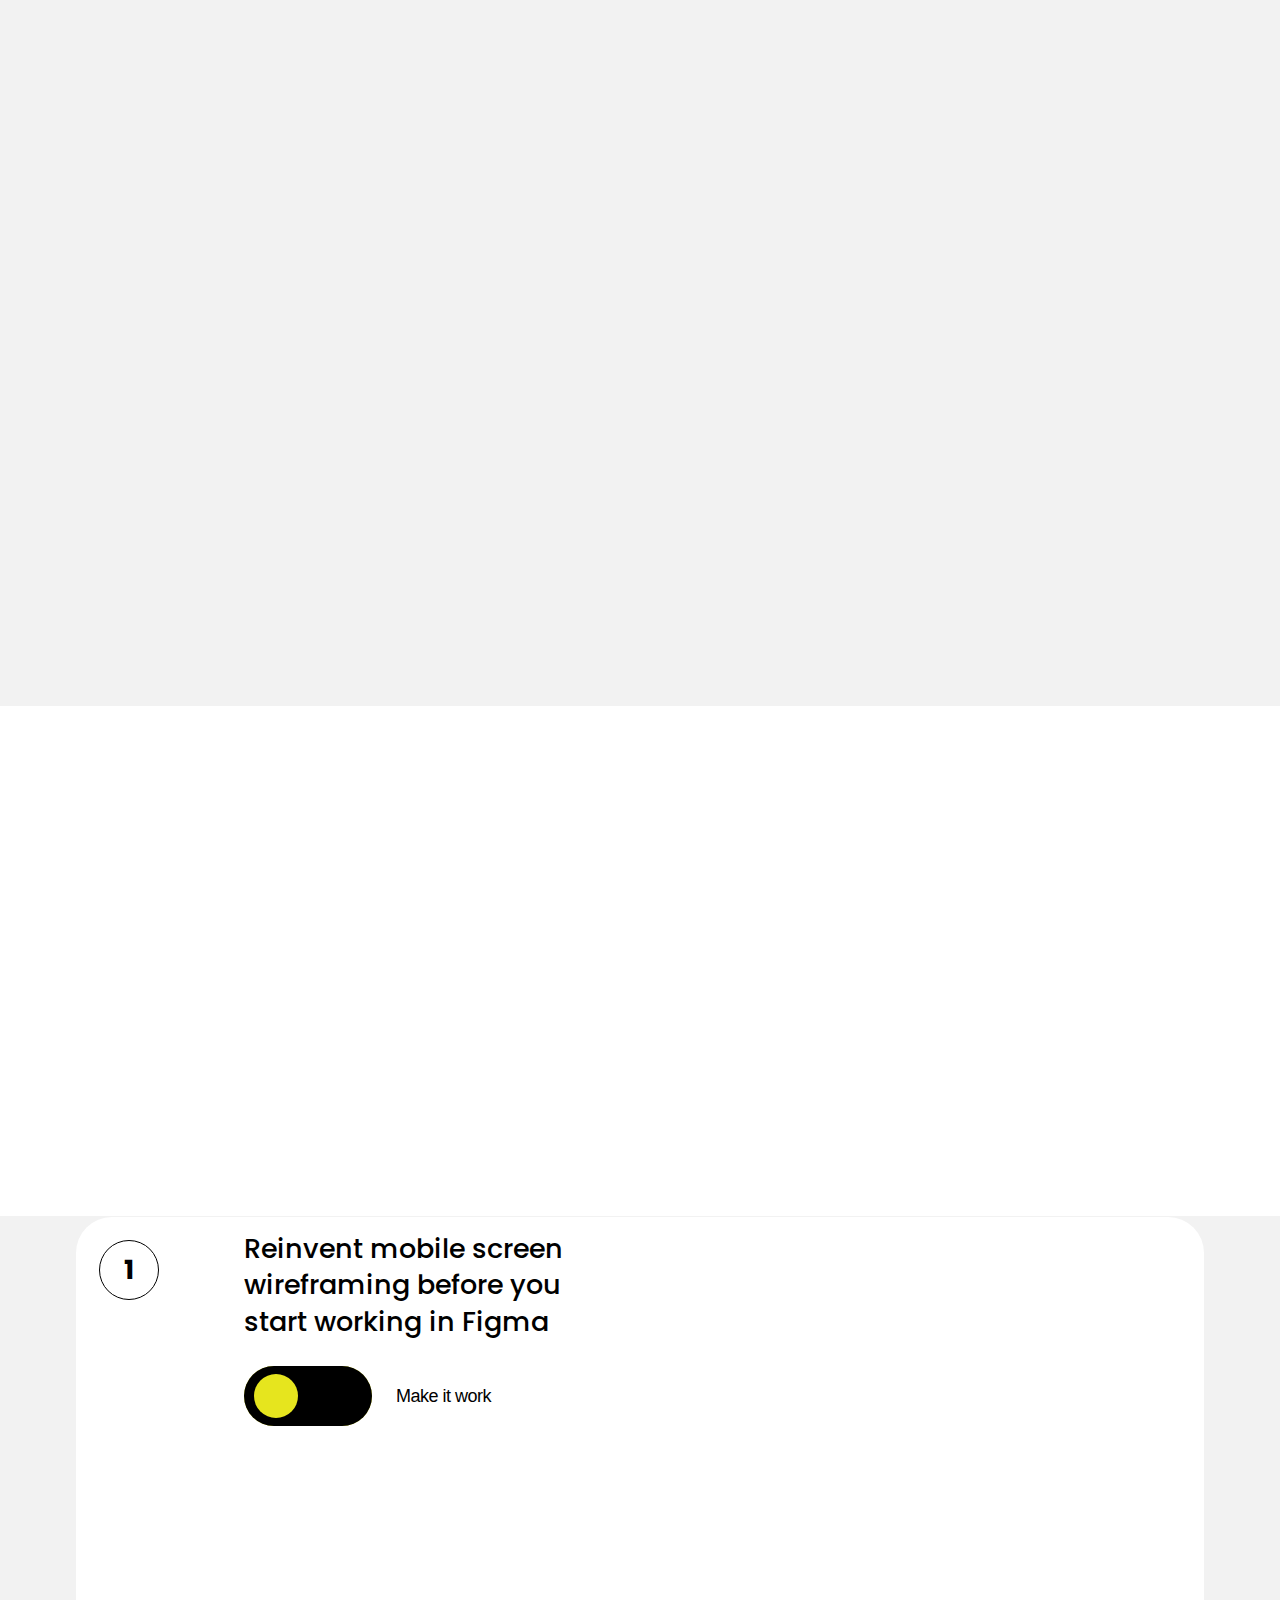
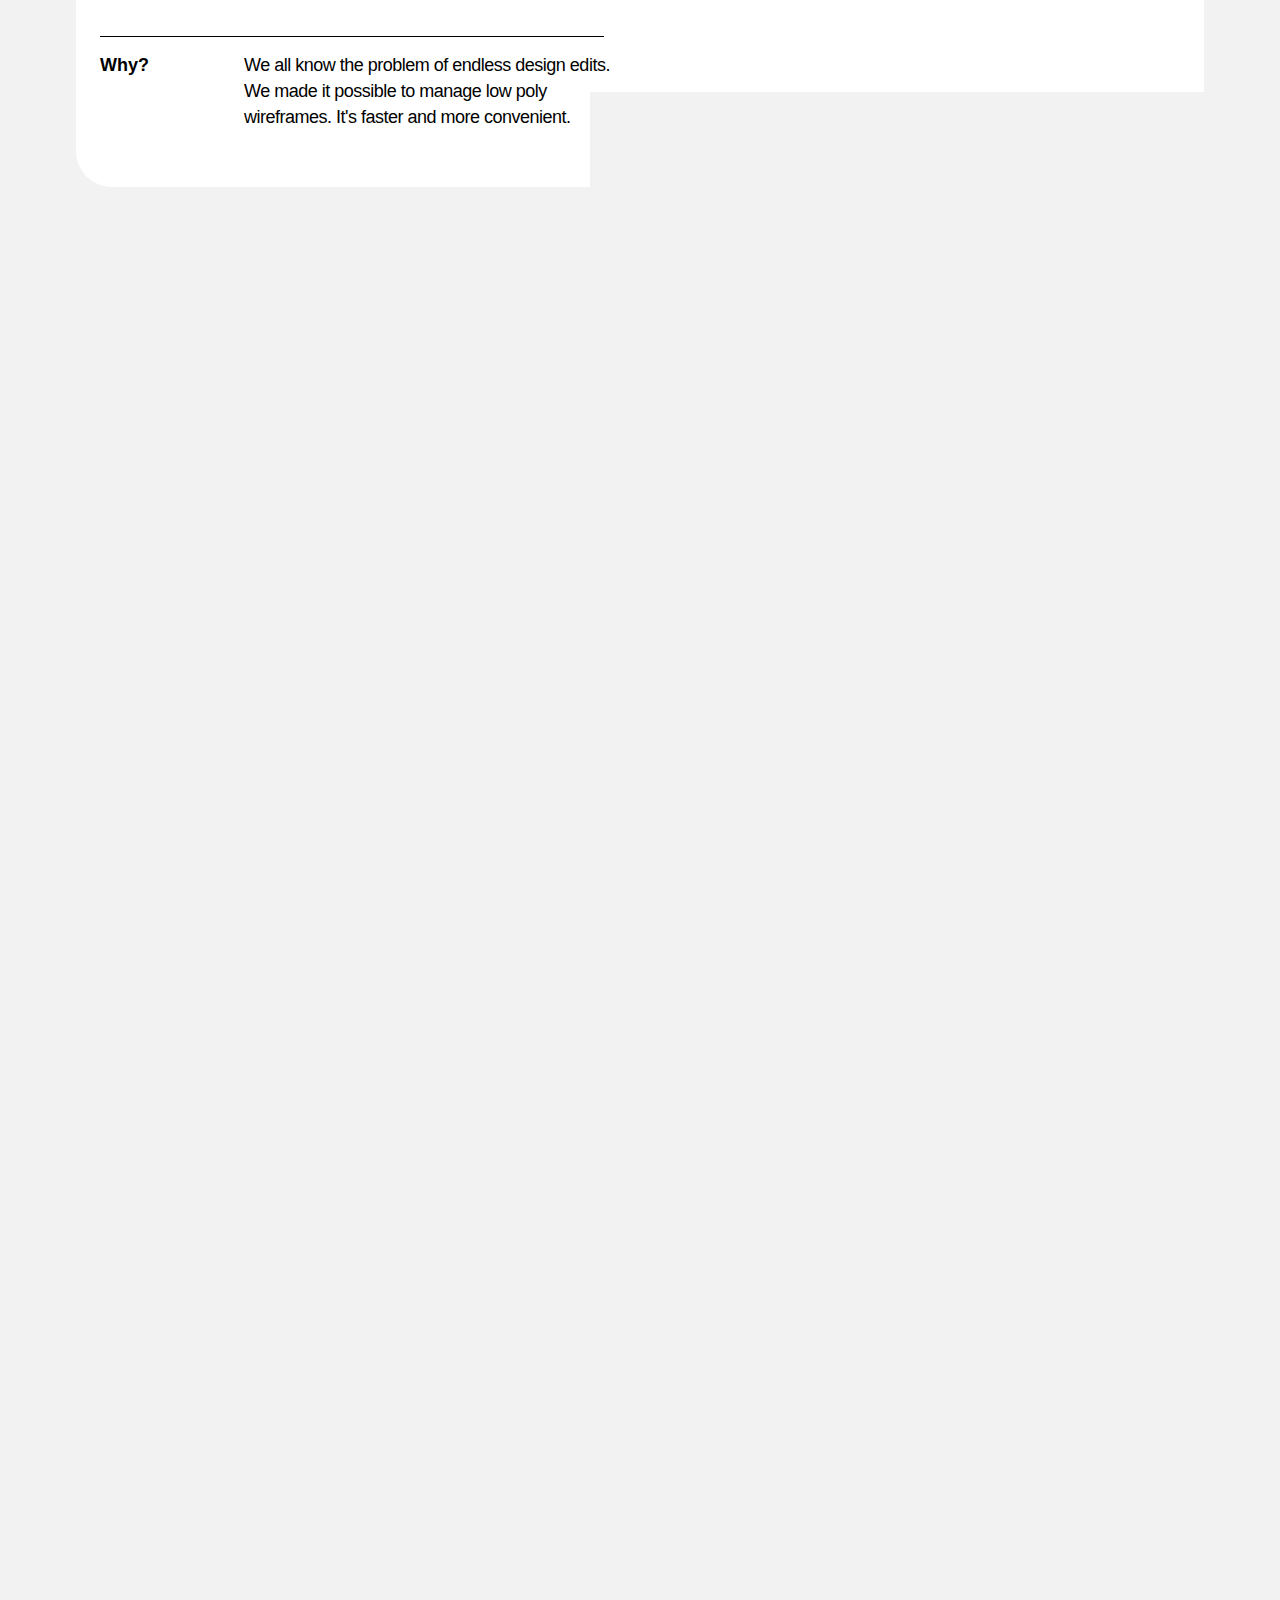
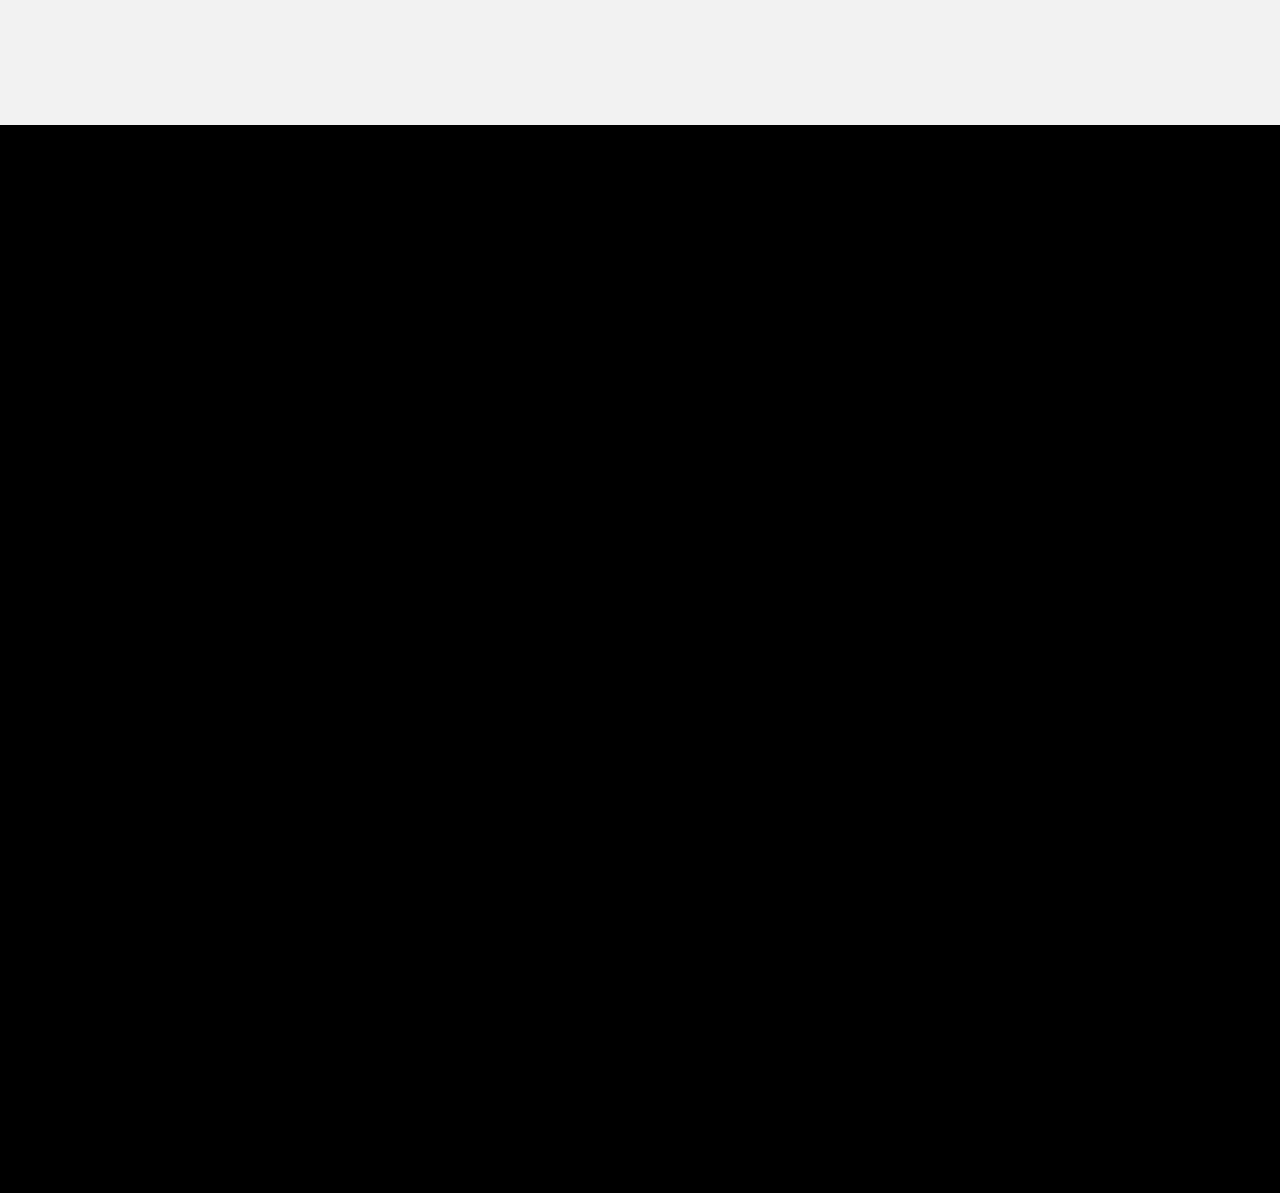
==== index.html @ 3d5a630f "testing" ====
<!DOCTYPE html>
<html lang="en">

<head>
    <meta charset="UTF-8">
    <meta http-equiv="X-UA-Compatible" content="IE=edge">
    <meta name="viewport" content="width=device-width, initial-scale=1.0">
    <title>Rotaract Club of CVS</title>
    <!--CSS Library-->
    <link rel="stylesheet" href="Assets/css/library/tilda-animation-1.0.min.css">
    <link rel="stylesheet" href="Assets/css/library/tilda-carousel-1.0.min.css">
    <link rel="stylesheet" href="Assets/css/library/tilda-forms-1.0.min.css">
    <link rel="stylesheet" href="Assets/css/library/tilda-grid-3.0.min.css">
    <link rel="stylesheet" href="Assets/css/library/tilda-slds-1.4.min.css">
    <link rel="stylesheet" href="Assets/css/library/tilda-zoom-2.0.min.css">
    <link rel="stylesheet" href="Assets/library/customd2db.css">
    <link rel="stylesheet" href="Assets/library/tilda-blocks-2.14d2db.css">
    <link rel="stylesheet" href="Assets/css/style.css">
    <link rel="stylesheet"
        href="https://fonts.googleapis.com/css2?family=Inter:wght@300;400;500;700&family=Poppins:wght@500;700&display=swap"
        type="text/css" />
</head>

<body>

    <body class="t-body" style="margin:0;">
        <!--allrecords-->
        <div id="allrecords" class="t-records" data-hook="blocks-collection-content-node"
            data-tilda-project-id="1670429" data-tilda-page-id="17114234"
            data-tilda-formskey="2ebc915aab5f4fe2fff6428eb08aeb12" data-tilda-lazy="yes">
            <div id="rec277977500" class="r t-rec" style=" " data-animationappear="off" data-record-type="396">
                <!-- T396 -->

                <div class='t396'>
                    <div class="t396__artboard" data-artboard-recid="277977500" data-artboard-height="682"
                        data-artboard-height-res-960="636" data-artboard-height-res-640="736"
                        data-artboard-height-res-480="374" data-artboard-height-res-320="475" data-artboard-height_vh=""
                        data-artboard-valign="top" data-artboard-ovrflw="visible">
                        <div class="t396__carrier" data-artboard-recid="277977500"></div>
                        <div class="t396__filter" data-artboard-recid="277977500"></div>
                        <div class='t396__elem tn-elem tn-elem__2779775001612595061916 t-animate'
                            data-elem-id='1612595061916' data-elem-type='image' data-field-top-value="24"
                            data-field-top-res-960-value="24" data-field-top-res-640-value="24"
                            data-field-top-res-480-value="12" data-field-top-res-320-value="14"
                            data-field-left-value="61" data-field-left-res-960-value="10"
                            data-field-left-res-640-value="39" data-field-left-res-320-value="28"
                            data-field-width-value="119" data-field-width-res-640-value="118"
                            data-field-width-res-320-value="92" data-field-axisy-value="top"
                            data-field-axisx-value="left" data-field-container-value="grid"
                            data-field-topunits-value="px" data-field-leftunits-value="px"
                            data-field-heightunits-value="" data-field-widthunits-value="px"
                            data-animate-style="fadeindown" data-animate-duration="1" data-animate-distance="10"
                            data-animate-mobile="y" data-field-filewidth-value="120" data-field-fileheight-value="32">
                            <a class='tn-atom' href="/"> <img class='tn-atom__img t-img'
                                    data-original='Assets/image/Logo_Primary_32.svg' imgfield='tn_img_1612595061916'>
                            </a>
                        </div>
                        <div class='t396__elem tn-elem tn-elem__2779775001612595861975 t-animate'
                            data-elem-id='1612595861975' data-elem-type='text' data-field-top-value="169"
                            data-field-top-res-960-value="177" data-field-top-res-640-value="-455"
                            data-field-top-res-480-value="98" data-field-top-res-320-value="143"
                            data-field-left-value="204" data-field-left-res-960-value="168"
                            data-field-left-res-640-value="40" data-field-left-res-480-value="40"
                            data-field-left-res-320-value="-439" data-field-width-value="792"
                            data-field-width-res-960-value="624" data-field-width-res-480-value="434"
                            data-field-width-res-320-value="304" data-field-axisy-value="top"
                            data-field-axisx-value="left" data-field-container-value="grid"
                            data-field-topunits-value="px" data-field-leftunits-value="px"
                            data-field-heightunits-value="" data-field-widthunits-value="px"
                            data-animate-style="fadeindown" data-animate-duration="1" data-animate-delay="0.1"
                            data-animate-distance="10" data-animate-mobile="y">
                            <div class='tn-atom' field='tn_text_1612595861975'>Tool that helps<br> design <br> create
                                a<br>product experience</div>
                        </div>
                        <div class='t396__elem tn-elem tn-elem__2779775001612595937261 t-animate'
                            data-elem-id='1612595937261' data-elem-type='text' data-field-top-value="171"
                            data-field-top-res-960-value="179" data-field-top-res-640-value="360"
                            data-field-top-res-480-value="99" data-field-top-res-320-value="50"
                            data-field-left-value="806" data-field-left-res-960-value="649"
                            data-field-left-res-640-value="-360" data-field-left-res-480-value="313"
                            data-field-left-res-320-value="360" data-field-width-value="190"
                            data-field-width-res-640-value="170" data-field-width-res-480-value="120"
                            data-field-axisy-value="top" data-field-axisx-value="left" data-field-container-value="grid"
                            data-field-topunits-value="px" data-field-leftunits-value="px"
                            data-field-heightunits-value="" data-field-widthunits-value="px"
                            data-animate-style="fadeindown" data-animate-duration="1" data-animate-delay="0.1"
                            data-animate-distance="10" data-animate-mobile="y">
                            <div class='tn-atom' field='tn_text_1612595937261'>teams</div>
                        </div>
                        <div class='t396__elem tn-elem tn-elem__2779775001612596018032 t-animate'
                            data-elem-id='1612596018032' data-elem-type='text' data-field-top-value="230"
                            data-field-top-res-960-value="229" data-field-top-res-640-value="-215"
                            data-field-top-res-480-value="126" data-field-top-res-320-value="90"
                            data-field-left-value="496" data-field-left-res-960-value="401"
                            data-field-left-res-640-value="160" data-field-left-res-480-value="170"
                            data-field-left-res-320-value="-420" data-field-width-value="600"
                            data-field-width-res-640-value="410" data-field-width-res-480-value="300"
                            data-field-axisy-value="top" data-field-axisx-value="left" data-field-container-value="grid"
                            data-field-topunits-value="px" data-field-leftunits-value="px"
                            data-field-heightunits-value="" data-field-widthunits-value="px"
                            data-animate-style="fadeindown" data-animate-duration="1" data-animate-delay="0.1"
                            data-animate-distance="10" data-animate-mobile="y">
                            <div class='tn-atom' field='tn_text_1612596018032'>mobile apps and</div>
                        </div>
                        <div class='t396__elem tn-elem tn-elem__2779775001612596189792 t-animate'
                            data-elem-id='1612596189792' data-elem-type='image' data-field-top-value="169"
                            data-field-top-res-960-value="177" data-field-top-res-640-value="204"
                            data-field-top-res-480-value="98" data-field-top-res-320-value="127"
                            data-field-left-value="641" data-field-left-res-960-value="516"
                            data-field-left-res-640-value="372" data-field-left-res-480-value="237"
                            data-field-left-res-320-value="27" data-field-width-value="144"
                            data-field-width-res-960-value="118" data-field-width-res-480-value="70"
                            data-field-axisy-value="top" data-field-axisx-value="left" data-field-container-value="grid"
                            data-field-topunits-value="px" data-field-leftunits-value="px"
                            data-field-heightunits-value="" data-field-widthunits-value="px"
                            data-animate-style="fadeindown" data-animate-duration="1" data-animate-delay="0.1"
                            data-animate-distance="5" data-animate-mobile="y" data-field-filewidth-value="1237"
                            data-field-fileheight-value="516">
                            <div class='tn-atom'> <img class='tn-atom__img t-img'
                                    data-original='Assets/image/avatars_1.png' imgfield='tn_img_1612596189792'> </div>
                        </div>
                        <div class='t396__elem tn-elem tn-elem__2779775001612596335839 t-animate'
                            data-elem-id='1612596335839' data-elem-type='image' data-field-top-value="231"
                            data-field-top-res-960-value="227" data-field-top-res-640-value="253"
                            data-field-top-res-480-value="127" data-field-top-res-320-value="160"
                            data-field-left-value="417" data-field-left-res-960-value="337"
                            data-field-left-res-640-value="348" data-field-left-res-480-value="134"
                            data-field-left-res-320-value="27" data-field-width-value="63"
                            data-field-width-res-960-value="52" data-field-width-res-480-value="31"
                            data-field-axisy-value="top" data-field-axisx-value="left" data-field-container-value="grid"
                            data-field-topunits-value="px" data-field-leftunits-value="px"
                            data-field-heightunits-value="" data-field-widthunits-value="px"
                            data-animate-style="fadeindown" data-animate-duration="1" data-animate-delay="0.1"
                            data-animate-distance="5" data-animate-mobile="y" data-field-filewidth-value="603"
                            data-field-fileheight-value="575">
                            <div class='tn-atom'> <img class='tn-atom__img t-img'
                                    data-original='Assets/image/chat_1.png' imgfield='tn_img_1612596335839'> </div>
                        </div>
                        <div class='t396__elem tn-elem tn-elem__2779775001612596402738 t-animate'
                            data-elem-id='1612596402738' data-elem-type='image' data-field-top-value="295"
                            data-field-top-res-960-value="276" data-field-top-res-640-value="301"
                            data-field-top-res-480-value="155" data-field-top-res-320-value="190"
                            data-field-left-value="455" data-field-left-res-960-value="370"
                            data-field-left-res-640-value="447" data-field-left-res-480-value="156"
                            data-field-left-res-320-value="142" data-field-width-value="60"
                            data-field-width-res-960-value="50" data-field-width-res-640-value="50"
                            data-field-width-res-480-value="30" data-field-axisy-value="top"
                            data-field-axisx-value="left" data-field-container-value="grid"
                            data-field-topunits-value="px" data-field-leftunits-value="px"
                            data-field-heightunits-value="" data-field-widthunits-value="px"
                            data-animate-style="fadeindown" data-animate-duration="1" data-animate-delay="0.1"
                            data-animate-distance="5" data-animate-mobile="y" data-field-filewidth-value="807"
                            data-field-fileheight-value="807">
                            <div class='tn-atom'> <img class='tn-atom__img t-img'
                                    data-original='Assets/image/Cursor_2.png' imgfield='tn_img_1612596402738'> </div>
                        </div>
                        <div class='t396__elem tn-elem tn-elem__2779775001612596411971 t-animate'
                            data-elem-id='1612596411971' data-elem-type='image' data-field-top-value="351"
                            data-field-top-res-960-value="327" data-field-top-res-640-value="397"
                            data-field-top-res-480-value="184" data-field-top-res-320-value="252"
                            data-field-left-value="780" data-field-left-res-960-value="633"
                            data-field-left-res-640-value="291" data-field-left-res-480-value="304"
                            data-field-left-res-320-value="179" data-field-width-value="154"
                            data-field-width-res-960-value="123" data-field-width-res-480-value="73"
                            data-field-axisy-value="top" data-field-axisx-value="left" data-field-container-value="grid"
                            data-field-topunits-value="px" data-field-leftunits-value="px"
                            data-field-heightunits-value="" data-field-widthunits-value="px"
                            data-animate-style="fadeindown" data-animate-duration="1" data-animate-delay="0.1"
                            data-animate-distance="5" data-animate-mobile="y" data-field-filewidth-value="1322"
                            data-field-fileheight-value="430">
                            <div class='tn-atom'> <img class='tn-atom__img t-img'
                                    data-original='Assets/image/Group_203_1.png' imgfield='tn_img_1612596411971'> </div>
                        </div>
                        <div class='t396__elem tn-elem zero_form tn-elem__2779775001612596508477 t-animate'
                            data-elem-id='1612596508477' data-elem-type='form' data-field-top-value="477"
                            data-field-top-res-960-value="429" data-field-top-res-640-value="494"
                            data-field-top-res-480-value="251" data-field-top-res-320-value="307"
                            data-field-left-value="227" data-field-left-res-960-value="187"
                            data-field-left-res-640-value="57" data-field-left-res-480-value="50"
                            data-field-left-res-320-value="28" data-field-width-value="470"
                            data-field-width-res-960-value="360" data-field-width-res-640-value="530"
                            data-field-width-res-480-value="380" data-field-width-res-320-value="264"
                            data-field-axisy-value="top" data-field-axisx-value="left" data-field-container-value="grid"
                            data-field-topunits-value="px" data-field-leftunits-value="px"
                            data-field-heightunits-value="" data-field-widthunits-value="px"
                            data-animate-style="fadeindown" data-animate-duration="1" data-animate-delay="0.3"
                            data-animate-distance="10" data-animate-mobile="y" data-field-inputpos-value="h"
                            data-field-inputpos-res-320-value="v" data-field-inputfontfamily-value="Inter"
                            data-field-inputfontsize-value="18" data-field-inputfontsize-res-960-value="15"
                            data-field-inputfontsize-res-320-value="13" data-field-inputfontweight-value="400"
                            data-field-inputcolor-value="#000000" data-field-inputbgcolor-value="#ffffff"
                            data-field-inputbordercolor-value="#ffffff" data-field-inputbordersize-value="1"
                            data-field-inputradius-value="48" data-field-inputheight-value="60"
                            data-field-inputheight-res-960-value="48" data-field-inputheight-res-480-value="44"
                            data-field-inputmargbottom-value="20" data-field-inputmargbottom-res-320-value="8"
                            data-field-inputmargright-value="5" data-field-inputtitlefontsize-value="16"
                            data-field-inputtitlefontweight-value="400" data-field-inputtitlecolor-value="#ffffff"
                            data-field-inputtitlemargbottom-value="5" data-field-inputelsfontweight-value="400"
                            data-field-inputelsfontsize-value="18" data-field-buttontitle-value="Get early access"
                            data-field-buttoncolor-value="#000000" data-field-buttonbgcolor-value="#e6e51e"
                            data-field-buttonradius-value="46" data-field-buttonradius-res-640-value="52"
                            data-field-buttonwidth-value="240" data-field-buttonwidth-res-960-value="180"
                            data-field-buttonwidth-res-640-value="268" data-field-buttonwidth-res-480-value="192"
                            data-field-buttonwidth-res-320-value="264" data-field-buttonheight-value="60"
                            data-field-buttonheight-res-960-value="52" data-field-buttonheight-res-480-value="44"
                            data-field-buttonfontfamily-value="Inter" data-field-buttonfontsize-value="18"
                            data-field-buttonfontsize-res-960-value="15" data-field-buttonfontsize-res-480-value="13"
                            data-field-buttonfontweight-value="400"
                            data-field-formmsgsuccess-value="Thanks! Check your e-mail."
                            data-field-formerrreq-value="Please fill in all fields"
                            data-field-formerremail-value="Please fill in your correct e-mail"
                            data-field-receivers-value="09dfd6e3ae7bd8bde575bd8af2d0cac9,2c2de8de5e58dd8d55ca01572b4c7cd8">
                            <div class="tn-atom tn-atom__form">
                                <form id="form277977500" name="form277977500" role="form" action="" method="POST"
                                    data-formactiontype="2" data-inputbox=".t-input-group"
                                    class="t-form js-form-proccess t-form_inputs-total_1  tn-form_horiz"
                                    data-success-callback="t396_onSuccess" data-success-popup="y" data-error-popup="y">
                                    <input type="hidden" name="formservices[]" value="09dfd6e3ae7bd8bde575bd8af2d0cac9"
                                        class="js-formaction-services"><input type="hidden" name="formservices[]"
                                        value="2c2de8de5e58dd8d55ca01572b4c7cd8" class="js-formaction-services">
                                    <div class="js-successbox t-form__successbox t-text t-text_sm"
                                        style="display:none;">Thanks! Check your e-mail.</div>
                                    <div class="t-form__inputsbox">
                                        <div class="t-input-group t-input-group_em" data-input-lid="1531306243545"
                                            style="margin-bottom:20px;padding-right:5px;">
                                            <div class="t-input-block"><input type="text" name="email"
                                                    class="t-input js-tilda-rule " value="" placeholder="Your e-mail"
                                                    data-tilda-req="1" data-tilda-rule="email"
                                                    style="color:#000000; border:1px solid #ffffff; background-color:#ffffff; border-radius:48px; -moz-border-radius:48px; -webkit-border-radius:48px;font-size:18px;font-weight:400;height:60px;">
                                                <div class="t-input-error"></div>
                                            </div>
                                        </div>
                                        <div class="t-form__errorbox-middle">
                                            <div class="js-errorbox-all t-form__errorbox-wrapper" style="display:none;">
                                                <div class="t-form__errorbox-text t-text t-text_xs">
                                                    <p class="t-form__errorbox-item js-rule-error js-rule-error-all">
                                                    </p>
                                                    <p class="t-form__errorbox-item js-rule-error js-rule-error-req">
                                                        Please fill in all fields</p>
                                                    <p class="t-form__errorbox-item js-rule-error js-rule-error-email">
                                                        Please fill in your correct e-mail</p>
                                                    <p class="t-form__errorbox-item js-rule-error js-rule-error-name">
                                                    </p>
                                                    <p class="t-form__errorbox-item js-rule-error js-rule-error-phone">
                                                    </p>
                                                    <p class="t-form__errorbox-item js-rule-error js-rule-error-string">
                                                    </p>
                                                </div>
                                                <div class="tn-form__errorbox-close js-errorbox-close">
                                                    <div
                                                        class="tn-form__errorbox-close-line tn-form__errorbox-close-line-left">
                                                    </div>
                                                    <div
                                                        class="tn-form__errorbox-close-line tn-form__errorbox-close-line-right">
                                                    </div>
                                                </div>
                                            </div>
                                            <style>
                                                .tn-atom .t-input-error {
                                                    position: absolute;
                                                    color: red;
                                                    background-color: #fff;
                                                    padding: 8px 10px;
                                                    border-radius: 2px;
                                                    z-index: 1;
                                                    margin-top: 5px;
                                                    left: 0px;
                                                    box-shadow: 0px 1px 20px 0px rgba(0, 0, 0, 0.2);
                                                }

                                                .tn-atom .t-input-error:after {
                                                    content: '';
                                                    position: absolute;
                                                    width: 0;
                                                    height: 0;
                                                    border: solid transparent;
                                                    border-width: 6px;
                                                    top: -12px;
                                                    left: 15%;
                                                    border-bottom-color: #fff;
                                                }

                                                .tn-form__errorbox-close {
                                                    height: 14px;
                                                    position: absolute;
                                                    right: 8px;
                                                    top: 8px;
                                                    width: 14px;
                                                    cursor: pointer;
                                                }

                                                .tn-form__errorbox-close-line {
                                                    background: #fff none repeat scroll 0 0;
                                                    height: 1px;
                                                    left: 0;
                                                    margin-top: -1px;
                                                    position: absolute;
                                                    top: 50%;
                                                    width: 100%;
                                                }

                                                .tn-form__errorbox-close-line-left {
                                                    transform: rotate(45deg);
                                                }

                                                .tn-form__errorbox-close-line-right {
                                                    transform: rotate(-45deg);
                                                }

                                                .tn-atom .t-form__errorbox-wrapper,
                                                .tn-form__errorbox-popup {
                                                    position: fixed;
                                                    bottom: 20px;
                                                    right: 20px;
                                                    z-index: 10000;
                                                    max-width: 400px;
                                                    min-width: 260px;
                                                    width: auto;
                                                    box-shadow: 0 0 3px 1px rgba(0, 0, 0, 0.2);
                                                    border-radius: 3px;
                                                    text-align: left;
                                                    font-family: Arial, sans-serf;
                                                    background: #F95D51;
                                                    padding: 10px;
                                                }

                                                .tn-atom .js-error-control-box .t-radio__wrapper,
                                                .tn-atom .js-error-control-box .t-checkbox__control {
                                                    padding: 3px;
                                                    margin-top: -3px;
                                                }

                                                @media screen and (max-width: 480px) {

                                                    .tn-atom .t-form__errorbox-wrapper,
                                                    .tn-form__errorbox-popup {
                                                        max-width: 280px;
                                                    }
                                                }
                                            </style>
                                            <script>$(".tn-atom .js-errorbox-close").click(function () { $(this).parent().css("display", "none"); });</script>
                                        </div>
                                        <div class="tn-form__submit" style=""><button type="submit" class="t-submit"
                                                style="color:#000000;background-color:#e6e51e;border-radius:46px;font-family:Inter;font-weight:400;font-size:18px;width:240px;height:60px;padding:0 15px;display:block;">Get
                                                early access</button></div>
                                    </div>
                                    <div class="t-form__errorbox-bottom">
                                        <div class="js-errorbox-all t-form__errorbox-wrapper" style="display:none;">
                                            <div class="t-form__errorbox-text t-text t-text_xs">
                                                <p class="t-form__errorbox-item js-rule-error js-rule-error-all"></p>
                                                <p class="t-form__errorbox-item js-rule-error js-rule-error-req">Please
                                                    fill in all fields</p>
                                                <p class="t-form__errorbox-item js-rule-error js-rule-error-email">
                                                    Please fill in your correct e-mail</p>
                                                <p class="t-form__errorbox-item js-rule-error js-rule-error-name"></p>
                                                <p class="t-form__errorbox-item js-rule-error js-rule-error-phone"></p>
                                                <p class="t-form__errorbox-item js-rule-error js-rule-error-string"></p>
                                            </div>
                                            <div class="tn-form__errorbox-close js-errorbox-close">
                                                <div
                                                    class="tn-form__errorbox-close-line tn-form__errorbox-close-line-left">
                                                </div>
                                                <div
                                                    class="tn-form__errorbox-close-line tn-form__errorbox-close-line-right">
                                                </div>
                                            </div>
                                        </div>
                                        <style>
                                            .tn-atom .t-input-error {
                                                position: absolute;
                                                color: red;
                                                background-color: #fff;
                                                padding: 8px 10px;
                                                border-radius: 2px;
                                                z-index: 1;
                                                margin-top: 5px;
                                                left: 0px;
                                                box-shadow: 0px 1px 20px 0px rgba(0, 0, 0, 0.2);
                                            }

                                            .tn-atom .t-input-error:after {
                                                content: '';
                                                position: absolute;
                                                width: 0;
                                                height: 0;
                                                border: solid transparent;
                                                border-width: 6px;
                                                top: -12px;
                                                left: 15%;
                                                border-bottom-color: #fff;
                                            }

                                            .tn-form__errorbox-close {
                                                height: 14px;
                                                position: absolute;
                                                right: 8px;
                                                top: 8px;
                                                width: 14px;
                                                cursor: pointer;
                                            }

                                            .tn-form__errorbox-close-line {
                                                background: #fff none repeat scroll 0 0;
                                                height: 1px;
                                                left: 0;
                                                margin-top: -1px;
                                                position: absolute;
                                                top: 50%;
                                                width: 100%;
                                            }

                                            .tn-form__errorbox-close-line-left {
                                                transform: rotate(45deg);
                                            }

                                            .tn-form__errorbox-close-line-right {
                                                transform: rotate(-45deg);
                                            }

                                            .tn-atom .t-form__errorbox-wrapper,
                                            .tn-form__errorbox-popup {
                                                position: fixed;
                                                bottom: 20px;
                                                right: 20px;
                                                z-index: 10000;
                                                max-width: 400px;
                                                min-width: 260px;
                                                width: auto;
                                                box-shadow: 0 0 3px 1px rgba(0, 0, 0, 0.2);
                                                border-radius: 3px;
                                                text-align: left;
                                                font-family: Arial, sans-serf;
                                                background: #F95D51;
                                                padding: 10px;
                                            }

                                            .tn-atom .js-error-control-box .t-radio__wrapper,
                                            .tn-atom .js-error-control-box .t-checkbox__control {
                                                padding: 3px;
                                                margin-top: -3px;
                                            }

                                            @media screen and (max-width: 480px) {

                                                .tn-atom .t-form__errorbox-wrapper,
                                                .tn-form__errorbox-popup {
                                                    max-width: 280px;
                                                }
                                            }
                                        </style>
                                        <script>$(".tn-atom .js-errorbox-close").click(function () { $(this).parent().css("display", "none"); });</script>
                                    </div>
                                    <div style="position: absolute; left: -5000px; bottom:0;"><input type="text"
                                            name="form-spec-comments" value="Its good" class="js-form-spec-comments"
                                            tabindex="-1"></div>
                                </form>
                                <style>
                                    #rec277977500 .tn-elem[data-elem-id="1612596508477"] input::-webkit-input-placeholder {
                                        color: #000000;
                                        opacity: 0.5;
                                    }

                                    #rec277977500 .tn-elem[data-elem-id="1612596508477"] input::-moz-placeholder {
                                        color: #000000;
                                        opacity: 0.5;
                                    }

                                    #rec277977500 .tn-elem[data-elem-id="1612596508477"] input:-moz-placeholder {
                                        color: #000000;
                                        opacity: 0.5;
                                    }

                                    #rec277977500 .tn-elem[data-elem-id="1612596508477"] input:-ms-input-placeholder {
                                        color: #000000;
                                        opacity: 0.5;
                                    }

                                    #rec277977500 .tn-elem[data-elem-id="1612596508477"] textarea::-webkit-input-placeholder {
                                        color: #000000;
                                        opacity: 0.5;
                                    }

                                    #rec277977500 .tn-elem[data-elem-id="1612596508477"] textarea::-moz-placeholder {
                                        color: #000000;
                                        opacity: 0.5;
                                    }

                                    #rec277977500 .tn-elem[data-elem-id="1612596508477"] textarea:-moz-placeholder {
                                        color: #000000;
                                        opacity: 0.5;
                                    }

                                    #rec277977500 .tn-elem[data-elem-id="1612596508477"] textarea:-ms-input-placeholder {
                                        color: #000000;
                                        opacity: 0.5;
                                    }
                                </style>
                                <style>
                                    .tn-form_horiz .t-section__topwrapper {
                                        margin-bottom: 75px;
                                    }

                                    .tn-form_horiz .t-section__title {
                                        margin-bottom: 30px;
                                    }

                                    .tn-form_horiz .t-section__descr {
                                        max-width: 560px;
                                    }

                                    .tn-form_horiz.t-form_inputs-total_5 .t-input-group {
                                        width: 20%;
                                    }

                                    .tn-form_horiz.t-form_inputs-total_4 .t-input-group {
                                        width: 25%;
                                    }

                                    .tn-form_horiz.t-form_inputs-total_3 .t-input-group {
                                        width: 33.33%;
                                    }

                                    .tn-form_horiz.t-form_inputs-total_2 .t-input-group {
                                        width: 50%;
                                    }

                                    .tn-form_horiz.t-form_inputs-total_1 .t-input-group {
                                        width: 100%;
                                    }

                                    .tn-form_horiz .t-form__inputsbox {
                                        display: table;
                                        -webkit-transition: max-height 0.3s cubic-bezier(0.19, 1, 0.22, 1), opacity 0.3s linear;
                                        transition: max-height 0.3s cubic-bezier(0.19, 1, 0.22, 1), opacity 0.3s linear;
                                        max-height: 5000px;
                                    }

                                    .tn-form_horiz__inputsbox_hidden.t-form__inputsbox {
                                        display: block;
                                        overflow: hidden;
                                        max-height: 0px;
                                        opacity: 0;
                                    }

                                    .tn-form_horiz .t-input-group {
                                        display: table-cell;
                                        vertical-align: bottom;
                                    }

                                    .tn-form_horiz .t-input-block {
                                        height: 100%;
                                        width: 100%;
                                        box-sizing: border-box;
                                    }

                                    .tn-form_horiz .t-input-title {
                                        padding-bottom: 5px;
                                    }

                                    .tn-form_horiz .t-input-subtitle {
                                        margin-top: -5px;
                                        padding-bottom: 10px;
                                    }

                                    .tn-form_horiz .t-form__submit,
                                    .tn-form_horiz .tn-form__submit {
                                        display: table-cell;
                                        vertical-align: bottom;
                                        height: 100%;
                                    }

                                    .tn-form_horiz .t-datepicker {
                                        width: 100%;
                                    }

                                    .tn-form_horiz .t-form_bbonly .t-input-title {
                                        padding-bottom: 0;
                                        margin-bottom: 0;
                                    }

                                    .tn-form_horiz .t-form_bbonly .t-input-subtitle {
                                        padding-bottom: 0;
                                        padding-top: 5px;
                                    }

                                    .tn-form_horiz .t-input-error {
                                        display: none !important;
                                    }
                                </style>
                                <style>
                                    .tn-atom .t-input-block {
                                        position: relative;
                                    }
                                </style>
                            </div>
                            <div data-nosnippet="true" class="tn-atom__inputs-wrapp" style="display:none;"><textarea
                                    class="tn-atom__inputs-textarea">{"0":{"lid":"1531306243545","ls":"10","loff":"","li_type":"em","li_name":"email","li_ph":"Your e-mail","li_req":"y","li_nm":"email"}}</textarea>
                            </div>
                            <script>
                                $(document).ready(function () {
                                    jQuery.cachedScript = function (url) {
                                        var options = {
                                            dataType: "script",
                                            cache: true,
                                            url: url
                                        };
                                        return jQuery.ajax(options);
                                    };
                                    $.cachedScript("Assets/js/ tilda-zero-forms-1.0.min.js").done(function (script, textStatus) {
                                        if (textStatus == 'success') {
                                            setTimeout(function () {
                                                var recid = '277977500';
                                                var elemid = '1612596508477';
                                                t_zeroForms__init(recid, elemid);
                                            }, 500);
                                        } else {
                                            console.log('Error init form in zeroblock. Err:' + textStatus);
                                        }
                                    });
                                });
                            </script>
                        </div>
                        <div class='t396__elem tn-elem tn-elem__2779775001612596766102 t-animate'
                            data-elem-id='1612596766102' data-elem-type='button' data-field-top-value="480"
                            data-field-top-res-960-value="428" data-field-top-res-640-value="495"
                            data-field-left-value="734" data-field-left-res-960-value="560"
                            data-field-left-res-640-value="660" data-field-height-value="55"
                            data-field-width-value="200" data-field-axisy-value="top" data-field-axisx-value="left"
                            data-field-container-value="grid" data-field-topunits-value="px"
                            data-field-leftunits-value="px" data-field-heightunits-value=""
                            data-field-widthunits-value="" data-animate-style="fadeindown" data-animate-duration="1"
                            data-animate-delay="0.3" data-animate-distance="10"> <a class='tn-atom' href="#features">5
                                powerful features</a> </div>
                        <div class='t396__elem tn-elem tn-elem__2779775001612699647431 t-animate'
                            data-elem-id='1612699647431' data-elem-type='shape' data-field-top-value="465"
                            data-field-top-res-960-value="417" data-field-top-res-640-value="482"
                            data-field-top-res-480-value="243" data-field-top-res-320-value="295"
                            data-field-left-value="204" data-field-left-res-960-value="172"
                            data-field-left-res-640-value="40" data-field-left-res-480-value="40"
                            data-field-left-res-320-value="-367" data-field-height-value="84"
                            data-field-height-res-960-value="76" data-field-height-res-640-value="76"
                            data-field-height-res-480-value="60" data-field-height-res-320-value="44"
                            data-field-width-value="504" data-field-width-res-960-value="392"
                            data-field-width-res-640-value="560" data-field-width-res-480-value="400"
                            data-field-width-res-320-value="264" data-field-axisy-value="top"
                            data-field-axisx-value="left" data-field-container-value="grid"
                            data-field-topunits-value="px" data-field-leftunits-value="px"
                            data-field-heightunits-value="px" data-field-widthunits-value="px"
                            data-animate-style="fadeindown" data-animate-duration="1" data-animate-delay="0.2"
                            data-animate-distance="10" data-animate-mobile="y">
                            <div class='tn-atom'> </div>
                        </div>
                        <div class='t396__elem tn-elem tn-elem__2779775001612705633640 t-animate'
                            data-elem-id='1612705633640' data-elem-type='text' data-field-top-value="-305"
                            data-field-top-res-960-value="-335" data-field-top-res-640-value="-390"
                            data-field-top-res-480-value="-365" data-field-top-res-320-value="98"
                            data-field-left-value="320" data-field-left-res-960-value="200"
                            data-field-left-res-640-value="70" data-field-left-res-480-value="0"
                            data-field-left-res-320-value="28" data-field-width-value="792"
                            data-field-width-res-960-value="624" data-field-width-res-480-value="464"
                            data-field-width-res-320-value="264" data-field-axisy-value="top"
                            data-field-axisx-value="left" data-field-container-value="grid"
                            data-field-topunits-value="px" data-field-leftunits-value="px"
                            data-field-heightunits-value="" data-field-widthunits-value="px"
                            data-animate-style="fadeindown" data-animate-duration="1" data-animate-delay="0.4"
                            data-animate-delay-res-320="0.1" data-animate-distance="10" data-animate-mobile="y">
                            <div class='tn-atom' field='tn_text_1612705633640'>Tool that helps</div>
                        </div>
                        <div class='t396__elem tn-elem tn-elem__2779775001612706222610 t-animate'
                            data-elem-id='1612706222610' data-elem-type='text' data-field-top-value="-190"
                            data-field-top-res-960-value="-440" data-field-top-res-640-value="-320"
                            data-field-top-res-480-value="-275" data-field-top-res-320-value="128"
                            data-field-left-value="320" data-field-left-res-960-value="180"
                            data-field-left-res-640-value="20" data-field-left-res-480-value="-40"
                            data-field-left-res-320-value="101" data-field-width-value="792"
                            data-field-width-res-960-value="624" data-field-width-res-480-value="464"
                            data-field-width-res-320-value="204" data-field-axisy-value="top"
                            data-field-axisx-value="left" data-field-container-value="grid"
                            data-field-topunits-value="px" data-field-leftunits-value="px"
                            data-field-heightunits-value="" data-field-widthunits-value="px"
                            data-animate-style="fadeindown" data-animate-duration="1" data-animate-delay="0.4"
                            data-animate-delay-res-320="0.1" data-animate-distance="10" data-animate-mobile="y">
                            <div class='tn-atom' field='tn_text_1612706222610'>teams design<br></div>
                        </div>
                        <div class='t396__elem tn-elem tn-elem__2779775001612706269484 t-animate'
                            data-elem-id='1612706269484' data-elem-type='text' data-field-top-value="-295"
                            data-field-top-res-960-value="-270" data-field-top-res-640-value="-375"
                            data-field-top-res-480-value="-365" data-field-top-res-320-value="160"
                            data-field-left-value="190" data-field-left-res-960-value="170"
                            data-field-left-res-640-value="-10" data-field-left-res-480-value="-10"
                            data-field-left-res-320-value="60" data-field-width-value="792"
                            data-field-width-res-960-value="624" data-field-width-res-480-value="464"
                            data-field-width-res-320-value="264" data-field-axisy-value="top"
                            data-field-axisx-value="left" data-field-container-value="grid"
                            data-field-topunits-value="px" data-field-leftunits-value="px"
                            data-field-heightunits-value="" data-field-widthunits-value="px"
                            data-animate-style="fadeindown" data-animate-duration="1" data-animate-delay="0.4"
                            data-animate-delay-res-320="0.1" data-animate-distance="10" data-animate-mobile="y">
                            <div class='tn-atom' field='tn_text_1612706269484'>mobile apps and<br></div>
                        </div>
                        <div class='t396__elem tn-elem tn-elem__2779775001612706421291 t-animate'
                            data-elem-id='1612706421291' data-elem-type='text' data-field-top-value="-295"
                            data-field-top-res-960-value="-270" data-field-top-res-640-value="-375"
                            data-field-top-res-480-value="-365" data-field-top-res-320-value="189"
                            data-field-left-value="190" data-field-left-res-960-value="170"
                            data-field-left-res-640-value="-10" data-field-left-res-480-value="-10"
                            data-field-left-res-320-value="28" data-field-width-value="792"
                            data-field-width-res-960-value="624" data-field-width-res-480-value="464"
                            data-field-width-res-320-value="124" data-field-axisy-value="top"
                            data-field-axisx-value="left" data-field-container-value="grid"
                            data-field-topunits-value="px" data-field-leftunits-value="px"
                            data-field-heightunits-value="" data-field-widthunits-value="px"
                            data-animate-style="fadeindown" data-animate-duration="1" data-animate-delay="0.4"
                            data-animate-delay-res-320="0.1" data-animate-distance="10" data-animate-mobile="y">
                            <div class='tn-atom' field='tn_text_1612706421291'>create a<br></div>
                        </div>
                        <div class='t396__elem tn-elem tn-elem__2779775001612706433823 t-animate'
                            data-elem-id='1612706433823' data-elem-type='text' data-field-top-value="-295"
                            data-field-top-res-960-value="-270" data-field-top-res-640-value="205"
                            data-field-top-res-480-value="-365" data-field-top-res-320-value="189"
                            data-field-left-value="190" data-field-left-res-960-value="170"
                            data-field-left-res-640-value="-360" data-field-left-res-480-value="-10"
                            data-field-left-res-320-value="177" data-field-width-value="792"
                            data-field-width-res-960-value="624" data-field-width-res-640-value="194"
                            data-field-width-res-480-value="464" data-field-width-res-320-value="124"
                            data-field-axisy-value="top" data-field-axisx-value="left" data-field-container-value="grid"
                            data-field-topunits-value="px" data-field-leftunits-value="px"
                            data-field-heightunits-value="" data-field-widthunits-value="px"
                            data-animate-style="fadeindown" data-animate-duration="1" data-animate-delay="0.4"
                            data-animate-delay-res-640="0.1" data-animate-distance="10" data-animate-mobile="y">
                            <div class='tn-atom' field='tn_text_1612706433823'>user-</div>
                        </div>
                        <div class='t396__elem tn-elem tn-elem__2779775001612706465365 t-animate'
                            data-elem-id='1612706465365' data-elem-type='text' data-field-top-value="-295"
                            data-field-top-res-960-value="-270" data-field-top-res-640-value="-320"
                            data-field-top-res-480-value="-365" data-field-top-res-320-value="218"
                            data-field-left-value="190" data-field-left-res-960-value="170"
                            data-field-left-res-640-value="-80" data-field-left-res-480-value="-10"
                            data-field-left-res-320-value="28" data-field-width-value="792"
                            data-field-width-res-960-value="624" data-field-width-res-480-value="464"
                            data-field-width-res-320-value="285" data-field-axisy-value="top"
                            data-field-axisx-value="left" data-field-container-value="grid"
                            data-field-topunits-value="px" data-field-leftunits-value="px"
                            data-field-heightunits-value="" data-field-widthunits-value="px"
                            data-animate-style="fadeindown" data-animate-duration="1" data-animate-delay="0.4"
                            data-animate-delay-res-320="0.1" data-animate-distance="10" data-animate-mobile="y">
                            <div class='tn-atom' field='tn_text_1612706465365'>centered product experience</div>
                        </div>
                        <div class='t396__elem tn-elem tn-elem__2779775001613310869022 t-animate'
                            data-elem-id='1613310869022' data-elem-type='text' data-field-top-value="-470"
                            data-field-top-res-960-value="-400" data-field-top-res-640-value="208"
                            data-field-top-res-480-value="-370" data-field-top-res-320-value="165"
                            data-field-left-value="160" data-field-left-res-960-value="130"
                            data-field-left-res-640-value="40" data-field-left-res-480-value="-110"
                            data-field-left-res-320-value="-540" data-field-width-value="792"
                            data-field-width-res-960-value="624" data-field-width-res-640-value="584"
                            data-field-width-res-480-value="464" data-field-width-res-320-value="304"
                            data-field-axisy-value="top" data-field-axisx-value="left" data-field-container-value="grid"
                            data-field-topunits-value="px" data-field-leftunits-value="px"
                            data-field-heightunits-value="" data-field-widthunits-value="px"
                            data-animate-style="fadeindown" data-animate-duration="1" data-animate-delay="0.4"
                            data-animate-delay-res-640="0.1" data-animate-distance="10" data-animate-mobile="y">
                            <div class='tn-atom' field='tn_text_1613310869022'>Tool that helps<br> teams design<br>apps
                                and create a <br>human-centered product experience</div>
                        </div>
                        <div class='t396__elem tn-elem tn-elem__2779775001613311134890 t-animate'
                            data-elem-id='1613311134890' data-elem-type='text' data-field-top-value="-175"
                            data-field-top-res-960-value="-200" data-field-top-res-640-value="254"
                            data-field-top-res-480-value="-105" data-field-top-res-320-value="235"
                            data-field-left-value="380" data-field-left-res-960-value="330"
                            data-field-left-res-640-value="414" data-field-left-res-480-value="150"
                            data-field-left-res-320-value="-360" data-field-width-value="490"
                            data-field-width-res-640-value="200" data-field-width-res-480-value="230"
                            data-field-axisy-value="top" data-field-axisx-value="left" data-field-container-value="grid"
                            data-field-topunits-value="px" data-field-leftunits-value="px"
                            data-field-heightunits-value="" data-field-widthunits-value="px"
                            data-animate-style="fadeindown" data-animate-duration="1" data-animate-delay="0.4"
                            data-animate-delay-res-640="0.1" data-animate-distance="10" data-animate-mobile="y">
                            <div class='tn-atom' field='tn_text_1613311134890'>mobile</div>
                        </div>
                        <div class='t396__elem tn-elem tn-elem__2779775001613573397734 t-animate'
                            data-elem-id='1613573397734' data-elem-type='button' data-field-top-value="25"
                            data-field-top-res-960-value="25" data-field-top-res-640-value="25"
                            data-field-top-res-480-value="18" data-field-top-res-320-value="15"
                            data-field-left-value="1046" data-field-left-res-960-value="860"
                            data-field-left-res-640-value="514" data-field-left-res-480-value="381"
                            data-field-left-res-320-value="229" data-field-height-value="34"
                            data-field-height-res-480-value="21" data-field-width-value="120"
                            data-field-width-res-480-value="72" data-field-axisy-value="top"
                            data-field-axisx-value="left" data-field-container-value="grid"
                            data-field-topunits-value="px" data-field-leftunits-value="px"
                            data-field-heightunits-value="" data-field-widthunits-value=""
                            data-animate-style="fadeindown" data-animate-duration="1" data-animate-distance="10"
                            data-animate-mobile="y"> <a class='tn-atom' href="#" target="_blank">Our blog</a> </div>
                        <div class='t396__elem tn-elem tn-elem__2779775001615128344056 t-animate'
                            data-elem-id='1615128344056' data-elem-type='text' data-field-top-value="289"
                            data-field-top-res-960-value="275" data-field-top-res-640-value="-455"
                            data-field-top-res-480-value="154" data-field-top-res-320-value="143"
                            data-field-left-value="523" data-field-left-res-960-value="427"
                            data-field-left-res-640-value="40" data-field-left-res-480-value="190"
                            data-field-left-res-320-value="-439" data-field-width-value="652"
                            data-field-width-res-960-value="504" data-field-width-res-480-value="304"
                            data-field-width-res-320-value="304" data-field-axisy-value="top"
                            data-field-axisx-value="left" data-field-container-value="grid"
                            data-field-topunits-value="px" data-field-leftunits-value="px"
                            data-field-heightunits-value="" data-field-widthunits-value="px"
                            data-animate-style="fadeindown" data-animate-duration="1" data-animate-delay="0.1"
                            data-animate-distance="10" data-animate-mobile="y">
                            <div class='tn-atom' field='tn_text_1615128344056'>human-centered</div>
                        </div>
                    </div>
                </div>
                <script>
                    $(document).ready(function () {
                        t396_init('277977500');
                    });
                </script>
                <!-- /T396 -->
            </div>
            <div id="rec278469074" class="r t-rec" style=" " data-record-type="215"><a name="features"
                    style="font-size:0;"></a></div>
            <div id="rec288867888" class="r t-rec" style=" " data-animationappear="off" data-record-type="396">
                <!-- T396 -->

                <div class='t396'>
                    <div class="t396__artboard" data-artboard-recid="288867888" data-artboard-height="24"
                        data-artboard-height-res-640="16" data-artboard-height_vh="" data-artboard-valign="center"
                        data-artboard-ovrflw="">
                        <div class="t396__carrier" data-artboard-recid="288867888"></div>
                        <div class="t396__filter" data-artboard-recid="288867888"></div>
                    </div>
                </div>
                <script>
                    $(document).ready(function () {
                        t396_init('288867888');
                    });
                </script>
                <!-- /T396 -->
            </div>
            <div id="rec283779949" class="r t-rec" style=" " data-animationappear="off" data-record-type="396">
                <!-- T396 -->

                <div class='t396'>
                    <div class="t396__artboard" data-artboard-recid="283779949" data-artboard-height="510"
                        data-artboard-height-res-960="470" data-artboard-height-res-640="460"
                        data-artboard-height-res-480="350" data-artboard-height-res-320="340" data-artboard-height_vh=""
                        data-artboard-valign="center" data-artboard-ovrflw="visible">
                        <div class="t396__carrier" data-artboard-recid="283779949"></div>
                        <div class="t396__filter" data-artboard-recid="283779949"></div>
                        <div class='t396__elem tn-elem tn-elem__2837799491613931874782' data-elem-id='1613931874782'
                            data-elem-type='shape' data-field-top-value="19" data-field-top-res-960-value="25"
                            data-field-top-res-640-value="20" data-field-top-res-480-value="18"
                            data-field-top-res-320-value="13" data-field-left-value="376"
                            data-field-left-res-960-value="286" data-field-left-res-640-value="126"
                            data-field-left-res-480-value="92" data-field-left-res-320-value="12"
                            data-field-height-value="472" data-field-height-res-960-value="420"
                            data-field-height-res-640-value="420" data-field-height-res-480-value="315"
                            data-field-height-res-320-value="315" data-field-width-value="448"
                            data-field-width-res-960-value="388" data-field-width-res-640-value="388"
                            data-field-width-res-480-value="296" data-field-width-res-320-value="296"
                            data-field-axisy-value="top" data-field-axisx-value="left" data-field-container-value="grid"
                            data-field-topunits-value="px" data-field-leftunits-value="px"
                            data-field-heightunits-value="px" data-field-widthunits-value="px">
                            <div class='tn-atom'> </div>
                        </div>
                        <div class='t396__elem tn-elem tn-elem__2837799491615140886944 t-animate'
                            data-elem-id='1615140886944' data-elem-type='text' data-field-top-value="57"
                            data-field-top-res-960-value="65" data-field-top-res-640-value="63"
                            data-field-top-res-480-value="50" data-field-top-res-320-value="43"
                            data-field-left-value="420" data-field-left-res-960-value="330"
                            data-field-left-res-640-value="170" data-field-left-res-480-value="122"
                            data-field-left-res-320-value="42" data-field-width-value="110" data-field-axisy-value="top"
                            data-field-axisx-value="left" data-field-container-value="grid"
                            data-field-topunits-value="px" data-field-leftunits-value="px"
                            data-field-heightunits-value="" data-field-widthunits-value="px" data-animate-style="fadein"
                            data-animate-duration="0.7" data-animate-mobile="y">
                            <div class='tn-atom' field='tn_text_1615140886944'>Thanks!</div>
                        </div>
                        <div class='t396__elem tn-elem tn-elem__2837799491615141054800 t-animate'
                            data-elem-id='1615141054800' data-elem-type='text' data-field-top-value="128"
                            data-field-top-res-960-value="125" data-field-top-res-640-value="123"
                            data-field-top-res-480-value="92" data-field-top-res-320-value="85"
                            data-field-left-value="420" data-field-left-res-960-value="330"
                            data-field-left-res-640-value="170" data-field-left-res-480-value="122"
                            data-field-left-res-320-value="42" data-field-width-value="360"
                            data-field-width-res-960-value="310" data-field-width-res-480-value="210"
                            data-field-axisy-value="top" data-field-axisx-value="left" data-field-container-value="grid"
                            data-field-topunits-value="px" data-field-leftunits-value="px"
                            data-field-heightunits-value="" data-field-widthunits-value="px" data-animate-style="fadein"
                            data-animate-duration="0.7" data-animate-delay="0.1" data-animate-mobile="y">
                            <div class='tn-atom' field='tn_text_1615141054800'>We’ll send you an e-mail with the
                                personal link when Aaply is ready.</div>
                        </div>
                        <div class='t396__elem tn-elem tn-elem__2837799491615141211296 t-animate'
                            data-elem-id='1615141211296' data-elem-type='image' data-field-top-value="233"
                            data-field-top-res-960-value="210" data-field-top-res-640-value="209"
                            data-field-top-res-480-value="158" data-field-top-res-320-value="153"
                            data-field-left-value="420" data-field-left-res-960-value="330"
                            data-field-left-res-640-value="170" data-field-left-res-480-value="122"
                            data-field-left-res-320-value="42" data-field-width-value="359"
                            data-field-width-res-960-value="300" data-field-width-res-480-value="236"
                            data-field-axisy-value="top" data-field-axisx-value="left" data-field-container-value="grid"
                            data-field-topunits-value="px" data-field-leftunits-value="px"
                            data-field-heightunits-value="" data-field-widthunits-value="px" data-animate-style="fadein"
                            data-animate-duration="0.7" data-animate-delay="0.2" data-animate-mobile="y"
                            data-field-filewidth-value="2735" data-field-fileheight-value="838"
                            data-field-lazyoff-value="y">
                            <div class='tn-atom'> <img class='tn-atom__img' src='Assets/image/avatars_popuppng_1.png'
                                    imgfield='tn_img_1615141211296'> </div>
                        </div>
                        <div class='t396__elem tn-elem success-btn-close tn-elem__2837799491615141239041 t-animate'
                            data-elem-id='1615141239041' data-elem-type='button' data-field-top-value="385"
                            data-field-top-res-960-value="345" data-field-top-res-640-value="344"
                            data-field-top-res-480-value="261" data-field-top-res-320-value="254"
                            data-field-left-value="420" data-field-left-res-960-value="330"
                            data-field-left-res-640-value="170" data-field-left-res-480-value="122"
                            data-field-left-res-320-value="42" data-field-height-value="60"
                            data-field-height-res-960-value="52" data-field-height-res-480-value="44"
                            data-field-width-value="360" data-field-width-res-960-value="300"
                            data-field-width-res-480-value="236" data-field-axisy-value="top"
                            data-field-axisx-value="left" data-field-container-value="grid"
                            data-field-topunits-value="px" data-field-leftunits-value="px"
                            data-field-heightunits-value="" data-field-widthunits-value="" data-animate-style="fadein"
                            data-animate-duration="0.7" data-animate-delay="0.3" data-animate-mobile="y">
                            <div class='tn-atom'>Cool</div>
                        </div>
                    </div>
                </div>
                <script>
                    $(document).ready(function () {
                        t396_init('283779949');
                    });
                </script>
                <!-- /T396 -->
            </div>
            <div id="rec282427944" class="r t-rec" style=" " data-animationappear="off" data-record-type="131">
                <!-- T123 -->
                <div class="t123">
                    <div class="t-container_100 ">
                        <div class="t-width t-width_100 ">
                            <style>
                                .t-form-success-popup__window,
                                .hide-success {
                                    display: none
                                }

                                .success-zero {
                                    position: inherit;
                                    width: 100%;
                                    top: 50%;
                                    transform: translateY(-50%);
                                }
                            </style>
                            <script>
                                $(document).ready(function () {
                                    $('#rec283779949').addClass('success-zero hide-success');
                                    $('.success-btn-close').click(function () {
                                        window.tildaForm.closeSuccessPopup()
                                    });
                                    $('.zero_form').delegate(".t-submit", "click", function () {
                                        setTimeout(function () {
                                            if ($('.zero_form .t-form').hasClass("js-send-form-success")) {
                                                $('.success-zero').removeClass('hide-success').appendTo('.t-form-success-popup');
                                                t_lazyload_update();
                                            };
                                        }, 1000);
                                    });
                                });
                            </script>

                        </div>
                    </div>
                </div>
            </div>
            <div id="rec278017121" class="r t-rec" style=" " data-animationappear="off" data-record-type="396">
                <!-- T396 -->

                <div class='t396'>
                    <div class="t396__artboard" data-artboard-recid="278017121" data-artboard-height="595"
                        data-artboard-height-res-960="470" data-artboard-height-res-640="600"
                        data-artboard-height-res-480="450" data-artboard-height-res-320="450" data-artboard-height_vh=""
                        data-artboard-valign="center" data-artboard-ovrflw="visible">
                        <div class="t396__carrier" data-artboard-recid="278017121"></div>
                        <div class="t396__filter" data-artboard-recid="278017121"></div>
                        <div class='t396__elem tn-elem tn-elem__2780171211612605882398' data-elem-id='1612605882398'
                            data-elem-type='shape' data-field-top-value="1" data-field-top-res-960-value="0"
                            data-field-top-res-640-value="0" data-field-top-res-480-value="1"
                            data-field-top-res-320-value="0" data-field-left-value="36"
                            data-field-left-res-960-value="26" data-field-left-res-640-value="24"
                            data-field-left-res-480-value="24" data-field-left-res-320-value="12"
                            data-field-height-value="570" data-field-height-res-960-value="446"
                            data-field-height-res-640-value="586" data-field-height-res-480-value="432"
                            data-field-height-res-320-value="436" data-field-width-value="1128"
                            data-field-width-res-960-value="908" data-field-width-res-640-value="592"
                            data-field-width-res-480-value="432" data-field-width-res-320-value="296"
                            data-field-axisy-value="top" data-field-axisx-value="left" data-field-container-value="grid"
                            data-field-topunits-value="px" data-field-leftunits-value="px"
                            data-field-heightunits-value="px" data-field-widthunits-value="px">
                            <div class='tn-atom'> </div>
                        </div>
                        <div class='t396__elem tn-elem tn-elem__2780171211612606091630' data-elem-id='1612606091630'
                            data-elem-type='shape' data-field-top-value="24" data-field-top-res-960-value="24"
                            data-field-top-res-640-value="17" data-field-top-res-480-value="16"
                            data-field-top-res-320-value="16" data-field-left-value="59"
                            data-field-left-res-960-value="52" data-field-left-res-640-value="40"
                            data-field-left-res-480-value="40" data-field-left-res-320-value="28"
                            data-field-height-value="60" data-field-height-res-960-value="52"
                            data-field-height-res-480-value="44" data-field-width-value="60"
                            data-field-width-res-960-value="52" data-field-width-res-480-value="44"
                            data-field-axisy-value="top" data-field-axisx-value="left" data-field-container-value="grid"
                            data-field-topunits-value="px" data-field-leftunits-value="px"
                            data-field-heightunits-value="px" data-field-widthunits-value="px">
                            <div class='tn-atom'> </div>
                        </div>
                        <div class='t396__elem tn-elem tn-elem__2780171211612606194922' data-elem-id='1612606194922'
                            data-elem-type='text' data-field-top-value="33" data-field-top-res-960-value="32"
                            data-field-top-res-640-value="25" data-field-top-res-480-value="27"
                            data-field-top-res-320-value="27" data-field-left-value="58"
                            data-field-left-res-960-value="62" data-field-left-res-640-value="50"
                            data-field-left-res-480-value="47" data-field-left-res-320-value="34"
                            data-field-width-value="60" data-field-width-res-960-value="30" data-field-axisy-value="top"
                            data-field-axisx-value="left" data-field-container-value="grid"
                            data-field-topunits-value="px" data-field-leftunits-value="px"
                            data-field-heightunits-value="" data-field-widthunits-value="px">
                            <div class='tn-atom' field='tn_text_1612606194922'>1</div>
                        </div>
                        <div class='t396__elem tn-elem tn-elem__2780171211612606257577' data-elem-id='1612606257577'
                            data-elem-type='text' data-field-top-value="15" data-field-top-res-960-value="20"
                            data-field-top-res-640-value="13" data-field-top-res-480-value="18"
                            data-field-top-res-320-value="12" data-field-left-value="204"
                            data-field-left-res-960-value="168" data-field-left-res-640-value="192"
                            data-field-left-res-480-value="152" data-field-left-res-320-value="106"
                            data-field-width-value="380" data-field-width-res-960-value="290"
                            data-field-width-res-640-value="390" data-field-width-res-480-value="300"
                            data-field-width-res-320-value="200" data-field-axisy-value="top"
                            data-field-axisx-value="left" data-field-container-value="grid"
                            data-field-topunits-value="px" data-field-leftunits-value="px"
                            data-field-heightunits-value="" data-field-widthunits-value="px">
                            <div class='tn-atom' field='tn_text_1612606257577'>Reinvent mobile screen wireframing before
                                you start working in Figma</div>
                        </div>
                        <div class='t396__elem tn-elem tn-elem__2780171211612606841412' data-elem-id='1612606841412'
                            data-elem-type='shape' data-field-top-value="150" data-field-top-res-960-value="133"
                            data-field-top-res-640-value="131" data-field-top-res-480-value="66"
                            data-field-top-res-320-value="91" data-field-left-value="204"
                            data-field-left-res-960-value="168" data-field-left-res-640-value="192"
                            data-field-left-res-480-value="152" data-field-left-res-320-value="106"
                            data-field-height-value="60" data-field-height-res-960-value="52"
                            data-field-height-res-480-value="44" data-field-width-value="128"
                            data-field-width-res-960-value="104" data-field-width-res-480-value="84"
                            data-field-axisy-value="top" data-field-axisx-value="left" data-field-container-value="grid"
                            data-field-topunits-value="px" data-field-leftunits-value="px"
                            data-field-heightunits-value="px" data-field-widthunits-value="px" data-animate-mobile="y"
                            data-animate-sbs-event="click" data-animate-sbs-trgels="1612606841412,1612642597407"
                            data-animate-sbs-opts="[{'ti':'0','mx':'0','my':'0','sx':'1','sy':'1','op':'1','ro':'0','bl':'0','ea':'','dt':'0'},{'ti':100,'mx':'0','my':'0','sx':'1','sy':'1','op':1,'ro':'0','bl':'0','ea':'','dt':'0'},{'ti':0,'mx':'0','my':'0','sx':'1','sy':'1','op':0,'ro':'0','bl':'0','ea':'','dt':'0'}]">
                            <div class='tn-atom'> </div>
                        </div>
                        <div class='t396__elem tn-elem tn-elem__2780171211612606918163' data-elem-id='1612606918163'
                            data-elem-type='text' data-field-top-value="167" data-field-top-res-960-value="148"
                            data-field-top-res-640-value="146" data-field-top-res-480-value="78"
                            data-field-top-res-320-value="103" data-field-left-value="356"
                            data-field-left-res-960-value="298" data-field-left-res-640-value="322"
                            data-field-left-res-480-value="249" data-field-left-res-320-value="203"
                            data-field-width-value="140" data-field-width-res-320-value="110"
                            data-field-axisy-value="top" data-field-axisx-value="left" data-field-container-value="grid"
                            data-field-topunits-value="px" data-field-leftunits-value="px"
                            data-field-heightunits-value="" data-field-widthunits-value="px">
                            <div class='tn-atom' field='tn_text_1612606918163'>Make it work</div>
                        </div>
                        <div class='t396__elem tn-elem tn-elem__2780171211612607469209' data-elem-id='1612607469209'
                            data-elem-type='shape' data-field-top-value="420" data-field-top-res-960-value="320"
                            data-field-top-res-640-value="485" data-field-top-res-480-value="340"
                            data-field-top-res-320-value="319" data-field-left-value="60"
                            data-field-left-res-960-value="52" data-field-left-res-640-value="40"
                            data-field-left-res-480-value="40" data-field-left-res-320-value="28"
                            data-field-height-value="1" data-field-width-value="504"
                            data-field-width-res-960-value="392" data-field-width-res-640-value="560"
                            data-field-width-res-480-value="400" data-field-width-res-320-value="264"
                            data-field-axisy-value="top" data-field-axisx-value="left" data-field-container-value="grid"
                            data-field-topunits-value="px" data-field-leftunits-value="px"
                            data-field-heightunits-value="px" data-field-widthunits-value="px">
                            <div class='tn-atom'> </div>
                        </div>
                        <div class='t396__elem tn-elem tn-elem__2780171211612607509947' data-elem-id='1612607509947'
                            data-elem-type='text' data-field-top-value="436" data-field-top-res-960-value="336"
                            data-field-top-res-640-value="501" data-field-top-res-480-value="355"
                            data-field-top-res-320-value="332" data-field-left-value="204"
                            data-field-left-res-960-value="168" data-field-left-res-640-value="192"
                            data-field-left-res-480-value="154" data-field-left-res-320-value="106"
                            data-field-width-value="370" data-field-width-res-960-value="280"
                            data-field-width-res-640-value="396" data-field-width-res-480-value="290"
                            data-field-width-res-320-value="190" data-field-axisy-value="top"
                            data-field-axisx-value="left" data-field-container-value="grid"
                            data-field-topunits-value="px" data-field-leftunits-value="px"
                            data-field-heightunits-value="" data-field-widthunits-value="px">
                            <div class='tn-atom' field='tn_text_1612607509947'>We all know the problem of endless design
                                edits. We made it possible to manage low poly wireframes. It's faster and more
                                convenient.</div>
                        </div>
                        <div class='t396__elem tn-elem tn-elem__2780171211612607572227' data-elem-id='1612607572227'
                            data-elem-type='text' data-field-top-value="436" data-field-top-res-960-value="336"
                            data-field-top-res-640-value="501" data-field-top-res-480-value="355"
                            data-field-top-res-320-value="331" data-field-left-value="60"
                            data-field-left-res-960-value="52" data-field-left-res-640-value="40"
                            data-field-left-res-480-value="40" data-field-left-res-320-value="28"
                            data-field-width-value="80" data-field-width-res-320-value="60" data-field-axisy-value="top"
                            data-field-axisx-value="left" data-field-container-value="grid"
                            data-field-topunits-value="px" data-field-leftunits-value="px"
                            data-field-heightunits-value="" data-field-widthunits-value="px">
                            <div class='tn-atom' field='tn_text_1612607572227'>Why?</div>
                        </div>
                        <div class='t396__elem tn-elem tn-elem__2780171211612641899945' data-elem-id='1612641899945'
                            data-elem-type='image' data-field-top-value="69" data-field-top-res-960-value="33"
                            data-field-top-res-640-value="201" data-field-top-res-480-value="133"
                            data-field-top-res-320-value="180" data-field-left-value="714"
                            data-field-left-res-960-value="568" data-field-left-res-640-value="186"
                            data-field-left-res-480-value="136" data-field-left-res-320-value="71"
                            data-field-width-value="349" data-field-width-res-960-value="288"
                            data-field-width-res-640-value="268" data-field-width-res-480-value="208"
                            data-field-width-res-320-value="178" data-field-axisy-value="top"
                            data-field-axisx-value="left" data-field-container-value="grid"
                            data-field-topunits-value="px" data-field-leftunits-value="px"
                            data-field-heightunits-value="" data-field-widthunits-value="px"
                            data-field-filewidth-value="988" data-field-fileheight-value="1422">
                            <div class='tn-atom'> <img class='tn-atom__img t-img'
                                    data-original='Assets/image/Smartphone_Clear_1.png' imgfield='tn_img_1612641899945'>
                            </div>
                        </div>
                        <div class='t396__elem tn-elem tn-elem__2780171211612979474539' data-elem-id='1612979474539'
                            data-elem-type='shape' data-field-top-value="150" data-field-top-res-960-value="133"
                            data-field-top-res-640-value="131" data-field-top-res-480-value="66"
                            data-field-top-res-320-value="91" data-field-left-value="204"
                            data-field-left-res-960-value="168" data-field-left-res-640-value="192"
                            data-field-left-res-480-value="152" data-field-left-res-320-value="106"
                            data-field-height-value="60" data-field-height-res-960-value="52"
                            data-field-height-res-480-value="44" data-field-width-value="128"
                            data-field-width-res-960-value="104" data-field-width-res-480-value="84"
                            data-field-axisy-value="top" data-field-axisx-value="left" data-field-container-value="grid"
                            data-field-topunits-value="px" data-field-leftunits-value="px"
                            data-field-heightunits-value="px" data-field-widthunits-value="px">
                            <div class='tn-atom'> </div>
                        </div>
                        <div class='t396__elem tn-elem tn-elem__2780171211612979638482' data-elem-id='1612979638482'
                            data-elem-type='button' data-field-top-value="158" data-field-top-res-960-value="141"
                            data-field-top-res-640-value="139" data-field-top-res-480-value="74"
                            data-field-top-res-320-value="99" data-field-left-value="214"
                            data-field-left-res-960-value="178" data-field-left-res-640-value="202"
                            data-field-left-res-480-value="160" data-field-left-res-320-value="114"
                            data-field-height-value="44" data-field-height-res-960-value="36"
                            data-field-height-res-480-value="28" data-field-width-value="44"
                            data-field-width-res-960-value="36" data-field-width-res-480-value="28"
                            data-field-axisy-value="top" data-field-axisx-value="left" data-field-container-value="grid"
                            data-field-topunits-value="px" data-field-leftunits-value="px"
                            data-field-heightunits-value="" data-field-widthunits-value="" data-animate-mobile="y"
                            data-animate-sbs-event="click"
                            data-animate-sbs-trgels="1612606841412,1612979474539,1612642597407"
                            data-animate-sbs-opts="[{'ti':'0','mx':'0','my':'0','sx':'1','sy':'1','op':'1','ro':'0','bl':'0','ea':'','dt':'0'},{'ti':0,'mx':64,'my':'0','sx':'1','sy':'1','op':0,'ro':'0','bl':'0','ea':'','dt':'0'},{'ti':100,'mx':64,'my':'0','sx':'1','sy':'1','op':'1','ro':'0','bl':'0','ea':'','dt':'0'}]"
                            data-animate-sbs-opts-res-960="[{'ti':'0','mx':'0','my':'0','sx':'1','sy':'1','op':'1','ro':'0','bl':'0','ea':'','dt':'0'},{'ti':0,'mx':64,'my':'0','sx':'1','sy':'1','op':0,'ro':'0','bl':'0','ea':'','dt':'0'},{'ti':100,'mx':50,'my':0,'sx':'1','sy':'1','op':'1','ro':'0','bl':'0','ea':'','dt':'0'}]"
                            data-animate-sbs-opts-res-640="[{'ti':'0','mx':'0','my':'0','sx':'1','sy':'1','op':'1','ro':'0','bl':'0','ea':'','dt':'0'},{'ti':0,'mx':64,'my':'0','sx':'1','sy':'1','op':0,'ro':'0','bl':'0','ea':'','dt':'0'},{'ti':100,'mx':47,'my':0,'sx':'1','sy':'1','op':'1','ro':'0','bl':'0','ea':'','dt':'0'}]"
                            data-animate-sbs-opts-res-480="[{'ti':'0','mx':'0','my':'0','sx':'1','sy':'1','op':'1','ro':'0','bl':'0','ea':'','dt':'0'},{'ti':0,'mx':64,'my':'0','sx':'1','sy':'1','op':0,'ro':'0','bl':'0','ea':'','dt':'0'},{'ti':100,'mx':40,'my':0,'sx':'1','sy':'1','op':'1','ro':'0','bl':'0','ea':'','dt':'0'}]">
                            <div class='tn-atom'></div>
                        </div>
                        <div class='t396__elem tn-elem tn-elem__2780171211612642597407' data-elem-id='1612642597407'
                            data-elem-type='button' data-field-top-value="158" data-field-top-res-960-value="141"
                            data-field-top-res-640-value="139" data-field-top-res-480-value="74"
                            data-field-top-res-320-value="99" data-field-left-value="214"
                            data-field-left-res-960-value="178" data-field-left-res-640-value="202"
                            data-field-left-res-480-value="160" data-field-left-res-320-value="114"
                            data-field-height-value="44" data-field-height-res-960-value="36"
                            data-field-height-res-480-value="28" data-field-width-value="44"
                            data-field-width-res-960-value="36" data-field-width-res-480-value="28"
                            data-field-axisy-value="top" data-field-axisx-value="left" data-field-container-value="grid"
                            data-field-topunits-value="px" data-field-leftunits-value="px"
                            data-field-heightunits-value="" data-field-widthunits-value="" data-animate-mobile="y"
                            data-animate-sbs-event="click" data-animate-sbs-trgels="1612642597407,1612606841412"
                            data-animate-sbs-opts="[{'ti':'0','mx':'0','my':'0','sx':'1','sy':'1','op':'1','ro':'0','bl':'0','ea':'','dt':'0'},{'ti':200,'mx':64,'my':0,'sx':'1','sy':'1','op':0,'ro':'0','bl':'0','ea':'easeInOut','dt':'0'}]"
                            data-animate-sbs-opts-res-960="[{'ti':'0','mx':'0','my':'0','sx':'1','sy':'1','op':'1','ro':'0','bl':'0','ea':'','dt':'0'},{'ti':200,'mx':50,'my':0,'sx':'1','sy':'1','op':0,'ro':'0','bl':'0','ea':'easeInOut','dt':'0'}]"
                            data-animate-sbs-opts-res-640="[{'ti':'0','mx':'0','my':'0','sx':'1','sy':'1','op':'1','ro':'0','bl':'0','ea':'','dt':'0'},{'ti':200,'mx':47,'my':0,'sx':'1','sy':'1','op':0,'ro':'0','bl':'0','ea':'easeInOut','dt':'0'}]"
                            data-animate-sbs-opts-res-480="[{'ti':'0','mx':'0','my':'0','sx':'1','sy':'1','op':'1','ro':'0','bl':'0','ea':'','dt':'0'},{'ti':200,'mx':40,'my':0,'sx':'1','sy':'1','op':0,'ro':'0','bl':'0','ea':'easeInOut','dt':'0'}]"
                            data-animate-sbs-opts-res-320="[{'ti':'0','mx':'0','my':'0','sx':'1','sy':'1','op':'1','ro':'0','bl':'0','ea':'','dt':'0'},{'ti':200,'mx':40,'my':0,'sx':'1','sy':'1','op':0,'ro':'0','bl':'0','ea':'easeInOut','dt':'0'}]">
                            <div class='tn-atom'></div>
                        </div>
                        <div class='t396__elem tn-elem tn-elem__2780171211614518277563' data-elem-id='1614518277563'
                            data-elem-type='image' data-field-top-value="417" data-field-top-res-960-value="320"
                            data-field-top-res-640-value="469" data-field-top-res-480-value="342"
                            data-field-top-res-320-value="356" data-field-left-value="630"
                            data-field-left-res-960-value="495" data-field-left-res-640-value="122"
                            data-field-left-res-480-value="85" data-field-left-res-320-value="28"
                            data-field-width-value="250" data-field-width-res-960-value="204"
                            data-field-width-res-640-value="188" data-field-width-res-480-value="146"
                            data-field-width-res-320-value="128" data-field-axisy-value="top"
                            data-field-axisx-value="left" data-field-container-value="grid"
                            data-field-topunits-value="px" data-field-leftunits-value="px"
                            data-field-heightunits-value="" data-field-widthunits-value="px" data-animate-mobile="y"
                            data-animate-sbs-event="click" data-animate-sbs-trgels="1612606841412,1612642597407"
                            data-animate-sbs-opts="[{'ti':'0','mx':'0','my':'0','sx':'1','sy':'1','op':'1','ro':'0','bl':'0','ea':'','dt':'0'},{'ti':400,'mx':133,'my':0,'sx':'1','sy':'1','op':'1','ro':'0','bl':'0','ea':'','dt':'0'}]"
                            data-animate-sbs-opts-res-960="[{'ti':'0','mx':'0','my':'0','sx':'1','sy':'1','op':'1','ro':'0','bl':'0','ea':'','dt':'0'},{'ti':400,'mx':115,'my':0,'sx':'1','sy':'1','op':'1','ro':'0','bl':'0','ea':'','dt':'0'}]"
                            data-animate-sbs-opts-res-640="[{'ti':'0','mx':'0','my':'0','sx':'1','sy':'1','op':'1','ro':'0','bl':'0','ea':'','dt':'0'},{'ti':400,'mx':104,'my':0,'sx':'1','sy':'1','op':'1','ro':'0','bl':'0','ea':'','dt':'0'}]"
                            data-animate-sbs-opts-res-480="[{'ti':'0','mx':'0','my':'0','sx':'1','sy':'1','op':'1','ro':'0','bl':'0','ea':'','dt':'0'},{'ti':400,'mx':83,'my':0,'sx':'1','sy':'1','op':'1','ro':'0','bl':'0','ea':'','dt':'0'}]"
                            data-animate-sbs-opts-res-320="[{'ti':'0','mx':'0','my':'0','sx':'1','sy':'1','op':'1','ro':'0','bl':'0','ea':'','dt':'0'},{'ti':400,'mx':70,'my':0,'sx':'1','sy':'1','op':'1','ro':'0','bl':'0','ea':'','dt':'0'}]"
                            data-field-filewidth-value="696" data-field-fileheight-value="361">
                            <div class='tn-atom'> <img class='tn-atom__img t-img'
                                    data-original='Assets/image/Smartphone_UI_1.png' imgfield='tn_img_1614518277563'>
                            </div>
                        </div>
                        <div class='t396__elem tn-elem tn-elem__2780171211614518456039' data-elem-id='1614518456039'
                            data-elem-type='image' data-field-top-value="142" data-field-top-res-960-value="94"
                            data-field-top-res-640-value="258" data-field-top-res-480-value="178"
                            data-field-top-res-320-value="218" data-field-left-value="960"
                            data-field-left-res-960-value="759" data-field-left-res-640-value="362"
                            data-field-left-res-480-value="275" data-field-left-res-320-value="190"
                            data-field-width-value="175" data-field-width-res-960-value="143"
                            data-field-width-res-640-value="133" data-field-width-res-480-value="104"
                            data-field-width-res-320-value="89" data-field-axisy-value="top"
                            data-field-axisx-value="left" data-field-container-value="grid"
                            data-field-topunits-value="px" data-field-leftunits-value="px"
                            data-field-heightunits-value="" data-field-widthunits-value="px" data-animate-mobile="y"
                            data-animate-sbs-event="click" data-animate-sbs-trgels="1612606841412,1612642597407"
                            data-animate-sbs-opts="[{'ti':'0','mx':'0','my':'0','sx':'1','sy':'1','op':'1','ro':'0','bl':'0','ea':'','dt':'0'},{'ti':400,'mx':-157,'my':0,'sx':'1','sy':'1','op':'1','ro':'0','bl':'0','ea':'easeInOut','dt':'0'}]"
                            data-animate-sbs-opts-res-960="[{'ti':'0','mx':'0','my':'0','sx':'1','sy':'1','op':'1','ro':'0','bl':'0','ea':'','dt':'0'},{'ti':400,'mx':-116,'my':0,'sx':'1','sy':'1','op':'1','ro':'0','bl':'0','ea':'easeInOut','dt':'0'}]"
                            data-animate-sbs-opts-res-640="[{'ti':'0','mx':'0','my':'0','sx':'1','sy':'1','op':'1','ro':'0','bl':'0','ea':'','dt':'0'},{'ti':400,'mx':-105,'my':0,'sx':'1','sy':'1','op':'1','ro':'0','bl':'0','ea':'easeInOut','dt':'0'}]"
                            data-animate-sbs-opts-res-480="[{'ti':'0','mx':'0','my':'0','sx':'1','sy':'1','op':'1','ro':'0','bl':'0','ea':'','dt':'0'},{'ti':400,'mx':-86,'my':0,'sx':'1','sy':'1','op':'1','ro':'0','bl':'0','ea':'easeInOut','dt':'0'}]"
                            data-animate-sbs-opts-res-320="[{'ti':'0','mx':'0','my':'0','sx':'1','sy':'1','op':'1','ro':'0','bl':'0','ea':'','dt':'0'},{'ti':400,'mx':-74,'my':0,'sx':'1','sy':'1','op':'1','ro':'0','bl':'0','ea':'easeInOut','dt':'0'}]"
                            data-field-filewidth-value="570" data-field-fileheight-value="570">
                            <div class='tn-atom'> <img class='tn-atom__img t-img'
                                    data-original='Assets/image/Ava_05-04_17_1.png' imgfield='tn_img_1614518456039'>
                            </div>
                        </div>
                        <div class='t396__elem tn-elem tn-elem__2780171211614518517802' data-elem-id='1614518517802'
                            data-elem-type='image' data-field-top-value="481" data-field-top-res-960-value="375"
                            data-field-top-res-640-value="525" data-field-top-res-480-value="390"
                            data-field-top-res-320-value="395" data-field-left-value="1026"
                            data-field-left-res-960-value="829" data-field-left-res-640-value="428"
                            data-field-left-res-480-value="301" data-field-left-res-320-value="214"
                            data-field-width-value="50" data-field-width-res-960-value="38"
                            data-field-width-res-640-value="32" data-field-width-res-480-value="22"
                            data-field-width-res-320-value="18" data-field-axisy-value="top"
                            data-field-axisx-value="left" data-field-container-value="grid"
                            data-field-topunits-value="px" data-field-leftunits-value="px"
                            data-field-heightunits-value="" data-field-widthunits-value="px" data-animate-mobile="y"
                            data-animate-sbs-event="click" data-animate-sbs-trgels="1612606841412,1612642597407"
                            data-animate-sbs-opts="[{'ti':'0','mx':'0','my':'0','sx':'1','sy':'1','op':'1','ro':'0','bl':'0','ea':'','dt':'0'},{'ti':400,'mx':-78,'my':0,'sx':'1','sy':'1','op':'1','ro':'0','bl':'0','ea':'easeInOut','dt':'0'}]"
                            data-animate-sbs-opts-res-960="[{'ti':'0','mx':'0','my':'0','sx':'1','sy':'1','op':'1','ro':'0','bl':'0','ea':'','dt':'0'},{'ti':400,'mx':-66,'my':0,'sx':'1','sy':'1','op':'1','ro':'0','bl':'0','ea':'easeInOut','dt':'0'}]"
                            data-animate-sbs-opts-res-640="[{'ti':'0','mx':'0','my':'0','sx':'1','sy':'1','op':'1','ro':'0','bl':'0','ea':'','dt':'0'},{'ti':400,'mx':-59,'my':0,'sx':'1','sy':'1','op':'1','ro':'0','bl':'0','ea':'easeInOut','dt':'0'}]"
                            data-animate-sbs-opts-res-480="[{'ti':'0','mx':'0','my':'0','sx':'1','sy':'1','op':'1','ro':'0','bl':'0','ea':'','dt':'0'},{'ti':400,'mx':-22,'my':0,'sx':'1','sy':'1','op':'1','ro':'0','bl':'0','ea':'easeInOut','dt':'0'}]"
                            data-animate-sbs-opts-res-320="[{'ti':'0','mx':'0','my':'0','sx':'1','sy':'1','op':'1','ro':'0','bl':'0','ea':'','dt':'0'},{'ti':400,'mx':-19,'my':0,'sx':'1','sy':'1','op':'1','ro':'0','bl':'0','ea':'easeInOut','dt':'0'}]"
                            data-field-filewidth-value="375" data-field-fileheight-value="322">
                            <div class='tn-atom'> <img class='tn-atom__img t-img'
                                    data-original='Assets/image/Smartphone_UI_heart_.png'
                                    imgfield='tn_img_1614518517802'> </div>
                        </div>
                        <div class='t396__elem tn-elem tn-elem__2780171211615132840378' data-elem-id='1615132840378'
                            data-elem-type='image' data-field-top-value="85" data-field-top-res-960-value="110"
                            data-field-top-res-640-value="358" data-field-top-res-480-value="269"
                            data-field-top-res-320-value="325" data-field-left-value="-810"
                            data-field-left-res-960-value="-690" data-field-left-res-640-value="42"
                            data-field-left-res-480-value="40" data-field-left-res-320-value="-350"
                            data-field-width-value="556" data-field-width-res-480-value="400"
                            data-field-width-res-320-value="264" data-field-axisy-value="top"
                            data-field-axisx-value="left" data-field-container-value="grid"
                            data-field-topunits-value="px" data-field-leftunits-value="px"
                            data-field-heightunits-value="" data-field-widthunits-value="px"
                            data-field-filewidth-value="556" data-field-fileheight-value="228">
                            <div class='tn-atom'> <img class='tn-atom__img t-img'
                                    data-original='Assets/image/Rectangle_80.svg' imgfield='tn_img_1615132840378'>
                            </div>
                        </div>
                        <div class='t396__elem tn-elem tn-elem__2780171211615133099828' data-elem-id='1615133099828'
                            data-elem-type='image' data-field-top-value="80" data-field-top-res-640-value="360"
                            data-field-top-res-480-value="205" data-field-top-res-320-value="276"
                            data-field-left-value="-700" data-field-left-res-640-value="-390"
                            data-field-left-res-480-value="-350" data-field-left-res-320-value="28"
                            data-field-width-value="264" data-field-width-res-640-value="276"
                            data-field-width-res-480-value="170" data-field-width-res-320-value="264"
                            data-field-axisy-value="top" data-field-axisx-value="left" data-field-container-value="grid"
                            data-field-topunits-value="px" data-field-leftunits-value="px"
                            data-field-heightunits-value="" data-field-widthunits-value="px"
                            data-field-filewidth-value="264" data-field-fileheight-value="160">
                            <div class='tn-atom'> <img class='tn-atom__img t-img'
                                    data-original='Assets/image/Rectangle_80.svg' imgfield='tn_img_1615133099828'>
                            </div>
                        </div>
                        <div class='t396__elem tn-elem tn-elem__2780171211615290758283' data-elem-id='1615290758283'
                            data-elem-type='shape' data-field-top-value="0" data-field-top-res-960-value="0"
                            data-field-top-res-640-value="0" data-field-top-res-480-value="0"
                            data-field-top-res-320-value="0" data-field-left-value="0" data-field-left-res-960-value="0"
                            data-field-left-res-640-value="0" data-field-left-res-480-value="0"
                            data-field-left-res-320-value="0" data-field-height-value="119"
                            data-field-height-res-960-value="111" data-field-height-res-640-value="110"
                            data-field-height-res-480-value="109" data-field-height-res-320-value="116"
                            data-field-width-value="100" data-field-width-res-960-value="100"
                            data-field-width-res-640-value="100" data-field-width-res-480-value="100"
                            data-field-width-res-320-value="100" data-field-axisy-value="bottom"
                            data-field-axisx-value="center" data-field-container-value="window"
                            data-field-topunits-value="px" data-field-leftunits-value="px"
                            data-field-heightunits-value="%" data-field-widthunits-value="%" data-animate-mobile="y"
                            data-animate-sbs-event="intoview" data-animate-sbs-trg="1" data-animate-sbs-trgofst="0"
                            data-animate-sbs-opts="[{'ti':'0','mx':'0','my':'0','sx':'1','sy':'1','op':'1','ro':'0','bl':'0','ea':'','dt':'0'},{'ti':500,'mx':'0','my':'0','sx':'1','sy':'1','op':0,'ro':'0','bl':'0','ea':'','dt':2500}]"
                            data-animate-sbs-opts-res-960="[{'ti':'0','mx':'0','my':'0','sx':'1','sy':'1','op':'1','ro':'0','bl':'0','ea':'','dt':'0'},{'ti':500,'mx':'0','my':'0','sx':'1','sy':'1','op':0,'ro':'0','bl':'0','ea':'','dt':2000}]"
                            data-animate-sbs-opts-res-480="[{'ti':'0','mx':'0','my':'0','sx':'1','sy':'1','op':'1','ro':'0','bl':'0','ea':'','dt':'0'},{'ti':500,'mx':'0','my':'0','sx':'1','sy':'1','op':0,'ro':'0','bl':'0','ea':'','dt':400}]"
                            data-animate-sbs-opts-res-320="[{'ti':'0','mx':'0','my':'0','sx':'1','sy':'1','op':'1','ro':'0','bl':'0','ea':'','dt':'0'},{'ti':500,'mx':'0','my':'0','sx':'1','sy':'1','op':0,'ro':'0','bl':'0','ea':'','dt':1800}]">
                            <div class='tn-atom'> </div>
                        </div>
                    </div>
                </div>
                <script>
                    $(document).ready(function () {
                        t396_init('278017121');
                    });
                </script>
                <!-- /T396 -->
            </div>
            <div id="rec278442115" class="r t-rec" style=" " data-animationappear="off" data-record-type="396">
                <!-- T396 -->
                <div class='t396'>
                    <div class="t396__artboard" data-artboard-recid="278442115" data-artboard-height="724"
                        data-artboard-height-res-960="592" data-artboard-height-res-640="1271"
                        data-artboard-height-res-480="970" data-artboard-height-res-320="892" data-artboard-height_vh=""
                        data-artboard-valign="center" data-artboard-ovrflw="">
                        <div class="t396__carrier" data-artboard-recid="278442115"></div>
                        <div class="t396__filter" data-artboard-recid="278442115"></div>
                        <div class='t396__elem tn-elem tn-elem__2784421151612605882398 t-animate'
                            data-elem-id='1612605882398' data-elem-type='shape' data-field-top-value="0"
                            data-field-top-res-960-value="1" data-field-top-res-640-value="5"
                            data-field-top-res-480-value="1" data-field-top-res-320-value="3" data-field-left-value="36"
                            data-field-left-res-960-value="28" data-field-left-res-640-value="24"
                            data-field-left-res-480-value="24" data-field-left-res-320-value="12"
                            data-field-height-value="706" data-field-height-res-960-value="568"
                            data-field-height-res-640-value="594" data-field-height-res-480-value="432"
                            data-field-height-res-320-value="428" data-field-width-value="552"
                            data-field-width-res-960-value="440" data-field-width-res-640-value="592"
                            data-field-width-res-480-value="432" data-field-width-res-320-value="296"
                            data-field-axisy-value="top" data-field-axisx-value="left" data-field-container-value="grid"
                            data-field-topunits-value="px" data-field-leftunits-value="px"
                            data-field-heightunits-value="px" data-field-widthunits-value="px"
                            data-animate-style="fadein" data-animate-duration="0.5" data-animate-mobile="y">
                            <div class='tn-atom'> </div>
                        </div>
                        <div class='t396__elem tn-elem tn-elem__2784421151612606194922 t-animate'
                            data-elem-id='1612606194922' data-elem-type='text' data-field-top-value="36"
                            data-field-top-res-960-value="33" data-field-top-res-640-value="29"
                            data-field-top-res-480-value="27" data-field-top-res-320-value="31"
                            data-field-left-value="59" data-field-left-res-960-value="62"
                            data-field-left-res-640-value="50" data-field-left-res-480-value="51"
                            data-field-left-res-320-value="39" data-field-width-value="60"
                            data-field-width-res-960-value="30" data-field-width-res-480-value="20"
                            data-field-axisy-value="top" data-field-axisx-value="left" data-field-container-value="grid"
                            data-field-topunits-value="px" data-field-leftunits-value="px"
                            data-field-heightunits-value="" data-field-widthunits-value="px" data-animate-style="fadein"
                            data-animate-duration="0.5" data-animate-delay="0.1" data-animate-mobile="y">
                            <div class='tn-atom' field='tn_text_1612606194922'>2</div>
                        </div>
                        <div class='t396__elem tn-elem tn-elem__2784421151612606257577 t-animate'
                            data-elem-id='1612606257577' data-elem-type='text' data-field-top-value="20"
                            data-field-top-res-960-value="21" data-field-top-res-640-value="16"
                            data-field-top-res-480-value="14" data-field-top-res-320-value="19"
                            data-field-left-value="205" data-field-left-res-960-value="168"
                            data-field-left-res-640-value="192" data-field-left-res-480-value="152"
                            data-field-left-res-320-value="106" data-field-width-value="360"
                            data-field-width-res-960-value="290" data-field-width-res-640-value="390"
                            data-field-width-res-480-value="270" data-field-width-res-320-value="190"
                            data-field-axisy-value="top" data-field-axisx-value="left" data-field-container-value="grid"
                            data-field-topunits-value="px" data-field-leftunits-value="px"
                            data-field-heightunits-value="" data-field-widthunits-value="px" data-animate-style="fadein"
                            data-animate-duration="0.5" data-animate-delay="0.1" data-animate-mobile="y">
                            <div class='tn-atom' field='tn_text_1612606257577'>Visually plan a mobile app journey from
                                onboarding to checkout; and everything in between</div>
                        </div>
                        <div class='t396__elem tn-elem tn-elem__2784421151612607469209 t-animate'
                            data-elem-id='1612607469209' data-elem-type='shape' data-field-top-value="561"
                            data-field-top-res-960-value="435" data-field-top-res-640-value="496"
                            data-field-top-res-480-value="341" data-field-top-res-320-value="317"
                            data-field-left-value="61" data-field-left-res-960-value="52"
                            data-field-left-res-640-value="40" data-field-left-res-480-value="40"
                            data-field-left-res-320-value="28" data-field-height-value="1" data-field-width-value="504"
                            data-field-width-res-960-value="392" data-field-width-res-640-value="560"
                            data-field-width-res-480-value="400" data-field-width-res-320-value="264"
                            data-field-axisy-value="top" data-field-axisx-value="left" data-field-container-value="grid"
                            data-field-topunits-value="px" data-field-leftunits-value="px"
                            data-field-heightunits-value="px" data-field-widthunits-value="px"
                            data-animate-style="fadein" data-animate-duration="0.5" data-animate-delay="0.1"
                            data-animate-mobile="y">
                            <div class='tn-atom'> </div>
                        </div>
                        <div class='t396__elem tn-elem tn-elem__2784421151612607509947 t-animate'
                            data-elem-id='1612607509947' data-elem-type='text' data-field-top-value="577"
                            data-field-top-res-960-value="451" data-field-top-res-640-value="512"
                            data-field-top-res-480-value="356" data-field-top-res-320-value="328"
                            data-field-left-value="205" data-field-left-res-960-value="168"
                            data-field-left-res-640-value="192" data-field-left-res-480-value="152"
                            data-field-left-res-320-value="106" data-field-width-value="340"
                            data-field-width-res-960-value="290" data-field-width-res-640-value="420"
                            data-field-width-res-480-value="290" data-field-width-res-320-value="184"
                            data-field-axisy-value="top" data-field-axisx-value="left" data-field-container-value="grid"
                            data-field-topunits-value="px" data-field-leftunits-value="px"
                            data-field-heightunits-value="" data-field-widthunits-value="px" data-animate-style="fadein"
                            data-animate-duration="0.5" data-animate-delay="0.1" data-animate-mobile="y">
                            <div class='tn-atom' field='tn_text_1612607509947'>With an infinite canvas to get the whole
                                picture on how to onboard, activate, entertain, and engage users within your mobile app
                                design.</div>
                        </div>
                        <div class='t396__elem tn-elem tn-elem__2784421151612607572227 t-animate'
                            data-elem-id='1612607572227' data-elem-type='text' data-field-top-value="577"
                            data-field-top-res-960-value="451" data-field-top-res-640-value="512"
                            data-field-top-res-480-value="356" data-field-top-res-320-value="328"
                            data-field-left-value="61" data-field-left-res-960-value="52"
                            data-field-left-res-640-value="40" data-field-left-res-480-value="40"
                            data-field-left-res-320-value="28" data-field-width-value="80" data-field-axisy-value="top"
                            data-field-axisx-value="left" data-field-container-value="grid"
                            data-field-topunits-value="px" data-field-leftunits-value="px"
                            data-field-heightunits-value="" data-field-widthunits-value="px" data-animate-style="fadein"
                            data-animate-duration="0.5" data-animate-delay="0.1" data-animate-mobile="y">
                            <div class='tn-atom' field='tn_text_1612607572227'>How?</div>
                        </div>
                        <div class='t396__elem tn-elem tn-elem__2784421151612726247451 t-animate'
                            data-elem-id='1612726247451' data-elem-type='image' data-field-top-value="185"
                            data-field-top-res-960-value="179" data-field-top-res-640-value="140"
                            data-field-top-res-480-value="66" data-field-top-res-320-value="159"
                            data-field-left-value="-45" data-field-left-res-960-value="-10"
                            data-field-left-res-640-value="-29" data-field-left-res-480-value="-24"
                            data-field-left-res-320-value="-21" data-field-width-value="695"
                            data-field-width-res-960-value="520" data-field-width-res-640-value="698"
                            data-field-width-res-480-value="528" data-field-width-res-320-value="363"
                            data-field-axisy-value="top" data-field-axisx-value="left" data-field-container-value="grid"
                            data-field-topunits-value="px" data-field-leftunits-value="px"
                            data-field-heightunits-value="" data-field-widthunits-value="px" data-animate-style="fadein"
                            data-animate-duration="0.5" data-animate-delay="0.1" data-animate-mobile="y"
                            data-field-filewidth-value="2000" data-field-fileheight-value="1500">
                            <div class='tn-atom'> <img class='tn-atom__img t-img'
                                    data-original='Assets/image/arrow_catcher_2_1.png' imgfield='tn_img_1612726247451'>
                            </div>
                        </div>
                        <div class='t396__elem tn-elem tn-elem__2784421151612606091630 t-animate'
                            data-elem-id='1612606091630' data-elem-type='shape' data-field-top-value="27"
                            data-field-top-res-960-value="25" data-field-top-res-640-value="21"
                            data-field-top-res-480-value="17" data-field-top-res-320-value="20"
                            data-field-left-value="60" data-field-left-res-960-value="52"
                            data-field-left-res-640-value="40" data-field-left-res-480-value="40"
                            data-field-left-res-320-value="28" data-field-height-value="60"
                            data-field-height-res-960-value="52" data-field-height-res-480-value="44"
                            data-field-width-value="60" data-field-width-res-960-value="52"
                            data-field-width-res-480-value="44" data-field-axisy-value="top"
                            data-field-axisx-value="left" data-field-container-value="grid"
                            data-field-topunits-value="px" data-field-leftunits-value="px"
                            data-field-heightunits-value="px" data-field-widthunits-value="px"
                            data-animate-style="fadein" data-animate-duration="0.5" data-animate-delay="0.1"
                            data-animate-mobile="y">
                            <div class='tn-atom'> </div>
                        </div>
                        <div class='t396__elem tn-elem tn-elem__2784421151612726707848 t-animate'
                            data-elem-id='1612726707848' data-elem-type='image' data-field-top-value="3"
                            data-field-top-res-960-value="1" data-field-top-res-640-value="889"
                            data-field-top-res-480-value="690" data-field-top-res-320-value="692"
                            data-field-left-value="613" data-field-left-res-960-value="492"
                            data-field-left-res-640-value="24" data-field-left-res-480-value="24"
                            data-field-left-res-320-value="12" data-field-width-value="552"
                            data-field-width-res-960-value="440" data-field-width-res-640-value="592"
                            data-field-width-res-480-value="432" data-field-width-res-320-value="296"
                            data-field-axisy-value="top" data-field-axisx-value="left" data-field-container-value="grid"
                            data-field-topunits-value="px" data-field-leftunits-value="px"
                            data-field-heightunits-value="" data-field-widthunits-value="px" data-animate-style="fadein"
                            data-animate-duration="0.5" data-animate-delay="0.1" data-animate-mobile="y"
                            data-field-filewidth-value="552" data-field-fileheight-value="342">
                            <div class='tn-atom'> <img class='tn-atom__img t-img' data-original='Assets/image/bave1.svg'
                                    imgfield='tn_img_1612726707848'> </div>
                        </div>
                        <div class='t396__elem tn-elem tn-elem__2784421151612726817785 t-animate'
                            data-elem-id='1612726817785' data-elem-type='shape' data-field-top-value="365"
                            data-field-top-res-960-value="297" data-field-top-res-640-value="615"
                            data-field-top-res-480-value="449" data-field-top-res-320-value="448"
                            data-field-left-value="613" data-field-left-res-960-value="492"
                            data-field-left-res-640-value="24" data-field-left-res-480-value="24"
                            data-field-left-res-320-value="12" data-field-height-value="340"
                            data-field-height-res-960-value="272" data-field-height-res-640-value="258"
                            data-field-height-res-480-value="224" data-field-height-res-320-value="228"
                            data-field-width-value="552" data-field-width-res-960-value="440"
                            data-field-width-res-640-value="592" data-field-width-res-480-value="432"
                            data-field-width-res-320-value="296" data-field-axisy-value="top"
                            data-field-axisx-value="left" data-field-container-value="grid"
                            data-field-topunits-value="px" data-field-leftunits-value="px"
                            data-field-heightunits-value="px" data-field-widthunits-value="px"
                            data-animate-style="fadein" data-animate-duration="1" data-animate-mobile="y">
                            <div class='tn-atom'> </div>
                        </div>
                        <div class='t396__elem tn-elem tn-elem__2784421151612727749952 t-animate'
                            data-elem-id='1612727749952' data-elem-type='text' data-field-top-value="401"
                            data-field-top-res-960-value="329" data-field-top-res-640-value="639"
                            data-field-top-res-480-value="475" data-field-top-res-320-value="474"
                            data-field-left-value="635" data-field-left-res-960-value="526"
                            data-field-left-res-640-value="50" data-field-left-res-480-value="46"
                            data-field-left-res-320-value="34" data-field-width-value="60"
                            data-field-width-res-960-value="30" data-field-axisy-value="top"
                            data-field-axisx-value="left" data-field-container-value="grid"
                            data-field-topunits-value="px" data-field-leftunits-value="px"
                            data-field-heightunits-value="" data-field-widthunits-value="px" data-animate-style="fadein"
                            data-animate-duration="0.5" data-animate-delay="0.1" data-animate-delay-res-960="0.4"
                            data-animate-mobile="y">
                            <div class='tn-atom' field='tn_text_1612727749952'>3</div>
                        </div>
                        <div class='t396__elem tn-elem tn-elem__2784421151612727749958 t-animate'
                            data-elem-id='1612727749958' data-elem-type='text' data-field-top-value="383"
                            data-field-top-res-960-value="317" data-field-top-res-640-value="626"
                            data-field-top-res-480-value="467" data-field-top-res-320-value="460"
                            data-field-left-value="781" data-field-left-res-960-value="632"
                            data-field-left-res-640-value="192" data-field-left-res-480-value="152"
                            data-field-left-res-320-value="106" data-field-width-value="360"
                            data-field-width-res-960-value="270" data-field-width-res-640-value="410"
                            data-field-width-res-480-value="270" data-field-width-res-320-value="180"
                            data-field-axisy-value="top" data-field-axisx-value="left" data-field-container-value="grid"
                            data-field-topunits-value="px" data-field-leftunits-value="px"
                            data-field-heightunits-value="" data-field-widthunits-value="px" data-animate-style="fadein"
                            data-animate-duration="0.5" data-animate-delay="0.1" data-animate-delay-res-960="0.5"
                            data-animate-mobile="y">
                            <div class='tn-atom' field='tn_text_1612727749958'>Ready-made templates for rapid iterating
                            </div>
                        </div>
                        <div class='t396__elem tn-elem tn-elem__2784421151612727749962 t-animate'
                            data-elem-id='1612727749962' data-elem-type='shape' data-field-top-value="588"
                            data-field-top-res-960-value="458" data-field-top-res-640-value="795"
                            data-field-top-res-480-value="583" data-field-top-res-320-value="571"
                            data-field-left-value="637" data-field-left-res-960-value="516"
                            data-field-left-res-640-value="40" data-field-left-res-480-value="40"
                            data-field-left-res-320-value="28" data-field-height-value="1" data-field-width-value="504"
                            data-field-width-res-960-value="392" data-field-width-res-640-value="560"
                            data-field-width-res-480-value="400" data-field-width-res-320-value="264"
                            data-field-axisy-value="top" data-field-axisx-value="left" data-field-container-value="grid"
                            data-field-topunits-value="px" data-field-leftunits-value="px"
                            data-field-heightunits-value="px" data-field-widthunits-value="px"
                            data-animate-style="fadein" data-animate-duration="0.5" data-animate-delay="0.1"
                            data-animate-mobile="y">
                            <div class='tn-atom'> </div>
                        </div>
                        <div class='t396__elem tn-elem tn-elem__2784421151612727749969 t-animate'
                            data-elem-id='1612727749969' data-elem-type='text' data-field-top-value="604"
                            data-field-top-res-960-value="474" data-field-top-res-640-value="811"
                            data-field-top-res-480-value="598" data-field-top-res-320-value="587"
                            data-field-left-value="781" data-field-left-res-960-value="632"
                            data-field-left-res-640-value="192" data-field-left-res-480-value="152"
                            data-field-left-res-320-value="106" data-field-width-value="360"
                            data-field-width-res-960-value="270" data-field-width-res-640-value="400"
                            data-field-width-res-480-value="300" data-field-width-res-320-value="180"
                            data-field-axisy-value="top" data-field-axisx-value="left" data-field-container-value="grid"
                            data-field-topunits-value="px" data-field-leftunits-value="px"
                            data-field-heightunits-value="" data-field-widthunits-value="px" data-animate-style="fadein"
                            data-animate-duration="0.5" data-animate-delay="0.1" data-animate-mobile="y">
                            <div class='tn-atom' field='tn_text_1612727749969'>Expand the templates and combine them
                                until you get exactly where your mobile strategy is leading you.</div>
                        </div>
                        <div class='t396__elem tn-elem tn-elem__2784421151612727749973 t-animate'
                            data-elem-id='1612727749973' data-elem-type='text' data-field-top-value="604"
                            data-field-top-res-960-value="474" data-field-top-res-640-value="811"
                            data-field-top-res-480-value="598" data-field-top-res-320-value="587"
                            data-field-left-value="637" data-field-left-res-960-value="516"
                            data-field-left-res-640-value="40" data-field-left-res-480-value="40"
                            data-field-left-res-320-value="28" data-field-width-value="80"
                            data-field-width-res-320-value="40" data-field-axisy-value="top"
                            data-field-axisx-value="left" data-field-container-value="grid"
                            data-field-topunits-value="px" data-field-leftunits-value="px"
                            data-field-heightunits-value="" data-field-widthunits-value="px" data-animate-style="fadein"
                            data-animate-duration="0.5" data-animate-delay="0.1" data-animate-mobile="y">
                            <div class='tn-atom' field='tn_text_1612727749973'>Mix</div>
                        </div>
                        <div class='t396__elem tn-elem tn-elem__2784421151612727749977 t-animate'
                            data-elem-id='1612727749977' data-elem-type='shape' data-field-top-value="392"
                            data-field-top-res-960-value="321" data-field-top-res-640-value="631"
                            data-field-top-res-480-value="465" data-field-top-res-320-value="464"
                            data-field-left-value="636" data-field-left-res-960-value="516"
                            data-field-left-res-640-value="40" data-field-left-res-480-value="40"
                            data-field-left-res-320-value="28" data-field-height-value="60"
                            data-field-height-res-960-value="52" data-field-height-res-480-value="44"
                            data-field-width-value="60" data-field-width-res-960-value="52"
                            data-field-width-res-480-value="44" data-field-axisy-value="top"
                            data-field-axisx-value="left" data-field-container-value="grid"
                            data-field-topunits-value="px" data-field-leftunits-value="px"
                            data-field-heightunits-value="px" data-field-widthunits-value="px"
                            data-animate-style="fadein" data-animate-duration="0.5" data-animate-delay="0.1"
                            data-animate-delay-res-960="0.4" data-animate-mobile="y">
                            <div class='tn-atom'> </div>
                        </div>
                        <div class='t396__elem tn-elem tn-elem__2784421151615144985909' data-elem-id='1615144985909'
                            data-elem-type='shape' data-field-top-value="140" data-field-top-res-960-value="140"
                            data-field-top-res-640-value="146" data-field-top-res-480-value="-54"
                            data-field-top-res-320-value="-54" data-field-left-value="-64"
                            data-field-left-res-960-value="-72" data-field-left-res-640-value="-77"
                            data-field-left-res-480-value="-76" data-field-left-res-320-value="-88"
                            data-field-height-value="436" data-field-width-value="100" data-field-axisy-value="top"
                            data-field-axisx-value="left" data-field-container-value="grid"
                            data-field-topunits-value="px" data-field-leftunits-value="px"
                            data-field-heightunits-value="px" data-field-widthunits-value="px">
                            <div class='tn-atom'> </div>
                        </div>
                        <div class='t396__elem tn-elem tn-elem__2784421151615145005369' data-elem-id='1615145005369'
                            data-elem-type='shape' data-field-top-value="706" data-field-top-res-960-value="569"
                            data-field-top-res-640-value="598" data-field-top-res-480-value="433"
                            data-field-top-res-320-value="431" data-field-left-value="25"
                            data-field-left-res-960-value="-13" data-field-left-res-640-value="20"
                            data-field-left-res-480-value="-53" data-field-left-res-320-value="-53"
                            data-field-height-value="14" data-field-height-res-960-value="57"
                            data-field-height-res-640-value="18" data-field-height-res-480-value="17"
                            data-field-width-value="596" data-field-width-res-960-value="596"
                            data-field-width-res-640-value="596" data-field-axisy-value="top"
                            data-field-axisx-value="left" data-field-container-value="grid"
                            data-field-topunits-value="px" data-field-leftunits-value="px"
                            data-field-heightunits-value="px" data-field-widthunits-value="px">
                            <div class='tn-atom'> </div>
                        </div>
                    </div>
                </div>
                <script>
                    $(document).ready(function () {
                        t396_init('278442115');
                    });
                </script>
                <!-- /T396 -->
            </div>
            <div id="rec278455914" class="r t-rec" style=" " data-animationappear="off" data-record-type="396">
                <!-- T396 -->
                <style>
                    #rec278455914 .t396__artboard {
                        height: 790px;
                        background-color: #f2f2f2;
                    }

                    #rec278455914 .t396__filter {
                        height: 790px;
                    }

                    #rec278455914 .t396__carrier {
                        height: 790px;
                        background-position: center center;
                        background-attachment: scroll;
                        background-size: cover;
                        background-repeat: no-repeat;
                    }

                    @media screen and (max-width: 1199px) {
                        #rec278455914 .t396__artboard {
                            height: 650px;
                        }

                        #rec278455914 .t396__filter {
                            height: 650px;
                        }

                        #rec278455914 .t396__carrier {
                            height: 650px;
                            background-attachment: scroll;
                        }
                    }

                    @media screen and (max-width: 959px) {
                        #rec278455914 .t396__artboard {
                            height: 1330px;
                            background-color: #f2f2f2;
                        }

                        #rec278455914 .t396__filter {
                            height: 1330px;
                        }

                        #rec278455914 .t396__carrier {
                            height: 1330px;
                            background-position: center center;
                        }
                    }

                    @media screen and (max-width: 639px) {
                        #rec278455914 .t396__artboard {
                            height: 1000px;
                        }

                        #rec278455914 .t396__filter {
                            height: 1000px;
                        }

                        #rec278455914 .t396__carrier {
                            height: 1000px;
                        }
                    }

                    @media screen and (max-width: 479px) {
                        #rec278455914 .t396__artboard {
                            height: 924px;
                        }

                        #rec278455914 .t396__filter {
                            height: 924px;
                        }

                        #rec278455914 .t396__carrier {
                            height: 924px;
                        }
                    }

                    #rec278455914 .tn-elem[data-elem-id="1612605882398"] {
                        z-index: 1;
                        top: 7px;
                        left: calc(50% - 600px + 612px);
                        width: 552px;
                        height: 704px;
                    }

                    #rec278455914 .tn-elem[data-elem-id="1612605882398"] .tn-atom {
                        border-radius: 36px;
                        background-color: #ffffff;
                        background-position: center center;
                        border-color: transparent;
                        border-style: solid;
                    }

                    @media screen and (max-width: 1199px) {
                        #rec278455914 .tn-elem[data-elem-id="1612605882398"] {
                            top: 1px;
                            left: calc(50% - 480px + 492px);
                            width: 440px;
                            height: 568px;
                        }

                        #rec278455914 .tn-elem[data-elem-id="1612605882398"] .tn-atom {
                            border-radius: 28px;
                            background-attachment: scroll;
                        }
                    }

                    @media screen and (max-width: 959px) {
                        #rec278455914 .tn-elem[data-elem-id="1612605882398"] {
                            top: 672px;
                            left: calc(50% - 320px + 24px);
                            width: 592px;
                            height: 592px;
                        }

                        #rec278455914 .tn-elem[data-elem-id="1612605882398"] .tn-atom {
                            border-radius: 20px;
                        }
                    }

                    @media screen and (max-width: 639px) {
                        #rec278455914 .tn-elem[data-elem-id="1612605882398"] {
                            top: 509px;
                            left: calc(50% - 240px + 24px);
                            width: 432px;
                            height: 432px;
                        }
                    }

                    @media screen and (max-width: 479px) {
                        #rec278455914 .tn-elem[data-elem-id="1612605882398"] {
                            top: 449px;
                            left: calc(50% - 160px + 12px);
                            width: 296px;
                            height: 428px;
                        }
                    }

                    #rec278455914 .tn-elem[data-elem-id="1612606194922"] {
                        color: #000000;
                        text-align: center;
                        z-index: 30;
                        top: 40px;
                        left: calc(50% - 600px + 644px);
                        width: 40px;
                    }

                    #rec278455914 .tn-elem[data-elem-id="1612606194922"] .tn-atom {
                        color: #000000;
                        font-size: 27px;
                        font-family: 'Poppins', Arial, sans-serif;
                        line-height: 1.55;
                        font-weight: 700;
                        letter-spacing: -2px;
                        background-position: center center;
                        border-color: transparent;
                        border-style: solid;
                    }

                    @media screen and (max-width: 1199px) {
                        #rec278455914 .tn-elem[data-elem-id="1612606194922"] {
                            top: 33px;
                            left: calc(50% - 480px + 526px);
                            width: 30px;
                        }

                        #rec278455914 .tn-elem[data-elem-id="1612606194922"] .tn-atom {
                            font-size: 23px;
                        }
                    }

                    @media screen and (max-width: 959px) {
                        #rec278455914 .tn-elem[data-elem-id="1612606194922"] {
                            top: 696px;
                            left: calc(50% - 320px + 51px);
                        }
                    }

                    @media screen and (max-width: 639px) {
                        #rec278455914 .tn-elem[data-elem-id="1612606194922"] {
                            top: 535px;
                            left: calc(50% - 240px + 46px);
                        }

                        #rec278455914 .tn-elem[data-elem-id="1612606194922"] .tn-atom {
                            font-size: 15px;
                        }
                    }

                    @media screen and (max-width: 479px) {
                        #rec278455914 .tn-elem[data-elem-id="1612606194922"] {
                            top: 474px;
                            left: calc(50% - 160px + 34px);
                        }
                    }

                    #rec278455914 .tn-elem[data-elem-id="1612606257577"] {
                        color: #000000;
                        z-index: 10;
                        top: 24px;
                        left: calc(50% - 600px + 780px);
                        width: 360px;
                    }

                    #rec278455914 .tn-elem[data-elem-id="1612606257577"] .tn-atom {
                        color: #000000;
                        font-size: 27px;
                        font-family: 'Poppins', Arial, sans-serif;
                        line-height: 1.35;
                        font-weight: 500;
                        background-position: center center;
                        border-color: transparent;
                        border-style: solid;
                    }

                    @media screen and (max-width: 1199px) {
                        #rec278455914 .tn-elem[data-elem-id="1612606257577"] {
                            top: 21px;
                            left: calc(50% - 480px + 632px);
                            width: 269px;
                        }

                        #rec278455914 .tn-elem[data-elem-id="1612606257577"] .tn-atom {
                            font-size: 23px;
                            line-height: 1.21;
                        }
                    }

                    @media screen and (max-width: 959px) {
                        #rec278455914 .tn-elem[data-elem-id="1612606257577"] {
                            top: 687px;
                            left: calc(50% - 320px + 192px);
                            width: 410px;
                        }
                    }

                    @media screen and (max-width: 639px) {
                        #rec278455914 .tn-elem[data-elem-id="1612606257577"] {
                            top: 527px;
                            left: calc(50% - 240px + 152px);
                            width: 290px;
                        }

                        #rec278455914 .tn-elem[data-elem-id="1612606257577"] .tn-atom {
                            font-size: 15px;
                            line-height: 1.37;
                        }
                    }

                    @media screen and (max-width: 479px) {
                        #rec278455914 .tn-elem[data-elem-id="1612606257577"] {
                            top: 459px;
                            left: calc(50% - 160px + 106px);
                            width: 190px;
                        }
                    }

                    #rec278455914 .tn-elem[data-elem-id="1612607469209"] {
                        z-index: 11;
                        top: 589px;
                        left: calc(50% - 600px + 636px);
                        width: 504px;
                        height: 1px;
                    }

                    #rec278455914 .tn-elem[data-elem-id="1612607469209"] .tn-atom {
                        background-color: #000000;
                        background-position: center center;
                        border-color: transparent;
                        border-style: solid;
                    }

                    @media screen and (max-width: 1199px) {
                        #rec278455914 .tn-elem[data-elem-id="1612607469209"] {
                            top: 435px;
                            left: calc(50% - 480px + 516px);
                            width: 392px;
                        }
                    }

                    @media screen and (max-width: 959px) {
                        #rec278455914 .tn-elem[data-elem-id="1612607469209"] {
                            top: 1185px;
                            left: calc(50% - 320px + 40px);
                            width: 560px;
                        }
                    }

                    @media screen and (max-width: 639px) {
                        #rec278455914 .tn-elem[data-elem-id="1612607469209"] {
                            top: 852px;
                            left: calc(50% - 240px + 40px);
                            width: 400px;
                        }
                    }

                    @media screen and (max-width: 479px) {
                        #rec278455914 .tn-elem[data-elem-id="1612607469209"] {
                            top: 773px;
                            left: calc(50% - 160px + 28px);
                            width: 264px;
                        }
                    }

                    #rec278455914 .tn-elem[data-elem-id="1612607509947"] {
                        color: #000000;
                        z-index: 12;
                        top: 605px;
                        left: calc(50% - 600px + 780px);
                        width: 360px;
                    }

                    #rec278455914 .tn-elem[data-elem-id="1612607509947"] .tn-atom {
                        color: #000000;
                        font-size: 18px;
                        font-family: 'Inter', Arial, sans-serif;
                        line-height: 1.45;
                        font-weight: 400;
                        letter-spacing: -0.5px;
                        background-position: center center;
                        border-color: transparent;
                        border-style: solid;
                    }

                    @media screen and (max-width: 1199px) {
                        #rec278455914 .tn-elem[data-elem-id="1612607509947"] {
                            top: 451px;
                            left: calc(50% - 480px + 632px);
                            width: 260px;
                        }

                        #rec278455914 .tn-elem[data-elem-id="1612607509947"] .tn-atom {
                            font-size: 15px;
                        }
                    }

                    @media screen and (max-width: 959px) {
                        #rec278455914 .tn-elem[data-elem-id="1612607509947"] {
                            top: 1198px;
                            left: calc(50% - 320px + 192px);
                            width: 420px;
                        }
                    }

                    @media screen and (max-width: 639px) {
                        #rec278455914 .tn-elem[data-elem-id="1612607509947"] {
                            top: 867px;
                            left: calc(50% - 240px + 152px);
                            width: 290px;
                        }

                        #rec278455914 .tn-elem[data-elem-id="1612607509947"] .tn-atom {
                            font-size: 13px;
                            letter-spacing: 0px;
                        }
                    }

                    @media screen and (max-width: 479px) {
                        #rec278455914 .tn-elem[data-elem-id="1612607509947"] {
                            top: 789px;
                            left: calc(50% - 160px + 106px);
                            width: 190px;
                        }

                        #rec278455914 .tn-elem[data-elem-id="1612607509947"] .tn-atom {
                            line-height: 1.4;
                        }
                    }

                    #rec278455914 .tn-elem[data-elem-id="1612607572227"] {
                        color: #000000;
                        z-index: 13;
                        top: 605px;
                        left: calc(50% - 600px + 636px);
                        width: 80px;
                    }

                    #rec278455914 .tn-elem[data-elem-id="1612607572227"] .tn-atom {
                        color: #000000;
                        font-size: 18px;
                        font-family: 'Inter', Arial, sans-serif;
                        line-height: 1.55;
                        font-weight: 700;
                        background-position: center center;
                        border-color: transparent;
                        border-style: solid;
                    }

                    @media screen and (max-width: 1199px) {
                        #rec278455914 .tn-elem[data-elem-id="1612607572227"] {
                            top: 451px;
                            left: calc(50% - 480px + 516px);
                        }

                        #rec278455914 .tn-elem[data-elem-id="1612607572227"] .tn-atom {
                            font-size: 15px;
                        }
                    }

                    @media screen and (max-width: 959px) {
                        #rec278455914 .tn-elem[data-elem-id="1612607572227"] {
                            top: 1198px;
                            left: calc(50% - 320px + 40px);
                        }
                    }

                    @media screen and (max-width: 639px) {
                        #rec278455914 .tn-elem[data-elem-id="1612607572227"] {
                            top: 867px;
                            left: calc(50% - 240px + 40px);
                        }

                        #rec278455914 .tn-elem[data-elem-id="1612607572227"] .tn-atom {
                            font-size: 13px;
                        }
                    }

                    @media screen and (max-width: 479px) {
                        #rec278455914 .tn-elem[data-elem-id="1612607572227"] {
                            top: 789px;
                            left: calc(50% - 160px + 28px);
                        }
                    }

                    #rec278455914 .tn-elem[data-elem-id="1612606091630"] {
                        z-index: 24;
                        top: 31px;
                        left: calc(50% - 600px + 636px);
                        width: 60px;
                        height: 60px;
                    }

                    #rec278455914 .tn-elem[data-elem-id="1612606091630"] .tn-atom {
                        border-width: 1px;
                        border-radius: 3000px;
                        background-position: center center;
                        border-color: #000000;
                        border-style: solid;
                    }

                    @media screen and (max-width: 1199px) {
                        #rec278455914 .tn-elem[data-elem-id="1612606091630"] {
                            top: 25px;
                            left: calc(50% - 480px + 516px);
                            width: 52px;
                            height: 52px;
                        }
                    }

                    @media screen and (max-width: 959px) {
                        #rec278455914 .tn-elem[data-elem-id="1612606091630"] {
                            top: 688px;
                            left: calc(50% - 320px + 40px);
                        }
                    }

                    @media screen and (max-width: 639px) {
                        #rec278455914 .tn-elem[data-elem-id="1612606091630"] {
                            top: 525px;
                            left: calc(50% - 240px + 40px);
                            width: 44px;
                            height: 44px;
                        }
                    }

                    @media screen and (max-width: 479px) {
                        #rec278455914 .tn-elem[data-elem-id="1612606091630"] {
                            top: 463px;
                            left: calc(50% - 160px + 28px);
                        }
                    }

                    #rec278455914 .tn-elem[data-elem-id="1612726707848"] {
                        z-index: 33;
                        top: 371px;
                        left: calc(50% - 600px + 36px);
                        width: 552px;
                    }

                    #rec278455914 .tn-elem[data-elem-id="1612726707848"] .tn-atom {
                        background-position: center center;
                        border-color: transparent;
                        border-style: solid;
                    }

                    @media screen and (max-width: 1199px) {
                        #rec278455914 .tn-elem[data-elem-id="1612726707848"] {
                            top: 298px;
                            left: calc(50% - 480px + 28px);
                            width: 442px;
                        }
                    }

                    @media screen and (max-width: 959px) {
                        #rec278455914 .tn-elem[data-elem-id="1612726707848"] {
                            top: 290px;
                            left: calc(50% - 320px + 24px);
                            width: 592px;
                        }
                    }

                    @media screen and (max-width: 639px) {
                        #rec278455914 .tn-elem[data-elem-id="1612726707848"] {
                            top: 226px;
                            left: calc(50% - 240px + 24px);
                            width: 432px;
                        }
                    }

                    @media screen and (max-width: 479px) {
                        #rec278455914 .tn-elem[data-elem-id="1612726707848"] {
                            top: 248px;
                            left: calc(50% - 160px + 12px);
                            width: 296px;
                        }
                    }

                    #rec278455914 .tn-elem[data-elem-id="1612726817785"] {
                        z-index: 15;
                        top: 7px;
                        left: calc(50% - 600px + 36px);
                        width: 552px;
                        height: 340px;
                    }

                    #rec278455914 .tn-elem[data-elem-id="1612726817785"] .tn-atom {
                        border-radius: 36px;
                        background-color: #ffffff;
                        background-position: center center;
                        border-color: transparent;
                        border-style: solid;
                    }

                    @media screen and (max-width: 1199px) {
                        #rec278455914 .tn-elem[data-elem-id="1612726817785"] {
                            top: 1px;
                            left: calc(50% - 480px + 28px);
                            width: 440px;
                            height: 272px;
                        }

                        #rec278455914 .tn-elem[data-elem-id="1612726817785"] .tn-atom {
                            border-radius: 28px;
                            background-attachment: scroll;
                        }
                    }

                    @media screen and (max-width: 959px) {
                        #rec278455914 .tn-elem[data-elem-id="1612726817785"] {
                            top: 2px;
                            left: calc(50% - 320px + 24px);
                            width: 592px;
                            height: 272px;
                        }

                        #rec278455914 .tn-elem[data-elem-id="1612726817785"] .tn-atom {
                            border-radius: 20px;
                        }
                    }

                    @media screen and (max-width: 639px) {
                        #rec278455914 .tn-elem[data-elem-id="1612726817785"] {
                            top: 5px;
                            left: calc(50% - 240px + 24px);
                            width: 432px;
                            height: 204px;
                        }
                    }

                    @media screen and (max-width: 479px) {
                        #rec278455914 .tn-elem[data-elem-id="1612726817785"] {
                            top: 1px;
                            left: calc(50% - 160px + 12px);
                            width: 296px;
                            height: 230px;
                        }
                    }

                    #rec278455914 .tn-elem[data-elem-id="1612727749952"] {
                        color: #000000;
                        text-align: center;
                        z-index: 20;
                        top: 40px;
                        left: calc(50% - 600px + 57px);
                        width: 60px;
                    }

                    #rec278455914 .tn-elem[data-elem-id="1612727749952"] .tn-atom {
                        color: #000000;
                        font-size: 27px;
                        font-family: 'Poppins', Arial, sans-serif;
                        line-height: 1.55;
                        font-weight: 700;
                        letter-spacing: -2px;
                        background-position: center center;
                        border-color: transparent;
                        border-style: solid;
                    }

                    @media screen and (max-width: 1199px) {
                        #rec278455914 .tn-elem[data-elem-id="1612727749952"] {
                            top: 33px;
                            left: calc(50% - 480px + 61px);
                            width: 30px;
                        }

                        #rec278455914 .tn-elem[data-elem-id="1612727749952"] .tn-atom {
                            font-size: 23px;
                        }
                    }

                    @media screen and (max-width: 959px) {
                        #rec278455914 .tn-elem[data-elem-id="1612727749952"] {
                            top: 25px;
                            left: calc(50% - 320px + 50px);
                        }
                    }

                    @media screen and (max-width: 639px) {
                        #rec278455914 .tn-elem[data-elem-id="1612727749952"] {
                            top: 31px;
                            left: calc(50% - 240px + 46px);
                        }

                        #rec278455914 .tn-elem[data-elem-id="1612727749952"] .tn-atom {
                            font-size: 15px;
                        }
                    }

                    @media screen and (max-width: 479px) {
                        #rec278455914 .tn-elem[data-elem-id="1612727749952"] {
                            top: 27px;
                            left: calc(50% - 160px + 34px);
                        }
                    }

                    #rec278455914 .tn-elem[data-elem-id="1612727749958"] {
                        color: #000000;
                        z-index: 21;
                        top: 25px;
                        left: calc(50% - 600px + 204px);
                        width: 360px;
                    }

                    #rec278455914 .tn-elem[data-elem-id="1612727749958"] .tn-atom {
                        color: #000000;
                        font-size: 27px;
                        font-family: 'Poppins', Arial, sans-serif;
                        line-height: 1.35;
                        font-weight: 500;
                        background-position: center center;
                        border-color: transparent;
                        border-style: solid;
                    }

                    @media screen and (max-width: 1199px) {
                        #rec278455914 .tn-elem[data-elem-id="1612727749958"] {
                            top: 21px;
                            left: calc(50% - 480px + 168px);
                            width: 290px;
                        }

                        #rec278455914 .tn-elem[data-elem-id="1612727749958"] .tn-atom {
                            font-size: 23px;
                            line-height: 1.21;
                        }
                    }

                    @media screen and (max-width: 959px) {
                        #rec278455914 .tn-elem[data-elem-id="1612727749958"] {
                            top: 14px;
                            left: calc(50% - 320px + 192px);
                            width: 420px;
                        }
                    }

                    @media screen and (max-width: 639px) {
                        #rec278455914 .tn-elem[data-elem-id="1612727749958"] {
                            top: 19px;
                            left: calc(50% - 240px + 152px);
                            width: 270px;
                        }

                        #rec278455914 .tn-elem[data-elem-id="1612727749958"] .tn-atom {
                            font-size: 15px;
                            line-height: 1.37;
                        }
                    }

                    @media screen and (max-width: 479px) {
                        #rec278455914 .tn-elem[data-elem-id="1612727749958"] {
                            top: 14px;
                            left: calc(50% - 160px + 106px);
                            width: 210px;
                        }

                        #rec278455914 .tn-elem[data-elem-id="1612727749958"] .tn-atom {
                            font-size: 15px;
                            line-height: 1.37;
                        }
                    }

                    #rec278455914 .tn-elem[data-elem-id="1612727749962"] {
                        z-index: 25;
                        top: 227px;
                        left: calc(50% - 600px + 60px);
                        width: 504px;
                        height: 1px;
                    }

                    #rec278455914 .tn-elem[data-elem-id="1612727749962"] .tn-atom {
                        background-color: #000000;
                        background-position: center center;
                        border-color: transparent;
                        border-style: solid;
                    }

                    @media screen and (max-width: 1199px) {
                        #rec278455914 .tn-elem[data-elem-id="1612727749962"] {
                            top: 163px;
                            left: calc(50% - 480px + 52px);
                            width: 392px;
                        }
                    }

                    @media screen and (max-width: 959px) {
                        #rec278455914 .tn-elem[data-elem-id="1612727749962"] {
                            top: 195px;
                            left: calc(50% - 320px + 40px);
                            width: 560px;
                        }
                    }

                    @media screen and (max-width: 639px) {
                        #rec278455914 .tn-elem[data-elem-id="1612727749962"] {
                            top: 126px;
                            left: calc(50% - 240px + 40px);
                            width: 400px;
                        }
                    }

                    @media screen and (max-width: 479px) {
                        #rec278455914 .tn-elem[data-elem-id="1612727749962"] {
                            top: 120px;
                            left: calc(50% - 160px + 28px);
                            width: 264px;
                        }
                    }

                    #rec278455914 .tn-elem[data-elem-id="1612727749969"] {
                        color: #000000;
                        z-index: 28;
                        top: 243px;
                        left: calc(50% - 600px + 204px);
                        width: 350px;
                    }

                    #rec278455914 .tn-elem[data-elem-id="1612727749969"] .tn-atom {
                        color: #000000;
                        font-size: 18px;
                        font-family: 'Inter', Arial, sans-serif;
                        line-height: 1.45;
                        font-weight: 400;
                        letter-spacing: -0.5px;
                        background-position: center center;
                        border-color: transparent;
                        border-style: solid;
                    }

                    @media screen and (max-width: 1199px) {
                        #rec278455914 .tn-elem[data-elem-id="1612727749969"] {
                            top: 179px;
                            left: calc(50% - 480px + 168px);
                            width: 280px;
                        }

                        #rec278455914 .tn-elem[data-elem-id="1612727749969"] .tn-atom {
                            font-size: 15px;
                        }
                    }

                    @media screen and (max-width: 959px) {
                        #rec278455914 .tn-elem[data-elem-id="1612727749969"] {
                            top: 207px;
                            left: calc(50% - 320px + 192px);
                            width: 410px;
                        }
                    }

                    @media screen and (max-width: 639px) {
                        #rec278455914 .tn-elem[data-elem-id="1612727749969"] {
                            top: 139px;
                            left: calc(50% - 240px + 152px);
                            width: 280px;
                        }

                        #rec278455914 .tn-elem[data-elem-id="1612727749969"] .tn-atom {
                            font-size: 13px;
                            letter-spacing: 0px;
                        }
                    }

                    @media screen and (max-width: 479px) {
                        #rec278455914 .tn-elem[data-elem-id="1612727749969"] {
                            top: 141px;
                            left: calc(50% - 160px + 106px);
                            width: 190px;
                        }

                        #rec278455914 .tn-elem[data-elem-id="1612727749969"] .tn-atom {
                            line-height: 1.4;
                        }
                    }

                    #rec278455914 .tn-elem[data-elem-id="1612727749973"] {
                        color: #000000;
                        z-index: 29;
                        top: 243px;
                        left: calc(50% - 600px + 60px);
                        width: 80px;
                    }

                    #rec278455914 .tn-elem[data-elem-id="1612727749973"] .tn-atom {
                        color: #000000;
                        font-size: 18px;
                        font-family: 'Inter', Arial, sans-serif;
                        line-height: 1.55;
                        font-weight: 700;
                        background-position: center center;
                        border-color: transparent;
                        border-style: solid;
                    }

                    @media screen and (max-width: 1199px) {
                        #rec278455914 .tn-elem[data-elem-id="1612727749973"] {
                            top: 179px;
                            left: calc(50% - 480px + 52px);
                        }

                        #rec278455914 .tn-elem[data-elem-id="1612727749973"] .tn-atom {
                            font-size: 15px;
                        }
                    }

                    @media screen and (max-width: 959px) {
                        #rec278455914 .tn-elem[data-elem-id="1612727749973"] {
                            top: 207px;
                            left: calc(50% - 320px + 40px);
                        }
                    }

                    @media screen and (max-width: 639px) {
                        #rec278455914 .tn-elem[data-elem-id="1612727749973"] {
                            top: 139px;
                            left: calc(50% - 240px + 40px);
                        }

                        #rec278455914 .tn-elem[data-elem-id="1612727749973"] .tn-atom {
                            font-size: 13px;
                        }
                    }

                    @media screen and (max-width: 479px) {
                        #rec278455914 .tn-elem[data-elem-id="1612727749973"] {
                            top: 141px;
                            left: calc(50% - 160px + 28px);
                            width: 60px;
                        }
                    }

                    #rec278455914 .tn-elem[data-elem-id="1612727749977"] {
                        z-index: 19;
                        top: 31px;
                        left: calc(50% - 600px + 59px);
                        width: 60px;
                        height: 60px;
                    }

                    #rec278455914 .tn-elem[data-elem-id="1612727749977"] .tn-atom {
                        border-width: 1px;
                        border-radius: 3000px;
                        background-position: center center;
                        border-color: #000000;
                        border-style: solid;
                    }

                    @media screen and (max-width: 1199px) {
                        #rec278455914 .tn-elem[data-elem-id="1612727749977"] {
                            top: 25px;
                            left: calc(50% - 480px + 52px);
                            width: 52px;
                            height: 52px;
                        }
                    }

                    @media screen and (max-width: 959px) {
                        #rec278455914 .tn-elem[data-elem-id="1612727749977"] {
                            top: 18px;
                            left: calc(50% - 320px + 40px);
                        }
                    }

                    @media screen and (max-width: 639px) {
                        #rec278455914 .tn-elem[data-elem-id="1612727749977"] {
                            top: 21px;
                            left: calc(50% - 240px + 40px);
                            width: 44px;
                            height: 44px;
                        }
                    }

                    @media screen and (max-width: 479px) {
                        #rec278455914 .tn-elem[data-elem-id="1612727749977"] {
                            top: 17px;
                            left: calc(50% - 160px + 28px);
                        }
                    }

                    #rec278455914 .tn-elem[data-elem-id="1614519345843"] {
                        z-index: 14;
                        top: 235px;
                        left: calc(50% - 600px + 910px);
                        width: 320px;
                    }

                    #rec278455914 .tn-elem[data-elem-id="1614519345843"] .tn-atom {
                        background-position: center center;
                        border-color: transparent;
                        border-style: solid;
                    }

                    @media screen and (max-width: 1199px) {
                        #rec278455914 .tn-elem[data-elem-id="1614519345843"] {
                            top: 180px;
                            left: calc(50% - 480px + 690px);
                            width: 280px;
                        }
                    }

                    @media screen and (max-width: 959px) {
                        #rec278455914 .tn-elem[data-elem-id="1614519345843"] {
                            top: 860px;
                            left: calc(50% - 320px + 369px);
                        }
                    }

                    @media screen and (max-width: 639px) {
                        #rec278455914 .tn-elem[data-elem-id="1614519345843"] {
                            top: 645px;
                            left: calc(50% - 240px + 239px);
                            width: 250px;
                        }
                    }

                    @media screen and (max-width: 479px) {
                        #rec278455914 .tn-elem[data-elem-id="1614519345843"] {
                            top: 612px;
                            left: calc(50% - 160px + 150px);
                            width: 180px;
                        }
                    }

                    #rec278455914 .tn-elem[data-elem-id="1614537937796"] {
                        z-index: 4;
                        top: 210px;
                        left: calc(50% - 600px + 670px);
                        width: 320px;
                    }

                    #rec278455914 .tn-elem[data-elem-id="1614537937796"] .tn-atom {
                        background-position: center center;
                        border-color: transparent;
                        border-style: solid;
                    }

                    @media screen and (max-width: 1199px) {
                        #rec278455914 .tn-elem[data-elem-id="1614537937796"] {
                            top: 140px;
                            left: calc(50% - 480px + 480px);
                            width: 280px;
                        }
                    }

                    @media screen and (max-width: 959px) {
                        #rec278455914 .tn-elem[data-elem-id="1614537937796"] {
                            top: 809px;
                            left: calc(50% - 320px + 168px);
                        }
                    }

                    @media screen and (max-width: 639px) {
                        #rec278455914 .tn-elem[data-elem-id="1614537937796"] {
                            top: 565px;
                            left: calc(50% - 240px + 50px);
                            width: 250px;
                        }
                    }

                    @media screen and (max-width: 479px) {
                        #rec278455914 .tn-elem[data-elem-id="1614537937796"] {
                            top: 554px;
                            left: calc(50% - 160px + 27px);
                            width: 180px;
                        }
                    }

                    #rec278455914 .tn-elem[data-elem-id="1614537958953"] {
                        z-index: 3;
                        top: 380px;
                        left: calc(50% - 600px + 660px);
                        width: 205px;
                    }

                    #rec278455914 .tn-elem[data-elem-id="1614537958953"] .tn-atom {
                        background-position: center center;
                        border-color: transparent;
                        border-style: solid;
                    }

                    @media screen and (max-width: 1199px) {
                        #rec278455914 .tn-elem[data-elem-id="1614537958953"] {
                            top: 300px;
                            left: calc(50% - 480px + 520px);
                            width: 180px;
                        }
                    }

                    @media screen and (max-width: 959px) {
                        #rec278455914 .tn-elem[data-elem-id="1614537958953"] {
                            top: 990px;
                            left: calc(50% - 320px + 90px);
                            width: 180px;
                        }
                    }

                    @media screen and (max-width: 639px) {
                        #rec278455914 .tn-elem[data-elem-id="1614537958953"] {
                            top: 720px;
                            left: calc(50% - 240px + 60px);
                            width: 160px;
                        }
                    }

                    @media screen and (max-width: 479px) {
                        #rec278455914 .tn-elem[data-elem-id="1614537958953"] {
                            top: 670px;
                            left: calc(50% - 160px + 40px);
                            width: 117px;
                        }
                    }

                    #rec278455914 .tn-elem[data-elem-id="1615132096160"] {
                        z-index: 5;
                        top: 4px;
                        left: calc(50% - 600px + -12px);
                        width: 623px;
                        height: 762px;
                    }

                    #rec278455914 .tn-elem[data-elem-id="1615132096160"] .tn-atom {
                        background-color: #f2f2f2;
                        background-position: center center;
                        border-color: transparent;
                        border-style: solid;
                    }

                    @media screen and (max-width: 1199px) {
                        #rec278455914 .tn-elem[data-elem-id="1615132096160"] {
                            top: 4px;
                            left: calc(50% - 480px + -11px);
                            width: 500px;
                            height: 762px;
                        }
                    }

                    @media screen and (max-width: 959px) {
                        #rec278455914 .tn-elem[data-elem-id="1615132096160"] {
                            top: 573px;
                            left: calc(50% - 320px + -9px);
                            width: 32px;
                            height: 762px;
                        }
                    }

                    @media screen and (max-width: 639px) {
                        #rec278455914 .tn-elem[data-elem-id="1615132096160"] {
                            top: 411px;
                            left: calc(50% - 240px + -9px);
                        }
                    }

                    @media screen and (max-width: 479px) {
                        #rec278455914 .tn-elem[data-elem-id="1615132096160"] {
                            top: 411px;
                            left: calc(50% - 160px + -23px);
                            width: 32px;
                            height: 496px;
                        }
                    }

                    #rec278455914 .tn-elem[data-elem-id="1615132269540"] {
                        z-index: 31;
                        top: 2px;
                        left: calc(50% - 600px + 1164px);
                        width: 623px;
                        height: 762px;
                    }

                    #rec278455914 .tn-elem[data-elem-id="1615132269540"] .tn-atom {
                        background-color: #f2f2f2;
                        background-position: center center;
                        border-color: transparent;
                        border-style: solid;
                    }

                    @media screen and (max-width: 1199px) {
                        #rec278455914 .tn-elem[data-elem-id="1615132269540"] {
                            top: -37px;
                            left: calc(50% - 480px + 933px);
                        }
                    }

                    @media screen and (max-width: 959px) {
                        #rec278455914 .tn-elem[data-elem-id="1615132269540"] {
                            top: 583px;
                            left: calc(50% - 320px + 618px);
                            width: 49px;
                            height: 762px;
                        }
                    }

                    @media screen and (max-width: 639px) {
                        #rec278455914 .tn-elem[data-elem-id="1615132269540"] {
                            top: 421px;
                            left: calc(50% - 240px + 458px);
                        }
                    }

                    @media screen and (max-width: 479px) {
                        #rec278455914 .tn-elem[data-elem-id="1615132269540"] {
                            top: 421px;
                            left: calc(50% - 160px + 311px);
                            width: 32px;
                            height: 481px;
                        }
                    }

                    #rec278455914 .tn-elem[data-elem-id="1615132357453"] {
                        z-index: 32;
                        top: 566px;
                        left: calc(50% - 600px + -275px);
                        width: 135px;
                        height: 51px;
                    }

                    #rec278455914 .tn-elem[data-elem-id="1615132357453"] .tn-atom {
                        opacity: 0;
                        background-color: #f2f2f2;
                        background-position: center center;
                        border-color: transparent;
                        border-style: solid;
                    }

                    @media screen and (max-width: 1199px) {
                        #rec278455914 .tn-elem[data-elem-id="1615132357453"] {
                            top: 40px;
                            left: calc(50% - 480px + -280px);
                        }
                    }

                    @media screen and (max-width: 959px) {
                        #rec278455914 .tn-elem[data-elem-id="1615132357453"] {
                            top: 526px;
                            left: calc(50% - 320px + -38px);
                            width: 716px;
                            height: 145px;
                        }

                        #rec278455914 .tn-elem[data-elem-id="1615132357453"] .tn-atom {
                            opacity: 1;
                        }
                    }

                    @media screen and (max-width: 639px) {
                        #rec278455914 .tn-elem[data-elem-id="1615132357453"] {
                            top: 364px;
                            left: calc(50% - 240px + -104px);
                        }
                    }

                    @media screen and (max-width: 479px) {
                        #rec278455914 .tn-elem[data-elem-id="1615132357453"] {
                            top: 364px;
                            left: calc(50% - 160px + -78px);
                            width: 476px;
                            height: 81px;
                        }
                    }

                    #rec278455914 .tn-elem[data-elem-id="1615132402542"] {
                        z-index: 34;
                        top: 671px;
                        left: calc(50% - 600px + -300px);
                        width: 146px;
                        height: 52px;
                    }

                    #rec278455914 .tn-elem[data-elem-id="1615132402542"] .tn-atom {
                        opacity: 0;
                        background-color: #f2f2f2;
                        background-position: center center;
                        border-color: transparent;
                        border-style: solid;
                    }

                    @media screen and (max-width: 1199px) {
                        #rec278455914 .tn-elem[data-elem-id="1615132402542"] {
                            top: 50px;
                            left: calc(50% - 480px + -270px);
                        }
                    }

                    @media screen and (max-width: 959px) {
                        #rec278455914 .tn-elem[data-elem-id="1615132402542"] {
                            top: 1265px;
                            left: calc(50% - 320px + -38px);
                            width: 716px;
                            height: 145px;
                        }

                        #rec278455914 .tn-elem[data-elem-id="1615132402542"] .tn-atom {
                            opacity: 1;
                        }
                    }

                    @media screen and (max-width: 639px) {
                        #rec278455914 .tn-elem[data-elem-id="1615132402542"] {
                            top: 943px;
                            left: calc(50% - 240px + -104px);
                        }
                    }

                    @media screen and (max-width: 479px) {
                        #rec278455914 .tn-elem[data-elem-id="1615132402542"] {
                            top: 876px;
                            left: calc(50% - 160px + -104px);
                            width: 492px;
                            height: 52px;
                        }
                    }
                </style>
                <div class='t396'>
                    <div class="t396__artboard" data-artboard-recid="278455914" data-artboard-height="790"
                        data-artboard-height-res-960="650" data-artboard-height-res-640="1330"
                        data-artboard-height-res-480="1000" data-artboard-height-res-320="924"
                        data-artboard-height_vh="" data-artboard-valign="center" data-artboard-ovrflw="">
                        <div class="t396__carrier" data-artboard-recid="278455914"></div>
                        <div class="t396__filter" data-artboard-recid="278455914"></div>
                        <div class='t396__elem tn-elem tn-elem__2784559141612605882398 t-animate'
                            data-elem-id='1612605882398' data-elem-type='shape' data-field-top-value="7"
                            data-field-top-res-960-value="1" data-field-top-res-640-value="672"
                            data-field-top-res-480-value="509" data-field-top-res-320-value="449"
                            data-field-left-value="612" data-field-left-res-960-value="492"
                            data-field-left-res-640-value="24" data-field-left-res-480-value="24"
                            data-field-left-res-320-value="12" data-field-height-value="704"
                            data-field-height-res-960-value="568" data-field-height-res-640-value="592"
                            data-field-height-res-480-value="432" data-field-height-res-320-value="428"
                            data-field-width-value="552" data-field-width-res-960-value="440"
                            data-field-width-res-640-value="592" data-field-width-res-480-value="432"
                            data-field-width-res-320-value="296" data-field-axisy-value="top"
                            data-field-axisx-value="left" data-field-container-value="grid"
                            data-field-topunits-value="px" data-field-leftunits-value="px"
                            data-field-heightunits-value="px" data-field-widthunits-value="px"
                            data-animate-style="fadein" data-animate-duration="0.5" data-animate-mobile="y">
                            <div class='tn-atom'> </div>
                        </div>
                        <div class='t396__elem tn-elem tn-elem__2784559141612606194922 t-animate'
                            data-elem-id='1612606194922' data-elem-type='text' data-field-top-value="40"
                            data-field-top-res-960-value="33" data-field-top-res-640-value="696"
                            data-field-top-res-480-value="535" data-field-top-res-320-value="474"
                            data-field-left-value="644" data-field-left-res-960-value="526"
                            data-field-left-res-640-value="51" data-field-left-res-480-value="46"
                            data-field-left-res-320-value="34" data-field-width-value="40"
                            data-field-width-res-960-value="30" data-field-axisy-value="top"
                            data-field-axisx-value="left" data-field-container-value="grid"
                            data-field-topunits-value="px" data-field-leftunits-value="px"
                            data-field-heightunits-value="" data-field-widthunits-value="px" data-animate-style="fadein"
                            data-animate-duration="0.5" data-animate-delay="0.1" data-animate-mobile="y">
                            <div class='tn-atom' field='tn_text_1612606194922'>5</div>
                        </div>
                        <div class='t396__elem tn-elem tn-elem__2784559141612606257577 t-animate'
                            data-elem-id='1612606257577' data-elem-type='text' data-field-top-value="24"
                            data-field-top-res-960-value="21" data-field-top-res-640-value="687"
                            data-field-top-res-480-value="527" data-field-top-res-320-value="459"
                            data-field-left-value="780" data-field-left-res-960-value="632"
                            data-field-left-res-640-value="192" data-field-left-res-480-value="152"
                            data-field-left-res-320-value="106" data-field-width-value="360"
                            data-field-width-res-960-value="269" data-field-width-res-640-value="410"
                            data-field-width-res-480-value="290" data-field-width-res-320-value="190"
                            data-field-axisy-value="top" data-field-axisx-value="left" data-field-container-value="grid"
                            data-field-topunits-value="px" data-field-leftunits-value="px"
                            data-field-heightunits-value="" data-field-widthunits-value="px" data-animate-style="fadein"
                            data-animate-duration="0.5" data-animate-delay="0.1" data-animate-mobile="y">
                            <div class='tn-atom' field='tn_text_1612606257577'>Communicate, collaborate, discuss, and
                                coordinate work. For remotes.</div>
                        </div>
                        <div class='t396__elem tn-elem tn-elem__2784559141612607469209 t-animate'
                            data-elem-id='1612607469209' data-elem-type='shape' data-field-top-value="589"
                            data-field-top-res-960-value="435" data-field-top-res-640-value="1185"
                            data-field-top-res-480-value="852" data-field-top-res-320-value="773"
                            data-field-left-value="636" data-field-left-res-960-value="516"
                            data-field-left-res-640-value="40" data-field-left-res-480-value="40"
                            data-field-left-res-320-value="28" data-field-height-value="1" data-field-width-value="504"
                            data-field-width-res-960-value="392" data-field-width-res-640-value="560"
                            data-field-width-res-480-value="400" data-field-width-res-320-value="264"
                            data-field-axisy-value="top" data-field-axisx-value="left" data-field-container-value="grid"
                            data-field-topunits-value="px" data-field-leftunits-value="px"
                            data-field-heightunits-value="px" data-field-widthunits-value="px"
                            data-animate-style="fadein" data-animate-duration="0.5" data-animate-delay="0.1"
                            data-animate-mobile="y">
                            <div class='tn-atom'> </div>
                        </div>
                        <div class='t396__elem tn-elem tn-elem__2784559141612607509947 t-animate'
                            data-elem-id='1612607509947' data-elem-type='text' data-field-top-value="605"
                            data-field-top-res-960-value="451" data-field-top-res-640-value="1198"
                            data-field-top-res-480-value="867" data-field-top-res-320-value="789"
                            data-field-left-value="780" data-field-left-res-960-value="632"
                            data-field-left-res-640-value="192" data-field-left-res-480-value="152"
                            data-field-left-res-320-value="106" data-field-width-value="360"
                            data-field-width-res-960-value="260" data-field-width-res-640-value="420"
                            data-field-width-res-480-value="290" data-field-width-res-320-value="190"
                            data-field-axisy-value="top" data-field-axisx-value="left" data-field-container-value="grid"
                            data-field-topunits-value="px" data-field-leftunits-value="px"
                            data-field-heightunits-value="" data-field-widthunits-value="px" data-animate-style="fadein"
                            data-animate-duration="0.5" data-animate-delay="0.1" data-animate-mobile="y">
                            <div class='tn-atom' field='tn_text_1612607509947'>Everything you and your team need in one
                                place: create, collaborate, and celebrate. Built for a modern work vision.</div>
                        </div>
                        <div class='t396__elem tn-elem tn-elem__2784559141612607572227 t-animate'
                            data-elem-id='1612607572227' data-elem-type='text' data-field-top-value="605"
                            data-field-top-res-960-value="451" data-field-top-res-640-value="1198"
                            data-field-top-res-480-value="867" data-field-top-res-320-value="789"
                            data-field-left-value="636" data-field-left-res-960-value="516"
                            data-field-left-res-640-value="40" data-field-left-res-480-value="40"
                            data-field-left-res-320-value="28" data-field-width-value="80" data-field-axisy-value="top"
                            data-field-axisx-value="left" data-field-container-value="grid"
                            data-field-topunits-value="px" data-field-leftunits-value="px"
                            data-field-heightunits-value="" data-field-widthunits-value="px" data-animate-style="fadein"
                            data-animate-duration="0.5" data-animate-delay="0.1" data-animate-mobile="y">
                            <div class='tn-atom' field='tn_text_1612607572227'>Friends</div>
                        </div>
                        <div class='t396__elem tn-elem tn-elem__2784559141612606091630 t-animate'
                            data-elem-id='1612606091630' data-elem-type='shape' data-field-top-value="31"
                            data-field-top-res-960-value="25" data-field-top-res-640-value="688"
                            data-field-top-res-480-value="525" data-field-top-res-320-value="463"
                            data-field-left-value="636" data-field-left-res-960-value="516"
                            data-field-left-res-640-value="40" data-field-left-res-480-value="40"
                            data-field-left-res-320-value="28" data-field-height-value="60"
                            data-field-height-res-960-value="52" data-field-height-res-480-value="44"
                            data-field-width-value="60" data-field-width-res-960-value="52"
                            data-field-width-res-480-value="44" data-field-axisy-value="top"
                            data-field-axisx-value="left" data-field-container-value="grid"
                            data-field-topunits-value="px" data-field-leftunits-value="px"
                            data-field-heightunits-value="px" data-field-widthunits-value="px"
                            data-animate-style="fadein" data-animate-duration="0.5" data-animate-delay="0.1"
                            data-animate-mobile="y">
                            <div class='tn-atom'> </div>
                        </div>
                        <div class='t396__elem tn-elem tn-elem__2784559141612726707848 t-animate'
                            data-elem-id='1612726707848' data-elem-type='image' data-field-top-value="371"
                            data-field-top-res-960-value="298" data-field-top-res-640-value="290"
                            data-field-top-res-480-value="226" data-field-top-res-320-value="248"
                            data-field-left-value="36" data-field-left-res-960-value="28"
                            data-field-left-res-640-value="24" data-field-left-res-480-value="24"
                            data-field-left-res-320-value="12" data-field-width-value="552"
                            data-field-width-res-960-value="442" data-field-width-res-640-value="592"
                            data-field-width-res-480-value="432" data-field-width-res-320-value="296"
                            data-field-axisy-value="top" data-field-axisx-value="left" data-field-container-value="grid"
                            data-field-topunits-value="px" data-field-leftunits-value="px"
                            data-field-heightunits-value="" data-field-widthunits-value="px" data-animate-style="fadein"
                            data-animate-duration="0.5" data-animate-delay="0.1" data-animate-mobile="y"
                            data-field-filewidth-value="552" data-field-fileheight-value="340">
                            <div class='tn-atom'> <img class='tn-atom__img t-img'
                                    data-original='Assets/image/Union_1.svg' imgfield='tn_img_1612726707848'> </div>
                        </div>
                        <div class='t396__elem tn-elem tn-elem__2784559141612726817785 t-animate'
                            data-elem-id='1612726817785' data-elem-type='shape' data-field-top-value="7"
                            data-field-top-res-960-value="1" data-field-top-res-640-value="2"
                            data-field-top-res-480-value="5" data-field-top-res-320-value="1" data-field-left-value="36"
                            data-field-left-res-960-value="28" data-field-left-res-640-value="24"
                            data-field-left-res-480-value="24" data-field-left-res-320-value="12"
                            data-field-height-value="340" data-field-height-res-960-value="272"
                            data-field-height-res-640-value="272" data-field-height-res-480-value="204"
                            data-field-height-res-320-value="230" data-field-width-value="552"
                            data-field-width-res-960-value="440" data-field-width-res-640-value="592"
                            data-field-width-res-480-value="432" data-field-width-res-320-value="296"
                            data-field-axisy-value="top" data-field-axisx-value="left" data-field-container-value="grid"
                            data-field-topunits-value="px" data-field-leftunits-value="px"
                            data-field-heightunits-value="px" data-field-widthunits-value="px"
                            data-animate-style="fadein" data-animate-duration="0.5" data-animate-mobile="y">
                            <div class='tn-atom'> </div>
                        </div>
                        <div class='t396__elem tn-elem tn-elem__2784559141612727749952 t-animate'
                            data-elem-id='1612727749952' data-elem-type='text' data-field-top-value="40"
                            data-field-top-res-960-value="33" data-field-top-res-640-value="25"
                            data-field-top-res-480-value="31" data-field-top-res-320-value="27"
                            data-field-left-value="57" data-field-left-res-960-value="61"
                            data-field-left-res-640-value="50" data-field-left-res-480-value="46"
                            data-field-left-res-320-value="34" data-field-width-value="60"
                            data-field-width-res-960-value="30" data-field-axisy-value="top"
                            data-field-axisx-value="left" data-field-container-value="grid"
                            data-field-topunits-value="px" data-field-leftunits-value="px"
                            data-field-heightunits-value="" data-field-widthunits-value="px" data-animate-style="fadein"
                            data-animate-duration="0.5" data-animate-delay="0.1" data-animate-delay-res-960="0.4"
                            data-animate-mobile="y">
                            <div class='tn-atom' field='tn_text_1612727749952'>4</div>
                        </div>
                        <div class='t396__elem tn-elem tn-elem__2784559141612727749958 t-animate'
                            data-elem-id='1612727749958' data-elem-type='text' data-field-top-value="25"
                            data-field-top-res-960-value="21" data-field-top-res-640-value="14"
                            data-field-top-res-480-value="19" data-field-top-res-320-value="14"
                            data-field-left-value="204" data-field-left-res-960-value="168"
                            data-field-left-res-640-value="192" data-field-left-res-480-value="152"
                            data-field-left-res-320-value="106" data-field-width-value="360"
                            data-field-width-res-960-value="290" data-field-width-res-640-value="420"
                            data-field-width-res-480-value="270" data-field-width-res-320-value="210"
                            data-field-axisy-value="top" data-field-axisx-value="left" data-field-container-value="grid"
                            data-field-topunits-value="px" data-field-leftunits-value="px"
                            data-field-heightunits-value="" data-field-widthunits-value="px" data-animate-style="fadein"
                            data-animate-duration="0.5" data-animate-delay="0.1" data-animate-delay-res-960="0.5"
                            data-animate-mobile="y">
                            <div class='tn-atom' field='tn_text_1612727749958'>A design-focused approach for planning,
                                reviewing, and creative predesigning</div>
                        </div>
                        <div class='t396__elem tn-elem tn-elem__2784559141612727749962 t-animate'
                            data-elem-id='1612727749962' data-elem-type='shape' data-field-top-value="227"
                            data-field-top-res-960-value="163" data-field-top-res-640-value="195"
                            data-field-top-res-480-value="126" data-field-top-res-320-value="120"
                            data-field-left-value="60" data-field-left-res-960-value="52"
                            data-field-left-res-640-value="40" data-field-left-res-480-value="40"
                            data-field-left-res-320-value="28" data-field-height-value="1" data-field-width-value="504"
                            data-field-width-res-960-value="392" data-field-width-res-640-value="560"
                            data-field-width-res-480-value="400" data-field-width-res-320-value="264"
                            data-field-axisy-value="top" data-field-axisx-value="left" data-field-container-value="grid"
                            data-field-topunits-value="px" data-field-leftunits-value="px"
                            data-field-heightunits-value="px" data-field-widthunits-value="px"
                            data-animate-style="fadein" data-animate-duration="0.5" data-animate-delay="0.1"
                            data-animate-mobile="y">
                            <div class='tn-atom'> </div>
                        </div>
                        <div class='t396__elem tn-elem tn-elem__2784559141612727749969 t-animate'
                            data-elem-id='1612727749969' data-elem-type='text' data-field-top-value="243"
                            data-field-top-res-960-value="179" data-field-top-res-640-value="207"
                            data-field-top-res-480-value="139" data-field-top-res-320-value="141"
                            data-field-left-value="204" data-field-left-res-960-value="168"
                            data-field-left-res-640-value="192" data-field-left-res-480-value="152"
                            data-field-left-res-320-value="106" data-field-width-value="350"
                            data-field-width-res-960-value="280" data-field-width-res-640-value="410"
                            data-field-width-res-480-value="280" data-field-width-res-320-value="190"
                            data-field-axisy-value="top" data-field-axisx-value="left" data-field-container-value="grid"
                            data-field-topunits-value="px" data-field-leftunits-value="px"
                            data-field-heightunits-value="" data-field-widthunits-value="px" data-animate-style="fadein"
                            data-animate-duration="0.5" data-animate-delay="0.1" data-animate-mobile="y">
                            <div class='tn-atom' field='tn_text_1612727749969'>We came up with the way to solve the
                                Blank Page Problem and speed up the UI design process.</div>
                        </div>
                        <div class='t396__elem tn-elem tn-elem__2784559141612727749973 t-animate'
                            data-elem-id='1612727749973' data-elem-type='text' data-field-top-value="243"
                            data-field-top-res-960-value="179" data-field-top-res-640-value="207"
                            data-field-top-res-480-value="139" data-field-top-res-320-value="141"
                            data-field-left-value="60" data-field-left-res-960-value="52"
                            data-field-left-res-640-value="40" data-field-left-res-480-value="40"
                            data-field-left-res-320-value="28" data-field-width-value="80"
                            data-field-width-res-320-value="60" data-field-axisy-value="top"
                            data-field-axisx-value="left" data-field-container-value="grid"
                            data-field-topunits-value="px" data-field-leftunits-value="px"
                            data-field-heightunits-value="" data-field-widthunits-value="px" data-animate-style="fadein"
                            data-animate-duration="0.5" data-animate-delay="0.1" data-animate-mobile="y">
                            <div class='tn-atom' field='tn_text_1612727749973'>Focus</div>
                        </div>
                        <div class='t396__elem tn-elem tn-elem__2784559141612727749977 t-animate'
                            data-elem-id='1612727749977' data-elem-type='shape' data-field-top-value="31"
                            data-field-top-res-960-value="25" data-field-top-res-640-value="18"
                            data-field-top-res-480-value="21" data-field-top-res-320-value="17"
                            data-field-left-value="59" data-field-left-res-960-value="52"
                            data-field-left-res-640-value="40" data-field-left-res-480-value="40"
                            data-field-left-res-320-value="28" data-field-height-value="60"
                            data-field-height-res-960-value="52" data-field-height-res-480-value="44"
                            data-field-width-value="60" data-field-width-res-960-value="52"
                            data-field-width-res-480-value="44" data-field-axisy-value="top"
                            data-field-axisx-value="left" data-field-container-value="grid"
                            data-field-topunits-value="px" data-field-leftunits-value="px"
                            data-field-heightunits-value="px" data-field-widthunits-value="px"
                            data-animate-style="fadein" data-animate-duration="0.5" data-animate-delay="0.1"
                            data-animate-delay-res-960="0.4" data-animate-mobile="y">
                            <div class='tn-atom'> </div>
                        </div>
                        <div class='t396__elem tn-elem tn-elem__2784559141614519345843 t-animate'
                            data-elem-id='1614519345843' data-elem-type='image' data-field-top-value="235"
                            data-field-top-res-960-value="180" data-field-top-res-640-value="860"
                            data-field-top-res-480-value="645" data-field-top-res-320-value="612"
                            data-field-left-value="910" data-field-left-res-960-value="690"
                            data-field-left-res-640-value="369" data-field-left-res-480-value="239"
                            data-field-left-res-320-value="150" data-field-width-value="320"
                            data-field-width-res-960-value="280" data-field-width-res-480-value="250"
                            data-field-width-res-320-value="180" data-field-axisy-value="top"
                            data-field-axisx-value="left" data-field-container-value="grid"
                            data-field-topunits-value="px" data-field-leftunits-value="px"
                            data-field-heightunits-value="" data-field-widthunits-value="px" data-animate-style="fadein"
                            data-animate-duration="0.5" data-animate-delay="0.1" data-animate-prx="mouse"
                            data-animate-prx-dx="40" data-animate-prx-dy="60" data-animate-mobile="y"
                            data-field-filewidth-value="1680" data-field-fileheight-value="945">
                            <div class='tn-atom'> <img class='tn-atom__img t-img'
                                    data-original='Assets/image/Useer_Linda_3_1.png' imgfield='tn_img_1614519345843'>
                            </div>
                        </div>
                        <div class='t396__elem tn-elem tn-elem__2784559141614537937796 t-animate'
                            data-elem-id='1614537937796' data-elem-type='image' data-field-top-value="210"
                            data-field-top-res-960-value="140" data-field-top-res-640-value="809"
                            data-field-top-res-480-value="565" data-field-top-res-320-value="554"
                            data-field-left-value="670" data-field-left-res-960-value="480"
                            data-field-left-res-640-value="168" data-field-left-res-480-value="50"
                            data-field-left-res-320-value="27" data-field-width-value="320"
                            data-field-width-res-960-value="280" data-field-width-res-480-value="250"
                            data-field-width-res-320-value="180" data-field-axisy-value="top"
                            data-field-axisx-value="left" data-field-container-value="grid"
                            data-field-topunits-value="px" data-field-leftunits-value="px"
                            data-field-heightunits-value="" data-field-widthunits-value="px" data-animate-style="fadein"
                            data-animate-duration="0.5" data-animate-delay="0.1" data-animate-prx="mouse"
                            data-animate-prx-dx="70" data-animate-prx-dy="50" data-animate-mobile="y"
                            data-field-filewidth-value="1680" data-field-fileheight-value="945">
                            <div class='tn-atom'> <img class='tn-atom__img t-img'
                                    data-original='Assets/image/Useer_Dave_2_1.png' imgfield='tn_img_1614537937796'>
                            </div>
                        </div>
                        <div class='t396__elem tn-elem tn-elem__2784559141614537958953 t-animate'
                            data-elem-id='1614537958953' data-elem-type='image' data-field-top-value="380"
                            data-field-top-res-960-value="300" data-field-top-res-640-value="990"
                            data-field-top-res-480-value="720" data-field-top-res-320-value="670"
                            data-field-left-value="660" data-field-left-res-960-value="520"
                            data-field-left-res-640-value="90" data-field-left-res-480-value="60"
                            data-field-left-res-320-value="40" data-field-width-value="205"
                            data-field-width-res-960-value="180" data-field-width-res-640-value="180"
                            data-field-width-res-480-value="160" data-field-width-res-320-value="117"
                            data-field-axisy-value="top" data-field-axisx-value="left" data-field-container-value="grid"
                            data-field-topunits-value="px" data-field-leftunits-value="px"
                            data-field-heightunits-value="" data-field-widthunits-value="px" data-animate-style="fadein"
                            data-animate-duration="0.5" data-animate-delay="0.1" data-animate-prx="mouse"
                            data-animate-prx-dx="60" data-animate-prx-dy="60" data-animate-mobile="y"
                            data-field-filewidth-value="1460" data-field-fileheight-value="905">
                            <div class='tn-atom'> <img class='tn-atom__img t-img'
                                    data-original='Assets/image/Johny_2.png' imgfield='tn_img_1614537958953'> </div>
                        </div>
                        <div class='t396__elem tn-elem tn-elem__2784559141615132096160' data-elem-id='1615132096160'
                            data-elem-type='shape' data-field-top-value="4" data-field-top-res-960-value="4"
                            data-field-top-res-640-value="573" data-field-top-res-480-value="411"
                            data-field-top-res-320-value="411" data-field-left-value="-12"
                            data-field-left-res-960-value="-11" data-field-left-res-640-value="-9"
                            data-field-left-res-480-value="-9" data-field-left-res-320-value="-23"
                            data-field-height-value="762" data-field-height-res-960-value="762"
                            data-field-height-res-640-value="762" data-field-height-res-320-value="496"
                            data-field-width-value="623" data-field-width-res-960-value="500"
                            data-field-width-res-640-value="32" data-field-width-res-320-value="32"
                            data-field-axisy-value="top" data-field-axisx-value="left" data-field-container-value="grid"
                            data-field-topunits-value="px" data-field-leftunits-value="px"
                            data-field-heightunits-value="px" data-field-widthunits-value="px">
                            <div class='tn-atom'> </div>
                        </div>
                        <div class='t396__elem tn-elem tn-elem__2784559141615132269540' data-elem-id='1615132269540'
                            data-elem-type='shape' data-field-top-value="2" data-field-top-res-960-value="-37"
                            data-field-top-res-640-value="583" data-field-top-res-480-value="421"
                            data-field-top-res-320-value="421" data-field-left-value="1164"
                            data-field-left-res-960-value="933" data-field-left-res-640-value="618"
                            data-field-left-res-480-value="458" data-field-left-res-320-value="311"
                            data-field-height-value="762" data-field-height-res-640-value="762"
                            data-field-height-res-320-value="481" data-field-width-value="623"
                            data-field-width-res-640-value="49" data-field-width-res-320-value="32"
                            data-field-axisy-value="top" data-field-axisx-value="left" data-field-container-value="grid"
                            data-field-topunits-value="px" data-field-leftunits-value="px"
                            data-field-heightunits-value="px" data-field-widthunits-value="px">
                            <div class='tn-atom'> </div>
                        </div>
                        <div class='t396__elem tn-elem tn-elem__2784559141615132357453' data-elem-id='1615132357453'
                            data-elem-type='shape' data-field-top-value="566" data-field-top-res-960-value="40"
                            data-field-top-res-640-value="526" data-field-top-res-480-value="364"
                            data-field-top-res-320-value="364" data-field-left-value="-275"
                            data-field-left-res-960-value="-280" data-field-left-res-640-value="-38"
                            data-field-left-res-480-value="-104" data-field-left-res-320-value="-78"
                            data-field-height-value="51" data-field-height-res-640-value="145"
                            data-field-height-res-320-value="81" data-field-width-value="135"
                            data-field-width-res-640-value="716" data-field-width-res-320-value="476"
                            data-field-axisy-value="top" data-field-axisx-value="left" data-field-container-value="grid"
                            data-field-topunits-value="px" data-field-leftunits-value="px"
                            data-field-heightunits-value="px" data-field-widthunits-value="px">
                            <div class='tn-atom'> </div>
                        </div>
                        <div class='t396__elem tn-elem tn-elem__2784559141615132402542' data-elem-id='1615132402542'
                            data-elem-type='shape' data-field-top-value="671" data-field-top-res-960-value="50"
                            data-field-top-res-640-value="1265" data-field-top-res-480-value="943"
                            data-field-top-res-320-value="876" data-field-left-value="-300"
                            data-field-left-res-960-value="-270" data-field-left-res-640-value="-38"
                            data-field-left-res-480-value="-104" data-field-left-res-320-value="-104"
                            data-field-height-value="52" data-field-height-res-640-value="145"
                            data-field-height-res-320-value="52" data-field-width-value="146"
                            data-field-width-res-640-value="716" data-field-width-res-320-value="492"
                            data-field-axisy-value="top" data-field-axisx-value="left" data-field-container-value="grid"
                            data-field-topunits-value="px" data-field-leftunits-value="px"
                            data-field-heightunits-value="px" data-field-widthunits-value="px">
                            <div class='tn-atom'> </div>
                        </div>
                    </div>
                </div>
                <script>
                    $(document).ready(function () {
                        t396_init('278455914');
                    });
                </script>
                <!-- /T396 -->
            </div>
            <div id="rec282299487" class="r t-rec" style=" " data-animationappear="off" data-record-type="131">
                <!-- T123 -->
                <div class="t123">
                    <div class="t-container_100 ">
                        <div class="t-width t-width_100 ">
                            <style>
                                /*Задаём вид и время анимации*/

                                #rec279741613 li {
                                    transition: ease-in-out 0.1s;
                                }

                                /*Эффекты при наведении*/

                                #rec279741613 li:hover {
                                    color: #C4C4C4;
                                    /*Цвет текста*/
                                }
                            </style>

                        </div>
                    </div>
                </div>
            </div>
            <div id="rec288844771" class="r t-rec" style=" " data-animationappear="off" data-record-type="396">
                <!-- T396 -->
                <style>
                    #rec288844771 .t396__artboard {
                        height: 1068px;
                        background-color: #000000;
                    }

                    #rec288844771 .t396__filter {
                        height: 1068px;
                    }

                    #rec288844771 .t396__carrier {
                        height: 1068px;
                        background-position: center center;
                        background-attachment: scroll;
                        background-size: cover;
                        background-repeat: no-repeat;
                    }

                    @media screen and (max-width: 1199px) {
                        #rec288844771 .t396__artboard {
                            height: 917px;
                        }

                        #rec288844771 .t396__filter {
                            height: 917px;
                        }

                        #rec288844771 .t396__carrier {
                            height: 917px;
                            background-attachment: scroll;
                        }
                    }

                    @media screen and (max-width: 959px) {
                        #rec288844771 .t396__artboard {
                            height: 1125px;
                        }

                        #rec288844771 .t396__filter {
                            height: 1125px;
                        }

                        #rec288844771 .t396__carrier {
                            height: 1125px;
                        }
                    }

                    @media screen and (max-width: 639px) {
                        #rec288844771 .t396__artboard {
                            height: 805px;
                        }

                        #rec288844771 .t396__filter {
                            height: 805px;
                        }

                        #rec288844771 .t396__carrier {
                            height: 805px;
                        }
                    }

                    @media screen and (max-width: 479px) {
                        #rec288844771 .t396__artboard {
                            height: 883px;
                        }

                        #rec288844771 .t396__filter {
                            height: 883px;
                        }

                        #rec288844771 .t396__carrier {
                            height: 883px;
                        }
                    }

                    #rec288844771 .tn-elem[data-elem-id="1612822883298"] {
                        color: #ffffff;
                        z-index: 3;
                        top: 277px;
                        left: calc(50% - 600px + 636px);
                        width: 560px;
                    }

                    #rec288844771 .tn-elem[data-elem-id="1612822883298"] .tn-atom {
                        color: #ffffff;
                        font-size: 52px;
                        font-family: 'Poppins', Arial, sans-serif;
                        line-height: 1.55;
                        font-weight: 700;
                        letter-spacing: -1px;
                        background-position: center center;
                        border-color: transparent;
                        border-style: solid;
                    }

                    @media screen and (max-width: 1199px) {
                        #rec288844771 .tn-elem[data-elem-id="1612822883298"] {
                            top: 230px;
                            left: calc(50% - 480px + 516px);
                            width: 480px;
                        }

                        #rec288844771 .tn-elem[data-elem-id="1612822883298"] .tn-atom {
                            font-size: 40px;
                        }
                    }

                    @media screen and (max-width: 959px) {
                        #rec288844771 .tn-elem[data-elem-id="1612822883298"] {
                            top: 38px;
                            left: calc(50% - 320px + 40px);
                        }

                        #rec288844771 .tn-elem[data-elem-id="1612822883298"] .tn-atom {
                            font-size: 45px;
                        }
                    }

                    @media screen and (max-width: 639px) {
                        #rec288844771 .tn-elem[data-elem-id="1612822883298"] {
                            top: 39px;
                            left: calc(50% - 240px + 39px);
                            width: 300px;
                        }

                        #rec288844771 .tn-elem[data-elem-id="1612822883298"] .tn-atom {
                            font-size: 23px;
                            letter-spacing: -0.5px;
                        }
                    }

                    @media screen and (max-width: 479px) {
                        #rec288844771 .tn-elem[data-elem-id="1612822883298"] {
                            top: 28px;
                            left: calc(50% - 160px + 28px);
                            width: 260px;
                        }
                    }

                    #rec288844771 .tn-elem[data-elem-id="1612822956104"] {
                        color: #ffffff;
                        z-index: 4;
                        top: 366px;
                        left: calc(50% - 600px + 636px);
                        width: 430px;
                    }

                    #rec288844771 .tn-elem[data-elem-id="1612822956104"] .tn-atom {
                        color: #ffffff;
                        font-size: 18px;
                        font-family: 'Inter', Arial, sans-serif;
                        line-height: 1.55;
                        font-weight: 400;
                        background-position: center center;
                        border-color: transparent;
                        border-style: solid;
                    }

                    @media screen and (max-width: 1199px) {
                        #rec288844771 .tn-elem[data-elem-id="1612822956104"] {
                            top: 298px;
                            left: calc(50% - 480px + 516px);
                            width: 400px;
                        }

                        #rec288844771 .tn-elem[data-elem-id="1612822956104"] .tn-atom {
                            font-size: 15px;
                        }
                    }

                    @media screen and (max-width: 959px) {
                        #rec288844771 .tn-elem[data-elem-id="1612822956104"] {
                            top: 106px;
                            left: calc(50% - 320px + 40px);
                        }
                    }

                    @media screen and (max-width: 639px) {
                        #rec288844771 .tn-elem[data-elem-id="1612822956104"] {
                            top: 79px;
                            left: calc(50% - 240px + 39px);
                            width: 350px;
                        }

                        #rec288844771 .tn-elem[data-elem-id="1612822956104"] .tn-atom {
                            font-size: 13px;
                        }
                    }

                    @media screen and (max-width: 479px) {
                        #rec288844771 .tn-elem[data-elem-id="1612822956104"] {
                            top: 79px;
                            left: calc(50% - 160px + 28px);
                            width: 270px;
                        }

                        #rec288844771 .tn-elem[data-elem-id="1612822956104"] .tn-atom {
                            line-height: 1.4;
                        }
                    }

                    #rec288844771 .tn-elem[data-elem-id="1612823028900"] {
                        z-index: 5;
                        top: 464px;
                        left: calc(50% - 600px + 658px);
                        width: 470px;
                    }

                    #rec288844771 .tn-elem[data-elem-id="1612823028900"] .tn-atom {
                        background-position: center center;
                        border-color: transparent;
                        border-style: solid;
                    }

                    @media screen and (max-width: 1199px) {
                        #rec288844771 .tn-elem[data-elem-id="1612823028900"] {
                            top: 373px;
                            left: calc(50% - 480px + 532px);
                            width: 360px;
                        }
                    }

                    @media screen and (max-width: 959px) {
                        #rec288844771 .tn-elem[data-elem-id="1612823028900"] {
                            top: 744px;
                            left: calc(50% - 320px + 58px);
                            width: 530px;
                        }
                    }

                    @media screen and (max-width: 639px) {
                        #rec288844771 .tn-elem[data-elem-id="1612823028900"] {
                            top: 471px;
                            left: calc(50% - 240px + 53px);
                            width: 380px;
                        }
                    }

                    @media screen and (max-width: 479px) {
                        #rec288844771 .tn-elem[data-elem-id="1612823028900"] {
                            top: 477px;
                            left: calc(50% - 160px + 28px);
                            width: 264px;
                        }
                    }

                    #rec288844771 .tn-elem[data-elem-id="1612823028918"] {
                        z-index: 1;
                        top: 452px;
                        left: calc(50% - 600px + 636px);
                        width: 504px;
                        height: 84px;
                    }

                    #rec288844771 .tn-elem[data-elem-id="1612823028918"] .tn-atom {
                        border-radius: 64px;
                        background-color: #ffffff;
                        background-position: center center;
                        border-color: transparent;
                        border-style: solid;
                    }

                    @media screen and (max-width: 1199px) {
                        #rec288844771 .tn-elem[data-elem-id="1612823028918"] {
                            top: 362px;
                            left: calc(50% - 480px + 516px);
                            width: 392px;
                            height: 76px;
                        }
                    }

                    @media screen and (max-width: 959px) {
                        #rec288844771 .tn-elem[data-elem-id="1612823028918"] {
                            top: 732px;
                            left: calc(50% - 320px + 40px);
                            width: 560px;
                            height: 76px;
                        }
                    }

                    @media screen and (max-width: 639px) {
                        #rec288844771 .tn-elem[data-elem-id="1612823028918"] {
                            top: 463px;
                            left: calc(50% - 240px + 40px);
                            width: 400px;
                            height: 60px;
                        }
                    }

                    @media screen and (max-width: 479px) {
                        #rec288844771 .tn-elem[data-elem-id="1612823028918"] {
                            top: 212px;
                            left: calc(50% - 160px + -360px);
                            width: 263px;
                            height: 44px;
                        }

                        #rec288844771 .tn-elem[data-elem-id="1612823028918"] .tn-atom {
                            opacity: 0;
                        }
                    }

                    #rec288844771 .tn-elem[data-elem-id="1612823325672"] {
                        z-index: 7;
                        top: 144px;
                        left: calc(50% - 600px + 168px);
                        width: 361px;
                    }

                    #rec288844771 .tn-elem[data-elem-id="1612823325672"] .tn-atom {
                        background-position: center center;
                        border-color: transparent;
                        border-style: solid;
                    }

                    @media screen and (max-width: 1199px) {
                        #rec288844771 .tn-elem[data-elem-id="1612823325672"] {
                            top: 82px;
                            left: calc(50% - 480px + 152px);
                            width: 302px;
                        }
                    }

                    @media screen and (max-width: 959px) {
                        #rec288844771 .tn-elem[data-elem-id="1612823325672"] {
                            top: 182px;
                            left: calc(50% - 320px + 140px);
                            width: 304px;
                        }
                    }

                    @media screen and (max-width: 639px) {
                        #rec288844771 .tn-elem[data-elem-id="1612823325672"] {
                            top: 130px;
                            left: calc(50% - 240px + 100px);
                            width: 195px;
                        }
                    }

                    @media screen and (max-width: 479px) {
                        #rec288844771 .tn-elem[data-elem-id="1612823325672"] {
                            top: 140px;
                            left: calc(50% - 160px + 88px);
                        }
                    }

                    #rec288844771 .tn-elem[data-elem-id="1612823487590"] {
                        color: #ffffff;
                        z-index: 9;
                        top: 162px;
                        left: calc(50% - 600px + 198px);
                        width: 371px;
                    }

                    #rec288844771 .tn-elem[data-elem-id="1612823487590"] .tn-atom {
                        color: #ffffff;
                        font-size: 31px;
                        font-family: 'Inter', Arial, sans-serif;
                        line-height: 1.55;
                        font-weight: 500;
                        background-position: center center;
                        border-color: transparent;
                        border-style: solid;
                    }

                    @media screen and (max-width: 1199px) {
                        #rec288844771 .tn-elem[data-elem-id="1612823487590"] {
                            top: 97px;
                            left: calc(50% - 480px + 175px);
                            width: 280px;
                        }

                        #rec288844771 .tn-elem[data-elem-id="1612823487590"] .tn-atom {
                            font-size: 26px;
                        }
                    }

                    @media screen and (max-width: 959px) {
                        #rec288844771 .tn-elem[data-elem-id="1612823487590"] {
                            top: 197px;
                            left: calc(50% - 320px + 165px);
                        }
                    }

                    @media screen and (max-width: 639px) {
                        #rec288844771 .tn-elem[data-elem-id="1612823487590"] {
                            top: 139px;
                            left: calc(50% - 240px + 114px);
                            width: 200px;
                        }

                        #rec288844771 .tn-elem[data-elem-id="1612823487590"] .tn-atom {
                            font-size: 17px;
                        }
                    }

                    @media screen and (max-width: 479px) {
                        #rec288844771 .tn-elem[data-elem-id="1612823487590"] {
                            top: 149px;
                            left: calc(50% - 160px + 102px);
                            width: 170px;
                        }
                    }

                    #rec288844771 .tn-elem[data-elem-id="1612823616886"] {
                        z-index: 11;
                        top: 260px;
                        left: calc(50% - 600px + 180px);
                        width: 272px;
                    }

                    #rec288844771 .tn-elem[data-elem-id="1612823616886"] .tn-atom {
                        background-position: center center;
                        border-color: transparent;
                        border-style: solid;
                    }

                    @media screen and (max-width: 1199px) {
                        #rec288844771 .tn-elem[data-elem-id="1612823616886"] {
                            top: 194px;
                            left: calc(50% - 480px + 104px);
                            width: 232px;
                        }
                    }

                    @media screen and (max-width: 959px) {
                        #rec288844771 .tn-elem[data-elem-id="1612823616886"] {
                            top: 287px;
                            left: calc(50% - 320px + 266px);
                        }
                    }

                    @media screen and (max-width: 639px) {
                        #rec288844771 .tn-elem[data-elem-id="1612823616886"] {
                            top: 195px;
                            left: calc(50% - 240px + 230px);
                            width: 146px;
                        }
                    }

                    @media screen and (max-width: 479px) {
                        #rec288844771 .tn-elem[data-elem-id="1612823616886"] {
                            top: 204px;
                            left: calc(50% - 160px + 85px);
                            width: 146px;
                        }
                    }

                    #rec288844771 .tn-elem[data-elem-id="1612823668386"] {
                        color: #ffffff;
                        z-index: 12;
                        top: 278px;
                        left: calc(50% - 600px + 209px);
                        width: 280px;
                    }

                    #rec288844771 .tn-elem[data-elem-id="1612823668386"] .tn-atom {
                        color: #ffffff;
                        font-size: 31px;
                        font-family: 'Inter', Arial, sans-serif;
                        line-height: 1.55;
                        font-weight: 500;
                        background-position: center center;
                        border-color: transparent;
                        border-style: solid;
                    }

                    @media screen and (max-width: 1199px) {
                        #rec288844771 .tn-elem[data-elem-id="1612823668386"] {
                            top: 211px;
                            left: calc(50% - 480px + 145px);
                            width: 250px;
                        }

                        #rec288844771 .tn-elem[data-elem-id="1612823668386"] .tn-atom {
                            font-size: 26px;
                        }
                    }

                    @media screen and (max-width: 959px) {
                        #rec288844771 .tn-elem[data-elem-id="1612823668386"] {
                            top: 304px;
                            left: calc(50% - 320px + 307px);
                        }
                    }

                    @media screen and (max-width: 639px) {
                        #rec288844771 .tn-elem[data-elem-id="1612823668386"] {
                            top: 204px;
                            left: calc(50% - 240px + 247px);
                            width: 151px;
                        }

                        #rec288844771 .tn-elem[data-elem-id="1612823668386"] .tn-atom {
                            font-size: 17px;
                        }
                    }

                    @media screen and (max-width: 479px) {
                        #rec288844771 .tn-elem[data-elem-id="1612823668386"] {
                            top: 213px;
                            left: calc(50% - 160px + 102px);
                            width: 152px;
                        }

                        #rec288844771 .tn-elem[data-elem-id="1612823668386"] .tn-atom {
                            font-size: 17px;
                        }
                    }

                    #rec288844771 .tn-elem[data-elem-id="1612824072901"] {
                        z-index: 14;
                        top: 376px;
                        left: calc(50% - 600px + 168px);
                        width: 364px;
                    }

                    #rec288844771 .tn-elem[data-elem-id="1612824072901"] .tn-atom {
                        background-position: center center;
                        border-color: transparent;
                        border-style: solid;
                    }

                    @media screen and (max-width: 1199px) {
                        #rec288844771 .tn-elem[data-elem-id="1612824072901"] {
                            top: 311px;
                            left: calc(50% - 480px + 152px);
                            width: 305px;
                        }
                    }

                    @media screen and (max-width: 959px) {
                        #rec288844771 .tn-elem[data-elem-id="1612824072901"] {
                            top: 397px;
                            left: calc(50% - 320px + 140px);
                        }
                    }

                    @media screen and (max-width: 639px) {
                        #rec288844771 .tn-elem[data-elem-id="1612824072901"] {
                            top: 258px;
                            left: calc(50% - 240px + 100px);
                            width: 197px;
                        }
                    }

                    @media screen and (max-width: 479px) {
                        #rec288844771 .tn-elem[data-elem-id="1612824072901"] {
                            top: 268px;
                            left: calc(50% - 160px + 88px);
                            width: 197px;
                        }
                    }

                    #rec288844771 .tn-elem[data-elem-id="1612824166173"] {
                        z-index: 18;
                        top: 860px;
                        left: calc(50% - 600px + 60px);
                        width: 1080px;
                        height: 1px;
                    }

                    #rec288844771 .tn-elem[data-elem-id="1612824166173"] .tn-atom {
                        background-color: #ffffff;
                        background-position: center center;
                        border-color: transparent;
                        border-style: solid;
                    }

                    @media screen and (max-width: 1199px) {
                        #rec288844771 .tn-elem[data-elem-id="1612824166173"] {
                            top: 701px;
                            left: calc(50% - 480px + 52px);
                            width: 856px;
                        }
                    }

                    @media screen and (max-width: 959px) {
                        #rec288844771 .tn-elem[data-elem-id="1612824166173"] {
                            top: 856px;
                            left: calc(50% - 320px + 40px);
                            width: 560px;
                        }
                    }

                    @media screen and (max-width: 639px) {
                        #rec288844771 .tn-elem[data-elem-id="1612824166173"] {
                            top: 571px;
                            left: calc(50% - 240px + 40px);
                            width: 400px;
                        }
                    }

                    @media screen and (max-width: 479px) {
                        #rec288844771 .tn-elem[data-elem-id="1612824166173"] {
                            top: 621px;
                            left: calc(50% - 160px + 28px);
                            width: 264px;
                        }
                    }

                    #rec288844771 .tn-elem[data-elem-id="1612824240129"] {
                        z-index: 19;
                        top: 908px;
                        left: calc(50% - 600px + 60px);
                        width: 45px;
                    }

                    #rec288844771 .tn-elem[data-elem-id="1612824240129"] .tn-atom {
                        background-position: center center;
                        border-color: transparent;
                        border-style: solid;
                    }

                    @media screen and (max-width: 1199px) {
                        #rec288844771 .tn-elem[data-elem-id="1612824240129"] {
                            top: 749px;
                            left: calc(50% - 480px + 52px);
                        }
                    }

                    @media screen and (max-width: 959px) {
                        #rec288844771 .tn-elem[data-elem-id="1612824240129"] {
                            top: 903px;
                            left: calc(50% - 320px + 40px);
                        }
                    }

                    @media screen and (max-width: 639px) {
                        #rec288844771 .tn-elem[data-elem-id="1612824240129"] {
                            top: 845px;
                            left: calc(50% - 240px + -230px);
                        }

                        #rec288844771 .tn-elem[data-elem-id="1612824240129"] .tn-atom {
                            opacity: 0;
                        }
                    }

                    @media screen and (max-width: 479px) {
                        #rec288844771 .tn-elem[data-elem-id="1612824240129"] {
                            top: 612px;
                            left: calc(50% - 160px + -230px);
                        }
                    }

                    #rec288844771 .tn-elem[data-elem-id="1612824355271"] {
                        color: #ffffff;
                        z-index: 20;
                        top: 992px;
                        left: calc(50% - 600px + 60px);
                        width: 80px;
                    }

                    #rec288844771 .tn-elem[data-elem-id="1612824355271"] .tn-atom {
                        color: #ffffff;
                        font-size: 15px;
                        font-family: 'Inter', Arial, sans-serif;
                        line-height: 1.55;
                        font-weight: 400;
                        background-position: center center;
                        border-color: transparent;
                        border-style: solid;
                    }

                    @media screen and (max-width: 1199px) {
                        #rec288844771 .tn-elem[data-elem-id="1612824355271"] {
                            top: 837px;
                            left: calc(50% - 480px + 52px);
                        }
                    }

                    @media screen and (max-width: 959px) {
                        #rec288844771 .tn-elem[data-elem-id="1612824355271"] {
                            top: 1049px;
                            left: calc(50% - 320px + 40px);
                        }
                    }

                    @media screen and (max-width: 639px) {
                        #rec288844771 .tn-elem[data-elem-id="1612824355271"] {
                            top: 717px;
                            left: calc(50% - 240px + 40px);
                        }
                    }

                    @media screen and (max-width: 479px) {
                        #rec288844771 .tn-elem[data-elem-id="1612824355271"] {
                            top: 767px;
                            left: calc(50% - 160px + 28px);
                        }
                    }

                    #rec288844771 .tn-elem[data-elem-id="1612824410989"] {
                        color: #c4c4c4;
                        z-index: 21;
                        top: 903px;
                        left: calc(50% - 600px + 204px);
                        width: 340px;
                    }

                    #rec288844771 .tn-elem[data-elem-id="1612824410989"] .tn-atom {
                        color: #c4c4c4;
                        font-size: 15px;
                        font-family: 'Inter', Arial, sans-serif;
                        line-height: 1.4;
                        font-weight: 400;
                        background-position: center center;
                        border-color: transparent;
                        border-style: solid;
                    }

                    @media screen and (max-width: 1199px) {
                        #rec288844771 .tn-elem[data-elem-id="1612824410989"] {
                            top: 746px;
                            left: calc(50% - 480px + 168px);
                        }
                    }

                    @media screen and (max-width: 959px) {
                        #rec288844771 .tn-elem[data-elem-id="1612824410989"] {
                            top: 899px;
                            left: calc(50% - 320px + 192px);
                        }
                    }

                    @media screen and (max-width: 639px) {
                        #rec288844771 .tn-elem[data-elem-id="1612824410989"] {
                            top: 591px;
                            left: calc(50% - 240px + 40px);
                        }
                    }

                    @media screen and (max-width: 479px) {
                        #rec288844771 .tn-elem[data-elem-id="1612824410989"] {
                            top: 641px;
                            left: calc(50% - 160px + 28px);
                            width: 280px;
                        }
                    }

                    #rec288844771 .tn-elem[data-elem-id="1612824597385"] {
                        color: #ffffff;
                        z-index: 25;
                        top: 992px;
                        left: calc(50% - 600px + 204px);
                        width: 290px;
                    }

                    #rec288844771 .tn-elem[data-elem-id="1612824597385"] .tn-atom {
                        color: #ffffff;
                        font-size: 15px;
                        font-family: 'Inter', Arial, sans-serif;
                        line-height: 1.55;
                        font-weight: 400;
                        background-position: center center;
                        border-color: transparent;
                        border-style: solid;
                    }

                    @media screen and (max-width: 1199px) {
                        #rec288844771 .tn-elem[data-elem-id="1612824597385"] {
                            top: 837px;
                            left: calc(50% - 480px + 168px);
                        }
                    }

                    @media screen and (max-width: 959px) {
                        #rec288844771 .tn-elem[data-elem-id="1612824597385"] {
                            top: 1049px;
                            left: calc(50% - 320px + 192px);
                            width: 228px;
                        }
                    }

                    @media screen and (max-width: 639px) {
                        #rec288844771 .tn-elem[data-elem-id="1612824597385"] {
                            top: 717px;
                            left: calc(50% - 240px + 240px);
                            width: 197px;
                        }
                    }

                    @media screen and (max-width: 479px) {
                        #rec288844771 .tn-elem[data-elem-id="1612824597385"] {
                            top: 767px;
                            left: calc(50% - 160px + 160px);
                            width: 125px;
                        }

                        #rec288844771 .tn-elem[data-elem-id="1612824597385"] .tn-atom {
                            line-height: 1.4;
                        }
                    }

                    #rec288844771 .tn-elem[data-elem-id="1612824619254"] {
                        color: #ffffff;
                        z-index: 26;
                        top: 996px;
                        left: calc(50% - 600px + 1010px);
                        width: 150px;
                    }

                    #rec288844771 .tn-elem[data-elem-id="1612824619254"] .tn-atom {
                        color: #ffffff;
                        font-size: 15px;
                        font-family: 'Inter', Arial, sans-serif;
                        line-height: 1.55;
                        font-weight: 400;
                        background-position: center center;
                        border-color: transparent;
                        border-style: solid;
                    }

                    @media screen and (max-width: 1199px) {
                        #rec288844771 .tn-elem[data-elem-id="1612824619254"] {
                            top: 837px;
                            left: calc(50% - 480px + 780px);
                        }
                    }

                    @media screen and (max-width: 959px) {
                        #rec288844771 .tn-elem[data-elem-id="1612824619254"] {
                            top: 1049px;
                            left: calc(50% - 320px + 474px);
                        }
                    }

                    @media screen and (max-width: 639px) {
                        #rec288844771 .tn-elem[data-elem-id="1612824619254"] {
                            top: 738px;
                            left: calc(50% - 240px + 240px);
                        }

                        #rec288844771 .tn-elem[data-elem-id="1612824619254"] {
                            text-align: left;
                        }
                    }

                    @media screen and (max-width: 479px) {
                        #rec288844771 .tn-elem[data-elem-id="1612824619254"] {
                            top: 824px;
                            left: calc(50% - 160px + 160px);
                        }
                    }

                    #rec288844771 .tn-elem[data-elem-id="1612824717246"] {
                        z-index: 28;
                        top: 908px;
                        left: calc(50% - 600px + 995px);
                        width: 32px;
                    }

                    #rec288844771 .tn-elem[data-elem-id="1612824717246"] .tn-atom {
                        background-position: center center;
                        border-color: transparent;
                        border-style: solid;
                    }

                    @media screen and (max-width: 1199px) {
                        #rec288844771 .tn-elem[data-elem-id="1612824717246"] {
                            top: 749px;
                            left: calc(50% - 480px + 763px);
                        }
                    }

                    @media screen and (max-width: 959px) {
                        #rec288844771 .tn-elem[data-elem-id="1612824717246"] {
                            top: 967px;
                            left: calc(50% - 320px + 250px);
                        }
                    }

                    @media screen and (max-width: 639px) {
                        #rec288844771 .tn-elem[data-elem-id="1612824717246"] {
                            top: 658px;
                            left: calc(50% - 240px + 81px);
                            width: 24px;
                        }
                    }

                    @media screen and (max-width: 479px) {
                        #rec288844771 .tn-elem[data-elem-id="1612824717246"] {
                            top: 710px;
                            left: calc(50% - 160px + 69px);
                        }
                    }

                    #rec288844771 .tn-elem[data-elem-id="1612824742968"] {
                        z-index: 30;
                        top: 908px;
                        left: calc(50% - 600px + 1051px);
                        width: 32px;
                    }

                    #rec288844771 .tn-elem[data-elem-id="1612824742968"] .tn-atom {
                        background-position: center center;
                        border-color: transparent;
                        border-style: solid;
                    }

                    @media screen and (max-width: 1199px) {
                        #rec288844771 .tn-elem[data-elem-id="1612824742968"] {
                            top: 749px;
                            left: calc(50% - 480px + 819px);
                        }
                    }

                    @media screen and (max-width: 959px) {
                        #rec288844771 .tn-elem[data-elem-id="1612824742968"] {
                            top: 967px;
                            left: calc(50% - 320px + 306px);
                        }
                    }

                    @media screen and (max-width: 639px) {
                        #rec288844771 .tn-elem[data-elem-id="1612824742968"] {
                            top: 658px;
                            left: calc(50% - 240px + 121px);
                            width: 24px;
                        }
                    }

                    @media screen and (max-width: 479px) {
                        #rec288844771 .tn-elem[data-elem-id="1612824742968"] {
                            top: 710px;
                            left: calc(50% - 160px + 109px);
                        }
                    }

                    #rec288844771 .tn-elem[data-elem-id="1612824752576"] {
                        z-index: 31;
                        top: 908px;
                        left: calc(50% - 600px + 1107px);
                        width: 32px;
                    }

                    #rec288844771 .tn-elem[data-elem-id="1612824752576"] .tn-atom {
                        background-position: center center;
                        border-color: transparent;
                        border-style: solid;
                    }

                    @media screen and (max-width: 1199px) {
                        #rec288844771 .tn-elem[data-elem-id="1612824752576"] {
                            top: 749px;
                            left: calc(50% - 480px + 875px);
                        }
                    }

                    @media screen and (max-width: 959px) {
                        #rec288844771 .tn-elem[data-elem-id="1612824752576"] {
                            top: 967px;
                            left: calc(50% - 320px + 362px);
                        }
                    }

                    @media screen and (max-width: 639px) {
                        #rec288844771 .tn-elem[data-elem-id="1612824752576"] {
                            top: 658px;
                            left: calc(50% - 240px + 161px);
                            width: 24px;
                        }
                    }

                    @media screen and (max-width: 479px) {
                        #rec288844771 .tn-elem[data-elem-id="1612824752576"] {
                            top: 710px;
                            left: calc(50% - 160px + 149px);
                        }
                    }

                    #rec288844771 .tn-elem[data-elem-id="1614516545309"] {
                        color: #ffffff;
                        z-index: 37;
                        top: 394px;
                        left: calc(50% - 600px + 198px);
                        width: 400px;
                    }

                    #rec288844771 .tn-elem[data-elem-id="1614516545309"] .tn-atom {
                        color: #ffffff;
                        font-size: 31px;
                        font-family: 'Inter', Arial, sans-serif;
                        line-height: 1.55;
                        font-weight: 500;
                        background-position: center center;
                        border-color: transparent;
                        border-style: solid;
                    }

                    @media screen and (max-width: 1199px) {
                        #rec288844771 .tn-elem[data-elem-id="1614516545309"] {
                            top: 327px;
                            left: calc(50% - 480px + 175px);
                            width: 300px;
                        }

                        #rec288844771 .tn-elem[data-elem-id="1614516545309"] .tn-atom {
                            font-size: 26px;
                        }
                    }

                    @media screen and (max-width: 959px) {
                        #rec288844771 .tn-elem[data-elem-id="1614516545309"] {
                            top: 413px;
                            left: calc(50% - 320px + 165px);
                        }
                    }

                    @media screen and (max-width: 639px) {
                        #rec288844771 .tn-elem[data-elem-id="1614516545309"] {
                            top: 267px;
                            left: calc(50% - 240px + 114px);
                            width: 190px;
                        }

                        #rec288844771 .tn-elem[data-elem-id="1614516545309"] .tn-atom {
                            font-size: 17px;
                        }
                    }

                    @media screen and (max-width: 479px) {
                        #rec288844771 .tn-elem[data-elem-id="1614516545309"] {
                            top: 277px;
                            left: calc(50% - 160px + 102px);
                            width: 200px;
                        }

                        #rec288844771 .tn-elem[data-elem-id="1614516545309"] .tn-atom {
                            font-size: 17px;
                        }
                    }

                    #rec288844771 .tn-elem[data-elem-id="1615143498382"] {
                        z-index: 39;
                        top: 144px;
                        left: calc(50% - 600px + 60px);
                        width: 84px;
                    }

                    #rec288844771 .tn-elem[data-elem-id="1615143498382"] .tn-atom {
                        background-position: center center;
                        border-color: transparent;
                        border-style: solid;
                    }

                    @media screen and (max-width: 1199px) {
                        #rec288844771 .tn-elem[data-elem-id="1615143498382"] {
                            top: 83px;
                            left: calc(50% - 480px + 52px);
                            width: 76px;
                        }
                    }

                    @media screen and (max-width: 959px) {
                        #rec288844771 .tn-elem[data-elem-id="1615143498382"] {
                            top: 183px;
                            left: calc(50% - 320px + 40px);
                            width: 74px;
                        }
                    }

                    @media screen and (max-width: 639px) {
                        #rec288844771 .tn-elem[data-elem-id="1615143498382"] {
                            top: 130px;
                            left: calc(50% - 240px + 40px);
                            width: 44px;
                        }
                    }

                    @media screen and (max-width: 479px) {
                        #rec288844771 .tn-elem[data-elem-id="1615143498382"] {
                            top: 140px;
                            left: calc(50% - 160px + 28px);
                            width: 44px;
                        }
                    }

                    #rec288844771 .tn-elem[data-elem-id="1615143614674"] {
                        z-index: 40;
                        top: 260px;
                        left: calc(50% - 600px + 480px);
                        width: 84px;
                    }

                    #rec288844771 .tn-elem[data-elem-id="1615143614674"] .tn-atom {
                        background-position: center center;
                        border-color: transparent;
                        border-style: solid;
                    }

                    @media screen and (max-width: 1199px) {
                        #rec288844771 .tn-elem[data-elem-id="1615143614674"] {
                            top: 193px;
                            left: calc(50% - 480px + 363px);
                            width: 76px;
                        }
                    }

                    @media screen and (max-width: 959px) {
                        #rec288844771 .tn-elem[data-elem-id="1615143614674"] {
                            top: 287px;
                            left: calc(50% - 320px + 524px);
                            width: 76px;
                        }
                    }

                    @media screen and (max-width: 639px) {
                        #rec288844771 .tn-elem[data-elem-id="1615143614674"] {
                            top: 195px;
                            left: calc(50% - 240px + 396px);
                            width: 44px;
                        }
                    }

                    @media screen and (max-width: 479px) {
                        #rec288844771 .tn-elem[data-elem-id="1615143614674"] {
                            top: 204px;
                            left: calc(50% - 160px + 248px);
                            width: 44px;
                        }
                    }

                    #rec288844771 .tn-elem[data-elem-id="1615143669660"] {
                        z-index: 41;
                        top: 376px;
                        left: calc(50% - 600px + 60px);
                        width: 84px;
                    }

                    #rec288844771 .tn-elem[data-elem-id="1615143669660"] .tn-atom {
                        background-position: center center;
                        border-color: transparent;
                        border-style: solid;
                    }

                    @media screen and (max-width: 1199px) {
                        #rec288844771 .tn-elem[data-elem-id="1615143669660"] {
                            top: 309px;
                            left: calc(50% - 480px + 53px);
                            width: 76px;
                        }
                    }

                    @media screen and (max-width: 959px) {
                        #rec288844771 .tn-elem[data-elem-id="1615143669660"] {
                            top: 395px;
                            left: calc(50% - 320px + 40px);
                            width: 76px;
                        }
                    }

                    @media screen and (max-width: 639px) {
                        #rec288844771 .tn-elem[data-elem-id="1615143669660"] {
                            top: 258px;
                            left: calc(50% - 240px + 40px);
                            width: 44px;
                        }
                    }

                    @media screen and (max-width: 479px) {
                        #rec288844771 .tn-elem[data-elem-id="1615143669660"] {
                            top: 268px;
                            left: calc(50% - 160px + 28px);
                            width: 44px;
                        }
                    }

                    #rec288844771 .tn-elem[data-elem-id="1615147130599"] {
                        z-index: 43;
                        top: 493px;
                        left: calc(50% - 600px + 220px);
                        width: 233px;
                    }

                    #rec288844771 .tn-elem[data-elem-id="1615147130599"] .tn-atom {
                        background-position: center center;
                        border-color: transparent;
                        border-style: solid;
                    }

                    @media screen and (max-width: 1199px) {
                        #rec288844771 .tn-elem[data-elem-id="1615147130599"] {
                            top: 424px;
                            left: calc(50% - 480px + 150px);
                            width: 189px;
                        }
                    }

                    @media screen and (max-width: 959px) {
                        #rec288844771 .tn-elem[data-elem-id="1615147130599"] {
                            top: 503px;
                            left: calc(50% - 320px + 311px);
                        }
                    }

                    @media screen and (max-width: 639px) {
                        #rec288844771 .tn-elem[data-elem-id="1615147130599"] {
                            top: 322px;
                            left: calc(50% - 240px + 254px);
                            width: 125px;
                        }
                    }

                    @media screen and (max-width: 479px) {
                        #rec288844771 .tn-elem[data-elem-id="1615147130599"] {
                            top: 333px;
                            left: calc(50% - 160px + 107px);
                            width: 125px;
                        }
                    }

                    #rec288844771 .tn-elem[data-elem-id="1615147130610"] {
                        color: #ffffff;
                        z-index: 44;
                        top: 511px;
                        left: calc(50% - 600px + 251px);
                        width: 180px;
                    }

                    #rec288844771 .tn-elem[data-elem-id="1615147130610"] .tn-atom {
                        color: #ffffff;
                        font-size: 31px;
                        font-family: 'Inter', Arial, sans-serif;
                        line-height: 1.55;
                        font-weight: 500;
                        background-position: center center;
                        border-color: transparent;
                        border-style: solid;
                    }

                    @media screen and (max-width: 1199px) {
                        #rec288844771 .tn-elem[data-elem-id="1615147130610"] {
                            top: 441px;
                            left: calc(50% - 480px + 179px);
                            width: 150px;
                        }

                        #rec288844771 .tn-elem[data-elem-id="1615147130610"] .tn-atom {
                            font-size: 26px;
                        }
                    }

                    @media screen and (max-width: 959px) {
                        #rec288844771 .tn-elem[data-elem-id="1615147130610"] {
                            top: 520px;
                            left: calc(50% - 320px + 340px);
                        }
                    }

                    @media screen and (max-width: 639px) {
                        #rec288844771 .tn-elem[data-elem-id="1615147130610"] {
                            top: 331px;
                            left: calc(50% - 240px + 270px);
                            width: 110px;
                        }

                        #rec288844771 .tn-elem[data-elem-id="1615147130610"] .tn-atom {
                            font-size: 17px;
                        }
                    }

                    @media screen and (max-width: 479px) {
                        #rec288844771 .tn-elem[data-elem-id="1615147130610"] {
                            top: 342px;
                            left: calc(50% - 160px + 121px);
                            width: 100px;
                        }

                        #rec288844771 .tn-elem[data-elem-id="1615147130610"] .tn-atom {
                            font-size: 17px;
                        }
                    }

                    #rec288844771 .tn-elem[data-elem-id="1615147130615"] {
                        z-index: 45;
                        top: 609px;
                        left: calc(50% - 600px + 173px);
                        width: 286px;
                    }

                    #rec288844771 .tn-elem[data-elem-id="1615147130615"] .tn-atom {
                        background-position: center center;
                        border-color: transparent;
                        border-style: solid;
                    }

                    @media screen and (max-width: 1199px) {
                        #rec288844771 .tn-elem[data-elem-id="1615147130615"] {
                            top: 534px;
                            left: calc(50% - 480px + 152px);
                            width: 243px;
                        }
                    }

                    @media screen and (max-width: 959px) {
                        #rec288844771 .tn-elem[data-elem-id="1615147130615"] {
                            top: 613px;
                            left: calc(50% - 320px + 140px);
                        }
                    }

                    @media screen and (max-width: 639px) {
                        #rec288844771 .tn-elem[data-elem-id="1615147130615"] {
                            top: 385px;
                            left: calc(50% - 240px + 100px);
                            width: 154px;
                        }
                    }

                    @media screen and (max-width: 479px) {
                        #rec288844771 .tn-elem[data-elem-id="1615147130615"] {
                            top: 399px;
                            left: calc(50% - 160px + 88px);
                        }
                    }

                    #rec288844771 .tn-elem[data-elem-id="1615147130624"] {
                        color: #ffffff;
                        z-index: 46;
                        top: 627px;
                        left: calc(50% - 600px + 203px);
                        width: 330px;
                    }

                    #rec288844771 .tn-elem[data-elem-id="1615147130624"] .tn-atom {
                        color: #ffffff;
                        font-size: 31px;
                        font-family: 'Inter', Arial, sans-serif;
                        line-height: 1.55;
                        font-weight: 500;
                        background-position: center center;
                        border-color: transparent;
                        border-style: solid;
                    }

                    @media screen and (max-width: 1199px) {
                        #rec288844771 .tn-elem[data-elem-id="1615147130624"] {
                            top: 550px;
                            left: calc(50% - 480px + 175px);
                            width: 220px;
                        }

                        #rec288844771 .tn-elem[data-elem-id="1615147130624"] .tn-atom {
                            font-size: 26px;
                        }
                    }

                    @media screen and (max-width: 959px) {
                        #rec288844771 .tn-elem[data-elem-id="1615147130624"] {
                            top: 629px;
                            left: calc(50% - 320px + 165px);
                        }
                    }

                    @media screen and (max-width: 639px) {
                        #rec288844771 .tn-elem[data-elem-id="1615147130624"] {
                            top: 394px;
                            left: calc(50% - 240px + 114px);
                            width: 170px;
                        }

                        #rec288844771 .tn-elem[data-elem-id="1615147130624"] .tn-atom {
                            font-size: 17px;
                        }
                    }

                    @media screen and (max-width: 479px) {
                        #rec288844771 .tn-elem[data-elem-id="1615147130624"] {
                            top: 408px;
                            left: calc(50% - 160px + 102px);
                            width: 150px;
                        }

                        #rec288844771 .tn-elem[data-elem-id="1615147130624"] .tn-atom {
                            font-size: 17px;
                        }
                    }

                    #rec288844771 .tn-elem[data-elem-id="1615147130630"] {
                        z-index: 47;
                        top: 493px;
                        left: calc(50% - 600px + 480px);
                        width: 84px;
                    }

                    #rec288844771 .tn-elem[data-elem-id="1615147130630"] .tn-atom {
                        background-position: center center;
                        border-color: transparent;
                        border-style: solid;
                    }

                    @media screen and (max-width: 1199px) {
                        #rec288844771 .tn-elem[data-elem-id="1615147130630"] {
                            top: 423px;
                            left: calc(50% - 480px + 363px);
                            width: 76px;
                        }
                    }

                    @media screen and (max-width: 959px) {
                        #rec288844771 .tn-elem[data-elem-id="1615147130630"] {
                            top: 503px;
                            left: calc(50% - 320px + 524px);
                            width: 76px;
                        }
                    }

                    @media screen and (max-width: 639px) {
                        #rec288844771 .tn-elem[data-elem-id="1615147130630"] {
                            top: 322px;
                            left: calc(50% - 240px + 396px);
                            width: 44px;
                        }
                    }

                    @media screen and (max-width: 479px) {
                        #rec288844771 .tn-elem[data-elem-id="1615147130630"] {
                            top: 333px;
                            left: calc(50% - 160px + 248px);
                            width: 44px;
                        }
                    }

                    #rec288844771 .tn-elem[data-elem-id="1615147130638"] {
                        z-index: 48;
                        top: 609px;
                        left: calc(50% - 600px + 65px);
                        width: 84px;
                    }

                    #rec288844771 .tn-elem[data-elem-id="1615147130638"] .tn-atom {
                        background-position: center center;
                        border-color: transparent;
                        border-style: solid;
                    }

                    @media screen and (max-width: 1199px) {
                        #rec288844771 .tn-elem[data-elem-id="1615147130638"] {
                            top: 532px;
                            left: calc(50% - 480px + 53px);
                            width: 76px;
                        }
                    }

                    @media screen and (max-width: 959px) {
                        #rec288844771 .tn-elem[data-elem-id="1615147130638"] {
                            top: 611px;
                            left: calc(50% - 320px + 40px);
                            width: 76px;
                        }
                    }

                    @media screen and (max-width: 639px) {
                        #rec288844771 .tn-elem[data-elem-id="1615147130638"] {
                            top: 385px;
                            left: calc(50% - 240px + 40px);
                            width: 44px;
                        }
                    }

                    @media screen and (max-width: 479px) {
                        #rec288844771 .tn-elem[data-elem-id="1615147130638"] {
                            top: 399px;
                            left: calc(50% - 160px + 28px);
                            width: 44px;
                        }
                    }

                    #rec288844771 .tn-elem[data-elem-id="1615187382878"] {
                        z-index: 54;
                        top: 895px;
                        left: calc(50% - 600px + 925px);
                        width: 279px;
                        height: 68px;
                        pointer-events: none;
                    }

                    #rec288844771 .tn-elem[data-elem-id="1615187382878"] .tn-atom {
                        background-color: #000000;
                        background-position: center center;
                        border-color: transparent;
                        border-style: solid;
                    }

                    @media screen and (max-width: 1199px) {
                        #rec288844771 .tn-elem[data-elem-id="1615187382878"] {
                            top: 726px;
                            left: calc(50% - 480px + 701px);
                        }
                    }

                    @media screen and (max-width: 959px) {
                        #rec288844771 .tn-elem[data-elem-id="1615187382878"] {
                            top: 944px;
                            left: calc(50% - 320px + 181px);
                        }
                    }

                    @media screen and (max-width: 639px) {
                        #rec288844771 .tn-elem[data-elem-id="1615187382878"] {
                            top: 651px;
                            left: calc(50% - 240px + 22px);
                            width: 179px;
                            height: 34px;
                        }
                    }

                    @media screen and (max-width: 479px) {
                        #rec288844771 .tn-elem[data-elem-id="1615187382878"] {
                            top: 706px;
                            left: calc(50% - 160px + 12px);
                        }
                    }

                    #rec288844771 .tn-elem[data-elem-id="1615292458788"] {
                        z-index: 55;
                        top: calc(534px - 50px + -1px);
                        left: calc(50% - 50px + 0px);
                        width: 100%;
                        height: 100vh;
                        pointer-events: none;
                    }

                    #rec288844771 .tn-elem[data-elem-id="1615292458788"] .tn-atom {
                        background-color: #000000;
                        background-position: center center;
                        border-color: transparent;
                        border-style: solid;
                    }

                    @media screen and (max-width: 1199px) {
                        #rec288844771 .tn-elem[data-elem-id="1615292458788"] {
                            top: calc(458.5px - 50px + 0px);
                            left: calc(50% - 50px + 0px);
                        }
                    }

                    @media screen and (max-width: 959px) {
                        #rec288844771 .tn-elem[data-elem-id="1615292458788"] {
                            top: calc(562.5px - 50px + 0px);
                            left: calc(50% - 50px + 0px);
                        }
                    }

                    @media screen and (max-width: 639px) {
                        #rec288844771 .tn-elem[data-elem-id="1615292458788"] {
                            top: calc(402.5px - 50px + 0px);
                            left: calc(50% - 50px + 0px);
                        }
                    }

                    @media screen and (max-width: 479px) {
                        #rec288844771 .tn-elem[data-elem-id="1615292458788"] {
                            top: calc(441.5px - 50px + 0px);
                            left: calc(50% - 50px + 0px);
                        }
                    }

                    #rec288844771 .tn-elem[data-elem-id="1616080109975"] {
                        z-index: 53;
                        top: 908px;
                        left: calc(50% - 600px + 939px);
                        width: 32px;
                    }

                    #rec288844771 .tn-elem[data-elem-id="1616080109975"] .tn-atom {
                        background-position: center center;
                        border-color: transparent;
                        border-style: solid;
                    }

                    @media screen and (max-width: 1199px) {
                        #rec288844771 .tn-elem[data-elem-id="1616080109975"] {
                            top: 750px;
                            left: calc(50% - 480px + 707px);
                        }
                    }

                    @media screen and (max-width: 959px) {
                        #rec288844771 .tn-elem[data-elem-id="1616080109975"] {
                            top: 967px;
                            left: calc(50% - 320px + 194px);
                        }
                    }

                    @media screen and (max-width: 639px) {
                        #rec288844771 .tn-elem[data-elem-id="1616080109975"] {
                            top: 658px;
                            left: calc(50% - 240px + 41px);
                            width: 24px;
                        }
                    }

                    @media screen and (max-width: 479px) {
                        #rec288844771 .tn-elem[data-elem-id="1616080109975"] {
                            top: 710px;
                            left: calc(50% - 160px + 29px);
                        }
                    }
                </style>
                <div class="t396">
                    <div class="t396__artboard rendered" data-artboard-recid="288844771" data-artboard-height="1068"
                        data-artboard-height-res-960="917" data-artboard-height-res-640="1125"
                        data-artboard-height-res-480="805" data-artboard-height-res-320="883" data-artboard-height_vh=""
                        data-artboard-valign="center" data-artboard-ovrflw="" data-artboard-proxy-min-offset-top="0"
                        data-artboard-proxy-min-height="1068" data-artboard-proxy-max-height="1068">
                        <div class="t396__carrier" data-artboard-recid="288844771"></div>
                        <div class="t396__filter" data-artboard-recid="288844771"></div>
                        <div class="t396__elem tn-elem tn-elem__2888447711612822883298" data-elem-id="1612822883298"
                            data-elem-type="text" data-field-top-value="277" data-field-top-res-960-value="230"
                            data-field-top-res-640-value="38" data-field-top-res-480-value="39"
                            data-field-top-res-320-value="28" data-field-left-value="636"
                            data-field-left-res-960-value="516" data-field-left-res-640-value="40"
                            data-field-left-res-480-value="39" data-field-left-res-320-value="28"
                            data-field-width-value="560" data-field-width-res-960-value="480"
                            data-field-width-res-480-value="300" data-field-width-res-320-value="260"
                            data-field-axisy-value="top" data-field-axisx-value="left" data-field-container-value="grid"
                            data-field-topunits-value="px" data-field-leftunits-value="px"
                            data-field-heightunits-value="" data-field-widthunits-value="px"
                            data-fields="top,left,width,container,axisx,axisy,widthunits,leftunits,topunits"
                            style="top: 277px; left: 795.5px; width: 560px;">
                            <div class="tn-atom" field="tn_text_1612822883298">Join the early birds</div>
                        </div>
                        <div class="t396__elem tn-elem tn-elem__2888447711612822956104" data-elem-id="1612822956104"
                            data-elem-type="text" data-field-top-value="366" data-field-top-res-960-value="298"
                            data-field-top-res-640-value="106" data-field-top-res-480-value="79"
                            data-field-top-res-320-value="79" data-field-left-value="636"
                            data-field-left-res-960-value="516" data-field-left-res-640-value="40"
                            data-field-left-res-480-value="39" data-field-left-res-320-value="28"
                            data-field-width-value="430" data-field-width-res-960-value="400"
                            data-field-width-res-480-value="350" data-field-width-res-320-value="270"
                            data-field-axisy-value="top" data-field-axisx-value="left" data-field-container-value="grid"
                            data-field-topunits-value="px" data-field-leftunits-value="px"
                            data-field-heightunits-value="" data-field-widthunits-value="px"
                            data-fields="top,left,width,container,axisx,axisy,widthunits,leftunits,topunits"
                            style="top: 366px; left: 795.5px; width: 430px;">
                            <div class="tn-atom" field="tn_text_1612822956104">Be the first to try — and get something
                                special!</div>
                        </div>
                        <div class="t396__elem tn-elem zero_form tn-elem__2888447711612823028900"
                            data-elem-id="1612823028900" data-elem-type="form" data-field-top-value="464"
                            data-field-top-res-960-value="373" data-field-top-res-640-value="744"
                            data-field-top-res-480-value="471" data-field-top-res-320-value="477"
                            data-field-left-value="658" data-field-left-res-960-value="532"
                            data-field-left-res-640-value="58" data-field-left-res-480-value="53"
                            data-field-left-res-320-value="28" data-field-width-value="470"
                            data-field-width-res-960-value="360" data-field-width-res-640-value="530"
                            data-field-width-res-480-value="380" data-field-width-res-320-value="264"
                            data-field-axisy-value="top" data-field-axisx-value="left" data-field-container-value="grid"
                            data-field-topunits-value="px" data-field-leftunits-value="px"
                            data-field-heightunits-value="" data-field-widthunits-value="px"
                            data-field-inputpos-value="h" data-field-inputpos-res-320-value="v"
                            data-field-inputfontfamily-value="Inter" data-field-inputfontsize-value="18"
                            data-field-inputfontsize-res-960-value="15" data-field-inputfontsize-res-320-value="13"
                            data-field-inputfontweight-value="400" data-field-inputcolor-value="#000000"
                            data-field-inputbgcolor-value="#ffffff" data-field-inputbordercolor-value="#ffffff"
                            data-field-inputbordersize-value="1" data-field-inputradius-value="48"
                            data-field-inputheight-value="60" data-field-inputheight-res-960-value="52"
                            data-field-inputheight-res-480-value="44" data-field-inputmargbottom-value="20"
                            data-field-inputmargbottom-res-320-value="8" data-field-inputmargright-value="5"
                            data-field-inputtitlefontsize-value="16" data-field-inputtitlefontweight-value="400"
                            data-field-inputtitlecolor-value="#ffffff" data-field-inputtitlemargbottom-value="5"
                            data-field-inputelsfontweight-value="400" data-field-inputelsfontsize-value="18"
                            data-field-buttontitle-value="Get early access" data-field-buttoncolor-value="#000000"
                            data-field-buttonbgcolor-value="#e6e51e" data-field-buttonradius-value="46"
                            data-field-buttonradius-res-640-value="52" data-field-buttonwidth-value="240"
                            data-field-buttonwidth-res-960-value="180" data-field-buttonwidth-res-640-value="268"
                            data-field-buttonwidth-res-480-value="192" data-field-buttonwidth-res-320-value="264"
                            data-field-buttonheight-value="60" data-field-buttonheight-res-960-value="52"
                            data-field-buttonheight-res-480-value="44" data-field-buttonfontfamily-value="Inter"
                            data-field-buttonfontsize-value="18" data-field-buttonfontsize-res-960-value="15"
                            data-field-buttonfontsize-res-480-value="13" data-field-buttonfontweight-value="400"
                            data-field-formerrreq-value="Please fill in all fields"
                            data-field-formerremail-value="Please fill in your correct e-mail"
                            data-field-receivers-value="09dfd6e3ae7bd8bde575bd8af2d0cac9,2c2de8de5e58dd8d55ca01572b4c7cd8"
                            data-fields="width,top,left,inputs,container,axisx,axisy,widthunits,leftunits,topunits"
                            style="width: 470px; left: 817.5px; top: 464px;">
                            <div class="tn-atom tn-atom__form">
                                <form id="form288844771" name="form288844771" role="form"
                                    action="" method="POST" data-formactiontype="2"
                                    data-inputbox=".t-input-group"
                                    class="t-form js-form-proccess t-form_inputs-total_1  tn-form_horiz"
                                    data-success-callback="t396_onSuccess" data-success-popup="y" data-error-popup="y">
                                    <input type="hidden" name="formservices[]" value="09dfd6e3ae7bd8bde575bd8af2d0cac9"
                                        class="js-formaction-services"><input type="hidden" name="formservices[]"
                                        value="2c2de8de5e58dd8d55ca01572b4c7cd8" class="js-formaction-services">
                                    <div class="js-successbox t-form__successbox t-text t-text_sm"
                                        style="display:none;"></div>
                                    <div class="t-form__inputsbox">
                                        <div class="t-input-group t-input-group_em" data-input-lid="1612823028900"
                                            style="margin-bottom:20px;padding-right:5px;">
                                            <div class="t-input-block"><input type="text" name="email"
                                                    class="t-input js-tilda-rule " value="" placeholder="Your e-mail"
                                                    data-tilda-req="1" data-tilda-rule="email"
                                                    style="color:#000000; border:1px solid #ffffff; background-color:#ffffff; border-radius:48px; -moz-border-radius:48px; -webkit-border-radius:48px;font-size:18px;font-weight:400;height:60px;">
                                                <div class="t-input-error"></div>
                                            </div>
                                        </div>
                                        <div class="t-form__errorbox-middle">
                                            <div class="js-errorbox-all t-form__errorbox-wrapper" style="display:none;">
                                                <div class="t-form__errorbox-text t-text t-text_xs">
                                                    <p class="t-form__errorbox-item js-rule-error js-rule-error-all">
                                                    </p>
                                                    <p class="t-form__errorbox-item js-rule-error js-rule-error-req">
                                                        Please fill in all fields</p>
                                                    <p class="t-form__errorbox-item js-rule-error js-rule-error-email">
                                                        Please fill in your correct e-mail</p>
                                                    <p class="t-form__errorbox-item js-rule-error js-rule-error-name">
                                                    </p>
                                                    <p class="t-form__errorbox-item js-rule-error js-rule-error-phone">
                                                    </p>
                                                    <p class="t-form__errorbox-item js-rule-error js-rule-error-string">
                                                    </p>
                                                </div>
                                                <div class="tn-form__errorbox-close js-errorbox-close">
                                                    <div
                                                        class="tn-form__errorbox-close-line tn-form__errorbox-close-line-left">
                                                    </div>
                                                    <div
                                                        class="tn-form__errorbox-close-line tn-form__errorbox-close-line-right">
                                                    </div>
                                                </div>
                                            </div>
                                            <style>
                                                .tn-atom .t-input-error {
                                                    position: absolute;
                                                    color: red;
                                                    background-color: #fff;
                                                    padding: 8px 10px;
                                                    border-radius: 2px;
                                                    z-index: 1;
                                                    margin-top: 5px;
                                                    left: 0px;
                                                    box-shadow: 0px 1px 20px 0px rgba(0, 0, 0, 0.2);
                                                }

                                                .tn-atom .t-input-error:after {
                                                    content: '';
                                                    position: absolute;
                                                    width: 0;
                                                    height: 0;
                                                    border: solid transparent;
                                                    border-width: 6px;
                                                    top: -12px;
                                                    left: 15%;
                                                    border-bottom-color: #fff;
                                                }

                                                .tn-form__errorbox-close {
                                                    height: 14px;
                                                    position: absolute;
                                                    right: 8px;
                                                    top: 8px;
                                                    width: 14px;
                                                    cursor: pointer;
                                                }

                                                .tn-form__errorbox-close-line {
                                                    background: #fff none repeat scroll 0 0;
                                                    height: 1px;
                                                    left: 0;
                                                    margin-top: -1px;
                                                    position: absolute;
                                                    top: 50%;
                                                    width: 100%;
                                                }

                                                .tn-form__errorbox-close-line-left {
                                                    transform: rotate(45deg);
                                                }

                                                .tn-form__errorbox-close-line-right {
                                                    transform: rotate(-45deg);
                                                }

                                                .tn-atom .t-form__errorbox-wrapper,
                                                .tn-form__errorbox-popup {
                                                    position: fixed;
                                                    bottom: 20px;
                                                    right: 20px;
                                                    z-index: 10000;
                                                    max-width: 400px;
                                                    min-width: 260px;
                                                    width: auto;
                                                    box-shadow: 0 0 3px 1px rgba(0, 0, 0, 0.2);
                                                    border-radius: 3px;
                                                    text-align: left;
                                                    font-family: Arial, sans-serf;
                                                    background: #F95D51;
                                                    padding: 10px;
                                                }

                                                .tn-atom .js-error-control-box .t-radio__wrapper,
                                                .tn-atom .js-error-control-box .t-checkbox__control {
                                                    padding: 3px;
                                                    margin-top: -3px;
                                                }

                                                @media screen and (max-width: 480px) {

                                                    .tn-atom .t-form__errorbox-wrapper,
                                                    .tn-form__errorbox-popup {
                                                        max-width: 280px;
                                                    }
                                                }
                                            </style>
                                            <script>$(".tn-atom .js-errorbox-close").click(function () { $(this).parent().css("display", "none"); });</script>
                                        </div>
                                        <div class="tn-form__submit" style=""><button type="submit" class="t-submit"
                                                style="color:#000000;background-color:#e6e51e;border-radius:46px;font-family:Inter;font-weight:400;font-size:18px;width:240px;height:60px;padding:0 15px;display:block;">Get
                                                early access</button></div>
                                    </div>
                                    <div class="t-form__errorbox-bottom">
                                        <div class="js-errorbox-all t-form__errorbox-wrapper" style="display:none;">
                                            <div class="t-form__errorbox-text t-text t-text_xs">
                                                <p class="t-form__errorbox-item js-rule-error js-rule-error-all"></p>
                                                <p class="t-form__errorbox-item js-rule-error js-rule-error-req">Please
                                                    fill in all fields</p>
                                                <p class="t-form__errorbox-item js-rule-error js-rule-error-email">
                                                    Please fill in your correct e-mail</p>
                                                <p class="t-form__errorbox-item js-rule-error js-rule-error-name"></p>
                                                <p class="t-form__errorbox-item js-rule-error js-rule-error-phone"></p>
                                                <p class="t-form__errorbox-item js-rule-error js-rule-error-string"></p>
                                            </div>
                                            <div class="tn-form__errorbox-close js-errorbox-close">
                                                <div
                                                    class="tn-form__errorbox-close-line tn-form__errorbox-close-line-left">
                                                </div>
                                                <div
                                                    class="tn-form__errorbox-close-line tn-form__errorbox-close-line-right">
                                                </div>
                                            </div>
                                        </div>
                                        <style>
                                            .tn-atom .t-input-error {
                                                position: absolute;
                                                color: red;
                                                background-color: #fff;
                                                padding: 8px 10px;
                                                border-radius: 2px;
                                                z-index: 1;
                                                margin-top: 5px;
                                                left: 0px;
                                                box-shadow: 0px 1px 20px 0px rgba(0, 0, 0, 0.2);
                                            }

                                            .tn-atom .t-input-error:after {
                                                content: '';
                                                position: absolute;
                                                width: 0;
                                                height: 0;
                                                border: solid transparent;
                                                border-width: 6px;
                                                top: -12px;
                                                left: 15%;
                                                border-bottom-color: #fff;
                                            }

                                            .tn-form__errorbox-close {
                                                height: 14px;
                                                position: absolute;
                                                right: 8px;
                                                top: 8px;
                                                width: 14px;
                                                cursor: pointer;
                                            }

                                            .tn-form__errorbox-close-line {
                                                background: #fff none repeat scroll 0 0;
                                                height: 1px;
                                                left: 0;
                                                margin-top: -1px;
                                                position: absolute;
                                                top: 50%;
                                                width: 100%;
                                            }

                                            .tn-form__errorbox-close-line-left {
                                                transform: rotate(45deg);
                                            }

                                            .tn-form__errorbox-close-line-right {
                                                transform: rotate(-45deg);
                                            }

                                            .tn-atom .t-form__errorbox-wrapper,
                                            .tn-form__errorbox-popup {
                                                position: fixed;
                                                bottom: 20px;
                                                right: 20px;
                                                z-index: 10000;
                                                max-width: 400px;
                                                min-width: 260px;
                                                width: auto;
                                                box-shadow: 0 0 3px 1px rgba(0, 0, 0, 0.2);
                                                border-radius: 3px;
                                                text-align: left;
                                                font-family: Arial, sans-serf;
                                                background: #F95D51;
                                                padding: 10px;
                                            }

                                            .tn-atom .js-error-control-box .t-radio__wrapper,
                                            .tn-atom .js-error-control-box .t-checkbox__control {
                                                padding: 3px;
                                                margin-top: -3px;
                                            }

                                            @media screen and (max-width: 480px) {

                                                .tn-atom .t-form__errorbox-wrapper,
                                                .tn-form__errorbox-popup {
                                                    max-width: 280px;
                                                }
                                            }
                                        </style>
                                        <script>$(".tn-atom .js-errorbox-close").click(function () { $(this).parent().css("display", "none"); });</script>
                                    </div>
                                    <div style="position: absolute; left: -5000px; bottom:0;"><input type="text"
                                            name="form-spec-comments" value="Its good" class="js-form-spec-comments"
                                            tabindex="-1"></div>
                                </form>
                                <style>
                                    #rec288844771 .tn-elem[data-elem-id="1612823028900"] input::-webkit-input-placeholder {
                                        color: #000000;
                                        opacity: 0.5;
                                    }

                                    #rec288844771 .tn-elem[data-elem-id="1612823028900"] input::-moz-placeholder {
                                        color: #000000;
                                        opacity: 0.5;
                                    }

                                    #rec288844771 .tn-elem[data-elem-id="1612823028900"] input:-moz-placeholder {
                                        color: #000000;
                                        opacity: 0.5;
                                    }

                                    #rec288844771 .tn-elem[data-elem-id="1612823028900"] input:-ms-input-placeholder {
                                        color: #000000;
                                        opacity: 0.5;
                                    }

                                    #rec288844771 .tn-elem[data-elem-id="1612823028900"] textarea::-webkit-input-placeholder {
                                        color: #000000;
                                        opacity: 0.5;
                                    }

                                    #rec288844771 .tn-elem[data-elem-id="1612823028900"] textarea::-moz-placeholder {
                                        color: #000000;
                                        opacity: 0.5;
                                    }

                                    #rec288844771 .tn-elem[data-elem-id="1612823028900"] textarea:-moz-placeholder {
                                        color: #000000;
                                        opacity: 0.5;
                                    }

                                    #rec288844771 .tn-elem[data-elem-id="1612823028900"] textarea:-ms-input-placeholder {
                                        color: #000000;
                                        opacity: 0.5;
                                    }
                                </style>
                                <style>
                                    .tn-form_horiz .t-section__topwrapper {
                                        margin-bottom: 75px;
                                    }

                                    .tn-form_horiz .t-section__title {
                                        margin-bottom: 30px;
                                    }

                                    .tn-form_horiz .t-section__descr {
                                        max-width: 560px;
                                    }

                                    .tn-form_horiz.t-form_inputs-total_5 .t-input-group {
                                        width: 20%;
                                    }

                                    .tn-form_horiz.t-form_inputs-total_4 .t-input-group {
                                        width: 25%;
                                    }

                                    .tn-form_horiz.t-form_inputs-total_3 .t-input-group {
                                        width: 33.33%;
                                    }

                                    .tn-form_horiz.t-form_inputs-total_2 .t-input-group {
                                        width: 50%;
                                    }

                                    .tn-form_horiz.t-form_inputs-total_1 .t-input-group {
                                        width: 100%;
                                    }

                                    .tn-form_horiz .t-form__inputsbox {
                                        display: table;
                                        -webkit-transition: max-height 0.3s cubic-bezier(0.19, 1, 0.22, 1), opacity 0.3s linear;
                                        transition: max-height 0.3s cubic-bezier(0.19, 1, 0.22, 1), opacity 0.3s linear;
                                        max-height: 5000px;
                                    }

                                    .tn-form_horiz__inputsbox_hidden.t-form__inputsbox {
                                        display: block;
                                        overflow: hidden;
                                        max-height: 0px;
                                        opacity: 0;
                                    }

                                    .tn-form_horiz .t-input-group {
                                        display: table-cell;
                                        vertical-align: bottom;
                                    }

                                    .tn-form_horiz .t-input-block {
                                        height: 100%;
                                        width: 100%;
                                        box-sizing: border-box;
                                    }

                                    .tn-form_horiz .t-input-title {
                                        padding-bottom: 5px;
                                    }

                                    .tn-form_horiz .t-input-subtitle {
                                        margin-top: -5px;
                                        padding-bottom: 10px;
                                    }

                                    .tn-form_horiz .t-form__submit,
                                    .tn-form_horiz .tn-form__submit {
                                        display: table-cell;
                                        vertical-align: bottom;
                                        height: 100%;
                                    }

                                    .tn-form_horiz .t-datepicker {
                                        width: 100%;
                                    }

                                    .tn-form_horiz .t-form_bbonly .t-input-title {
                                        padding-bottom: 0;
                                        margin-bottom: 0;
                                    }

                                    .tn-form_horiz .t-form_bbonly .t-input-subtitle {
                                        padding-bottom: 0;
                                        padding-top: 5px;
                                    }

                                    .tn-form_horiz .t-input-error {
                                        display: none !important;
                                    }
                                </style>
                                <style>
                                    .tn-atom .t-input-block {
                                        position: relative;
                                    }
                                </style>
                            </div>
                            <div data-nosnippet="true" class="tn-atom__inputs-wrapp" style="display:none;"><textarea
                                    class="tn-atom__inputs-textarea">{"0":{"lid":1612823028900,"ls":"10","loff":"","li_type":"em","li_name":"email","li_ph":"Your e-mail","li_req":"y","li_nm":"email"}}</textarea>
                            </div>
                            <script>$(document).ready(function () { jQuery.cachedScript = function (url) { var options = { dataType: "script", cache: true, url: url }; return jQuery.ajax(options); }; $.cachedScript("https://static.tildacdn.com/js/tilda-zero-forms-1.0.min.js").done(function (script, textStatus) { if (textStatus == 'success') { setTimeout(function () { var recid = '288844771'; var elemid = '1612823028900'; t_zeroForms__init(recid, elemid); }, 500); } else { console.log('Error init form in zeroblock. Err:' + textStatus); } }); });</script>
                        </div>
                        <div class="t396__elem tn-elem tn-elem__2888447711612823028918" data-elem-id="1612823028918"
                            data-elem-type="shape" data-field-top-value="452" data-field-top-res-960-value="362"
                            data-field-top-res-640-value="732" data-field-top-res-480-value="463"
                            data-field-top-res-320-value="212" data-field-left-value="636"
                            data-field-left-res-960-value="516" data-field-left-res-640-value="40"
                            data-field-left-res-480-value="40" data-field-left-res-320-value="-360"
                            data-field-height-value="84" data-field-height-res-960-value="76"
                            data-field-height-res-640-value="76" data-field-height-res-480-value="60"
                            data-field-height-res-320-value="44" data-field-width-value="504"
                            data-field-width-res-960-value="392" data-field-width-res-640-value="560"
                            data-field-width-res-480-value="400" data-field-width-res-320-value="263"
                            data-field-axisy-value="top" data-field-axisx-value="left" data-field-container-value="grid"
                            data-field-topunits-value="px" data-field-leftunits-value="px"
                            data-field-heightunits-value="px" data-field-widthunits-value="px"
                            data-fields="width,height,top,left,container,axisx,axisy,widthunits,heightunits,leftunits,topunits"
                            style="width: 504px; left: 795.5px; top: 452px; height: 84px;">
                            <div class="tn-atom"> </div>
                        </div>
                        <div class="t396__elem tn-elem tn-elem__2888447711612823325672" data-elem-id="1612823325672"
                            data-elem-type="image" data-field-top-value="144" data-field-top-res-960-value="82"
                            data-field-top-res-640-value="182" data-field-top-res-480-value="130"
                            data-field-top-res-320-value="140" data-field-left-value="168"
                            data-field-left-res-960-value="152" data-field-left-res-640-value="140"
                            data-field-left-res-480-value="100" data-field-left-res-320-value="88"
                            data-field-width-value="361" data-field-width-res-960-value="302"
                            data-field-width-res-640-value="304" data-field-width-res-480-value="195"
                            data-field-axisy-value="top" data-field-axisx-value="left" data-field-container-value="grid"
                            data-field-topunits-value="px" data-field-leftunits-value="px"
                            data-field-heightunits-value="" data-field-widthunits-value="px" data-animate-mobile="y"
                            data-animate-sbs-event="scroll" data-animate-sbs-trg="1" data-animate-sbs-trgofst="0"
                            data-animate-sbs-opts="[{'mx':'0','my':'0','sx':'1','sy':'1','op':'1','ro':'0','bl':'0','di':'0'},{'mx':'0','my':30,'sx':'1','sy':'1','op':0,'ro':'0','bl':'0','di':0},{'mx':'0','my':0,'sx':'1','sy':'1','op':1,'ro':'0','bl':'0','di':250},{'mx':'0','my':-30,'sx':'1','sy':'1','op':0,'ro':'0','bl':'0','di':250},{'mx':'0','my':0,'sx':'1','sy':'1','op':0,'ro':'0','bl':'0','di':0}]"
                            data-field-filewidth-value="361" data-field-fileheight-value="84"
                            data-fields="img,width,filewidth,fileheight,top,left,container,axisx,axisy,widthunits,leftunits,topunits"
                            style="left: 327.5px; top: 144px; width: 361px;">
                            <div class="tn-atom__sbs-anim-wrapper"
                                style="display: table; width: inherit; height: inherit; opacity: 0.028; transform: translateY(-29.16px); will-change: transform;">
                                <div class="tn-atom" style="backface-visibility: hidden;"> <img
                                        class="tn-atom__img t-img loaded"
                                        data-original="Assets/image/Button.svg"
                                        imgfield="tn_img_1612823325672"
                                        src="Assets/image/Button.svg">
                                </div>
                            </div>
                        </div>
                        <div class="t396__elem tn-elem tn-elem__2888447711612823487590" data-elem-id="1612823487590"
                            data-elem-type="text" data-field-top-value="162" data-field-top-res-960-value="97"
                            data-field-top-res-640-value="197" data-field-top-res-480-value="139"
                            data-field-top-res-320-value="149" data-field-left-value="198"
                            data-field-left-res-960-value="175" data-field-left-res-640-value="165"
                            data-field-left-res-480-value="114" data-field-left-res-320-value="102"
                            data-field-width-value="371" data-field-width-res-960-value="280"
                            data-field-width-res-480-value="200" data-field-width-res-320-value="170"
                            data-field-axisy-value="top" data-field-axisx-value="left" data-field-container-value="grid"
                            data-field-topunits-value="px" data-field-leftunits-value="px"
                            data-field-heightunits-value="" data-field-widthunits-value="px" data-animate-mobile="y"
                            data-animate-sbs-event="scroll" data-animate-sbs-trg="1" data-animate-sbs-trgofst="0"
                            data-animate-sbs-opts="[{'mx':'0','my':'0','sx':'1','sy':'1','op':'1','ro':'0','bl':'0','di':'0'},{'mx':'0','my':30,'sx':'1','sy':'1','op':0,'ro':'0','bl':'0','di':0},{'mx':'0','my':0,'sx':'1','sy':'1','op':1,'ro':'0','bl':'0','di':250},{'mx':'0','my':-30,'sx':'1','sy':'1','op':0,'ro':'0','bl':'0','di':250},{'mx':'0','my':0,'sx':'1','sy':'1','op':0,'ro':'0','bl':'0','di':0}]"
                            data-fields="top,left,width,container,axisx,axisy,widthunits,leftunits,topunits"
                            style="top: 162px; left: 357.5px; width: 371px;">
                            <div class="tn-atom__sbs-anim-wrapper"
                                style="display: table; width: inherit; height: inherit; opacity: 0.1; transform: translateY(-27px); will-change: transform;">
                                <div class="tn-atom" field="tn_text_1612823487590" style="backface-visibility: hidden;">
                                    Have you seen this?</div>
                            </div>
                        </div>
                        <div class="t396__elem tn-elem tn-elem__2888447711612823616886" data-elem-id="1612823616886"
                            data-elem-type="image" data-field-top-value="260" data-field-top-res-960-value="194"
                            data-field-top-res-640-value="287" data-field-top-res-480-value="195"
                            data-field-top-res-320-value="204" data-field-left-value="180"
                            data-field-left-res-960-value="104" data-field-left-res-640-value="266"
                            data-field-left-res-480-value="230" data-field-left-res-320-value="85"
                            data-field-width-value="272" data-field-width-res-960-value="232"
                            data-field-width-res-480-value="146" data-field-width-res-320-value="146"
                            data-field-axisy-value="top" data-field-axisx-value="left" data-field-container-value="grid"
                            data-field-topunits-value="px" data-field-leftunits-value="px"
                            data-field-heightunits-value="" data-field-widthunits-value="px" data-animate-mobile="y"
                            data-animate-sbs-event="scroll" data-animate-sbs-trg="1" data-animate-sbs-trgofst="0"
                            data-animate-sbs-opts="[{'mx':'0','my':'0','sx':'1','sy':'1','op':'1','ro':'0','bl':'0','di':'0'},{'mx':'0','my':30,'sx':'1','sy':'1','op':0,'ro':'0','bl':'0','di':0},{'mx':'0','my':0,'sx':'1','sy':'1','op':1,'ro':'0','bl':'0','di':370},{'mx':'0','my':-30,'sx':'1','sy':'1','op':0,'ro':'0','bl':'0','di':370},{'mx':'0','my':0,'sx':'1','sy':'1','op':0,'ro':'0','bl':'0','di':0}]"
                            data-animate-sbs-opts-res-480="[{'mx':'0','my':'0','sx':'1','sy':'1','op':'1','ro':'0','bl':'0','di':'0'},{'mx':'0','my':30,'sx':'1','sy':'1','op':0,'ro':'0','bl':'0','di':0},{'mx':'0','my':0,'sx':'1','sy':'1','op':1,'ro':'0','bl':'0','di':260},{'mx':'0','my':-30,'sx':'1','sy':'1','op':0,'ro':'0','bl':'0','di':260},{'mx':'0','my':0,'sx':'1','sy':'1','op':0,'ro':'0','bl':'0','di':0}]"
                            data-animate-sbs-opts-res-320="[{'mx':'0','my':'0','sx':'1','sy':'1','op':'1','ro':'0','bl':'0','di':'0'},{'mx':'0','my':30,'sx':'1','sy':'1','op':0,'ro':'0','bl':'0','di':0},{'mx':'0','my':0,'sx':'1','sy':'1','op':1,'ro':'0','bl':'0','di':300},{'mx':'0','my':-30,'sx':'1','sy':'1','op':0,'ro':'0','bl':'0','di':300},{'mx':'0','my':0,'sx':'1','sy':'1','op':0,'ro':'0','bl':'0','di':0}]"
                            data-field-filewidth-value="272" data-field-fileheight-value="84"
                            data-fields="img,width,filewidth,fileheight,top,left,container,axisx,axisy,widthunits,leftunits,topunits"
                            style="left: 339.5px; top: 260px; width: 272px;">
                            <div class="tn-atom__sbs-anim-wrapper"
                                style="display: table; width: inherit; height: inherit; opacity: 0.981081; transform: translateY(-0.567568px); will-change: transform;">
                                <div class="tn-atom" style="backface-visibility: hidden;"> <img
                                        class="tn-atom__img t-img loaded"
                                        data-original="Assets/image/Button.svg"
                                        imgfield="tn_img_1612823616886"
                                        src="Assets/image/Button.svg">
                                </div>
                            </div>
                        </div>
                        <div class="t396__elem tn-elem tn-elem__2888447711612823668386" data-elem-id="1612823668386"
                            data-elem-type="text" data-field-top-value="278" data-field-top-res-960-value="211"
                            data-field-top-res-640-value="304" data-field-top-res-480-value="204"
                            data-field-top-res-320-value="213" data-field-left-value="209"
                            data-field-left-res-960-value="145" data-field-left-res-640-value="307"
                            data-field-left-res-480-value="247" data-field-left-res-320-value="102"
                            data-field-width-value="280" data-field-width-res-960-value="250"
                            data-field-width-res-480-value="151" data-field-width-res-320-value="152"
                            data-field-axisy-value="top" data-field-axisx-value="left" data-field-container-value="grid"
                            data-field-topunits-value="px" data-field-leftunits-value="px"
                            data-field-heightunits-value="" data-field-widthunits-value="px" data-animate-mobile="y"
                            data-animate-sbs-event="scroll" data-animate-sbs-trg="1" data-animate-sbs-trgofst="0"
                            data-animate-sbs-opts="[{'mx':'0','my':'0','sx':'1','sy':'1','op':'1','ro':'0','bl':'0','di':'0'},{'mx':'0','my':30,'sx':'1','sy':'1','op':0,'ro':'0','bl':'0','di':0},{'mx':'0','my':0,'sx':'1','sy':'1','op':1,'ro':'0','bl':'0','di':370},{'mx':'0','my':-30,'sx':'1','sy':'1','op':0,'ro':'0','bl':'0','di':370},{'mx':'0','my':0,'sx':'1','sy':'1','op':0,'ro':'0','bl':'0','di':0}]"
                            data-animate-sbs-opts-res-480="[{'mx':'0','my':'0','sx':'1','sy':'1','op':'1','ro':'0','bl':'0','di':'0'},{'mx':'0','my':30,'sx':'1','sy':'1','op':0,'ro':'0','bl':'0','di':0},{'mx':'0','my':0,'sx':'1','sy':'1','op':1,'ro':'0','bl':'0','di':260},{'mx':'0','my':-30,'sx':'1','sy':'1','op':0,'ro':'0','bl':'0','di':260},{'mx':'0','my':0,'sx':'1','sy':'1','op':0,'ro':'0','bl':'0','di':0}]"
                            data-animate-sbs-opts-res-320="[{'mx':'0','my':'0','sx':'1','sy':'1','op':'1','ro':'0','bl':'0','di':'0'},{'mx':'0','my':30,'sx':'1','sy':'1','op':0,'ro':'0','bl':'0','di':0},{'mx':'0','my':0,'sx':'1','sy':'1','op':1,'ro':'0','bl':'0','di':300},{'mx':'0','my':-30,'sx':'1','sy':'1','op':0,'ro':'0','bl':'0','di':300},{'mx':'0','my':0,'sx':'1','sy':'1','op':0,'ro':'0','bl':'0','di':0}]"
                            data-fields="top,left,width,container,axisx,axisy,widthunits,leftunits,topunits"
                            style="top: 278px; left: 368.5px; width: 280px;">
                            <div class="tn-atom__sbs-anim-wrapper"
                                style="display: table; width: inherit; height: inherit; opacity: 0.97027; transform: translateY(0.891892px); will-change: transform;">
                                <div class="tn-atom" field="tn_text_1612823668386" style="backface-visibility: hidden;">
                                    Give me a sec</div>
                            </div>
                        </div>
                        <div class="t396__elem tn-elem tn-elem__2888447711612824072901" data-elem-id="1612824072901"
                            data-elem-type="image" data-field-top-value="376" data-field-top-res-960-value="311"
                            data-field-top-res-640-value="397" data-field-top-res-480-value="258"
                            data-field-top-res-320-value="268" data-field-left-value="168"
                            data-field-left-res-960-value="152" data-field-left-res-640-value="140"
                            data-field-left-res-480-value="100" data-field-left-res-320-value="88"
                            data-field-width-value="364" data-field-width-res-960-value="305"
                            data-field-width-res-480-value="197" data-field-width-res-320-value="197"
                            data-field-axisy-value="top" data-field-axisx-value="left" data-field-container-value="grid"
                            data-field-topunits-value="px" data-field-leftunits-value="px"
                            data-field-heightunits-value="" data-field-widthunits-value="px" data-animate-mobile="y"
                            data-animate-sbs-event="scroll" data-animate-sbs-trg="1" data-animate-sbs-trgofst="0"
                            data-animate-sbs-opts="[{'mx':'0','my':'0','sx':'1','sy':'1','op':'1','ro':'0','bl':'0','di':'0'},{'mx':'0','my':30,'sx':'1','sy':'1','op':0,'ro':'0','bl':'0','di':0},{'mx':'0','my':0,'sx':'1','sy':'1','op':1,'ro':'0','bl':'0','di':490},{'mx':'0','my':-30,'sx':'1','sy':'1','op':0,'ro':'0','bl':'0','di':490},{'mx':'0','my':0,'sx':'1','sy':'1','op':0,'ro':'0','bl':'0','di':0}]"
                            data-animate-sbs-opts-res-480="[{'mx':'0','my':'0','sx':'1','sy':'1','op':'1','ro':'0','bl':'0','di':'0'},{'mx':'0','my':30,'sx':'1','sy':'1','op':0,'ro':'0','bl':'0','di':0},{'mx':'0','my':0,'sx':'1','sy':'1','op':1,'ro':'0','bl':'0','di':270},{'mx':'0','my':-30,'sx':'1','sy':'1','op':0,'ro':'0','bl':'0','di':270},{'mx':'0','my':0,'sx':'1','sy':'1','op':0,'ro':'0','bl':'0','di':0}]"
                            data-animate-sbs-opts-res-320="[{'mx':'0','my':'0','sx':'1','sy':'1','op':'1','ro':'0','bl':'0','di':'0'},{'mx':'0','my':30,'sx':'1','sy':'1','op':0,'ro':'0','bl':'0','di':0},{'mx':'0','my':0,'sx':'1','sy':'1','op':1,'ro':'0','bl':'0','di':350},{'mx':'0','my':-30,'sx':'1','sy':'1','op':0,'ro':'0','bl':'0','di':350},{'mx':'0','my':0,'sx':'1','sy':'1','op':0,'ro':'0','bl':'0','di':0}]"
                            data-field-filewidth-value="364" data-field-fileheight-value="84"
                            data-fields="img,width,filewidth,fileheight,top,left,container,axisx,axisy,widthunits,leftunits,topunits"
                            style="left: 327.5px; top: 376px; width: 364px;">
                            <div class="tn-atom__sbs-anim-wrapper"
                                style="display: table; width: inherit; height: inherit; opacity: 0.532653; transform: translateY(14.0204px); will-change: transform;">
                                <div class="tn-atom" style="backface-visibility: hidden;"> <img
                                        class="tn-atom__img t-img loaded"
                                        data-original="Assets/image/Button.svg"
                                        imgfield="tn_img_1612824072901"
                                        src="Assets/image/Button.svg">
                                </div>
                            </div>
                        </div>
                        <div class="t396__elem tn-elem tn-elem__2888447711612824166173 t-animate t-animate_started"
                            data-elem-id="1612824166173" data-elem-type="shape" data-field-top-value="860"
                            data-field-top-res-960-value="701" data-field-top-res-640-value="856"
                            data-field-top-res-480-value="571" data-field-top-res-320-value="621"
                            data-field-left-value="60" data-field-left-res-960-value="52"
                            data-field-left-res-640-value="40" data-field-left-res-480-value="40"
                            data-field-left-res-320-value="28" data-field-height-value="1" data-field-width-value="1080"
                            data-field-width-res-960-value="856" data-field-width-res-640-value="560"
                            data-field-width-res-480-value="400" data-field-width-res-320-value="264"
                            data-field-axisy-value="top" data-field-axisx-value="left" data-field-container-value="grid"
                            data-field-topunits-value="px" data-field-leftunits-value="px"
                            data-field-heightunits-value="px" data-field-widthunits-value="px"
                            data-animate-style="fadein" data-animate-duration="1"
                            data-fields="width,height,top,left,container,axisx,axisy,widthunits,heightunits,leftunits,topunits"
                            style="width: 1080px; left: 219.5px; top: 860px; height: 1px; transition-duration: 1s;">
                            <div class="tn-atom"> </div>
                        </div>
                        <div class="t396__elem tn-elem tn-elem__2888447711612824240129 t-animate t-animate_started"
                            data-elem-id="1612824240129" data-elem-type="image" data-field-top-value="908"
                            data-field-top-res-960-value="749" data-field-top-res-640-value="903"
                            data-field-top-res-480-value="845" data-field-top-res-320-value="612"
                            data-field-left-value="60" data-field-left-res-960-value="52"
                            data-field-left-res-640-value="40" data-field-left-res-480-value="-230"
                            data-field-left-res-320-value="-230" data-field-width-value="45"
                            data-field-axisy-value="top" data-field-axisx-value="left" data-field-container-value="grid"
                            data-field-topunits-value="px" data-field-leftunits-value="px"
                            data-field-heightunits-value="" data-field-widthunits-value="px" data-animate-style="fadein"
                            data-animate-duration="1" data-animate-mobile="y" data-field-filewidth-value="45"
                            data-field-fileheight-value="32"
                            data-fields="img,width,filewidth,fileheight,top,left,container,axisx,axisy,widthunits,leftunits,topunits"
                            style="left: 219.5px; top: 908px; width: 45px; transition-duration: 1s;">
                            <div class="tn-atom"> <img class="tn-atom__img t-img loaded"
                                    data-original="Assets/image/logo_footer.svg"
                                    imgfield="tn_img_1612824240129"
                                    src="Assets/image/logo_footer.svg">
                            </div>
                        </div>
                        <div class="t396__elem tn-elem tn-elem__2888447711612824355271 t-animate t-animate_started"
                            data-elem-id="1612824355271" data-elem-type="text" data-field-top-value="992"
                            data-field-top-res-960-value="837" data-field-top-res-640-value="1049"
                            data-field-top-res-480-value="717" data-field-top-res-320-value="767"
                            data-field-left-value="60" data-field-left-res-960-value="52"
                            data-field-left-res-640-value="40" data-field-left-res-480-value="40"
                            data-field-left-res-320-value="28" data-field-width-value="80" data-field-axisy-value="top"
                            data-field-axisx-value="left" data-field-container-value="grid"
                            data-field-topunits-value="px" data-field-leftunits-value="px"
                            data-field-heightunits-value="" data-field-widthunits-value="px" data-animate-style="fadein"
                            data-animate-duration="1" data-animate-mobile="y"
                            data-fields="top,left,width,container,axisx,axisy,widthunits,leftunits,topunits"
                            style="top: 992px; left: 219.5px; width: 80px; transition-duration: 1s;">
                            <div class="tn-atom" field="tn_text_1612824355271">©2021</div>
                        </div>
                        <div class="t396__elem tn-elem tn-elem__2888447711612824410989 t-animate t-animate_started"
                            data-elem-id="1612824410989" data-elem-type="text" data-field-top-value="903"
                            data-field-top-res-960-value="746" data-field-top-res-640-value="899"
                            data-field-top-res-480-value="591" data-field-top-res-320-value="641"
                            data-field-left-value="204" data-field-left-res-960-value="168"
                            data-field-left-res-640-value="192" data-field-left-res-480-value="40"
                            data-field-left-res-320-value="28" data-field-width-value="340"
                            data-field-width-res-320-value="280" data-field-axisy-value="top"
                            data-field-axisx-value="left" data-field-container-value="grid"
                            data-field-topunits-value="px" data-field-leftunits-value="px"
                            data-field-heightunits-value="" data-field-widthunits-value="px" data-animate-style="fadein"
                            data-animate-duration="1"
                            data-fields="top,left,width,container,axisx,axisy,widthunits,leftunits,topunits"
                            style="top: 903px; left: 363.5px; width: 340px; transition-duration: 1s;">
                            <div class="tn-atom" field="tn_text_1612824410989">Follow the latest news about Aaply <br>in
                                our <a href="#" target="_blank"
                                    style="color: rgb(255, 255, 255);" rel="noopener">Blog</a></div>
                        </div>
                        <div class="t396__elem tn-elem tn-elem__2888447711612824597385 t-animate t-animate_started"
                            data-elem-id="1612824597385" data-elem-type="text" data-field-top-value="992"
                            data-field-top-res-960-value="837" data-field-top-res-640-value="1049"
                            data-field-top-res-480-value="717" data-field-top-res-320-value="767"
                            data-field-left-value="204" data-field-left-res-960-value="168"
                            data-field-left-res-640-value="192" data-field-left-res-480-value="240"
                            data-field-left-res-320-value="160" data-field-width-value="290"
                            data-field-width-res-640-value="228" data-field-width-res-480-value="197"
                            data-field-width-res-320-value="125" data-field-axisy-value="top"
                            data-field-axisx-value="left" data-field-container-value="grid"
                            data-field-topunits-value="px" data-field-leftunits-value="px"
                            data-field-heightunits-value="" data-field-widthunits-value="px" data-animate-style="fadein"
                            data-animate-duration="1" data-animate-mobile="y"
                            data-fields="top,left,width,container,axisx,axisy,widthunits,leftunits,topunits"
                            style="top: 992px; left: 363.5px; width: 290px; transition-duration: 1s;">
                            <div class="tn-atom" field="tn_text_1612824597385">Design & Developed by Prem Bhatt</div>
                        </div>
                        <div class="t396__elem tn-elem tn-elem__2888447711612824619254 t-animate t-animate_started"
                            data-elem-id="1612824619254" data-elem-type="text" data-field-top-value="996"
                            data-field-top-res-960-value="837" data-field-top-res-640-value="1049"
                            data-field-top-res-480-value="738" data-field-top-res-320-value="824"
                            data-field-left-value="1010" data-field-left-res-960-value="780"
                            data-field-left-res-640-value="474" data-field-left-res-480-value="240"
                            data-field-left-res-320-value="160" data-field-width-value="150"
                            data-field-axisy-value="top" data-field-axisx-value="left" data-field-container-value="grid"
                            data-field-topunits-value="px" data-field-leftunits-value="px"
                            data-field-heightunits-value="" data-field-widthunits-value="px" data-animate-style="fadein"
                            data-animate-duration="1" data-animate-mobile="y"
                            data-fields="top,left,width,container,axisx,axisy,widthunits,leftunits,topunits"
                            style="top: 996px; left: 1169.5px; width: 150px; transition-duration: 1s;">
                            <div class="tn-atom" field="tn_text_1612824619254">All rights reserved</div>
                        </div>
                        <div class="t396__elem tn-elem tn-elem__2888447711612824717246 js-sbs-anim-trigger_hover"
                            data-elem-id="1612824717246" data-elem-type="image" data-field-top-value="908"
                            data-field-top-res-960-value="749" data-field-top-res-640-value="967"
                            data-field-top-res-480-value="658" data-field-top-res-320-value="710"
                            data-field-left-value="995" data-field-left-res-960-value="763"
                            data-field-left-res-640-value="250" data-field-left-res-480-value="81"
                            data-field-left-res-320-value="69" data-field-width-value="32"
                            data-field-width-res-480-value="24" data-field-axisy-value="top"
                            data-field-axisx-value="left" data-field-container-value="grid"
                            data-field-topunits-value="px" data-field-leftunits-value="px"
                            data-field-heightunits-value="" data-field-widthunits-value="px" data-animate-mobile="y"
                            data-animate-sbs-event="hover" data-animate-sbs-trgels="1612824717246"
                            data-animate-sbs-opts="[{'ti':'0','mx':'0','my':'0','sx':'1','sy':'1','op':'1','ro':'0','bl':'0','ea':'','dt':'0'},{'ti':100,'mx':'0','my':'0','sx':'1','sy':'1','op':0.8,'ro':'0','bl':'0','ea':'','dt':'0'}]"
                            data-field-filewidth-value="32" data-field-fileheight-value="32"
                            data-fields="img,width,filewidth,fileheight,top,left,container,axisx,axisy,widthunits,leftunits,topunits"
                            style="left: 1154.5px; top: 908px; width: 32px;">
                            <div class="tn-atom__sbs-anim-wrapper"
                                style="display:table; width:inherit; height:inherit;"><a class="tn-atom"
                                    href="#" target="_blank"
                                    style="backface-visibility: hidden;" rel="noopener"> <img
                                        class="tn-atom__img t-img loaded"
                                        data-original="Assets/image/Twitter_-_Negative.svg"
                                        imgfield="tn_img_1612824717246"
                                        src="Assets/image/Twitter_-_Negative.svg">
                                </a></div>
                        </div>
                        <div class="t396__elem tn-elem tn-elem__2888447711612824742968 js-sbs-anim-trigger_hover"
                            data-elem-id="1612824742968" data-elem-type="image" data-field-top-value="908"
                            data-field-top-res-960-value="749" data-field-top-res-640-value="967"
                            data-field-top-res-480-value="658" data-field-top-res-320-value="710"
                            data-field-left-value="1051" data-field-left-res-960-value="819"
                            data-field-left-res-640-value="306" data-field-left-res-480-value="121"
                            data-field-left-res-320-value="109" data-field-width-value="32"
                            data-field-width-res-480-value="24" data-field-axisy-value="top"
                            data-field-axisx-value="left" data-field-container-value="grid"
                            data-field-topunits-value="px" data-field-leftunits-value="px"
                            data-field-heightunits-value="" data-field-widthunits-value="px" data-animate-mobile="y"
                            data-animate-sbs-event="hover" data-animate-sbs-trgels="1612824742968"
                            data-animate-sbs-opts="[{'ti':'0','mx':'0','my':'0','sx':'1','sy':'1','op':'1','ro':'0','bl':'0','ea':'','dt':'0'},{'ti':100,'mx':'0','my':'0','sx':'1','sy':'1','op':0.8,'ro':'0','bl':'0','ea':'','dt':'0'}]"
                            data-field-filewidth-value="32" data-field-fileheight-value="32"
                            data-fields="img,width,filewidth,fileheight,top,left,container,axisx,axisy,widthunits,leftunits,topunits"
                            style="left: 1210.5px; top: 908px; width: 32px;">
                            <div class="tn-atom__sbs-anim-wrapper"
                                style="display:table; width:inherit; height:inherit;"><a class="tn-atom"
                                    href="#" target="_blank"
                                    style="backface-visibility: hidden;" rel="noopener"> <img
                                        class="tn-atom__img t-img loaded"
                                        data-original="Assets/image/Medium.svg"
                                        imgfield="tn_img_1612824742968"
                                        src="Assets/image/Medium.svg">
                                </a></div>
                        </div>
                        <div class="t396__elem tn-elem tn-elem__2888447711612824752576 js-sbs-anim-trigger_hover t-sbs-anim_started t-sbs-anim_reversed"
                            data-elem-id="1612824752576" data-elem-type="image" data-field-top-value="908"
                            data-field-top-res-960-value="749" data-field-top-res-640-value="967"
                            data-field-top-res-480-value="658" data-field-top-res-320-value="710"
                            data-field-left-value="1107" data-field-left-res-960-value="875"
                            data-field-left-res-640-value="362" data-field-left-res-480-value="161"
                            data-field-left-res-320-value="149" data-field-width-value="32"
                            data-field-width-res-480-value="24" data-field-axisy-value="top"
                            data-field-axisx-value="left" data-field-container-value="grid"
                            data-field-topunits-value="px" data-field-leftunits-value="px"
                            data-field-heightunits-value="" data-field-widthunits-value="px" data-animate-mobile="y"
                            data-animate-sbs-event="hover" data-animate-sbs-trgels="1612824752576"
                            data-animate-sbs-opts="[{'ti':'0','mx':'0','my':'0','sx':'1','sy':'1','op':'1','ro':'0','bl':'0','ea':'','dt':'0'},{'ti':100,'mx':'0','my':'0','sx':'1','sy':'1','op':0.8,'ro':'0','bl':'0','ea':'','dt':'0'}]"
                            data-field-filewidth-value="32" data-field-fileheight-value="32"
                            data-fields="img,width,filewidth,fileheight,top,left,container,axisx,axisy,widthunits,leftunits,topunits"
                            style="left: 1266.5px; top: 908px; width: 32px;">
                            <div class="tn-atom__sbs-anim-wrapper"
                                style="display:table; width:inherit; height:inherit;"><a class="tn-atom"
                                    href="#" target="_blank"
                                    style="backface-visibility: hidden;" rel="noopener"> <img
                                        class="tn-atom__img t-img loaded"
                                        data-original="Assets/image/LinkedIn_-_Negative.svg"
                                        imgfield="tn_img_1612824752576"
                                        src="Assets/image/LinkedIn_-_Negative.svg">
                                </a></div>
                        </div>
                        <div class="t396__elem tn-elem tn-elem__2888447711614516545309" data-elem-id="1614516545309"
                            data-elem-type="text" data-field-top-value="394" data-field-top-res-960-value="327"
                            data-field-top-res-640-value="413" data-field-top-res-480-value="267"
                            data-field-top-res-320-value="277" data-field-left-value="198"
                            data-field-left-res-960-value="175" data-field-left-res-640-value="165"
                            data-field-left-res-480-value="114" data-field-left-res-320-value="102"
                            data-field-width-value="400" data-field-width-res-960-value="300"
                            data-field-width-res-480-value="190" data-field-width-res-320-value="200"
                            data-field-axisy-value="top" data-field-axisx-value="left" data-field-container-value="grid"
                            data-field-topunits-value="px" data-field-leftunits-value="px"
                            data-field-heightunits-value="" data-field-widthunits-value="px" data-animate-mobile="y"
                            data-animate-sbs-event="scroll" data-animate-sbs-trg="1" data-animate-sbs-trgofst="0"
                            data-animate-sbs-opts="[{'mx':'0','my':'0','sx':'1','sy':'1','op':'1','ro':'0','bl':'0','di':'0'},{'mx':'0','my':30,'sx':'1','sy':'1','op':0,'ro':'0','bl':'0','di':0},{'mx':'0','my':0,'sx':'1','sy':'1','op':1,'ro':'0','bl':'0','di':490},{'mx':'0','my':-30,'sx':'1','sy':'1','op':0,'ro':'0','bl':'0','di':490},{'mx':'0','my':0,'sx':'1','sy':'1','op':0,'ro':'0','bl':'0','di':0}]"
                            data-animate-sbs-opts-res-480="[{'mx':'0','my':'0','sx':'1','sy':'1','op':'1','ro':'0','bl':'0','di':'0'},{'mx':'0','my':30,'sx':'1','sy':'1','op':0,'ro':'0','bl':'0','di':0},{'mx':'0','my':0,'sx':'1','sy':'1','op':1,'ro':'0','bl':'0','di':270},{'mx':'0','my':-30,'sx':'1','sy':'1','op':0,'ro':'0','bl':'0','di':270},{'mx':'0','my':0,'sx':'1','sy':'1','op':0,'ro':'0','bl':'0','di':0}]"
                            data-animate-sbs-opts-res-320="[{'mx':'0','my':'0','sx':'1','sy':'1','op':'1','ro':'0','bl':'0','di':'0'},{'mx':'0','my':30,'sx':'1','sy':'1','op':0,'ro':'0','bl':'0','di':0},{'mx':'0','my':0,'sx':'1','sy':'1','op':1,'ro':'0','bl':'0','di':350},{'mx':'0','my':-30,'sx':'1','sy':'1','op':0,'ro':'0','bl':'0','di':350},{'mx':'0','my':0,'sx':'1','sy':'1','op':0,'ro':'0','bl':'0','di':0}]"
                            data-fields="top,left,width,container,axisx,axisy,widthunits,leftunits,topunits"
                            style="top: 394px; left: 357.5px; width: 400px;">
                            <div class="tn-atom__sbs-anim-wrapper"
                                style="display: table; width: inherit; height: inherit; opacity: 0.495918; transform: translateY(15.1224px); will-change: transform;">
                                <div class="tn-atom" field="tn_text_1614516545309" style="backface-visibility: hidden;">
                                    Yeah, it's interesting</div>
                            </div>
                        </div>
                        <div class="t396__elem tn-elem tn-elem__2888447711615143498382" data-elem-id="1615143498382"
                            data-elem-type="image" data-field-top-value="144" data-field-top-res-960-value="83"
                            data-field-top-res-640-value="183" data-field-top-res-480-value="130"
                            data-field-top-res-320-value="140" data-field-left-value="60"
                            data-field-left-res-960-value="52" data-field-left-res-640-value="40"
                            data-field-left-res-480-value="40" data-field-left-res-320-value="28"
                            data-field-width-value="84" data-field-width-res-960-value="76"
                            data-field-width-res-640-value="74" data-field-width-res-480-value="44"
                            data-field-width-res-320-value="44" data-field-axisy-value="top"
                            data-field-axisx-value="left" data-field-container-value="grid"
                            data-field-topunits-value="px" data-field-leftunits-value="px"
                            data-field-heightunits-value="" data-field-widthunits-value="px" data-animate-mobile="y"
                            data-animate-sbs-event="scroll" data-animate-sbs-trg="1" data-animate-sbs-trgofst="0"
                            data-animate-sbs-opts="[{'di':'0','mx':'0','my':'0','sx':'1','sy':'1','op':'1','ro':'0','bl':'0','fi':'','dd':'0'},{'di':0,'mx':'0','my':30,'sx':'1','sy':'1','op':0,'ro':'0','bl':'0','fi':'','dd':'0'},{'di':250,'mx':'0','my':0,'sx':'1','sy':'1','op':'1','ro':'0','bl':'0','fi':'','dd':'0'},{'di':250,'mx':'0','my':-30,'sx':'1','sy':'1','op':0,'ro':'0','bl':'0','fi':'','dd':'0'},{'di':0,'mx':'0','my':0,'sx':'1','sy':'1','op':0,'ro':'0','bl':'0','fi':'','dd':'0'}]"
                            data-field-filewidth-value="1228" data-field-fileheight-value="1227"
                            data-fields="img,width,filewidth,fileheight,top,left,container,axisx,axisy,widthunits,leftunits,topunits"
                            style="left: 219.5px; top: 144px; width: 84px;">
                            <div class="tn-atom__sbs-anim-wrapper"
                                style="display: table; width: inherit; height: inherit; opacity: 0.028; transform: translateY(-29.16px); will-change: transform;">
                                <div class="tn-atom" style="backface-visibility: hidden;"> <img
                                        class="tn-atom__img t-img loaded"
                                        data-original="Assets/image/Ava_05-04_14_2.png"
                                        imgfield="tn_img_1615143498382"
                                        src="Assets/image/Ava_05-04_14_2.png">
                                </div>
                            </div>
                        </div>
                        <div class="t396__elem tn-elem tn-elem__2888447711615143614674" data-elem-id="1615143614674"
                            data-elem-type="image" data-field-top-value="260" data-field-top-res-960-value="193"
                            data-field-top-res-640-value="287" data-field-top-res-480-value="195"
                            data-field-top-res-320-value="204" data-field-left-value="480"
                            data-field-left-res-960-value="363" data-field-left-res-640-value="524"
                            data-field-left-res-480-value="396" data-field-left-res-320-value="248"
                            data-field-width-value="84" data-field-width-res-960-value="76"
                            data-field-width-res-640-value="76" data-field-width-res-480-value="44"
                            data-field-width-res-320-value="44" data-field-axisy-value="top"
                            data-field-axisx-value="left" data-field-container-value="grid"
                            data-field-topunits-value="px" data-field-leftunits-value="px"
                            data-field-heightunits-value="" data-field-widthunits-value="px" data-animate-mobile="y"
                            data-animate-sbs-event="scroll" data-animate-sbs-trg="1" data-animate-sbs-trgofst="0"
                            data-animate-sbs-opts="[{'di':'0','mx':'0','my':'0','sx':'1','sy':'1','op':'1','ro':'0','bl':'0','fi':'','dd':'0'},{'di':0,'mx':'0','my':30,'sx':'1','sy':'1','op':0,'ro':'0','bl':'0','fi':'','dd':'0'},{'di':370,'mx':'0','my':0,'sx':'1','sy':'1','op':'1','ro':'0','bl':'0','fi':'','dd':'0'},{'di':370,'mx':0,'my':-30,'sx':'1','sy':'1','op':0,'ro':'0','bl':'0','fi':'','dd':'0'},{'di':0,'mx':'0','my':0,'sx':'1','sy':'1','op':0,'ro':'0','bl':'0','fi':'','dd':'0'}]"
                            data-animate-sbs-opts-res-480="[{'di':'0','mx':'0','my':'0','sx':'1','sy':'1','op':'1','ro':'0','bl':'0','fi':'','dd':'0'},{'di':0,'mx':'0','my':30,'sx':'1','sy':'1','op':0,'ro':'0','bl':'0','fi':'','dd':'0'},{'di':260,'mx':'0','my':0,'sx':'1','sy':'1','op':'1','ro':'0','bl':'0','fi':'','dd':'0'},{'di':260,'mx':0,'my':-30,'sx':'1','sy':'1','op':0,'ro':'0','bl':'0','fi':'','dd':'0'},{'di':0,'mx':'0','my':0,'sx':'1','sy':'1','op':0,'ro':'0','bl':'0','fi':'','dd':'0'}]"
                            data-animate-sbs-opts-res-320="[{'di':'0','mx':'0','my':'0','sx':'1','sy':'1','op':'1','ro':'0','bl':'0','fi':'','dd':'0'},{'di':0,'mx':'0','my':30,'sx':'1','sy':'1','op':0,'ro':'0','bl':'0','fi':'','dd':'0'},{'di':300,'mx':'0','my':0,'sx':'1','sy':'1','op':'1','ro':'0','bl':'0','fi':'','dd':'0'},{'di':300,'mx':0,'my':-30,'sx':'1','sy':'1','op':0,'ro':'0','bl':'0','fi':'','dd':'0'},{'di':0,'mx':'0','my':0,'sx':'1','sy':'1','op':0,'ro':'0','bl':'0','fi':'','dd':'0'}]"
                            data-field-filewidth-value="1227" data-field-fileheight-value="1227"
                            data-fields="img,width,filewidth,fileheight,top,left,container,axisx,axisy,widthunits,leftunits,topunits"
                            style="left: 639.5px; top: 260px; width: 84px;">
                            <div class="tn-atom__sbs-anim-wrapper"
                                style="display: table; width: inherit; height: inherit; opacity: 0.981081; transform: translateY(-0.567568px); will-change: transform;">
                                <div class="tn-atom" style="backface-visibility: hidden;"> <img
                                        class="tn-atom__img t-img loaded"
                                        data-original="Assets/image/Ava_05-04_7_2.png"
                                        imgfield="tn_img_1615143614674"
                                        src="Assets/image/Ava_05-04_7_2.png">
                                </div>
                            </div>
                        </div>
                        <div class="t396__elem tn-elem tn-elem__2888447711615143669660" data-elem-id="1615143669660"
                            data-elem-type="image" data-field-top-value="376" data-field-top-res-960-value="309"
                            data-field-top-res-640-value="395" data-field-top-res-480-value="258"
                            data-field-top-res-320-value="268" data-field-left-value="60"
                            data-field-left-res-960-value="53" data-field-left-res-640-value="40"
                            data-field-left-res-480-value="40" data-field-left-res-320-value="28"
                            data-field-width-value="84" data-field-width-res-960-value="76"
                            data-field-width-res-640-value="76" data-field-width-res-480-value="44"
                            data-field-width-res-320-value="44" data-field-axisy-value="top"
                            data-field-axisx-value="left" data-field-container-value="grid"
                            data-field-topunits-value="px" data-field-leftunits-value="px"
                            data-field-heightunits-value="" data-field-widthunits-value="px" data-animate-mobile="y"
                            data-animate-sbs-event="scroll" data-animate-sbs-trg="1" data-animate-sbs-trgofst="0"
                            data-animate-sbs-opts="[{'di':'0','mx':'0','my':'0','sx':'1','sy':'1','op':'1','ro':'0','bl':'0','fi':'','dd':'0'},{'di':0,'mx':'0','my':30,'sx':'1','sy':'1','op':0,'ro':'0','bl':'0','fi':'','dd':'0'},{'di':490,'mx':'0','my':0,'sx':'1','sy':'1','op':'1','ro':'0','bl':'0','fi':'','dd':'0'},{'di':490,'mx':0,'my':-30,'sx':'1','sy':'1','op':0,'ro':'0','bl':'0','fi':'','dd':'0'},{'di':0,'mx':'0','my':0,'sx':'1','sy':'1','op':0,'ro':'0','bl':'0','fi':'','dd':'0'}]"
                            data-animate-sbs-opts-res-480="[{'di':'0','mx':'0','my':'0','sx':'1','sy':'1','op':'1','ro':'0','bl':'0','fi':'','dd':'0'},{'di':0,'mx':'0','my':30,'sx':'1','sy':'1','op':0,'ro':'0','bl':'0','fi':'','dd':'0'},{'di':270,'mx':'0','my':0,'sx':'1','sy':'1','op':'1','ro':'0','bl':'0','fi':'','dd':'0'},{'di':270,'mx':0,'my':-30,'sx':'1','sy':'1','op':0,'ro':'0','bl':'0','fi':'','dd':'0'},{'di':0,'mx':'0','my':0,'sx':'1','sy':'1','op':0,'ro':'0','bl':'0','fi':'','dd':'0'}]"
                            data-animate-sbs-opts-res-320="[{'di':'0','mx':'0','my':'0','sx':'1','sy':'1','op':'1','ro':'0','bl':'0','fi':'','dd':'0'},{'di':0,'mx':'0','my':30,'sx':'1','sy':'1','op':0,'ro':'0','bl':'0','fi':'','dd':'0'},{'di':350,'mx':'0','my':0,'sx':'1','sy':'1','op':'1','ro':'0','bl':'0','fi':'','dd':'0'},{'di':350,'mx':0,'my':-30,'sx':'1','sy':'1','op':0,'ro':'0','bl':'0','fi':'','dd':'0'},{'di':0,'mx':'0','my':0,'sx':'1','sy':'1','op':0,'ro':'0','bl':'0','fi':'','dd':'0'}]"
                            data-field-filewidth-value="1228" data-field-fileheight-value="1227"
                            data-fields="img,width,filewidth,fileheight,top,left,container,axisx,axisy,widthunits,leftunits,topunits"
                            style="left: 219.5px; top: 376px; width: 84px;">
                            <div class="tn-atom__sbs-anim-wrapper"
                                style="display: table; width: inherit; height: inherit; opacity: 0.532653; transform: translateY(14.0204px); will-change: transform;">
                                <div class="tn-atom" style="backface-visibility: hidden;"> <img
                                        class="tn-atom__img t-img loaded"
                                        data-original="Assets/image/Ava_05-04_11_2.png"
                                        imgfield="tn_img_1615143669660"
                                        src="Assets/image/Ava_05-04_11_2.png">
                                </div>
                            </div>
                        </div>
                        <div class="t396__elem tn-elem tn-elem__2888447711615147130599" data-elem-id="1615147130599"
                            data-elem-type="image" data-field-top-value="493" data-field-top-res-960-value="424"
                            data-field-top-res-640-value="503" data-field-top-res-480-value="322"
                            data-field-top-res-320-value="333" data-field-left-value="220"
                            data-field-left-res-960-value="150" data-field-left-res-640-value="311"
                            data-field-left-res-480-value="254" data-field-left-res-320-value="107"
                            data-field-width-value="233" data-field-width-res-960-value="189"
                            data-field-width-res-480-value="125" data-field-width-res-320-value="125"
                            data-field-axisy-value="top" data-field-axisx-value="left" data-field-container-value="grid"
                            data-field-topunits-value="px" data-field-leftunits-value="px"
                            data-field-heightunits-value="" data-field-widthunits-value="px" data-animate-mobile="y"
                            data-animate-sbs-event="scroll" data-animate-sbs-trg="1" data-animate-sbs-trgofst="0"
                            data-animate-sbs-opts="[{'mx':'0','my':'0','sx':'1','sy':'1','op':'1','ro':'0','bl':'0','di':'0'},{'mx':'0','my':30,'sx':'1','sy':'1','op':0,'ro':'0','bl':'0','di':0},{'mx':'0','my':0,'sx':'1','sy':'1','op':1,'ro':'0','bl':'0','di':630},{'mx':'0','my':-30,'sx':'1','sy':'1','op':0,'ro':'0','bl':'0','di':630},{'mx':'0','my':0,'sx':'1','sy':'1','op':0,'ro':'0','bl':'0','di':0}]"
                            data-animate-sbs-opts-res-480="[{'mx':'0','my':'0','sx':'1','sy':'1','op':'1','ro':'0','bl':'0','di':'0'},{'mx':'0','my':30,'sx':'1','sy':'1','op':0,'ro':'0','bl':'0','di':0},{'mx':'0','my':0,'sx':'1','sy':'1','op':1,'ro':'0','bl':'0','di':280},{'mx':'0','my':-30,'sx':'1','sy':'1','op':0,'ro':'0','bl':'0','di':280},{'mx':'0','my':0,'sx':'1','sy':'1','op':0,'ro':'0','bl':'0','di':0}]"
                            data-animate-sbs-opts-res-320="[{'mx':'0','my':'0','sx':'1','sy':'1','op':'1','ro':'0','bl':'0','di':'0'},{'mx':'0','my':30,'sx':'1','sy':'1','op':0,'ro':'0','bl':'0','di':0},{'mx':'0','my':0,'sx':'1','sy':'1','op':1,'ro':'0','bl':'0','di':400},{'mx':'0','my':-30,'sx':'1','sy':'1','op':0,'ro':'0','bl':'0','di':400},{'mx':'0','my':0,'sx':'1','sy':'1','op':0,'ro':'0','bl':'0','di':0}]"
                            data-field-filewidth-value="233" data-field-fileheight-value="84"
                            data-fields="img,width,filewidth,fileheight,top,left,container,axisx,axisy,widthunits,leftunits,topunits"
                            style="left: 379.5px; top: 493px; width: 233px;">
                            <div class="tn-atom__sbs-anim-wrapper"
                                style="display: table; width: inherit; height: inherit; opacity: 0.228571; transform: translateY(23.1429px); will-change: transform;">
                                <div class="tn-atom" style="backface-visibility: hidden;"> <img
                                        class="tn-atom__img t-img loaded"
                                        data-original="Assets/image/Button.svg"
                                        imgfield="tn_img_1615147130599"
                                        src="Assets/image/Button.svg">
                                </div>
                            </div>
                        </div>
                        <div class="t396__elem tn-elem tn-elem__2888447711615147130610" data-elem-id="1615147130610"
                            data-elem-type="text" data-field-top-value="511" data-field-top-res-960-value="441"
                            data-field-top-res-640-value="520" data-field-top-res-480-value="331"
                            data-field-top-res-320-value="342" data-field-left-value="251"
                            data-field-left-res-960-value="179" data-field-left-res-640-value="340"
                            data-field-left-res-480-value="270" data-field-left-res-320-value="121"
                            data-field-width-value="180" data-field-width-res-960-value="150"
                            data-field-width-res-480-value="110" data-field-width-res-320-value="100"
                            data-field-axisy-value="top" data-field-axisx-value="left" data-field-container-value="grid"
                            data-field-topunits-value="px" data-field-leftunits-value="px"
                            data-field-heightunits-value="" data-field-widthunits-value="px" data-animate-mobile="y"
                            data-animate-sbs-event="scroll" data-animate-sbs-trg="1" data-animate-sbs-trgofst="0"
                            data-animate-sbs-opts="[{'mx':'0','my':'0','sx':'1','sy':'1','op':'1','ro':'0','bl':'0','di':'0'},{'mx':'0','my':30,'sx':'1','sy':'1','op':0,'ro':'0','bl':'0','di':0},{'mx':'0','my':0,'sx':'1','sy':'1','op':1,'ro':'0','bl':'0','di':630},{'mx':'0','my':-30,'sx':'1','sy':'1','op':0,'ro':'0','bl':'0','di':630},{'mx':'0','my':0,'sx':'1','sy':'1','op':0,'ro':'0','bl':'0','di':0}]"
                            data-animate-sbs-opts-res-480="[{'mx':'0','my':'0','sx':'1','sy':'1','op':'1','ro':'0','bl':'0','di':'0'},{'mx':'0','my':30,'sx':'1','sy':'1','op':0,'ro':'0','bl':'0','di':0},{'mx':'0','my':0,'sx':'1','sy':'1','op':1,'ro':'0','bl':'0','di':280},{'mx':'0','my':-30,'sx':'1','sy':'1','op':0,'ro':'0','bl':'0','di':280},{'mx':'0','my':0,'sx':'1','sy':'1','op':0,'ro':'0','bl':'0','di':0}]"
                            data-animate-sbs-opts-res-320="[{'mx':'0','my':'0','sx':'1','sy':'1','op':'1','ro':'0','bl':'0','di':'0'},{'mx':'0','my':30,'sx':'1','sy':'1','op':0,'ro':'0','bl':'0','di':0},{'mx':'0','my':0,'sx':'1','sy':'1','op':1,'ro':'0','bl':'0','di':400},{'mx':'0','my':-30,'sx':'1','sy':'1','op':0,'ro':'0','bl':'0','di':400},{'mx':'0','my':0,'sx':'1','sy':'1','op':0,'ro':'0','bl':'0','di':0}]"
                            data-fields="top,left,width,container,axisx,axisy,widthunits,leftunits,topunits"
                            style="top: 511px; left: 410.5px; width: 180px;">
                            <div class="tn-atom__sbs-anim-wrapper"
                                style="display: table; width: inherit; height: inherit; opacity: 0.2; transform: translateY(24px); will-change: transform;">
                                <div class="tn-atom" field="tn_text_1615147130610" style="backface-visibility: hidden;">
                                    Looks nice!</div>
                            </div>
                        </div>
                        <div class="t396__elem tn-elem tn-elem__2888447711615147130615" data-elem-id="1615147130615"
                            data-elem-type="image" data-field-top-value="609" data-field-top-res-960-value="534"
                            data-field-top-res-640-value="613" data-field-top-res-480-value="385"
                            data-field-top-res-320-value="399" data-field-left-value="173"
                            data-field-left-res-960-value="152" data-field-left-res-640-value="140"
                            data-field-left-res-480-value="100" data-field-left-res-320-value="88"
                            data-field-width-value="286" data-field-width-res-960-value="243"
                            data-field-width-res-480-value="154" data-field-axisy-value="top"
                            data-field-axisx-value="left" data-field-container-value="grid"
                            data-field-topunits-value="px" data-field-leftunits-value="px"
                            data-field-heightunits-value="" data-field-widthunits-value="px" data-animate-mobile="y"
                            data-animate-sbs-event="scroll" data-animate-sbs-trg="1" data-animate-sbs-trgofst="0"
                            data-animate-sbs-opts="[{'mx':'0','my':'0','sx':'1','sy':'1','op':'1','ro':'0','bl':'0','di':'0'},{'mx':'0','my':30,'sx':'1','sy':'1','op':0,'ro':'0','bl':'0','di':0},{'mx':'0','my':0,'sx':'1','sy':'1','op':1,'ro':'0','bl':'0','di':750},{'mx':'0','my':-30,'sx':'1','sy':'1','op':0,'ro':'0','bl':'0','di':750},{'mx':'0','my':0,'sx':'1','sy':'1','op':0,'ro':'0','bl':'0','di':0}]"
                            data-animate-sbs-opts-res-480="[{'mx':'0','my':'0','sx':'1','sy':'1','op':'1','ro':'0','bl':'0','di':'0'},{'mx':'0','my':30,'sx':'1','sy':'1','op':0,'ro':'0','bl':'0','di':0},{'mx':'0','my':0,'sx':'1','sy':'1','op':1,'ro':'0','bl':'0','di':290},{'mx':'0','my':-30,'sx':'1','sy':'1','op':0,'ro':'0','bl':'0','di':290},{'mx':'0','my':0,'sx':'1','sy':'1','op':0,'ro':'0','bl':'0','di':0}]"
                            data-animate-sbs-opts-res-320="[{'mx':'0','my':'0','sx':'1','sy':'1','op':'1','ro':'0','bl':'0','di':'0'},{'mx':'0','my':30,'sx':'1','sy':'1','op':0,'ro':'0','bl':'0','di':0},{'mx':'0','my':0,'sx':'1','sy':'1','op':1,'ro':'0','bl':'0','di':500},{'mx':'0','my':-30,'sx':'1','sy':'1','op':0,'ro':'0','bl':'0','di':500},{'mx':'0','my':0,'sx':'1','sy':'1','op':0,'ro':'0','bl':'0','di':0}]"
                            data-field-filewidth-value="286" data-field-fileheight-value="84"
                            data-fields="img,width,filewidth,fileheight,top,left,container,axisx,axisy,widthunits,leftunits,topunits"
                            style="left: 332.5px; top: 609px; width: 286px;">
                            <div class="tn-atom__sbs-anim-wrapper"
                                style="display: table; width: inherit; height: inherit; opacity: 0.0373333; transform: translateY(28.88px); will-change: transform;">
                                <div class="tn-atom" style="backface-visibility: hidden;"> <img
                                        class="tn-atom__img t-img loaded"
                                        data-original="Assets/image/Button.svg"
                                        imgfield="tn_img_1615147130615"
                                        src="Assets/image/Button.svg">
                                </div>
                            </div>
                        </div>
                        <div class="t396__elem tn-elem tn-elem__2888447711615147130624" data-elem-id="1615147130624"
                            data-elem-type="text" data-field-top-value="627" data-field-top-res-960-value="550"
                            data-field-top-res-640-value="629" data-field-top-res-480-value="394"
                            data-field-top-res-320-value="408" data-field-left-value="203"
                            data-field-left-res-960-value="175" data-field-left-res-640-value="165"
                            data-field-left-res-480-value="114" data-field-left-res-320-value="102"
                            data-field-width-value="330" data-field-width-res-960-value="220"
                            data-field-width-res-480-value="170" data-field-width-res-320-value="150"
                            data-field-axisy-value="top" data-field-axisx-value="left" data-field-container-value="grid"
                            data-field-topunits-value="px" data-field-leftunits-value="px"
                            data-field-heightunits-value="" data-field-widthunits-value="px" data-animate-mobile="y"
                            data-animate-sbs-event="scroll" data-animate-sbs-trg="1" data-animate-sbs-trgofst="0"
                            data-animate-sbs-opts="[{'mx':'0','my':'0','sx':'1','sy':'1','op':'1','ro':'0','bl':'0','di':'0'},{'mx':'0','my':30,'sx':'1','sy':'1','op':0,'ro':'0','bl':'0','di':0},{'mx':'0','my':0,'sx':'1','sy':'1','op':1,'ro':'0','bl':'0','di':750},{'mx':'0','my':-30,'sx':'1','sy':'1','op':0,'ro':'0','bl':'0','di':750},{'mx':'0','my':0,'sx':'1','sy':'1','op':0,'ro':'0','bl':'0','di':0}]"
                            data-animate-sbs-opts-res-480="[{'mx':'0','my':'0','sx':'1','sy':'1','op':'1','ro':'0','bl':'0','di':'0'},{'mx':'0','my':30,'sx':'1','sy':'1','op':0,'ro':'0','bl':'0','di':0},{'mx':'0','my':0,'sx':'1','sy':'1','op':1,'ro':'0','bl':'0','di':290},{'mx':'0','my':-30,'sx':'1','sy':'1','op':0,'ro':'0','bl':'0','di':290},{'mx':'0','my':0,'sx':'1','sy':'1','op':0,'ro':'0','bl':'0','di':0}]"
                            data-animate-sbs-opts-res-320="[{'mx':'0','my':'0','sx':'1','sy':'1','op':'1','ro':'0','bl':'0','di':'0'},{'mx':'0','my':30,'sx':'1','sy':'1','op':0,'ro':'0','bl':'0','di':0},{'mx':'0','my':0,'sx':'1','sy':'1','op':1,'ro':'0','bl':'0','di':500},{'mx':'0','my':-30,'sx':'1','sy':'1','op':0,'ro':'0','bl':'0','di':500},{'mx':'0','my':0,'sx':'1','sy':'1','op':0,'ro':'0','bl':'0','di':0}]"
                            data-fields="top,left,width,container,axisx,axisy,widthunits,leftunits,topunits"
                            style="top: 627px; left: 362.5px; width: 330px;">
                            <div class="tn-atom__sbs-anim-wrapper"
                                style="display: table; width: inherit; height: inherit; opacity: 0.0133333; transform: translateY(29.6px); will-change: transform;">
                                <div class="tn-atom" field="tn_text_1615147130624" style="backface-visibility: hidden;">
                                    I wanna try too</div>
                            </div>
                        </div>
                        <div class="t396__elem tn-elem tn-elem__2888447711615147130630" data-elem-id="1615147130630"
                            data-elem-type="image" data-field-top-value="493" data-field-top-res-960-value="423"
                            data-field-top-res-640-value="503" data-field-top-res-480-value="322"
                            data-field-top-res-320-value="333" data-field-left-value="480"
                            data-field-left-res-960-value="363" data-field-left-res-640-value="524"
                            data-field-left-res-480-value="396" data-field-left-res-320-value="248"
                            data-field-width-value="84" data-field-width-res-960-value="76"
                            data-field-width-res-640-value="76" data-field-width-res-480-value="44"
                            data-field-width-res-320-value="44" data-field-axisy-value="top"
                            data-field-axisx-value="left" data-field-container-value="grid"
                            data-field-topunits-value="px" data-field-leftunits-value="px"
                            data-field-heightunits-value="" data-field-widthunits-value="px" data-animate-mobile="y"
                            data-animate-sbs-event="scroll" data-animate-sbs-trg="1" data-animate-sbs-trgofst="0"
                            data-animate-sbs-opts="[{'di':'0','mx':'0','my':'0','sx':'1','sy':'1','op':'1','ro':'0','bl':'0','fi':'','dd':'0'},{'di':0,'mx':'0','my':30,'sx':'1','sy':'1','op':0,'ro':'0','bl':'0','fi':'','dd':'0'},{'di':630,'mx':'0','my':0,'sx':'1','sy':'1','op':'1','ro':'0','bl':'0','fi':'','dd':'0'},{'di':630,'mx':0,'my':-30,'sx':'1','sy':'1','op':0,'ro':'0','bl':'0','fi':'','dd':'0'},{'di':0,'mx':'0','my':0,'sx':'1','sy':'1','op':0,'ro':'0','bl':'0','fi':'','dd':'0'}]"
                            data-animate-sbs-opts-res-480="[{'di':'0','mx':'0','my':'0','sx':'1','sy':'1','op':'1','ro':'0','bl':'0','fi':'','dd':'0'},{'di':0,'mx':'0','my':30,'sx':'1','sy':'1','op':0,'ro':'0','bl':'0','fi':'','dd':'0'},{'di':280,'mx':'0','my':0,'sx':'1','sy':'1','op':'1','ro':'0','bl':'0','fi':'','dd':'0'},{'di':280,'mx':0,'my':-30,'sx':'1','sy':'1','op':0,'ro':'0','bl':'0','fi':'','dd':'0'},{'di':0,'mx':'0','my':0,'sx':'1','sy':'1','op':0,'ro':'0','bl':'0','fi':'','dd':'0'}]"
                            data-animate-sbs-opts-res-320="[{'di':'0','mx':'0','my':'0','sx':'1','sy':'1','op':'1','ro':'0','bl':'0','fi':'','dd':'0'},{'di':0,'mx':'0','my':30,'sx':'1','sy':'1','op':0,'ro':'0','bl':'0','fi':'','dd':'0'},{'di':450,'mx':'0','my':0,'sx':'1','sy':'1','op':'1','ro':'0','bl':'0','fi':'','dd':'0'},{'di':450,'mx':0,'my':-30,'sx':'1','sy':'1','op':0,'ro':'0','bl':'0','fi':'','dd':'0'},{'di':0,'mx':'0','my':0,'sx':'1','sy':'1','op':0,'ro':'0','bl':'0','fi':'','dd':'0'}]"
                            data-field-filewidth-value="1239" data-field-fileheight-value="1239"
                            data-fields="img,width,filewidth,fileheight,top,left,container,axisx,axisy,widthunits,leftunits,topunits"
                            style="left: 639.5px; top: 493px; width: 84px;">
                            <div class="tn-atom__sbs-anim-wrapper"
                                style="display: table; width: inherit; height: inherit; opacity: 0.228571; transform: translateY(23.1429px); will-change: transform;">
                                <div class="tn-atom" style="backface-visibility: hidden;"> <img
                                        class="tn-atom__img t-img loaded"
                                        data-original="Assets/image/Ava_05-04_5_1.png"
                                        imgfield="tn_img_1615147130630"
                                        src="Assets/image/Ava_05-04_5_1.png">
                                </div>
                            </div>
                        </div>
                        <div class="t396__elem tn-elem tn-elem__2888447711615147130638" data-elem-id="1615147130638"
                            data-elem-type="image" data-field-top-value="609" data-field-top-res-960-value="532"
                            data-field-top-res-640-value="611" data-field-top-res-480-value="385"
                            data-field-top-res-320-value="399" data-field-left-value="65"
                            data-field-left-res-960-value="53" data-field-left-res-640-value="40"
                            data-field-left-res-480-value="40" data-field-left-res-320-value="28"
                            data-field-width-value="84" data-field-width-res-960-value="76"
                            data-field-width-res-640-value="76" data-field-width-res-480-value="44"
                            data-field-width-res-320-value="44" data-field-axisy-value="top"
                            data-field-axisx-value="left" data-field-container-value="grid"
                            data-field-topunits-value="px" data-field-leftunits-value="px"
                            data-field-heightunits-value="" data-field-widthunits-value="px" data-animate-mobile="y"
                            data-animate-sbs-event="scroll" data-animate-sbs-trg="1" data-animate-sbs-trgofst="0"
                            data-animate-sbs-opts="[{'di':'0','mx':'0','my':'0','sx':'1','sy':'1','op':'1','ro':'0','bl':'0','fi':'','dd':'0'},{'di':0,'mx':'0','my':30,'sx':'1','sy':'1','op':0,'ro':'0','bl':'0','fi':'','dd':'0'},{'di':750,'mx':'0','my':0,'sx':'1','sy':'1','op':'1','ro':'0','bl':'0','fi':'','dd':'0'},{'di':750,'mx':0,'my':-30,'sx':'1','sy':'1','op':0,'ro':'0','bl':'0','fi':'','dd':'0'},{'di':0,'mx':'0','my':0,'sx':'1','sy':'1','op':0,'ro':'0','bl':'0','fi':'','dd':'0'}]"
                            data-animate-sbs-opts-res-480="[{'di':'0','mx':'0','my':'0','sx':'1','sy':'1','op':'1','ro':'0','bl':'0','fi':'','dd':'0'},{'di':0,'mx':'0','my':30,'sx':'1','sy':'1','op':0,'ro':'0','bl':'0','fi':'','dd':'0'},{'di':290,'mx':'0','my':0,'sx':'1','sy':'1','op':'1','ro':'0','bl':'0','fi':'','dd':'0'},{'di':290,'mx':0,'my':-30,'sx':'1','sy':'1','op':0,'ro':'0','bl':'0','fi':'','dd':'0'},{'di':0,'mx':'0','my':0,'sx':'1','sy':'1','op':0,'ro':'0','bl':'0','fi':'','dd':'0'}]"
                            data-animate-sbs-opts-res-320="[{'di':'0','mx':'0','my':'0','sx':'1','sy':'1','op':'1','ro':'0','bl':'0','fi':'','dd':'0'},{'di':0,'mx':'0','my':30,'sx':'1','sy':'1','op':0,'ro':'0','bl':'0','fi':'','dd':'0'},{'di':500,'mx':'0','my':0,'sx':'1','sy':'1','op':'1','ro':'0','bl':'0','fi':'','dd':'0'},{'di':500,'mx':0,'my':-30,'sx':'1','sy':'1','op':0,'ro':'0','bl':'0','fi':'','dd':'0'},{'di':0,'mx':'0','my':0,'sx':'1','sy':'1','op':0,'ro':'0','bl':'0','fi':'','dd':'0'}]"
                            data-field-filewidth-value="1240" data-field-fileheight-value="1239"
                            data-fields="img,width,filewidth,fileheight,top,left,container,axisx,axisy,widthunits,leftunits,topunits"
                            style="left: 224.5px; top: 609px; width: 84px;">
                            <div class="tn-atom__sbs-anim-wrapper"
                                style="display: table; width: inherit; height: inherit; opacity: 0.0373333; transform: translateY(28.88px); will-change: transform;">
                                <div class="tn-atom" style="backface-visibility: hidden;"> <img
                                        class="tn-atom__img t-img loaded"
                                        data-original="Assets/image/Ava_05-04_9_1.png"
                                        imgfield="tn_img_1615147130638"
                                        src="Assets/image/Ava_05-04_9_1.png">
                                </div>
                            </div>
                        </div>
                        <div class="t396__elem tn-elem tn-elem__2888447711615187382878 t-sbs-anim_started"
                            data-elem-id="1615187382878" data-elem-type="shape" data-field-top-value="895"
                            data-field-top-res-960-value="726" data-field-top-res-640-value="944"
                            data-field-top-res-480-value="651" data-field-top-res-320-value="706"
                            data-field-left-value="925" data-field-left-res-960-value="701"
                            data-field-left-res-640-value="181" data-field-left-res-480-value="22"
                            data-field-left-res-320-value="12" data-field-height-value="68"
                            data-field-height-res-480-value="34" data-field-width-value="279"
                            data-field-width-res-480-value="179" data-field-axisy-value="top"
                            data-field-axisx-value="left" data-field-container-value="grid"
                            data-field-topunits-value="px" data-field-leftunits-value="px"
                            data-field-heightunits-value="px" data-field-widthunits-value="px" data-animate-mobile="y"
                            data-animate-sbs-event="intoview" data-animate-sbs-trg="1" data-animate-sbs-trgofst="0"
                            data-animate-sbs-opts="[{'ti':'0','mx':'0','my':'0','sx':'1','sy':'1','op':'1','ro':'0','bl':'0','ea':'','dt':'0'},{'ti':500,'mx':-4,'my':-10,'sx':'1','sy':'1','op':0,'ro':'0','bl':'0','ea':'','dt':200}]"
                            data-fields="width,height,top,left,container,axisx,axisy,widthunits,heightunits,leftunits,topunits"
                            style="width: 279px; left: 1084.5px; top: 895px; height: 68px;">
                            <div class="tn-atom__sbs-anim-wrapper"
                                style="display:table; width:inherit; height:inherit;">
                                <div class="tn-atom" style="backface-visibility: hidden;"> </div>
                            </div>
                        </div>
                        <div class="t396__elem tn-elem tn-elem__2888447711615292458788 t-sbs-anim_started"
                            data-elem-id="1615292458788" data-elem-type="shape" data-field-top-value="-1"
                            data-field-top-res-960-value="0" data-field-top-res-640-value="0"
                            data-field-top-res-480-value="0" data-field-top-res-320-value="0" data-field-left-value="0"
                            data-field-left-res-960-value="0" data-field-left-res-640-value="0"
                            data-field-left-res-480-value="0" data-field-left-res-320-value="0"
                            data-field-height-value="100" data-field-width-value="100" data-field-axisy-value="center"
                            data-field-axisx-value="center" data-field-container-value="window"
                            data-field-topunits-value="px" data-field-leftunits-value="px"
                            data-field-heightunits-value="%" data-field-widthunits-value="%" data-animate-mobile="y"
                            data-animate-sbs-event="blockintoview" data-animate-sbs-trg="1" data-animate-sbs-trgofst="0"
                            data-animate-sbs-opts="[{'ti':'0','mx':'0','my':'0','sx':'1','sy':'1','op':'1','ro':'0','bl':'0','ea':'','dt':'0'},{'ti':500,'mx':'0','my':'0','sx':'1','sy':'1','op':0,'ro':'0','bl':'0','ea':'','dt':200}]"
                            data-fields="width,height,top,left,container,axisx,axisy,widthunits,heightunits,leftunits,topunits"
                            style="width: 1519px; left: 0px; top: -1px; height: 1068px;">
                            <div class="tn-atom__sbs-anim-wrapper"
                                style="display:table; width:inherit; height:inherit;">
                                <div class="tn-atom" style="backface-visibility: hidden;"> </div>
                            </div>
                        </div>
                        <div class="t396__elem tn-elem tn-elem__2888447711616080109975 js-sbs-anim-trigger_hover"
                            data-elem-id="1616080109975" data-elem-type="image" data-field-top-value="908"
                            data-field-top-res-960-value="750" data-field-top-res-640-value="967"
                            data-field-top-res-480-value="658" data-field-top-res-320-value="710"
                            data-field-left-value="939" data-field-left-res-960-value="707"
                            data-field-left-res-640-value="194" data-field-left-res-480-value="41"
                            data-field-left-res-320-value="29" data-field-width-value="32"
                            data-field-width-res-480-value="24" data-field-axisy-value="top"
                            data-field-axisx-value="left" data-field-container-value="grid"
                            data-field-topunits-value="px" data-field-leftunits-value="px"
                            data-field-heightunits-value="" data-field-widthunits-value="px" data-animate-mobile="y"
                            data-animate-sbs-event="hover" data-animate-sbs-trgels="1616080109975"
                            data-animate-sbs-opts="[{'ti':'0','mx':'0','my':'0','sx':'1','sy':'1','op':'1','ro':'0','bl':'0','ea':'','dt':'0'},{'ti':100,'mx':'0','my':'0','sx':'1','sy':'1','op':0.8,'ro':'0','bl':'0','ea':'','dt':'0'}]"
                            data-field-filewidth-value="32" data-field-fileheight-value="32"
                            data-fields="img,width,filewidth,fileheight,top,left,container,axisx,axisy,widthunits,leftunits,topunits"
                            style="left: 1098.5px; top: 908px; width: 32px;">
                            <div class="tn-atom__sbs-anim-wrapper"
                                style="display:table; width:inherit; height:inherit;"><a class="tn-atom"
                                    href="#" target="_blank"
                                    style="backface-visibility: hidden;" rel="noopener"> <img
                                        class="tn-atom__img t-img loaded"
                                        data-original="Assets/image/Facebook_-_Negative.svg"
                                        imgfield="tn_img_1616080109975"
                                        src="Assets/image/Facebook_-_Negative.svg">
                                </a></div>
                        </div>
                    </div>
                </div>
                <script>
                    $(document).ready(function () {
                        t396_init('288844771');
                    });
                </script>
                <!-- /T396 -->
            </div>
            <div id="rec283643897" class="r t-rec" style=" " data-animationappear="off" data-record-type="131">
                <!-- T123 -->
                <div class="t123">
                    <div class="t-container_100 ">
                        <div class="t-width t-width_100 ">
                            <style>
                                /*Текст*/

                                .t396__elem[data-elem-type="text"] a {
                                    transition: all 0.3s ease-in-out
                                }

                                .t396__elem[data-elem-type="text"] a:hover {
                                    color: #C4C4C4 !important;
                                }
                            </style>

                        </div>
                    </div>
                </div>
            </div>
            <div id="rec284211588" class="r t-rec" style=" " data-animationappear="off" data-record-type="131">
                <!-- T123 -->
                <div class="t123">
                    <div class="t-container_100 ">
                        <div class="t-width t-width_100 ">
                            <style>
                                /*Иконка соц. сетей*/

                                .t396__elem[data-elem-type="shape"] a {
                                    transition: all 0.3s ease-in-out
                                }

                                .t396__elem[data-elem-type="shape"] a:hover {
                                    color: #C4C4C4 !important;
                                }
                            </style>

                        </div>
                    </div>
                </div>
            </div>
            <div id="rec283764250" class="r t-rec" style=" " data-animationappear="off" data-record-type="131">
                <!-- T123 -->
                <div class="t123">
                    <div class="t-container_100 ">
                        <div class="t-width t-width_100 ">
                            <style>
                                .tn-form__submit .t-submit {
                                    transition: all 0.3s ease-in-out;
                                }

                                .tn-form__submit .t-submit:hover {
                                    /* укажи цвет фона при наведении */
                                    background-color: #DDDC06 !important;
                                }
                            </style>

                        </div>
                    </div>
                </div>
            </div>
            <div id="rec278469230" class="r t-rec" style=" " data-record-type="270">
                <div class="t270"></div>
                <script>
                    $(document).ready(function () {
                        var hash = window.location.hash;
                        t270_scroll(hash, -3);
                        setTimeout(function () {
                            var curPath = window.location.pathname;
                            var curFullPath = window.location.origin + curPath;
                            $('a[href^="#"]:not([href="#"],.carousel-control,.t-carousel__control,[href^="#price"],[href^="#popup"],[href^="#prodpopup"],[href^="#order"],a[href^="#!"]),a[href^="' + curPath + '#"]:not(a[href*="#!/tproduct/"],a[href*="#!/tab/"],[href*="#popup"]),a[href^="' + curFullPath + '#"]:not(a[href*="#!/tproduct/"],a[href*="#!/tab/"],[href*="#popup"])').click(function (e) {
                                e.preventDefault();
                                var hash = this.hash.trim();
                                t270_scroll(hash, -3);
                            });
                            if ($(".js-store").length > 0 || $(".js-feed").length > 0) {
                                t270_scroll(hash, -3, 1);
                            }
                        }, 500);
                        setTimeout(function () {
                            var hash = window.location.hash;
                            if (hash && $('a[name="' + hash.slice(1) + '"]').length) {
                                if (window.isMobile) {
                                    t270_scroll(hash, 0);
                                } else {
                                    t270_scroll(hash, 0);
                                }
                            }
                        }, 1000);
                        $(window).on('popstate', function (event) {
                            var hash = window.location.hash;
                            if (hash && $('a[name="' + hash.slice(1) + '"]').length) {
                                if (window.isMobile) {
                                    t270_scroll(hash, 0);
                                } else {
                                    t270_scroll(hash, 0);
                                }
                            }
                        });
                    });
                </script>
            </div>
        </div>
        <!--/allrecords-->
        <!-- Stat -->
        <script type="text/javascript">
            if (!window.mainTracker) {
                window.mainTracker = 'tilda';
            } (function (d, w, k, o, g) {
                var n = d.getElementsByTagName(o)[0],
                    s = d.createElement(o),
                    f = function () {
                        n.parentNode.insertBefore(s, n);
                    };
                s.type = "text/javascript";
                s.async = true;
                s.key = k;
                s.id = "tildastatscript";
                s.src = g;
                if (w.opera == "[object Opera]") {
                    d.addEventListener("DOMContentLoaded", f, false);
                } else {
                    f();
                }
            })(document, window, 'e91036e31d2f404a732dd0b545d2e4c1', 'script', 'Assets/js/ tildastat-0.2.min.js');
        </script>
    </body>

    <!--Javascipt-->
    <script src="Assets/js/library/jquery-1.10.2.min.js"></script>
    <script src="Assets/js/library/tilda-scripts-3.0.min.js"></script>
    <script src="Assets/library/tilda-blocks-2.7d2db.js"></script>
    <script src="Assets/js/library/tildastat-0.2.min.js"></script>
    <script src="Assets/js/library/lazyload-1.3.min.js"></script>
    <script src="Assets/js/library/tilda-animation-1.0.min.js"></script>
    <script src="Assets/js/library/tilda-animation-ext-1.0.min.js"></script>
    <script src="Assets/js/library/tilda-animation-sbs-1.0.min.js"></script>
    <script src="Assets/js/library/tilda-cover-1.0.min.js"></script>
    <script src="Assets/js/library/tilda-events-1.0.min.js"></script>
    <script src="Assets/js/library/tilda-forms-1.0.min.js"></script>
    <script src="Assets/js/library/tilda-slds-1.4.min.js"></script>
    <script src="Assets/js/library/tilda-zero-forms-1.0.min.js"></script>
    <script src="Assets/js/library/tilda-zoom-2.0.min.js"></script>
    <script src="Assets/js/library/tildastat-0.2.min.js"></script>
    <script src="Assets/js/custom.js"></script>


</body>

</html>
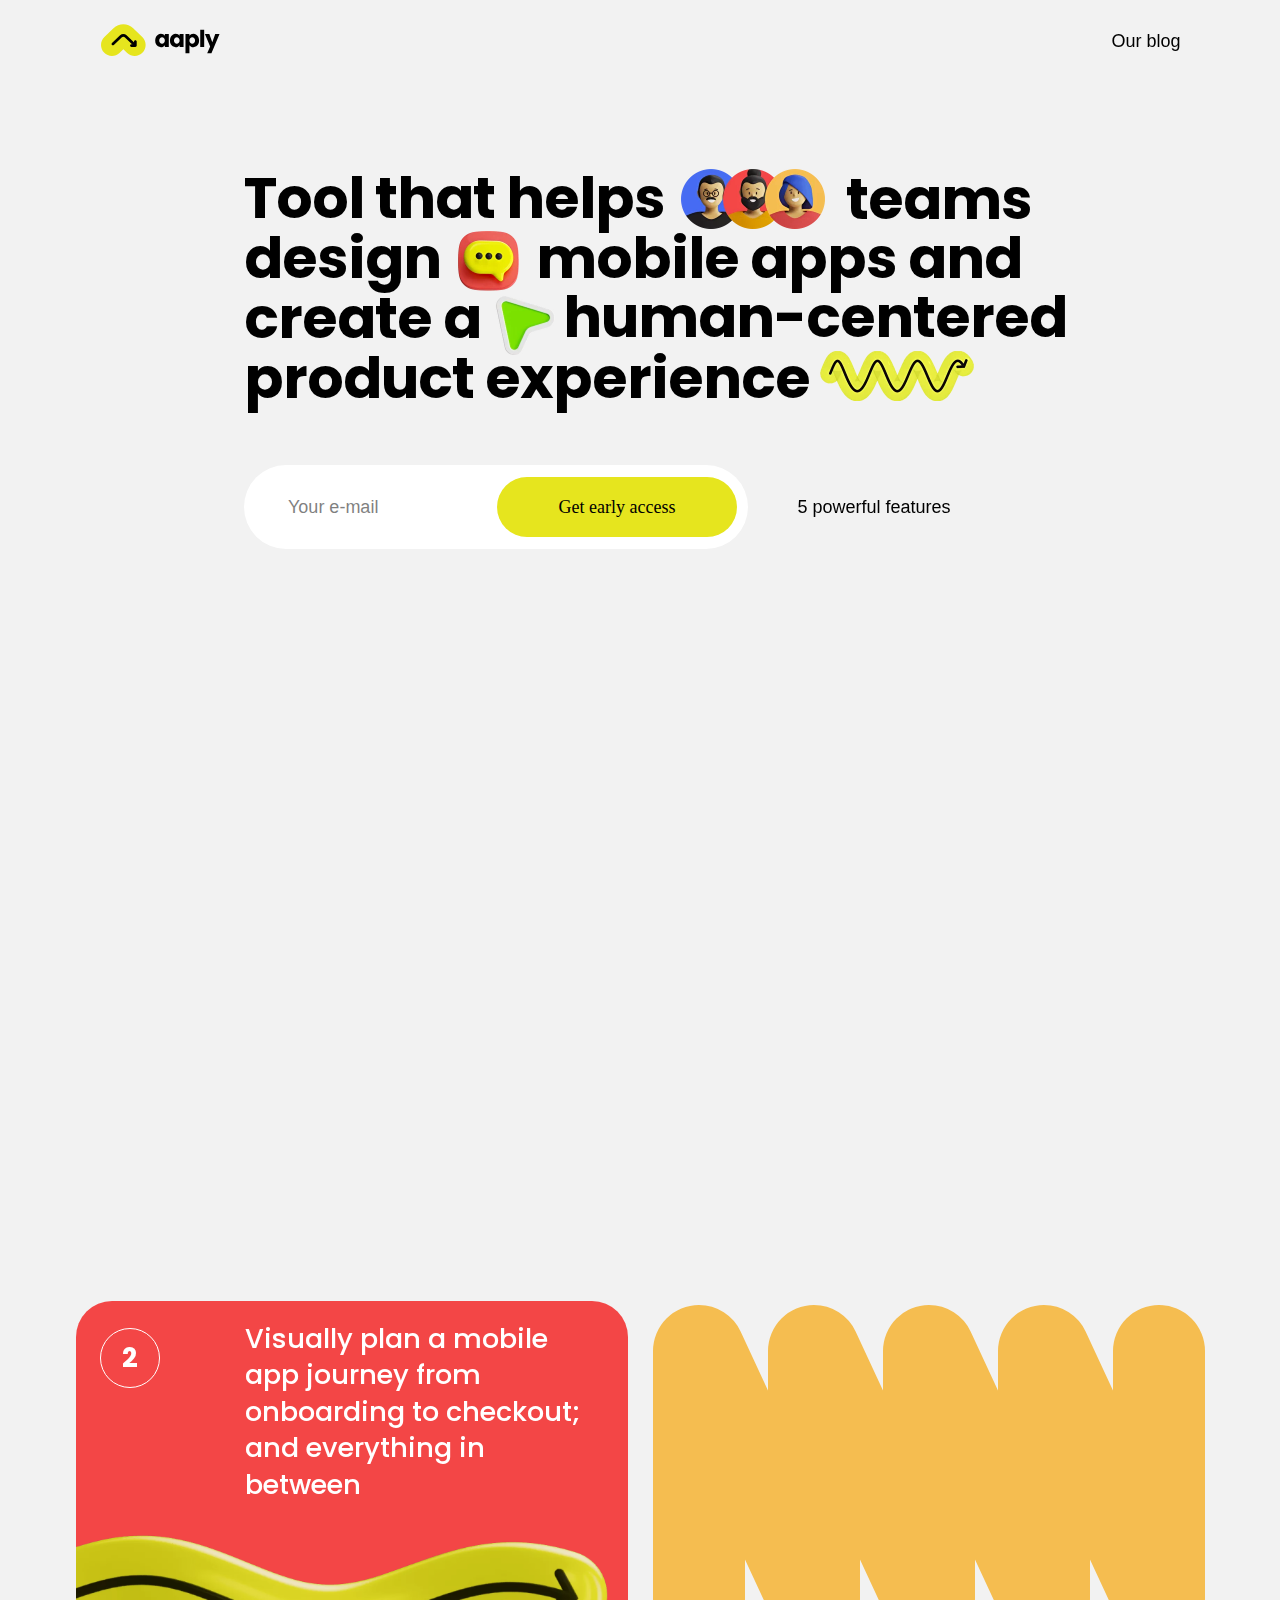
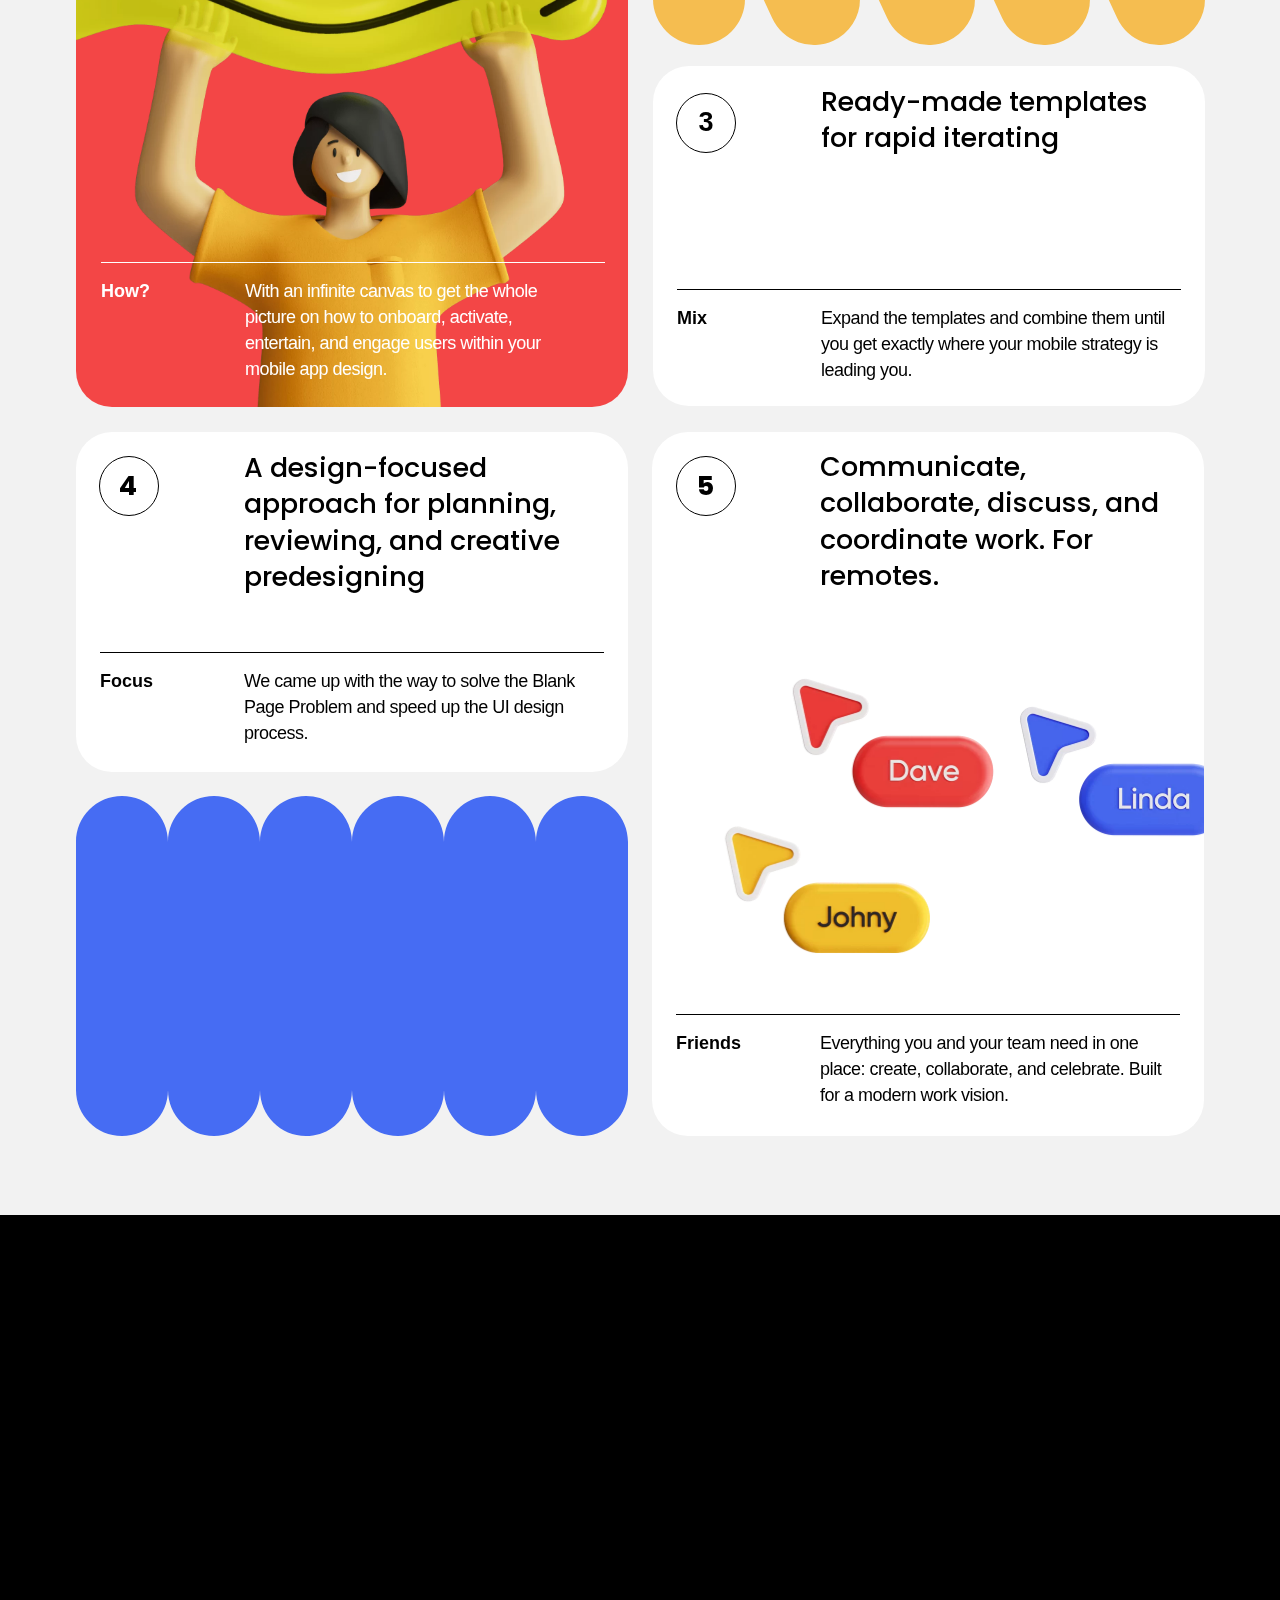
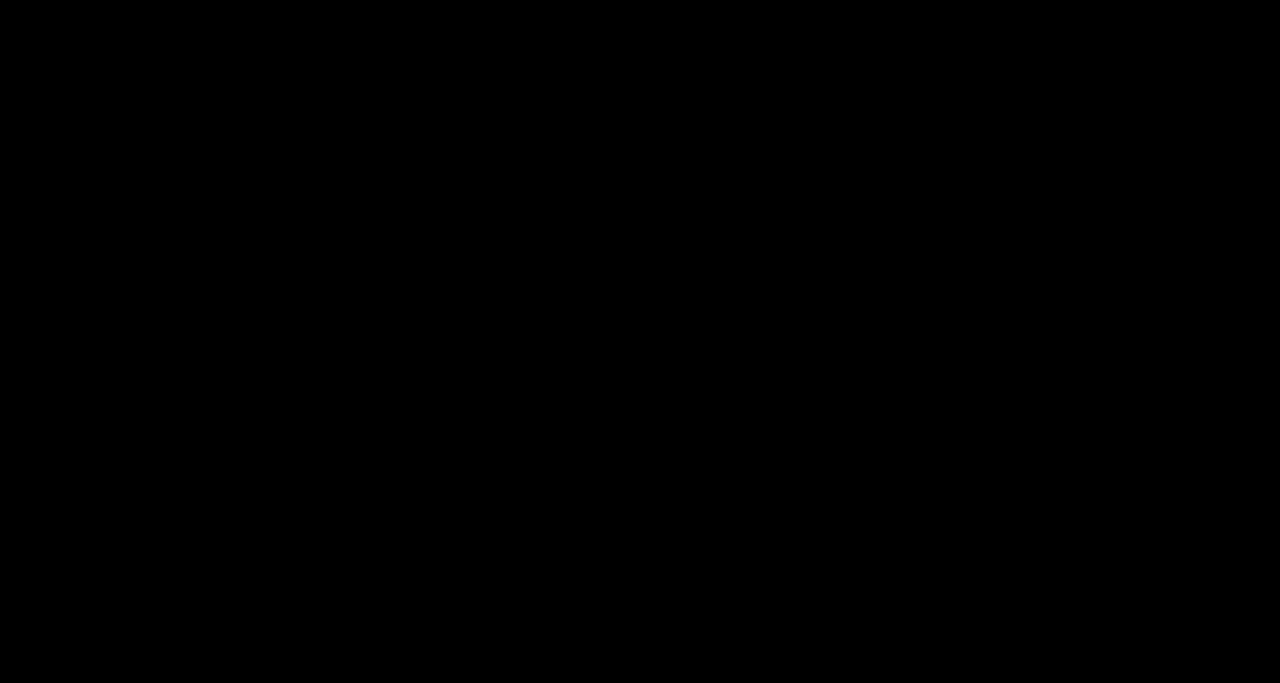
==== commit aa67a7c6: "raccvs" ====
--- a/index.html
+++ b/index.html
@@ -6,345 +6,1964 @@
     <meta http-equiv="X-UA-Compatible" content="IE=edge">
     <meta name="viewport" content="width=device-width, initial-scale=1.0">
     <title>Rotaract Club of CVS</title>
+
     <!--CSS Library-->
-    <link rel="stylesheet" href="Assets/css/library/tilda-animation-1.0.min.css">
-    <link rel="stylesheet" href="Assets/css/library/tilda-carousel-1.0.min.css">
-    <link rel="stylesheet" href="Assets/css/library/tilda-forms-1.0.min.css">
-    <link rel="stylesheet" href="Assets/css/library/tilda-grid-3.0.min.css">
-    <link rel="stylesheet" href="Assets/css/library/tilda-slds-1.4.min.css">
-    <link rel="stylesheet" href="Assets/css/library/tilda-zoom-2.0.min.css">
-    <link rel="stylesheet" href="Assets/library/customd2db.css">
-    <link rel="stylesheet" href="Assets/library/tilda-blocks-2.14d2db.css">
-    <link rel="stylesheet" href="Assets/css/style.css">
+    <link rel="stylesheet" href="Assets/css/library/tilda-grid-3.0.min.css" type="text/css" media="all">
+    <link rel="stylesheet" href="Assets/library/tilda-blocks-2.14d2db.css" type="text/css" media="all">
+    <link rel="stylesheet" href="Assets/css/library/tilda-animation-1.0.min.css" type="text/css" media="all">
+    <link rel="stylesheet" href="Assets/css/library/tilda-slds-1.4.min.css" type="text/css" media="all"
+        onload="this.media='all';">
+    <noscript>
+        <link rel="stylesheet" href="Assets/css/library/tilda-slds-1.4.min.css" type="text/css" media="all" />
+    </noscript>
+    <link rel="stylesheet" href="Assets/css/library/tilda-zoom-2.0.min.css" type="text/css" media="all"
+        onload="this.media='all';">
+    <noscript>
+        <link rel="stylesheet" href="Assets/css/library/tilda-zoom-2.0.min.css" type="text/css" media="all" />
+    </noscript>
+    <link rel="stylesheet" href="Assets/css/library/tilda-forms-1.0.min.css" type="text/css" media="all">
+    <link rel="stylesheet" href="Assets/css/library/tilda-carousel-1.0.min.css" type="text/css" media="all"
+        onload="this.media='all';">
+    <noscript>
+        <link rel="stylesheet" href="Assets/css/library/tilda-carousel-1.0.min.css" type="text/css" media="all" />
+    </noscript>
     <link rel="stylesheet"
-        href="https://fonts.googleapis.com/css2?family=Inter:wght@300;400;500;700&family=Poppins:wght@500;700&display=swap"
-        type="text/css" />
+        href="https://fonts.googleapis.com/css2?family=Inter:wght@300;400;500;700&amp;family=Poppins:wght@500;700&amp;display=swap"
+        type="text/css">
+    <link rel="stylesheet" type="text/css" href="Assets/library/customd2db.css">
+
+    <!--javaScripts Library-->
+    <script src="Assets/js/library/jquery-1.10.2.min.js"></script>
+    <script src="Assets/js/library/tilda-scripts-3.0.min.js"></script>
+    <script src="Assets/library/tilda-blocks-2.7d2db.js"></script>
+    <script src="Assets/js/library/lazyload-1.3.min.js"></script>
+    <script src="Assets/js/library/tilda-animation-1.0.min.js"></script>
+    <script src="Assets/js/library/tilda-cover-1.0.min.js"></script>
+    <script src="Assets/js/library/tilda-events-1.0.min.js"></script>
+    <script src="Assets/js/library/tilda-slds-1.4.min.js"></script>
+    <script src="Assets/js/library/hammer.min.js"></script>
+    <script src="Assets/js/library/tilda-zoom-2.0.min.js"></script>
+    <script src="Assets/js/library/tilda-forms-1.0.min.js"></script>
+    <script src="Assets/js/library/tilda-animation-sbs-1.0.min.js"></script>
+    <script src="Assets/js/library/tilda-animation-ext-1.0.min.js"></script>
+
+    <style type="text/css">
+        @media screen and (min-width: 980px) {
+            .t-records {
+                opacity: 0;
+            }
+
+            .t-records_animated {
+                -webkit-transition: opacity ease-in-out .2s;
+                -moz-transition: opacity ease-in-out .2s;
+                -o-transition: opacity ease-in-out .2s;
+                transition: opacity ease-in-out .2s;
+            }
+
+            .t-records.t-records_visible {
+                opacity: 1;
+            }
+        }
+    </style>
+    <style class="sbs-anim-keyframes">
+        #rec278017121 [data-elem-id="1612606841412"].t-sbs-anim_started .tn-atom__sbs-anim-wrapper {
+            animation: sbs-anim-rec278017121-1612606841412 0.1s linear forwards;
+            backface-visibility: hidden;
+        }
+
+        @keyframes sbs-anim-rec278017121-1612606841412 {
+            0% {
+                opacity: 1;
+                transform: translateX(0px)translateY(0px)rotate(0deg)scale(1, 1);
+                animation-timing-function: linear;
+            }
+
+            100% {
+                opacity: 1;
+                transform: translateX(0px)translateY(0px)rotate(0deg)scale(1, 1);
+                animation-timing-function: linear;
+            }
+
+            100% {
+                opacity: 0;
+                transform: translateX(0px)translateY(0px)rotate(0deg)scale(1, 1);
+            }
+        }
+
+        #rec278017121 [data-elem-id="1612606841412"].t-sbs-anim_started.t-sbs-anim_reversed .tn-atom__sbs-anim-wrapper {
+            -webkit-animation-direction: reverse;
+            animation-direction: reverse;
+        }
+
+        #rec278017121 [data-elem-id="1612979638482"].t-sbs-anim_started .tn-atom__sbs-anim-wrapper {
+            animation: sbs-anim-rec278017121-1612979638482 0.1s linear forwards;
+            backface-visibility: hidden;
+        }
+
+        @keyframes sbs-anim-rec278017121-1612979638482 {
+            0% {
+                opacity: 0;
+                transform: translateX(0px)translateY(0px)rotate(0deg)scale(1, 1);
+                animation-timing-function: linear;
+            }
+
+            1% {
+                opacity: 0;
+                transform: translateX(64px)translateY(0px)rotate(0deg)scale(1, 1);
+                animation-timing-function: linear;
+            }
+
+            100% {
+                opacity: 1;
+                transform: translateX(40px)translateY(0px)rotate(0deg)scale(1, 1);
+            }
+        }
+
+        #rec278017121 [data-elem-id="1612979638482"].t-sbs-anim_started.t-sbs-anim_reversed .tn-atom__sbs-anim-wrapper {
+            -webkit-animation-direction: reverse;
+            animation-direction: reverse;
+        }
+
+        #rec278017121 [data-elem-id="1612642597407"].t-sbs-anim_started .tn-atom__sbs-anim-wrapper {
+            animation: sbs-anim-rec278017121-1612642597407 0.2s linear forwards;
+            backface-visibility: hidden;
+        }
+
+        @keyframes sbs-anim-rec278017121-1612642597407 {
+            0% {
+                opacity: 1;
+                transform: translateX(0px)translateY(0px)rotate(0deg)scale(1, 1);
+                animation-timing-function: ease-in-out;
+            }
+
+            100% {
+                opacity: 0;
+                transform: translateX(40px)translateY(0px)rotate(0deg)scale(1, 1);
+            }
+        }
+
+        #rec278017121 [data-elem-id="1612642597407"].t-sbs-anim_started.t-sbs-anim_reversed .tn-atom__sbs-anim-wrapper {
+            -webkit-animation-direction: reverse;
+            animation-direction: reverse;
+        }
+
+        #rec278017121 [data-elem-id="1614518277563"].t-sbs-anim_started .tn-atom__sbs-anim-wrapper {
+            animation: sbs-anim-rec278017121-1614518277563 0.4s linear forwards;
+            backface-visibility: hidden;
+        }
+
+        @keyframes sbs-anim-rec278017121-1614518277563 {
+            0% {
+                opacity: 1;
+                transform: translateX(0px)translateY(0px)rotate(0deg)scale(1, 1);
+                animation-timing-function: linear;
+            }
+
+            100% {
+                opacity: 1;
+                transform: translateX(70px)translateY(0px)rotate(0deg)scale(1, 1);
+            }
+        }
+
+        #rec278017121 [data-elem-id="1614518277563"].t-sbs-anim_started.t-sbs-anim_reversed .tn-atom__sbs-anim-wrapper {
+            -webkit-animation-direction: reverse;
+            animation-direction: reverse;
+        }
+
+        #rec278017121 [data-elem-id="1614518456039"].t-sbs-anim_started .tn-atom__sbs-anim-wrapper {
+            animation: sbs-anim-rec278017121-1614518456039 0.4s linear forwards;
+            backface-visibility: hidden;
+        }
+
+        @keyframes sbs-anim-rec278017121-1614518456039 {
+            0% {
+                opacity: 1;
+                transform: translateX(0px)translateY(0px)rotate(0deg)scale(1, 1);
+                animation-timing-function: ease-in-out;
+            }
+
+            100% {
+                opacity: 1;
+                transform: translateX(-74px)translateY(0px)rotate(0deg)scale(1, 1);
+            }
+        }
+
+        #rec278017121 [data-elem-id="1614518456039"].t-sbs-anim_started.t-sbs-anim_reversed .tn-atom__sbs-anim-wrapper {
+            -webkit-animation-direction: reverse;
+            animation-direction: reverse;
+        }
+
+        #rec278017121 [data-elem-id="1614518517802"].t-sbs-anim_started .tn-atom__sbs-anim-wrapper {
+            animation: sbs-anim-rec278017121-1614518517802 0.4s linear forwards;
+            backface-visibility: hidden;
+        }
+
+        @keyframes sbs-anim-rec278017121-1614518517802 {
+            0% {
+                opacity: 1;
+                transform: translateX(0px)translateY(0px)rotate(0deg)scale(1, 1);
+                animation-timing-function: ease-in-out;
+            }
+
+            100% {
+                opacity: 1;
+                transform: translateX(-19px)translateY(0px)rotate(0deg)scale(1, 1);
+            }
+        }
+
+        #rec278017121 [data-elem-id="1614518517802"].t-sbs-anim_started.t-sbs-anim_reversed .tn-atom__sbs-anim-wrapper {
+            -webkit-animation-direction: reverse;
+            animation-direction: reverse;
+        }
+
+        #rec278017121 [data-elem-id="1615290758283"].t-sbs-anim_started .tn-atom__sbs-anim-wrapper {
+            animation: sbs-anim-rec278017121-1615290758283 2.3s linear forwards;
+            backface-visibility: hidden;
+        }
+
+        @keyframes sbs-anim-rec278017121-1615290758283 {
+            0% {
+                opacity: 1;
+                transform: translateX(0px)translateY(0px)rotate(0deg)scale(1, 1);
+                animation-timing-function: linear;
+            }
+
+            78.26% {
+                opacity: 1;
+                transform: translateX(0px)translateY(0px)rotate(0deg)scale(1, 1);
+                animation-timing-function: linear;
+            }
+
+            100% {
+                opacity: 0;
+                transform: translateX(0px)translateY(0px)rotate(0deg)scale(1, 1);
+            }
+        }
+
+        #rec288844771 [data-elem-id="1612824717246"].t-sbs-anim_started .tn-atom__sbs-anim-wrapper {
+            animation: sbs-anim-rec288844771-1612824717246 0.1s linear forwards;
+            backface-visibility: hidden;
+        }
+
+        @keyframes sbs-anim-rec288844771-1612824717246 {
+            0% {
+                opacity: 1;
+                transform: translateX(0px)translateY(0px)rotate(0deg)scale(1, 1);
+                animation-timing-function: linear;
+            }
+
+            100% {
+                opacity: 0.8;
+                transform: translateX(0px)translateY(0px)rotate(0deg)scale(1, 1);
+            }
+        }
+
+        #rec288844771 [data-elem-id="1612824717246"].t-sbs-anim_started.t-sbs-anim_reversed .tn-atom__sbs-anim-wrapper {
+            -webkit-animation-direction: reverse;
+            animation-direction: reverse;
+        }
+
+        #rec288844771 [data-elem-id="1612824742968"].t-sbs-anim_started .tn-atom__sbs-anim-wrapper {
+            animation: sbs-anim-rec288844771-1612824742968 0.1s linear forwards;
+            backface-visibility: hidden;
+        }
+
+        @keyframes sbs-anim-rec288844771-1612824742968 {
+            0% {
+                opacity: 1;
+                transform: translateX(0px)translateY(0px)rotate(0deg)scale(1, 1);
+                animation-timing-function: linear;
+            }
+
+            100% {
+                opacity: 0.8;
+                transform: translateX(0px)translateY(0px)rotate(0deg)scale(1, 1);
+            }
+        }
+
+        #rec288844771 [data-elem-id="1612824742968"].t-sbs-anim_started.t-sbs-anim_reversed .tn-atom__sbs-anim-wrapper {
+            -webkit-animation-direction: reverse;
+            animation-direction: reverse;
+        }
+
+        #rec288844771 [data-elem-id="1612824752576"].t-sbs-anim_started .tn-atom__sbs-anim-wrapper {
+            animation: sbs-anim-rec288844771-1612824752576 0.1s linear forwards;
+            backface-visibility: hidden;
+        }
+
+        @keyframes sbs-anim-rec288844771-1612824752576 {
+            0% {
+                opacity: 1;
+                transform: translateX(0px)translateY(0px)rotate(0deg)scale(1, 1);
+                animation-timing-function: linear;
+            }
+
+            100% {
+                opacity: 0.8;
+                transform: translateX(0px)translateY(0px)rotate(0deg)scale(1, 1);
+            }
+        }
+
+        #rec288844771 [data-elem-id="1612824752576"].t-sbs-anim_started.t-sbs-anim_reversed .tn-atom__sbs-anim-wrapper {
+            -webkit-animation-direction: reverse;
+            animation-direction: reverse;
+        }
+
+        #rec288844771 [data-elem-id="1615187382878"].t-sbs-anim_started .tn-atom__sbs-anim-wrapper {
+            animation: sbs-anim-rec288844771-1615187382878 0.7s linear forwards;
+            backface-visibility: hidden;
+        }
+
+        @keyframes sbs-anim-rec288844771-1615187382878 {
+            0% {
+                opacity: 1;
+                transform: translateX(0px)translateY(0px)rotate(0deg)scale(1, 1);
+                animation-timing-function: linear;
+            }
+
+            28.57% {
+                opacity: 1;
+                transform: translateX(0px)translateY(0px)rotate(0deg)scale(1, 1);
+                animation-timing-function: linear;
+            }
+
+            100% {
+                opacity: 0;
+                transform: translateX(-4px)translateY(-10px)rotate(0deg)scale(1, 1);
+            }
+        }
+
+        #rec288844771 [data-elem-id="1615292458788"].t-sbs-anim_started .tn-atom__sbs-anim-wrapper {
+            animation: sbs-anim-rec288844771-1615292458788 0.7s linear forwards;
+            backface-visibility: hidden;
+        }
+
+        @keyframes sbs-anim-rec288844771-1615292458788 {
+            0% {
+                opacity: 1;
+                transform: translateX(0px)translateY(0px)rotate(0deg)scale(1, 1);
+                animation-timing-function: linear;
+            }
+
+            28.57% {
+                opacity: 1;
+                transform: translateX(0px)translateY(0px)rotate(0deg)scale(1, 1);
+                animation-timing-function: linear;
+            }
+
+            100% {
+                opacity: 0;
+                transform: translateX(0px)translateY(0px)rotate(0deg)scale(1, 1);
+            }
+        }
+
+        #rec288844771 [data-elem-id="1616080109975"].t-sbs-anim_started .tn-atom__sbs-anim-wrapper {
+            animation: sbs-anim-rec288844771-1616080109975 0.1s linear forwards;
+            backface-visibility: hidden;
+        }
+
+        @keyframes sbs-anim-rec288844771-1616080109975 {
+            0% {
+                opacity: 1;
+                transform: translateX(0px)translateY(0px)rotate(0deg)scale(1, 1);
+                animation-timing-function: linear;
+            }
+
+            100% {
+                opacity: 0.8;
+                transform: translateX(0px)translateY(0px)rotate(0deg)scale(1, 1);
+            }
+        }
+
+        #rec288844771 [data-elem-id="1616080109975"].t-sbs-anim_started.t-sbs-anim_reversed .tn-atom__sbs-anim-wrapper {
+            -webkit-animation-direction: reverse;
+            animation-direction: reverse;
+        }
+    </style>
+
 </head>
 
-<body>
-
-    <body class="t-body" style="margin:0;">
-        <!--allrecords-->
-        <div id="allrecords" class="t-records" data-hook="blocks-collection-content-node"
-            data-tilda-project-id="1670429" data-tilda-page-id="17114234"
-            data-tilda-formskey="2ebc915aab5f4fe2fff6428eb08aeb12" data-tilda-lazy="yes">
-            <div id="rec277977500" class="r t-rec" style=" " data-animationappear="off" data-record-type="396">
-                <!-- T396 -->
-
-                <div class='t396'>
-                    <div class="t396__artboard" data-artboard-recid="277977500" data-artboard-height="682"
-                        data-artboard-height-res-960="636" data-artboard-height-res-640="736"
-                        data-artboard-height-res-480="374" data-artboard-height-res-320="475" data-artboard-height_vh=""
-                        data-artboard-valign="top" data-artboard-ovrflw="visible">
-                        <div class="t396__carrier" data-artboard-recid="277977500"></div>
-                        <div class="t396__filter" data-artboard-recid="277977500"></div>
-                        <div class='t396__elem tn-elem tn-elem__2779775001612595061916 t-animate'
-                            data-elem-id='1612595061916' data-elem-type='image' data-field-top-value="24"
-                            data-field-top-res-960-value="24" data-field-top-res-640-value="24"
-                            data-field-top-res-480-value="12" data-field-top-res-320-value="14"
-                            data-field-left-value="61" data-field-left-res-960-value="10"
-                            data-field-left-res-640-value="39" data-field-left-res-320-value="28"
-                            data-field-width-value="119" data-field-width-res-640-value="118"
-                            data-field-width-res-320-value="92" data-field-axisy-value="top"
-                            data-field-axisx-value="left" data-field-container-value="grid"
-                            data-field-topunits-value="px" data-field-leftunits-value="px"
-                            data-field-heightunits-value="" data-field-widthunits-value="px"
-                            data-animate-style="fadeindown" data-animate-duration="1" data-animate-distance="10"
-                            data-animate-mobile="y" data-field-filewidth-value="120" data-field-fileheight-value="32">
-                            <a class='tn-atom' href="/"> <img class='tn-atom__img t-img'
-                                    data-original='Assets/image/Logo_Primary_32.svg' imgfield='tn_img_1612595061916'>
-                            </a>
+<body class="t-body" style="margin: 0px;">
+    <!--allrecords-->
+    <div id="allrecords" class="t-records t-records_animated t-records_visible"
+        data-hook="blocks-collection-content-node" data-tilda-project-id="1670429" data-tilda-page-id="17114234"
+        data-tilda-formskey="2ebc915aab5f4fe2fff6428eb08aeb12" data-tilda-lazy="yes" style="overflow: hidden;">
+        <div id="rec277977500" class="r t-rec" style=" " data-animationappear="off" data-record-type="396">
+            <!-- T396 -->
+            <style>
+                #rec277977500 .t396__artboard {
+                    height: 682px;
+                    background-color: #f2f2f2;
+                    overflow: visible;
+                }
+
+                #rec277977500 .t396__filter {
+                    height: 682px;
+                }
+
+                #rec277977500 .t396__carrier {
+                    height: 682px;
+                    background-position: center center;
+                    background-attachment: scroll;
+                    background-size: cover;
+                    background-repeat: no-repeat;
+                }
+
+                @media screen and (max-width: 1199px) {
+                    #rec277977500 .t396__artboard {
+                        height: 636px;
+                    }
+
+                    #rec277977500 .t396__filter {
+                        height: 636px;
+                    }
+
+                    #rec277977500 .t396__carrier {
+                        height: 636px;
+                        background-attachment: scroll;
+                    }
+                }
+
+                @media screen and (max-width: 959px) {
+                    #rec277977500 .t396__artboard {
+                        height: 736px;
+                    }
+
+                    #rec277977500 .t396__filter {
+                        height: 736px;
+                    }
+
+                    #rec277977500 .t396__carrier {
+                        height: 736px;
+                    }
+                }
+
+                @media screen and (max-width: 639px) {
+                    #rec277977500 .t396__artboard {
+                        height: 374px;
+                    }
+
+                    #rec277977500 .t396__filter {
+                        height: 374px;
+                    }
+
+                    #rec277977500 .t396__carrier {
+                        height: 374px;
+                    }
+                }
+
+                @media screen and (max-width: 479px) {
+                    #rec277977500 .t396__artboard {
+                        height: 475px;
+                    }
+
+                    #rec277977500 .t396__filter {
+                        height: 475px;
+                    }
+
+                    #rec277977500 .t396__carrier {
+                        height: 475px;
+                    }
+                }
+
+                #rec277977500 .tn-elem[data-elem-id="1612595061916"] {
+                    z-index: 7;
+                    top: 24px;
+                    left: calc(50% - 600px + 61px);
+                    width: 119px;
+                }
+
+                #rec277977500 .tn-elem[data-elem-id="1612595061916"] .tn-atom {
+                    background-position: center center;
+                    border-color: transparent;
+                    border-style: solid;
+                }
+
+                @media screen and (max-width: 1199px) {
+                    #rec277977500 .tn-elem[data-elem-id="1612595061916"] {
+                        top: 24px;
+                        left: calc(50% - 480px + 10px);
+                    }
+                }
+
+                @media screen and (max-width: 959px) {
+                    #rec277977500 .tn-elem[data-elem-id="1612595061916"] {
+                        top: 24px;
+                        left: calc(50% - 320px + 39px);
+                        width: 118px;
+                    }
+                }
+
+                @media screen and (max-width: 639px) {
+                    #rec277977500 .tn-elem[data-elem-id="1612595061916"] {
+                        top: 12px;
+                    }
+                }
+
+                @media screen and (max-width: 479px) {
+                    #rec277977500 .tn-elem[data-elem-id="1612595061916"] {
+                        top: 14px;
+                        left: calc(50% - 160px + 28px);
+                        width: 92px;
+                    }
+                }
+
+                #rec277977500 .tn-elem[data-elem-id="1612595861975"] {
+                    color: #000000;
+                    z-index: 1;
+                    top: 169px;
+                    left: calc(50% - 600px + 204px);
+                    width: 792px;
+                }
+
+                #rec277977500 .tn-elem[data-elem-id="1612595861975"] .tn-atom {
+                    color: #000000;
+                    font-size: 57px;
+                    font-family: 'Poppins', Arial, sans-serif;
+                    line-height: 1.05;
+                    font-weight: 700;
+                    letter-spacing: -1px;
+                    background-position: center center;
+                    border-color: transparent;
+                    border-style: solid;
+                }
+
+                @media screen and (max-width: 1199px) {
+                    #rec277977500 .tn-elem[data-elem-id="1612595861975"] {
+                        top: 177px;
+                        left: calc(50% - 480px + 168px);
+                        width: 624px;
+                    }
+
+                    #rec277977500 .tn-elem[data-elem-id="1612595861975"] .tn-atom {
+                        font-size: 46px;
+                    }
+                }
+
+                @media screen and (max-width: 959px) {
+                    #rec277977500 .tn-elem[data-elem-id="1612595861975"] {
+                        top: -455px;
+                        left: calc(50% - 320px + 40px);
+                    }
+
+                    #rec277977500 .tn-elem[data-elem-id="1612595861975"] .tn-atom {
+                        opacity: 0;
+                    }
+                }
+
+                @media screen and (max-width: 639px) {
+                    #rec277977500 .tn-elem[data-elem-id="1612595861975"] {
+                        top: 98px;
+                        left: calc(50% - 240px + 40px);
+                        width: 434px;
+                    }
+
+                    #rec277977500 .tn-elem[data-elem-id="1612595861975"] .tn-atom {
+                        font-size: 27px;
+                        letter-spacing: -1px;
+                        opacity: 1;
+                    }
+                }
+
+                @media screen and (max-width: 479px) {
+                    #rec277977500 .tn-elem[data-elem-id="1612595861975"] {
+                        top: 143px;
+                        left: calc(50% - 160px + -439px);
+                        width: 304px;
+                    }
+
+                    #rec277977500 .tn-elem[data-elem-id="1612595861975"] .tn-atom {
+                        opacity: 0;
+                    }
+                }
+
+                #rec277977500 .tn-elem[data-elem-id="1612595937261"] {
+                    color: #000000;
+                    z-index: 8;
+                    top: 171px;
+                    left: calc(50% - 600px + 806px);
+                    width: 190px;
+                }
+
+                #rec277977500 .tn-elem[data-elem-id="1612595937261"] .tn-atom {
+                    color: #000000;
+                    font-size: 57px;
+                    font-family: 'Poppins', Arial, sans-serif;
+                    line-height: 1;
+                    font-weight: 700;
+                    letter-spacing: -1px;
+                    background-position: center center;
+                    border-color: transparent;
+                    border-style: solid;
+                }
+
+                @media screen and (max-width: 1199px) {
+                    #rec277977500 .tn-elem[data-elem-id="1612595937261"] {
+                        top: 179px;
+                        left: calc(50% - 480px + 649px);
+                    }
+
+                    #rec277977500 .tn-elem[data-elem-id="1612595937261"] .tn-atom {
+                        font-size: 46px;
+                    }
+                }
+
+                @media screen and (max-width: 959px) {
+                    #rec277977500 .tn-elem[data-elem-id="1612595937261"] {
+                        top: 360px;
+                        left: calc(50% - 320px + -360px);
+                        width: 170px;
+                    }
+
+                    #rec277977500 .tn-elem[data-elem-id="1612595937261"] .tn-atom {
+                        opacity: 0;
+                    }
+                }
+
+                @media screen and (max-width: 639px) {
+                    #rec277977500 .tn-elem[data-elem-id="1612595937261"] {
+                        top: 99px;
+                        left: calc(50% - 240px + 313px);
+                        width: 120px;
+                    }
+
+                    #rec277977500 .tn-elem[data-elem-id="1612595937261"] .tn-atom {
+                        font-size: 27px;
+                        letter-spacing: -1px;
+                        opacity: 1;
+                    }
+                }
+
+                @media screen and (max-width: 479px) {
+                    #rec277977500 .tn-elem[data-elem-id="1612595937261"] {
+                        top: 50px;
+                        left: calc(50% - 160px + 360px);
+                    }
+
+                    #rec277977500 .tn-elem[data-elem-id="1612595937261"] .tn-atom {
+                        opacity: 0;
+                    }
+                }
+
+                #rec277977500 .tn-elem[data-elem-id="1612596018032"] {
+                    color: #000000;
+                    z-index: 10;
+                    top: 230px;
+                    left: calc(50% - 600px + 496px);
+                    width: 600px;
+                }
+
+                #rec277977500 .tn-elem[data-elem-id="1612596018032"] .tn-atom {
+                    color: #000000;
+                    font-size: 57px;
+                    font-family: 'Poppins', Arial, sans-serif;
+                    line-height: 1;
+                    font-weight: 700;
+                    letter-spacing: -1px;
+                    background-position: center center;
+                    border-color: transparent;
+                    border-style: solid;
+                }
+
+                @media screen and (max-width: 1199px) {
+                    #rec277977500 .tn-elem[data-elem-id="1612596018032"] {
+                        top: 229px;
+                        left: calc(50% - 480px + 401px);
+                    }
+
+                    #rec277977500 .tn-elem[data-elem-id="1612596018032"] .tn-atom {
+                        font-size: 46px;
+                    }
+                }
+
+                @media screen and (max-width: 959px) {
+                    #rec277977500 .tn-elem[data-elem-id="1612596018032"] {
+                        top: -215px;
+                        left: calc(50% - 320px + 160px);
+                        width: 410px;
+                    }
+
+                    #rec277977500 .tn-elem[data-elem-id="1612596018032"] .tn-atom {
+                        opacity: 0;
+                    }
+                }
+
+                @media screen and (max-width: 639px) {
+                    #rec277977500 .tn-elem[data-elem-id="1612596018032"] {
+                        top: 126px;
+                        left: calc(50% - 240px + 170px);
+                        width: 300px;
+                    }
+
+                    #rec277977500 .tn-elem[data-elem-id="1612596018032"] .tn-atom {
+                        font-size: 27px;
+                        letter-spacing: -1px;
+                        opacity: 1;
+                    }
+                }
+
+                @media screen and (max-width: 479px) {
+                    #rec277977500 .tn-elem[data-elem-id="1612596018032"] {
+                        top: 90px;
+                        left: calc(50% - 160px + -420px);
+                    }
+
+                    #rec277977500 .tn-elem[data-elem-id="1612596018032"] .tn-atom {
+                        opacity: 0;
+                    }
+                }
+
+                #rec277977500 .tn-elem[data-elem-id="1612596189792"] {
+                    z-index: 11;
+                    top: 169px;
+                    left: calc(50% - 600px + 641px);
+                    width: 144px;
+                }
+
+                #rec277977500 .tn-elem[data-elem-id="1612596189792"] .tn-atom {
+                    background-position: center center;
+                    border-color: transparent;
+                    border-style: solid;
+                }
+
+                @media screen and (max-width: 1199px) {
+                    #rec277977500 .tn-elem[data-elem-id="1612596189792"] {
+                        top: 177px;
+                        left: calc(50% - 480px + 516px);
+                        width: 118px;
+                    }
+                }
+
+                @media screen and (max-width: 959px) {
+                    #rec277977500 .tn-elem[data-elem-id="1612596189792"] {
+                        top: 204px;
+                        left: calc(50% - 320px + 372px);
+                    }
+                }
+
+                @media screen and (max-width: 639px) {
+                    #rec277977500 .tn-elem[data-elem-id="1612596189792"] {
+                        top: 98px;
+                        left: calc(50% - 240px + 237px);
+                        width: 70px;
+                    }
+                }
+
+                @media screen and (max-width: 479px) {
+                    #rec277977500 .tn-elem[data-elem-id="1612596189792"] {
+                        top: 127px;
+                        left: calc(50% - 160px + 27px);
+                    }
+                }
+
+                #rec277977500 .tn-elem[data-elem-id="1612596335839"] {
+                    z-index: 12;
+                    top: 231px;
+                    left: calc(50% - 600px + 417px);
+                    width: 63px;
+                }
+
+                #rec277977500 .tn-elem[data-elem-id="1612596335839"] .tn-atom {
+                    background-position: center center;
+                    border-color: transparent;
+                    border-style: solid;
+                }
+
+                @media screen and (max-width: 1199px) {
+                    #rec277977500 .tn-elem[data-elem-id="1612596335839"] {
+                        top: 227px;
+                        left: calc(50% - 480px + 337px);
+                        width: 52px;
+                    }
+                }
+
+                @media screen and (max-width: 959px) {
+                    #rec277977500 .tn-elem[data-elem-id="1612596335839"] {
+                        top: 253px;
+                        left: calc(50% - 320px + 348px);
+                    }
+                }
+
+                @media screen and (max-width: 639px) {
+                    #rec277977500 .tn-elem[data-elem-id="1612596335839"] {
+                        top: 127px;
+                        left: calc(50% - 240px + 134px);
+                        width: 31px;
+                    }
+                }
+
+                @media screen and (max-width: 479px) {
+                    #rec277977500 .tn-elem[data-elem-id="1612596335839"] {
+                        top: 160px;
+                        left: calc(50% - 160px + 27px);
+                    }
+                }
+
+                #rec277977500 .tn-elem[data-elem-id="1612596402738"] {
+                    z-index: 13;
+                    top: 295px;
+                    left: calc(50% - 600px + 455px);
+                    width: 60px;
+                }
+
+                #rec277977500 .tn-elem[data-elem-id="1612596402738"] .tn-atom {
+                    background-position: center center;
+                    border-color: transparent;
+                    border-style: solid;
+                }
+
+                @media screen and (max-width: 1199px) {
+                    #rec277977500 .tn-elem[data-elem-id="1612596402738"] {
+                        top: 276px;
+                        left: calc(50% - 480px + 370px);
+                        width: 50px;
+                    }
+                }
+
+                @media screen and (max-width: 959px) {
+                    #rec277977500 .tn-elem[data-elem-id="1612596402738"] {
+                        top: 301px;
+                        left: calc(50% - 320px + 447px);
+                        width: 50px;
+                    }
+                }
+
+                @media screen and (max-width: 639px) {
+                    #rec277977500 .tn-elem[data-elem-id="1612596402738"] {
+                        top: 155px;
+                        left: calc(50% - 240px + 156px);
+                        width: 30px;
+                    }
+                }
+
+                @media screen and (max-width: 479px) {
+                    #rec277977500 .tn-elem[data-elem-id="1612596402738"] {
+                        top: 190px;
+                        left: calc(50% - 160px + 142px);
+                    }
+                }
+
+                #rec277977500 .tn-elem[data-elem-id="1612596411971"] {
+                    z-index: 14;
+                    top: 351px;
+                    left: calc(50% - 600px + 780px);
+                    width: 154px;
+                }
+
+                #rec277977500 .tn-elem[data-elem-id="1612596411971"] .tn-atom {
+                    background-position: center center;
+                    border-color: transparent;
+                    border-style: solid;
+                }
+
+                @media screen and (max-width: 1199px) {
+                    #rec277977500 .tn-elem[data-elem-id="1612596411971"] {
+                        top: 327px;
+                        left: calc(50% - 480px + 633px);
+                        width: 123px;
+                    }
+                }
+
+                @media screen and (max-width: 959px) {
+                    #rec277977500 .tn-elem[data-elem-id="1612596411971"] {
+                        top: 397px;
+                        left: calc(50% - 320px + 291px);
+                    }
+                }
+
+                @media screen and (max-width: 639px) {
+                    #rec277977500 .tn-elem[data-elem-id="1612596411971"] {
+                        top: 184px;
+                        left: calc(50% - 240px + 304px);
+                        width: 73px;
+                    }
+                }
+
+                @media screen and (max-width: 479px) {
+                    #rec277977500 .tn-elem[data-elem-id="1612596411971"] {
+                        top: 252px;
+                        left: calc(50% - 160px + 179px);
+                    }
+                }
+
+                #rec277977500 .tn-elem[data-elem-id="1612596508477"] {
+                    z-index: 15;
+                    top: 477px;
+                    left: calc(50% - 600px + 227px);
+                    width: 470px;
+                }
+
+                #rec277977500 .tn-elem[data-elem-id="1612596508477"] .tn-atom {
+                    background-position: center center;
+                    border-color: transparent;
+                    border-style: solid;
+                }
+
+                @media screen and (max-width: 1199px) {
+                    #rec277977500 .tn-elem[data-elem-id="1612596508477"] {
+                        top: 429px;
+                        left: calc(50% - 480px + 187px);
+                        width: 360px;
+                    }
+                }
+
+                @media screen and (max-width: 959px) {
+                    #rec277977500 .tn-elem[data-elem-id="1612596508477"] {
+                        top: 494px;
+                        left: calc(50% - 320px + 57px);
+                        width: 530px;
+                    }
+                }
+
+                @media screen and (max-width: 639px) {
+                    #rec277977500 .tn-elem[data-elem-id="1612596508477"] {
+                        top: 251px;
+                        left: calc(50% - 240px + 50px);
+                        width: 380px;
+                    }
+                }
+
+                @media screen and (max-width: 479px) {
+                    #rec277977500 .tn-elem[data-elem-id="1612596508477"] {
+                        top: 307px;
+                        left: calc(50% - 160px + 28px);
+                        width: 264px;
+                    }
+                }
+
+                #rec277977500 .tn-elem[data-elem-id="1612596766102"] {
+                    color: #000000;
+                    text-align: center;
+                    z-index: 16;
+                    top: 480px;
+                    left: calc(50% - 600px + 734px);
+                    width: 200px;
+                    height: 55px;
+                }
+
+                #rec277977500 .tn-elem[data-elem-id="1612596766102"] .tn-atom {
+                    color: #000000;
+                    font-size: 18px;
+                    font-family: 'Inter', Arial, sans-serif;
+                    line-height: 1.55;
+                    font-weight: 400;
+                    border-width: 1px;
+                    border-radius: 30px;
+                    background-position: center center;
+                    border-color: transparent;
+                    border-style: solid;
+                    transition: background-color 0.2s ease-in-out, color 0.2s ease-in-out, border-color 0.2s ease-in-out;
+                }
+
+                #rec277977500 .tn-elem[data-elem-id="1612596766102"] .tn-atom:hover {
+                    color: #494949;
+                }
+
+                @media screen and (max-width: 1199px) {
+                    #rec277977500 .tn-elem[data-elem-id="1612596766102"] {
+                        top: 428px;
+                        left: calc(50% - 480px + 560px);
+                    }
+
+                    #rec277977500 .tn-elem[data-elem-id="1612596766102"] .tn-atom {
+                        font-size: 15px;
+                    }
+                }
+
+                @media screen and (max-width: 959px) {
+                    #rec277977500 .tn-elem[data-elem-id="1612596766102"] {
+                        top: 495px;
+                        left: calc(50% - 320px + 660px);
+                    }
+
+                    #rec277977500 .tn-elem[data-elem-id="1612596766102"] .tn-atom {
+                        opacity: 0;
+                    }
+                }
+
+                @media screen and (max-width: 639px) {}
+
+                @media screen and (max-width: 479px) {}
+
+                #rec277977500 .tn-elem[data-elem-id="1612699647431"] {
+                    z-index: 6;
+                    top: 465px;
+                    left: calc(50% - 600px + 204px);
+                    width: 504px;
+                    height: 84px;
+                }
+
+                #rec277977500 .tn-elem[data-elem-id="1612699647431"] .tn-atom {
+                    border-radius: 64px;
+                    background-color: #ffffff;
+                    background-position: center center;
+                    border-color: transparent;
+                    border-style: solid;
+                }
+
+                @media screen and (max-width: 1199px) {
+                    #rec277977500 .tn-elem[data-elem-id="1612699647431"] {
+                        top: 417px;
+                        left: calc(50% - 480px + 172px);
+                        width: 392px;
+                        height: 76px;
+                    }
+                }
+
+                @media screen and (max-width: 959px) {
+                    #rec277977500 .tn-elem[data-elem-id="1612699647431"] {
+                        top: 482px;
+                        left: calc(50% - 320px + 40px);
+                        width: 560px;
+                        height: 76px;
+                    }
+                }
+
+                @media screen and (max-width: 639px) {
+                    #rec277977500 .tn-elem[data-elem-id="1612699647431"] {
+                        top: 243px;
+                        left: calc(50% - 240px + 40px);
+                        width: 400px;
+                        height: 60px;
+                    }
+                }
+
+                @media screen and (max-width: 479px) {
+                    #rec277977500 .tn-elem[data-elem-id="1612699647431"] {
+                        top: 295px;
+                        left: calc(50% - 160px + -367px);
+                        width: 264px;
+                        height: 44px;
+                    }
+
+                    #rec277977500 .tn-elem[data-elem-id="1612699647431"] .tn-atom {
+                        opacity: 0;
+                    }
+                }
+
+                #rec277977500 .tn-elem[data-elem-id="1612705633640"] {
+                    color: #000000;
+                    z-index: 17;
+                    top: -305px;
+                    left: calc(50% - 600px + 320px);
+                    width: 792px;
+                }
+
+                #rec277977500 .tn-elem[data-elem-id="1612705633640"] .tn-atom {
+                    color: #000000;
+                    font-size: 66px;
+                    font-family: 'Poppins', Arial, sans-serif;
+                    line-height: 1;
+                    font-weight: 700;
+                    letter-spacing: -2px;
+                    opacity: 0;
+                    background-position: center center;
+                    border-color: transparent;
+                    border-style: solid;
+                }
+
+                @media screen and (max-width: 1199px) {
+                    #rec277977500 .tn-elem[data-elem-id="1612705633640"] {
+                        top: -335px;
+                        left: calc(50% - 480px + 200px);
+                        width: 624px;
+                    }
+
+                    #rec277977500 .tn-elem[data-elem-id="1612705633640"] .tn-atom {
+                        font-size: 52px;
+                    }
+                }
+
+                @media screen and (max-width: 959px) {
+                    #rec277977500 .tn-elem[data-elem-id="1612705633640"] {
+                        top: -390px;
+                        left: calc(50% - 320px + 70px);
+                    }
+
+                    #rec277977500 .tn-elem[data-elem-id="1612705633640"] .tn-atom {
+                        opacity: 0;
+                    }
+                }
+
+                @media screen and (max-width: 639px) {
+                    #rec277977500 .tn-elem[data-elem-id="1612705633640"] {
+                        top: -365px;
+                        left: calc(50% - 240px + 0px);
+                        width: 464px;
+                    }
+
+                    #rec277977500 .tn-elem[data-elem-id="1612705633640"] .tn-atom {
+                        font-size: 30px;
+                    }
+                }
+
+                @media screen and (max-width: 479px) {
+                    #rec277977500 .tn-elem[data-elem-id="1612705633640"] {
+                        top: 98px;
+                        left: calc(50% - 160px + 28px);
+                        width: 264px;
+                    }
+
+                    #rec277977500 .tn-elem[data-elem-id="1612705633640"] .tn-atom {
+                        font-size: 27px;
+                        letter-spacing: -1px;
+                        opacity: 1;
+                    }
+                }
+
+                #rec277977500 .tn-elem[data-elem-id="1612706222610"] {
+                    color: #000000;
+                    z-index: 18;
+                    top: -190px;
+                    left: calc(50% - 600px + 320px);
+                    width: 792px;
+                }
+
+                #rec277977500 .tn-elem[data-elem-id="1612706222610"] .tn-atom {
+                    color: #000000;
+                    font-size: 66px;
+                    font-family: 'Poppins', Arial, sans-serif;
+                    line-height: 1;
+                    font-weight: 700;
+                    letter-spacing: -2px;
+                    opacity: 0;
+                    background-position: center center;
+                    border-color: transparent;
+                    border-style: solid;
+                }
+
+                @media screen and (max-width: 1199px) {
+                    #rec277977500 .tn-elem[data-elem-id="1612706222610"] {
+                        top: -440px;
+                        left: calc(50% - 480px + 180px);
+                        width: 624px;
+                    }
+
+                    #rec277977500 .tn-elem[data-elem-id="1612706222610"] .tn-atom {
+                        font-size: 52px;
+                    }
+                }
+
+                @media screen and (max-width: 959px) {
+                    #rec277977500 .tn-elem[data-elem-id="1612706222610"] {
+                        top: -320px;
+                        left: calc(50% - 320px + 20px);
+                    }
+
+                    #rec277977500 .tn-elem[data-elem-id="1612706222610"] .tn-atom {
+                        opacity: 0;
+                    }
+                }
+
+                @media screen and (max-width: 639px) {
+                    #rec277977500 .tn-elem[data-elem-id="1612706222610"] {
+                        top: -275px;
+                        left: calc(50% - 240px + -40px);
+                        width: 464px;
+                    }
+
+                    #rec277977500 .tn-elem[data-elem-id="1612706222610"] .tn-atom {
+                        font-size: 30px;
+                    }
+                }
+
+                @media screen and (max-width: 479px) {
+                    #rec277977500 .tn-elem[data-elem-id="1612706222610"] {
+                        top: 128px;
+                        left: calc(50% - 160px + 101px);
+                        width: 204px;
+                    }
+
+                    #rec277977500 .tn-elem[data-elem-id="1612706222610"] .tn-atom {
+                        font-size: 27px;
+                        letter-spacing: -1px;
+                        opacity: 1;
+                    }
+                }
+
+                #rec277977500 .tn-elem[data-elem-id="1612706269484"] {
+                    color: #000000;
+                    z-index: 19;
+                    top: -295px;
+                    left: calc(50% - 600px + 190px);
+                    width: 792px;
+                }
+
+                #rec277977500 .tn-elem[data-elem-id="1612706269484"] .tn-atom {
+                    color: #000000;
+                    font-size: 66px;
+                    font-family: 'Poppins', Arial, sans-serif;
+                    line-height: 1;
+                    font-weight: 700;
+                    letter-spacing: -2px;
+                    opacity: 0;
+                    background-position: center center;
+                    border-color: transparent;
+                    border-style: solid;
+                }
+
+                @media screen and (max-width: 1199px) {
+                    #rec277977500 .tn-elem[data-elem-id="1612706269484"] {
+                        top: -270px;
+                        left: calc(50% - 480px + 170px);
+                        width: 624px;
+                    }
+
+                    #rec277977500 .tn-elem[data-elem-id="1612706269484"] .tn-atom {
+                        font-size: 52px;
+                    }
+                }
+
+                @media screen and (max-width: 959px) {
+                    #rec277977500 .tn-elem[data-elem-id="1612706269484"] {
+                        top: -375px;
+                        left: calc(50% - 320px + -10px);
+                    }
+
+                    #rec277977500 .tn-elem[data-elem-id="1612706269484"] .tn-atom {
+                        opacity: 0;
+                    }
+                }
+
+                @media screen and (max-width: 639px) {
+                    #rec277977500 .tn-elem[data-elem-id="1612706269484"] {
+                        top: -365px;
+                        left: calc(50% - 240px + -10px);
+                        width: 464px;
+                    }
+
+                    #rec277977500 .tn-elem[data-elem-id="1612706269484"] .tn-atom {
+                        font-size: 30px;
+                    }
+                }
+
+                @media screen and (max-width: 479px) {
+                    #rec277977500 .tn-elem[data-elem-id="1612706269484"] {
+                        top: 160px;
+                        left: calc(50% - 160px + 60px);
+                        width: 264px;
+                    }
+
+                    #rec277977500 .tn-elem[data-elem-id="1612706269484"] .tn-atom {
+                        font-size: 27px;
+                        letter-spacing: -1px;
+                        opacity: 1;
+                    }
+                }
+
+                #rec277977500 .tn-elem[data-elem-id="1612706421291"] {
+                    color: #000000;
+                    z-index: 20;
+                    top: -295px;
+                    left: calc(50% - 600px + 190px);
+                    width: 792px;
+                }
+
+                #rec277977500 .tn-elem[data-elem-id="1612706421291"] .tn-atom {
+                    color: #000000;
+                    font-size: 66px;
+                    font-family: 'Poppins', Arial, sans-serif;
+                    line-height: 1;
+                    font-weight: 700;
+                    letter-spacing: -2px;
+                    opacity: 0;
+                    background-position: center center;
+                    border-color: transparent;
+                    border-style: solid;
+                }
+
+                @media screen and (max-width: 1199px) {
+                    #rec277977500 .tn-elem[data-elem-id="1612706421291"] {
+                        top: -270px;
+                        left: calc(50% - 480px + 170px);
+                        width: 624px;
+                    }
+
+                    #rec277977500 .tn-elem[data-elem-id="1612706421291"] .tn-atom {
+                        font-size: 52px;
+                    }
+                }
+
+                @media screen and (max-width: 959px) {
+                    #rec277977500 .tn-elem[data-elem-id="1612706421291"] {
+                        top: -375px;
+                        left: calc(50% - 320px + -10px);
+                    }
+
+                    #rec277977500 .tn-elem[data-elem-id="1612706421291"] .tn-atom {
+                        opacity: 0;
+                    }
+                }
+
+                @media screen and (max-width: 639px) {
+                    #rec277977500 .tn-elem[data-elem-id="1612706421291"] {
+                        top: -365px;
+                        left: calc(50% - 240px + -10px);
+                        width: 464px;
+                    }
+
+                    #rec277977500 .tn-elem[data-elem-id="1612706421291"] .tn-atom {
+                        font-size: 30px;
+                    }
+                }
+
+                @media screen and (max-width: 479px) {
+                    #rec277977500 .tn-elem[data-elem-id="1612706421291"] {
+                        top: 189px;
+                        left: calc(50% - 160px + 28px);
+                        width: 124px;
+                    }
+
+                    #rec277977500 .tn-elem[data-elem-id="1612706421291"] .tn-atom {
+                        font-size: 27px;
+                        letter-spacing: -1px;
+                        opacity: 1;
+                    }
+                }
+
+                #rec277977500 .tn-elem[data-elem-id="1612706433823"] {
+                    color: #000000;
+                    z-index: 21;
+                    top: -295px;
+                    left: calc(50% - 600px + 190px);
+                    width: 792px;
+                }
+
+                #rec277977500 .tn-elem[data-elem-id="1612706433823"] .tn-atom {
+                    color: #000000;
+                    font-size: 66px;
+                    font-family: 'Poppins', Arial, sans-serif;
+                    line-height: 1;
+                    font-weight: 700;
+                    letter-spacing: -2px;
+                    opacity: 0;
+                    background-position: center center;
+                    border-color: transparent;
+                    border-style: solid;
+                }
+
+                @media screen and (max-width: 1199px) {
+                    #rec277977500 .tn-elem[data-elem-id="1612706433823"] {
+                        top: -270px;
+                        left: calc(50% - 480px + 170px);
+                        width: 624px;
+                    }
+
+                    #rec277977500 .tn-elem[data-elem-id="1612706433823"] .tn-atom {
+                        font-size: 52px;
+                    }
+                }
+
+                @media screen and (max-width: 959px) {
+                    #rec277977500 .tn-elem[data-elem-id="1612706433823"] {
+                        top: 205px;
+                        left: calc(50% - 320px + -360px);
+                        width: 194px;
+                    }
+
+                    #rec277977500 .tn-elem[data-elem-id="1612706433823"] .tn-atom {
+                        font-size: 55px;
+                        opacity: 0;
+                    }
+                }
+
+                @media screen and (max-width: 639px) {
+                    #rec277977500 .tn-elem[data-elem-id="1612706433823"] {
+                        top: -365px;
+                        left: calc(50% - 240px + -10px);
+                        width: 464px;
+                    }
+
+                    #rec277977500 .tn-elem[data-elem-id="1612706433823"] .tn-atom {
+                        font-size: 30px;
+                        opacity: 0;
+                    }
+                }
+
+                @media screen and (max-width: 479px) {
+                    #rec277977500 .tn-elem[data-elem-id="1612706433823"] {
+                        top: 189px;
+                        left: calc(50% - 160px + 177px);
+                        width: 124px;
+                    }
+
+                    #rec277977500 .tn-elem[data-elem-id="1612706433823"] .tn-atom {
+                        font-size: 27px;
+                        letter-spacing: -1px;
+                        opacity: 1;
+                    }
+                }
+
+                #rec277977500 .tn-elem[data-elem-id="1612706465365"] {
+                    color: #000000;
+                    z-index: 24;
+                    top: -295px;
+                    left: calc(50% - 600px + 190px);
+                    width: 792px;
+                }
+
+                #rec277977500 .tn-elem[data-elem-id="1612706465365"] .tn-atom {
+                    color: #000000;
+                    font-size: 66px;
+                    font-family: 'Poppins', Arial, sans-serif;
+                    line-height: 1;
+                    font-weight: 700;
+                    letter-spacing: -2px;
+                    opacity: 0;
+                    background-position: center center;
+                    border-color: transparent;
+                    border-style: solid;
+                }
+
+                @media screen and (max-width: 1199px) {
+                    #rec277977500 .tn-elem[data-elem-id="1612706465365"] {
+                        top: -270px;
+                        left: calc(50% - 480px + 170px);
+                        width: 624px;
+                    }
+
+                    #rec277977500 .tn-elem[data-elem-id="1612706465365"] .tn-atom {
+                        font-size: 52px;
+                    }
+                }
+
+                @media screen and (max-width: 959px) {
+                    #rec277977500 .tn-elem[data-elem-id="1612706465365"] {
+                        top: -320px;
+                        left: calc(50% - 320px + -80px);
+                    }
+
+                    #rec277977500 .tn-elem[data-elem-id="1612706465365"] .tn-atom {
+                        opacity: 0;
+                    }
+                }
+
+                @media screen and (max-width: 639px) {
+                    #rec277977500 .tn-elem[data-elem-id="1612706465365"] {
+                        top: -365px;
+                        left: calc(50% - 240px + -10px);
+                        width: 464px;
+                    }
+
+                    #rec277977500 .tn-elem[data-elem-id="1612706465365"] .tn-atom {
+                        font-size: 30px;
+                    }
+                }
+
+                @media screen and (max-width: 479px) {
+                    #rec277977500 .tn-elem[data-elem-id="1612706465365"] {
+                        top: 218px;
+                        left: calc(50% - 160px + 28px);
+                        width: 285px;
+                    }
+
+                    #rec277977500 .tn-elem[data-elem-id="1612706465365"] .tn-atom {
+                        font-size: 27px;
+                        line-height: 1.1;
+                        letter-spacing: -1px;
+                        opacity: 1;
+                    }
+                }
+
+                #rec277977500 .tn-elem[data-elem-id="1613310869022"] {
+                    color: #000000;
+                    z-index: 3;
+                    top: -470px;
+                    left: calc(50% - 600px + 160px);
+                    width: 792px;
+                }
+
+                #rec277977500 .tn-elem[data-elem-id="1613310869022"] .tn-atom {
+                    color: #000000;
+                    font-size: 66px;
+                    font-family: 'Poppins', Arial, sans-serif;
+                    line-height: 1;
+                    font-weight: 700;
+                    letter-spacing: -2px;
+                    opacity: 0;
+                    background-position: center center;
+                    border-color: transparent;
+                    border-style: solid;
+                }
+
+                @media screen and (max-width: 1199px) {
+                    #rec277977500 .tn-elem[data-elem-id="1613310869022"] {
+                        top: -400px;
+                        left: calc(50% - 480px + 130px);
+                        width: 624px;
+                    }
+
+                    #rec277977500 .tn-elem[data-elem-id="1613310869022"] .tn-atom {
+                        font-size: 52px;
+                    }
+                }
+
+                @media screen and (max-width: 959px) {
+                    #rec277977500 .tn-elem[data-elem-id="1613310869022"] {
+                        top: 208px;
+                        left: calc(50% - 320px + 40px);
+                        width: 584px;
+                    }
+
+                    #rec277977500 .tn-elem[data-elem-id="1613310869022"] .tn-atom {
+                        font-size: 44px;
+                        line-height: 1.05;
+                        letter-spacing: -1px;
+                        opacity: 1;
+                    }
+                }
+
+                @media screen and (max-width: 639px) {
+                    #rec277977500 .tn-elem[data-elem-id="1613310869022"] {
+                        top: -370px;
+                        left: calc(50% - 240px + -110px);
+                        width: 464px;
+                    }
+
+                    #rec277977500 .tn-elem[data-elem-id="1613310869022"] .tn-atom {
+                        font-size: 30px;
+                        opacity: 0;
+                    }
+                }
+
+                @media screen and (max-width: 479px) {
+                    #rec277977500 .tn-elem[data-elem-id="1613310869022"] {
+                        top: 165px;
+                        left: calc(50% - 160px + -540px);
+                        width: 304px;
+                    }
+
+                    #rec277977500 .tn-elem[data-elem-id="1613310869022"] .tn-atom {
+                        opacity: 0;
+                    }
+                }
+
+                #rec277977500 .tn-elem[data-elem-id="1613311134890"] {
+                    color: #000000;
+                    z-index: 25;
+                    top: -175px;
+                    left: calc(50% - 600px + 380px);
+                    width: 490px;
+                }
+
+                #rec277977500 .tn-elem[data-elem-id="1613311134890"] .tn-atom {
+                    color: #000000;
+                    font-size: 66px;
+                    font-family: 'Poppins', Arial, sans-serif;
+                    line-height: 1;
+                    font-weight: 700;
+                    letter-spacing: -2px;
+                    opacity: 0;
+                    background-position: center center;
+                    border-color: transparent;
+                    border-style: solid;
+                }
+
+                @media screen and (max-width: 1199px) {
+                    #rec277977500 .tn-elem[data-elem-id="1613311134890"] {
+                        top: -200px;
+                        left: calc(50% - 480px + 330px);
+                    }
+
+                    #rec277977500 .tn-elem[data-elem-id="1613311134890"] .tn-atom {
+                        font-size: 55px;
+                    }
+                }
+
+                @media screen and (max-width: 959px) {
+                    #rec277977500 .tn-elem[data-elem-id="1613311134890"] {
+                        top: 254px;
+                        left: calc(50% - 320px + 414px);
+                        width: 200px;
+                    }
+
+                    #rec277977500 .tn-elem[data-elem-id="1613311134890"] .tn-atom {
+                        font-size: 44px;
+                        letter-spacing: -1px;
+                        opacity: 1;
+                    }
+                }
+
+                @media screen and (max-width: 639px) {
+                    #rec277977500 .tn-elem[data-elem-id="1613311134890"] {
+                        top: -105px;
+                        left: calc(50% - 240px + 150px);
+                        width: 230px;
+                    }
+
+                    #rec277977500 .tn-elem[data-elem-id="1613311134890"] .tn-atom {
+                        font-size: 30px;
+                        opacity: 0;
+                    }
+                }
+
+                @media screen and (max-width: 479px) {
+                    #rec277977500 .tn-elem[data-elem-id="1613311134890"] {
+                        top: 235px;
+                        left: calc(50% - 160px + -360px);
+                    }
+
+                    #rec277977500 .tn-elem[data-elem-id="1613311134890"] .tn-atom {
+                        opacity: 0;
+                    }
+                }
+
+                #rec277977500 .tn-elem[data-elem-id="1613573397734"] {
+                    color: #000000;
+                    text-align: center;
+                    z-index: 26;
+                    top: 25px;
+                    left: calc(50% - 600px + 1046px);
+                    width: 120px;
+                    height: 34px;
+                }
+
+                #rec277977500 .tn-elem[data-elem-id="1613573397734"] .tn-atom {
+                    color: #000000;
+                    font-size: 18px;
+                    font-family: 'Inter', Arial, sans-serif;
+                    line-height: 1.55;
+                    font-weight: 400;
+                    border-width: 1px;
+                    border-radius: 30px;
+                    background-position: center center;
+                    border-color: transparent;
+                    border-style: solid;
+                    transition: background-color 0.2s ease-in-out, color 0.2s ease-in-out, border-color 0.2s ease-in-out;
+                }
+
+                #rec277977500 .tn-elem[data-elem-id="1613573397734"] .tn-atom:hover {
+                    color: #494949;
+                }
+
+                @media screen and (max-width: 1199px) {
+                    #rec277977500 .tn-elem[data-elem-id="1613573397734"] {
+                        top: 25px;
+                        left: calc(50% - 480px + 860px);
+                    }
+
+                    #rec277977500 .tn-elem[data-elem-id="1613573397734"] .tn-atom {
+                        font-size: 15px;
+                    }
+                }
+
+                @media screen and (max-width: 959px) {
+                    #rec277977500 .tn-elem[data-elem-id="1613573397734"] {
+                        top: 25px;
+                        left: calc(50% - 320px + 514px);
+                    }
+                }
+
+                @media screen and (max-width: 639px) {
+                    #rec277977500 .tn-elem[data-elem-id="1613573397734"] {
+                        top: 18px;
+                        left: calc(50% - 240px + 381px);
+                        width: 72px;
+                        height: 21px;
+                    }
+
+                    #rec277977500 .tn-elem[data-elem-id="1613573397734"] .tn-atom {
+                        font-size: 13px;
+                    }
+                }
+
+                @media screen and (max-width: 479px) {
+                    #rec277977500 .tn-elem[data-elem-id="1613573397734"] {
+                        top: 15px;
+                        left: calc(50% - 160px + 229px);
+                    }
+                }
+
+                #rec277977500 .tn-elem[data-elem-id="1615128344056"] {
+                    color: #000000;
+                    z-index: 2;
+                    top: 289px;
+                    left: calc(50% - 600px + 523px);
+                    width: 652px;
+                }
+
+                #rec277977500 .tn-elem[data-elem-id="1615128344056"] .tn-atom {
+                    color: #000000;
+                    font-size: 57px;
+                    font-family: 'Poppins', Arial, sans-serif;
+                    line-height: 1;
+                    font-weight: 700;
+                    letter-spacing: -1px;
+                    background-position: center center;
+                    border-color: transparent;
+                    border-style: solid;
+                }
+
+                @media screen and (max-width: 1199px) {
+                    #rec277977500 .tn-elem[data-elem-id="1615128344056"] {
+                        top: 275px;
+                        left: calc(50% - 480px + 427px);
+                        width: 504px;
+                    }
+
+                    #rec277977500 .tn-elem[data-elem-id="1615128344056"] .tn-atom {
+                        font-size: 46px;
+                    }
+                }
+
+                @media screen and (max-width: 959px) {
+                    #rec277977500 .tn-elem[data-elem-id="1615128344056"] {
+                        top: -455px;
+                        left: calc(50% - 320px + 40px);
+                    }
+
+                    #rec277977500 .tn-elem[data-elem-id="1615128344056"] .tn-atom {
+                        opacity: 0;
+                    }
+                }
+
+                @media screen and (max-width: 639px) {
+                    #rec277977500 .tn-elem[data-elem-id="1615128344056"] {
+                        top: 154px;
+                        left: calc(50% - 240px + 190px);
+                        width: 304px;
+                    }
+
+                    #rec277977500 .tn-elem[data-elem-id="1615128344056"] .tn-atom {
+                        font-size: 27px;
+                        letter-spacing: -1px;
+                        opacity: 1;
+                    }
+                }
+
+                @media screen and (max-width: 479px) {
+                    #rec277977500 .tn-elem[data-elem-id="1615128344056"] {
+                        top: 143px;
+                        left: calc(50% - 160px + -439px);
+                        width: 304px;
+                    }
+
+                    #rec277977500 .tn-elem[data-elem-id="1615128344056"] .tn-atom {
+                        opacity: 0;
+                    }
+                }
+            </style>
+            <div class="t396">
+                <div class="t396__artboard rendered" data-artboard-recid="277977500" data-artboard-height="682"
+                    data-artboard-height-res-960="636" data-artboard-height-res-640="736"
+                    data-artboard-height-res-480="374" data-artboard-height-res-320="475" data-artboard-height_vh=""
+                    data-artboard-valign="top" data-artboard-ovrflw="visible" data-artboard-proxy-min-offset-top="0"
+                    data-artboard-proxy-min-height="682" data-artboard-proxy-max-height="682">
+                    <div class="t396__carrier" data-artboard-recid="277977500"></div>
+                    <div class="t396__filter" data-artboard-recid="277977500"></div>
+                    <div class="t396__elem tn-elem tn-elem__2779775001612595061916 t-animate t-animate_started"
+                        data-elem-id="1612595061916" data-elem-type="image" data-field-top-value="24"
+                        data-field-top-res-960-value="24" data-field-top-res-640-value="24"
+                        data-field-top-res-480-value="12" data-field-top-res-320-value="14" data-field-left-value="61"
+                        data-field-left-res-960-value="10" data-field-left-res-640-value="39"
+                        data-field-left-res-320-value="28" data-field-width-value="119"
+                        data-field-width-res-640-value="118" data-field-width-res-320-value="92"
+                        data-field-axisy-value="top" data-field-axisx-value="left" data-field-container-value="grid"
+                        data-field-topunits-value="px" data-field-leftunits-value="px" data-field-heightunits-value=""
+                        data-field-widthunits-value="px" data-animate-style="fadeindown" data-animate-duration="1"
+                        data-animate-distance="10" data-animate-mobile="y" data-field-filewidth-value="120"
+                        data-field-fileheight-value="32"
+                        data-fields="img,width,filewidth,fileheight,top,left,container,axisx,axisy,widthunits,leftunits,topunits"
+                        style="left: 201px; top: 24px; width: 119px;"> <a class="tn-atom" href="/"> <img
+                                class="tn-atom__img t-img loaded"
+                                data-original="Assets/image/Logo_Primary_32.svg"
+                                imgfield="tn_img_1612595061916"
+                                src="Assets/image/Logo_Primary_32.svg">
+                        </a> </div>
+                    <div class="t396__elem tn-elem tn-elem__2779775001612595861975 t-animate t-animate_started"
+                        data-elem-id="1612595861975" data-elem-type="text" data-field-top-value="169"
+                        data-field-top-res-960-value="177" data-field-top-res-640-value="-455"
+                        data-field-top-res-480-value="98" data-field-top-res-320-value="143" data-field-left-value="204"
+                        data-field-left-res-960-value="168" data-field-left-res-640-value="40"
+                        data-field-left-res-480-value="40" data-field-left-res-320-value="-439"
+                        data-field-width-value="792" data-field-width-res-960-value="624"
+                        data-field-width-res-480-value="434" data-field-width-res-320-value="304"
+                        data-field-axisy-value="top" data-field-axisx-value="left" data-field-container-value="grid"
+                        data-field-topunits-value="px" data-field-leftunits-value="px" data-field-heightunits-value=""
+                        data-field-widthunits-value="px" data-animate-style="fadeindown" data-animate-duration="1"
+                        data-animate-delay="0.1" data-animate-distance="10" data-animate-mobile="y"
+                        data-fields="top,left,width,container,axisx,axisy,widthunits,leftunits,topunits"
+                        style="top: 169px; left: 344px; width: 792px;">
+                        <div class="tn-atom" field="tn_text_1612595861975">Tool that helps<br> design <br> create
+                            a<br>product experience</div>
+                    </div>
+                    <div class="t396__elem tn-elem tn-elem__2779775001612595937261 t-animate t-animate_started"
+                        data-elem-id="1612595937261" data-elem-type="text" data-field-top-value="171"
+                        data-field-top-res-960-value="179" data-field-top-res-640-value="360"
+                        data-field-top-res-480-value="99" data-field-top-res-320-value="50" data-field-left-value="806"
+                        data-field-left-res-960-value="649" data-field-left-res-640-value="-360"
+                        data-field-left-res-480-value="313" data-field-left-res-320-value="360"
+                        data-field-width-value="190" data-field-width-res-640-value="170"
+                        data-field-width-res-480-value="120" data-field-axisy-value="top" data-field-axisx-value="left"
+                        data-field-container-value="grid" data-field-topunits-value="px" data-field-leftunits-value="px"
+                        data-field-heightunits-value="" data-field-widthunits-value="px" data-animate-style="fadeindown"
+                        data-animate-duration="1" data-animate-delay="0.1" data-animate-distance="10"
+                        data-animate-mobile="y"
+                        data-fields="top,left,width,container,axisx,axisy,widthunits,leftunits,topunits"
+                        style="top: 171px; left: 946px; width: 190px;">
+                        <div class="tn-atom" field="tn_text_1612595937261">teams</div>
+                    </div>
+                    <div class="t396__elem tn-elem tn-elem__2779775001612596018032 t-animate t-animate_started"
+                        data-elem-id="1612596018032" data-elem-type="text" data-field-top-value="230"
+                        data-field-top-res-960-value="229" data-field-top-res-640-value="-215"
+                        data-field-top-res-480-value="126" data-field-top-res-320-value="90" data-field-left-value="496"
+                        data-field-left-res-960-value="401" data-field-left-res-640-value="160"
+                        data-field-left-res-480-value="170" data-field-left-res-320-value="-420"
+                        data-field-width-value="600" data-field-width-res-640-value="410"
+                        data-field-width-res-480-value="300" data-field-axisy-value="top" data-field-axisx-value="left"
+                        data-field-container-value="grid" data-field-topunits-value="px" data-field-leftunits-value="px"
+                        data-field-heightunits-value="" data-field-widthunits-value="px" data-animate-style="fadeindown"
+                        data-animate-duration="1" data-animate-delay="0.1" data-animate-distance="10"
+                        data-animate-mobile="y"
+                        data-fields="top,left,width,container,axisx,axisy,widthunits,leftunits,topunits"
+                        style="top: 230px; left: 636px; width: 600px;">
+                        <div class="tn-atom" field="tn_text_1612596018032">mobile apps and</div>
+                    </div>
+                    <div class="t396__elem tn-elem tn-elem__2779775001612596189792 t-animate t-animate_started"
+                        data-elem-id="1612596189792" data-elem-type="image" data-field-top-value="169"
+                        data-field-top-res-960-value="177" data-field-top-res-640-value="204"
+                        data-field-top-res-480-value="98" data-field-top-res-320-value="127" data-field-left-value="641"
+                        data-field-left-res-960-value="516" data-field-left-res-640-value="372"
+                        data-field-left-res-480-value="237" data-field-left-res-320-value="27"
+                        data-field-width-value="144" data-field-width-res-960-value="118"
+                        data-field-width-res-480-value="70" data-field-axisy-value="top" data-field-axisx-value="left"
+                        data-field-container-value="grid" data-field-topunits-value="px" data-field-leftunits-value="px"
+                        data-field-heightunits-value="" data-field-widthunits-value="px" data-animate-style="fadeindown"
+                        data-animate-duration="1" data-animate-delay="0.1" data-animate-distance="5"
+                        data-animate-mobile="y" data-field-filewidth-value="1237" data-field-fileheight-value="516"
+                        data-fields="img,width,filewidth,fileheight,top,left,container,axisx,axisy,widthunits,leftunits,topunits"
+                        style="left: 781px; top: 169px; width: 144px;">
+                        <div class="tn-atom"> <img class="tn-atom__img t-img loaded"
+                                data-original="Assets/image/avatars_1.png"
+                                imgfield="tn_img_1612596189792"
+                                src="Assets/image/avatars_1.png">
                         </div>
-                        <div class='t396__elem tn-elem tn-elem__2779775001612595861975 t-animate'
-                            data-elem-id='1612595861975' data-elem-type='text' data-field-top-value="169"
-                            data-field-top-res-960-value="177" data-field-top-res-640-value="-455"
-                            data-field-top-res-480-value="98" data-field-top-res-320-value="143"
-                            data-field-left-value="204" data-field-left-res-960-value="168"
-                            data-field-left-res-640-value="40" data-field-left-res-480-value="40"
-                            data-field-left-res-320-value="-439" data-field-width-value="792"
-                            data-field-width-res-960-value="624" data-field-width-res-480-value="434"
-                            data-field-width-res-320-value="304" data-field-axisy-value="top"
-                            data-field-axisx-value="left" data-field-container-value="grid"
-                            data-field-topunits-value="px" data-field-leftunits-value="px"
-                            data-field-heightunits-value="" data-field-widthunits-value="px"
-                            data-animate-style="fadeindown" data-animate-duration="1" data-animate-delay="0.1"
-                            data-animate-distance="10" data-animate-mobile="y">
-                            <div class='tn-atom' field='tn_text_1612595861975'>Tool that helps<br> design <br> create
-                                a<br>product experience</div>
+                    </div>
+                    <div class="t396__elem tn-elem tn-elem__2779775001612596335839 t-animate t-animate_started"
+                        data-elem-id="1612596335839" data-elem-type="image" data-field-top-value="231"
+                        data-field-top-res-960-value="227" data-field-top-res-640-value="253"
+                        data-field-top-res-480-value="127" data-field-top-res-320-value="160"
+                        data-field-left-value="417" data-field-left-res-960-value="337"
+                        data-field-left-res-640-value="348" data-field-left-res-480-value="134"
+                        data-field-left-res-320-value="27" data-field-width-value="63"
+                        data-field-width-res-960-value="52" data-field-width-res-480-value="31"
+                        data-field-axisy-value="top" data-field-axisx-value="left" data-field-container-value="grid"
+                        data-field-topunits-value="px" data-field-leftunits-value="px" data-field-heightunits-value=""
+                        data-field-widthunits-value="px" data-animate-style="fadeindown" data-animate-duration="1"
+                        data-animate-delay="0.1" data-animate-distance="5" data-animate-mobile="y"
+                        data-field-filewidth-value="603" data-field-fileheight-value="575"
+                        data-fields="img,width,filewidth,fileheight,top,left,container,axisx,axisy,widthunits,leftunits,topunits"
+                        style="left: 557px; top: 231px; width: 63px;">
+                        <div class="tn-atom"> <img class="tn-atom__img t-img loaded"
+                                data-original="Assets/image/chat_1.png"
+                                imgfield="tn_img_1612596335839"
+                                src="Assets/image/chat_1.png">
                         </div>
-                        <div class='t396__elem tn-elem tn-elem__2779775001612595937261 t-animate'
-                            data-elem-id='1612595937261' data-elem-type='text' data-field-top-value="171"
-                            data-field-top-res-960-value="179" data-field-top-res-640-value="360"
-                            data-field-top-res-480-value="99" data-field-top-res-320-value="50"
-                            data-field-left-value="806" data-field-left-res-960-value="649"
-                            data-field-left-res-640-value="-360" data-field-left-res-480-value="313"
-                            data-field-left-res-320-value="360" data-field-width-value="190"
-                            data-field-width-res-640-value="170" data-field-width-res-480-value="120"
-                            data-field-axisy-value="top" data-field-axisx-value="left" data-field-container-value="grid"
-                            data-field-topunits-value="px" data-field-leftunits-value="px"
-                            data-field-heightunits-value="" data-field-widthunits-value="px"
-                            data-animate-style="fadeindown" data-animate-duration="1" data-animate-delay="0.1"
-                            data-animate-distance="10" data-animate-mobile="y">
-                            <div class='tn-atom' field='tn_text_1612595937261'>teams</div>
+                    </div>
+                    <div class="t396__elem tn-elem tn-elem__2779775001612596402738 t-animate t-animate_started"
+                        data-elem-id="1612596402738" data-elem-type="image" data-field-top-value="295"
+                        data-field-top-res-960-value="276" data-field-top-res-640-value="301"
+                        data-field-top-res-480-value="155" data-field-top-res-320-value="190"
+                        data-field-left-value="455" data-field-left-res-960-value="370"
+                        data-field-left-res-640-value="447" data-field-left-res-480-value="156"
+                        data-field-left-res-320-value="142" data-field-width-value="60"
+                        data-field-width-res-960-value="50" data-field-width-res-640-value="50"
+                        data-field-width-res-480-value="30" data-field-axisy-value="top" data-field-axisx-value="left"
+                        data-field-container-value="grid" data-field-topunits-value="px" data-field-leftunits-value="px"
+                        data-field-heightunits-value="" data-field-widthunits-value="px" data-animate-style="fadeindown"
+                        data-animate-duration="1" data-animate-delay="0.1" data-animate-distance="5"
+                        data-animate-mobile="y" data-field-filewidth-value="807" data-field-fileheight-value="807"
+                        data-fields="img,width,filewidth,fileheight,top,left,container,axisx,axisy,widthunits,leftunits,topunits"
+                        style="left: 595px; top: 295px; width: 60px;">
+                        <div class="tn-atom"> <img class="tn-atom__img t-img loaded"
+                                data-original="Assets/image/Cursor_2.png"
+                                imgfield="tn_img_1612596402738"
+                                src="Assets/image/Cursor_2.png">
                         </div>
-                        <div class='t396__elem tn-elem tn-elem__2779775001612596018032 t-animate'
-                            data-elem-id='1612596018032' data-elem-type='text' data-field-top-value="230"
-                            data-field-top-res-960-value="229" data-field-top-res-640-value="-215"
-                            data-field-top-res-480-value="126" data-field-top-res-320-value="90"
-                            data-field-left-value="496" data-field-left-res-960-value="401"
-                            data-field-left-res-640-value="160" data-field-left-res-480-value="170"
-                            data-field-left-res-320-value="-420" data-field-width-value="600"
-                            data-field-width-res-640-value="410" data-field-width-res-480-value="300"
-                            data-field-axisy-value="top" data-field-axisx-value="left" data-field-container-value="grid"
-                            data-field-topunits-value="px" data-field-leftunits-value="px"
-                            data-field-heightunits-value="" data-field-widthunits-value="px"
-                            data-animate-style="fadeindown" data-animate-duration="1" data-animate-delay="0.1"
-                            data-animate-distance="10" data-animate-mobile="y">
-                            <div class='tn-atom' field='tn_text_1612596018032'>mobile apps and</div>
+                    </div>
+                    <div class="t396__elem tn-elem tn-elem__2779775001612596411971 t-animate t-animate_started"
+                        data-elem-id="1612596411971" data-elem-type="image" data-field-top-value="351"
+                        data-field-top-res-960-value="327" data-field-top-res-640-value="397"
+                        data-field-top-res-480-value="184" data-field-top-res-320-value="252"
+                        data-field-left-value="780" data-field-left-res-960-value="633"
+                        data-field-left-res-640-value="291" data-field-left-res-480-value="304"
+                        data-field-left-res-320-value="179" data-field-width-value="154"
+                        data-field-width-res-960-value="123" data-field-width-res-480-value="73"
+                        data-field-axisy-value="top" data-field-axisx-value="left" data-field-container-value="grid"
+                        data-field-topunits-value="px" data-field-leftunits-value="px" data-field-heightunits-value=""
+                        data-field-widthunits-value="px" data-animate-style="fadeindown" data-animate-duration="1"
+                        data-animate-delay="0.1" data-animate-distance="5" data-animate-mobile="y"
+                        data-field-filewidth-value="1322" data-field-fileheight-value="430"
+                        data-fields="img,width,filewidth,fileheight,top,left,container,axisx,axisy,widthunits,leftunits,topunits"
+                        style="left: 920px; top: 351px; width: 154px;">
+                        <div class="tn-atom"> <img class="tn-atom__img t-img loaded"
+                                data-original="Assets/image/Group_203_1.png"
+                                imgfield="tn_img_1612596411971"
+                                src="Assets/image/Group_203_1.png">
                         </div>
-                        <div class='t396__elem tn-elem tn-elem__2779775001612596189792 t-animate'
-                            data-elem-id='1612596189792' data-elem-type='image' data-field-top-value="169"
-                            data-field-top-res-960-value="177" data-field-top-res-640-value="204"
-                            data-field-top-res-480-value="98" data-field-top-res-320-value="127"
-                            data-field-left-value="641" data-field-left-res-960-value="516"
-                            data-field-left-res-640-value="372" data-field-left-res-480-value="237"
-                            data-field-left-res-320-value="27" data-field-width-value="144"
-                            data-field-width-res-960-value="118" data-field-width-res-480-value="70"
-                            data-field-axisy-value="top" data-field-axisx-value="left" data-field-container-value="grid"
-                            data-field-topunits-value="px" data-field-leftunits-value="px"
-                            data-field-heightunits-value="" data-field-widthunits-value="px"
-                            data-animate-style="fadeindown" data-animate-duration="1" data-animate-delay="0.1"
-                            data-animate-distance="5" data-animate-mobile="y" data-field-filewidth-value="1237"
-                            data-field-fileheight-value="516">
-                            <div class='tn-atom'> <img class='tn-atom__img t-img'
-                                    data-original='Assets/image/avatars_1.png' imgfield='tn_img_1612596189792'> </div>
-                        </div>
-                        <div class='t396__elem tn-elem tn-elem__2779775001612596335839 t-animate'
-                            data-elem-id='1612596335839' data-elem-type='image' data-field-top-value="231"
-                            data-field-top-res-960-value="227" data-field-top-res-640-value="253"
-                            data-field-top-res-480-value="127" data-field-top-res-320-value="160"
-                            data-field-left-value="417" data-field-left-res-960-value="337"
-                            data-field-left-res-640-value="348" data-field-left-res-480-value="134"
-                            data-field-left-res-320-value="27" data-field-width-value="63"
-                            data-field-width-res-960-value="52" data-field-width-res-480-value="31"
-                            data-field-axisy-value="top" data-field-axisx-value="left" data-field-container-value="grid"
-                            data-field-topunits-value="px" data-field-leftunits-value="px"
-                            data-field-heightunits-value="" data-field-widthunits-value="px"
-                            data-animate-style="fadeindown" data-animate-duration="1" data-animate-delay="0.1"
-                            data-animate-distance="5" data-animate-mobile="y" data-field-filewidth-value="603"
-                            data-field-fileheight-value="575">
-                            <div class='tn-atom'> <img class='tn-atom__img t-img'
-                                    data-original='Assets/image/chat_1.png' imgfield='tn_img_1612596335839'> </div>
-                        </div>
-                        <div class='t396__elem tn-elem tn-elem__2779775001612596402738 t-animate'
-                            data-elem-id='1612596402738' data-elem-type='image' data-field-top-value="295"
-                            data-field-top-res-960-value="276" data-field-top-res-640-value="301"
-                            data-field-top-res-480-value="155" data-field-top-res-320-value="190"
-                            data-field-left-value="455" data-field-left-res-960-value="370"
-                            data-field-left-res-640-value="447" data-field-left-res-480-value="156"
-                            data-field-left-res-320-value="142" data-field-width-value="60"
-                            data-field-width-res-960-value="50" data-field-width-res-640-value="50"
-                            data-field-width-res-480-value="30" data-field-axisy-value="top"
-                            data-field-axisx-value="left" data-field-container-value="grid"
-                            data-field-topunits-value="px" data-field-leftunits-value="px"
-                            data-field-heightunits-value="" data-field-widthunits-value="px"
-                            data-animate-style="fadeindown" data-animate-duration="1" data-animate-delay="0.1"
-                            data-animate-distance="5" data-animate-mobile="y" data-field-filewidth-value="807"
-                            data-field-fileheight-value="807">
-                            <div class='tn-atom'> <img class='tn-atom__img t-img'
-                                    data-original='Assets/image/Cursor_2.png' imgfield='tn_img_1612596402738'> </div>
-                        </div>
-                        <div class='t396__elem tn-elem tn-elem__2779775001612596411971 t-animate'
-                            data-elem-id='1612596411971' data-elem-type='image' data-field-top-value="351"
-                            data-field-top-res-960-value="327" data-field-top-res-640-value="397"
-                            data-field-top-res-480-value="184" data-field-top-res-320-value="252"
-                            data-field-left-value="780" data-field-left-res-960-value="633"
-                            data-field-left-res-640-value="291" data-field-left-res-480-value="304"
-                            data-field-left-res-320-value="179" data-field-width-value="154"
-                            data-field-width-res-960-value="123" data-field-width-res-480-value="73"
-                            data-field-axisy-value="top" data-field-axisx-value="left" data-field-container-value="grid"
-                            data-field-topunits-value="px" data-field-leftunits-value="px"
-                            data-field-heightunits-value="" data-field-widthunits-value="px"
-                            data-animate-style="fadeindown" data-animate-duration="1" data-animate-delay="0.1"
-                            data-animate-distance="5" data-animate-mobile="y" data-field-filewidth-value="1322"
-                            data-field-fileheight-value="430">
-                            <div class='tn-atom'> <img class='tn-atom__img t-img'
-                                    data-original='Assets/image/Group_203_1.png' imgfield='tn_img_1612596411971'> </div>
-                        </div>
-                        <div class='t396__elem tn-elem zero_form tn-elem__2779775001612596508477 t-animate'
-                            data-elem-id='1612596508477' data-elem-type='form' data-field-top-value="477"
-                            data-field-top-res-960-value="429" data-field-top-res-640-value="494"
-                            data-field-top-res-480-value="251" data-field-top-res-320-value="307"
-                            data-field-left-value="227" data-field-left-res-960-value="187"
-                            data-field-left-res-640-value="57" data-field-left-res-480-value="50"
-                            data-field-left-res-320-value="28" data-field-width-value="470"
-                            data-field-width-res-960-value="360" data-field-width-res-640-value="530"
-                            data-field-width-res-480-value="380" data-field-width-res-320-value="264"
-                            data-field-axisy-value="top" data-field-axisx-value="left" data-field-container-value="grid"
-                            data-field-topunits-value="px" data-field-leftunits-value="px"
-                            data-field-heightunits-value="" data-field-widthunits-value="px"
-                            data-animate-style="fadeindown" data-animate-duration="1" data-animate-delay="0.3"
-                            data-animate-distance="10" data-animate-mobile="y" data-field-inputpos-value="h"
-                            data-field-inputpos-res-320-value="v" data-field-inputfontfamily-value="Inter"
-                            data-field-inputfontsize-value="18" data-field-inputfontsize-res-960-value="15"
-                            data-field-inputfontsize-res-320-value="13" data-field-inputfontweight-value="400"
-                            data-field-inputcolor-value="#000000" data-field-inputbgcolor-value="#ffffff"
-                            data-field-inputbordercolor-value="#ffffff" data-field-inputbordersize-value="1"
-                            data-field-inputradius-value="48" data-field-inputheight-value="60"
-                            data-field-inputheight-res-960-value="48" data-field-inputheight-res-480-value="44"
-                            data-field-inputmargbottom-value="20" data-field-inputmargbottom-res-320-value="8"
-                            data-field-inputmargright-value="5" data-field-inputtitlefontsize-value="16"
-                            data-field-inputtitlefontweight-value="400" data-field-inputtitlecolor-value="#ffffff"
-                            data-field-inputtitlemargbottom-value="5" data-field-inputelsfontweight-value="400"
-                            data-field-inputelsfontsize-value="18" data-field-buttontitle-value="Get early access"
-                            data-field-buttoncolor-value="#000000" data-field-buttonbgcolor-value="#e6e51e"
-                            data-field-buttonradius-value="46" data-field-buttonradius-res-640-value="52"
-                            data-field-buttonwidth-value="240" data-field-buttonwidth-res-960-value="180"
-                            data-field-buttonwidth-res-640-value="268" data-field-buttonwidth-res-480-value="192"
-                            data-field-buttonwidth-res-320-value="264" data-field-buttonheight-value="60"
-                            data-field-buttonheight-res-960-value="52" data-field-buttonheight-res-480-value="44"
-                            data-field-buttonfontfamily-value="Inter" data-field-buttonfontsize-value="18"
-                            data-field-buttonfontsize-res-960-value="15" data-field-buttonfontsize-res-480-value="13"
-                            data-field-buttonfontweight-value="400"
-                            data-field-formmsgsuccess-value="Thanks! Check your e-mail."
-                            data-field-formerrreq-value="Please fill in all fields"
-                            data-field-formerremail-value="Please fill in your correct e-mail"
-                            data-field-receivers-value="09dfd6e3ae7bd8bde575bd8af2d0cac9,2c2de8de5e58dd8d55ca01572b4c7cd8">
-                            <div class="tn-atom tn-atom__form">
-                                <form id="form277977500" name="form277977500" role="form" action="" method="POST"
-                                    data-formactiontype="2" data-inputbox=".t-input-group"
-                                    class="t-form js-form-proccess t-form_inputs-total_1  tn-form_horiz"
-                                    data-success-callback="t396_onSuccess" data-success-popup="y" data-error-popup="y">
-                                    <input type="hidden" name="formservices[]" value="09dfd6e3ae7bd8bde575bd8af2d0cac9"
-                                        class="js-formaction-services"><input type="hidden" name="formservices[]"
-                                        value="2c2de8de5e58dd8d55ca01572b4c7cd8" class="js-formaction-services">
-                                    <div class="js-successbox t-form__successbox t-text t-text_sm"
-                                        style="display:none;">Thanks! Check your e-mail.</div>
-                                    <div class="t-form__inputsbox">
-                                        <div class="t-input-group t-input-group_em" data-input-lid="1531306243545"
-                                            style="margin-bottom:20px;padding-right:5px;">
-                                            <div class="t-input-block"><input type="text" name="email"
-                                                    class="t-input js-tilda-rule " value="" placeholder="Your e-mail"
-                                                    data-tilda-req="1" data-tilda-rule="email"
-                                                    style="color:#000000; border:1px solid #ffffff; background-color:#ffffff; border-radius:48px; -moz-border-radius:48px; -webkit-border-radius:48px;font-size:18px;font-weight:400;height:60px;">
-                                                <div class="t-input-error"></div>
-                                            </div>
+                    </div>
+                    <div class="t396__elem tn-elem zero_form tn-elem__2779775001612596508477 t-animate t-animate_started"
+                        data-elem-id="1612596508477" data-elem-type="form" data-field-top-value="477"
+                        data-field-top-res-960-value="429" data-field-top-res-640-value="494"
+                        data-field-top-res-480-value="251" data-field-top-res-320-value="307"
+                        data-field-left-value="227" data-field-left-res-960-value="187"
+                        data-field-left-res-640-value="57" data-field-left-res-480-value="50"
+                        data-field-left-res-320-value="28" data-field-width-value="470"
+                        data-field-width-res-960-value="360" data-field-width-res-640-value="530"
+                        data-field-width-res-480-value="380" data-field-width-res-320-value="264"
+                        data-field-axisy-value="top" data-field-axisx-value="left" data-field-container-value="grid"
+                        data-field-topunits-value="px" data-field-leftunits-value="px" data-field-heightunits-value=""
+                        data-field-widthunits-value="px" data-animate-style="fadeindown" data-animate-duration="1"
+                        data-animate-delay="0.3" data-animate-distance="10" data-animate-mobile="y"
+                        data-field-inputpos-value="h" data-field-inputpos-res-320-value="v"
+                        data-field-inputfontfamily-value="Inter" data-field-inputfontsize-value="18"
+                        data-field-inputfontsize-res-960-value="15" data-field-inputfontsize-res-320-value="13"
+                        data-field-inputfontweight-value="400" data-field-inputcolor-value="#000000"
+                        data-field-inputbgcolor-value="#ffffff" data-field-inputbordercolor-value="#ffffff"
+                        data-field-inputbordersize-value="1" data-field-inputradius-value="48"
+                        data-field-inputheight-value="60" data-field-inputheight-res-960-value="48"
+                        data-field-inputheight-res-480-value="44" data-field-inputmargbottom-value="20"
+                        data-field-inputmargbottom-res-320-value="8" data-field-inputmargright-value="5"
+                        data-field-inputtitlefontsize-value="16" data-field-inputtitlefontweight-value="400"
+                        data-field-inputtitlecolor-value="#ffffff" data-field-inputtitlemargbottom-value="5"
+                        data-field-inputelsfontweight-value="400" data-field-inputelsfontsize-value="18"
+                        data-field-buttontitle-value="Get early access" data-field-buttoncolor-value="#000000"
+                        data-field-buttonbgcolor-value="#e6e51e" data-field-buttonradius-value="46"
+                        data-field-buttonradius-res-640-value="52" data-field-buttonwidth-value="240"
+                        data-field-buttonwidth-res-960-value="180" data-field-buttonwidth-res-640-value="268"
+                        data-field-buttonwidth-res-480-value="192" data-field-buttonwidth-res-320-value="264"
+                        data-field-buttonheight-value="60" data-field-buttonheight-res-960-value="52"
+                        data-field-buttonheight-res-480-value="44" data-field-buttonfontfamily-value="Inter"
+                        data-field-buttonfontsize-value="18" data-field-buttonfontsize-res-960-value="15"
+                        data-field-buttonfontsize-res-480-value="13" data-field-buttonfontweight-value="400"
+                        data-field-formmsgsuccess-value="Thanks! Check your e-mail."
+                        data-field-formerrreq-value="Please fill in all fields"
+                        data-field-formerremail-value="Please fill in your correct e-mail"
+                        data-field-receivers-value="09dfd6e3ae7bd8bde575bd8af2d0cac9,2c2de8de5e58dd8d55ca01572b4c7cd8"
+                        data-fields="width,top,left,inputs,container,axisx,axisy,widthunits,leftunits,topunits"
+                        style="width: 470px; left: 367px; top: 477px;">
+                        <div class="tn-atom tn-atom__form">
+                            <form id="form277977500" name="form277977500" role="form"
+                                action="#" method="#" data-formactiontype="2"
+                                data-inputbox=".t-input-group"
+                                class="t-form js-form-proccess t-form_inputs-total_1  tn-form_horiz"
+                                data-success-callback="t396_onSuccess" data-success-popup="y" data-error-popup="y">
+                                <input type="hidden" name="formservices[]" value="09dfd6e3ae7bd8bde575bd8af2d0cac9"
+                                    class="js-formaction-services"><input type="hidden" name="formservices[]"
+                                    value="2c2de8de5e58dd8d55ca01572b4c7cd8" class="js-formaction-services">
+                                <div class="js-successbox t-form__successbox t-text t-text_sm" style="display:none;">
+                                    Thanks! Check your e-mail.</div>
+                                <div class="t-form__inputsbox">
+                                    <div class="t-input-group t-input-group_em" data-input-lid="1531306243545"
+                                        style="margin-bottom:20px;padding-right:5px;">
+                                        <div class="t-input-block"><input type="text" name="email"
+                                                class="t-input js-tilda-rule " value="" placeholder="Your e-mail"
+                                                data-tilda-req="1" data-tilda-rule="email"
+                                                style="color:#000000; border:1px solid #ffffff; background-color:#ffffff; border-radius:48px; -moz-border-radius:48px; -webkit-border-radius:48px;font-size:18px;font-weight:400;height:60px;">
+                                            <div class="t-input-error"></div>
                                         </div>
-                                        <div class="t-form__errorbox-middle">
-                                            <div class="js-errorbox-all t-form__errorbox-wrapper" style="display:none;">
-                                                <div class="t-form__errorbox-text t-text t-text_xs">
-                                                    <p class="t-form__errorbox-item js-rule-error js-rule-error-all">
-                                                    </p>
-                                                    <p class="t-form__errorbox-item js-rule-error js-rule-error-req">
-                                                        Please fill in all fields</p>
-                                                    <p class="t-form__errorbox-item js-rule-error js-rule-error-email">
-                                                        Please fill in your correct e-mail</p>
-                                                    <p class="t-form__errorbox-item js-rule-error js-rule-error-name">
-                                                    </p>
-                                                    <p class="t-form__errorbox-item js-rule-error js-rule-error-phone">
-                                                    </p>
-                                                    <p class="t-form__errorbox-item js-rule-error js-rule-error-string">
-                                                    </p>
-                                                </div>
-                                                <div class="tn-form__errorbox-close js-errorbox-close">
-                                                    <div
-                                                        class="tn-form__errorbox-close-line tn-form__errorbox-close-line-left">
-                                                    </div>
-                                                    <div
-                                                        class="tn-form__errorbox-close-line tn-form__errorbox-close-line-right">
-                                                    </div>
-                                                </div>
-                                            </div>
-                                            <style>
-                                                .tn-atom .t-input-error {
-                                                    position: absolute;
-                                                    color: red;
-                                                    background-color: #fff;
-                                                    padding: 8px 10px;
-                                                    border-radius: 2px;
-                                                    z-index: 1;
-                                                    margin-top: 5px;
-                                                    left: 0px;
-                                                    box-shadow: 0px 1px 20px 0px rgba(0, 0, 0, 0.2);
-                                                }
-
-                                                .tn-atom .t-input-error:after {
-                                                    content: '';
-                                                    position: absolute;
-                                                    width: 0;
-                                                    height: 0;
-                                                    border: solid transparent;
-                                                    border-width: 6px;
-                                                    top: -12px;
-                                                    left: 15%;
-                                                    border-bottom-color: #fff;
-                                                }
-
-                                                .tn-form__errorbox-close {
-                                                    height: 14px;
-                                                    position: absolute;
-                                                    right: 8px;
-                                                    top: 8px;
-                                                    width: 14px;
-                                                    cursor: pointer;
-                                                }
-
-                                                .tn-form__errorbox-close-line {
-                                                    background: #fff none repeat scroll 0 0;
-                                                    height: 1px;
-                                                    left: 0;
-                                                    margin-top: -1px;
-                                                    position: absolute;
-                                                    top: 50%;
-                                                    width: 100%;
-                                                }
-
-                                                .tn-form__errorbox-close-line-left {
-                                                    transform: rotate(45deg);
-                                                }
-
-                                                .tn-form__errorbox-close-line-right {
-                                                    transform: rotate(-45deg);
-                                                }
-
-                                                .tn-atom .t-form__errorbox-wrapper,
-                                                .tn-form__errorbox-popup {
-                                                    position: fixed;
-                                                    bottom: 20px;
-                                                    right: 20px;
-                                                    z-index: 10000;
-                                                    max-width: 400px;
-                                                    min-width: 260px;
-                                                    width: auto;
-                                                    box-shadow: 0 0 3px 1px rgba(0, 0, 0, 0.2);
-                                                    border-radius: 3px;
-                                                    text-align: left;
-                                                    font-family: Arial, sans-serf;
-                                                    background: #F95D51;
-                                                    padding: 10px;
-                                                }
-
-                                                .tn-atom .js-error-control-box .t-radio__wrapper,
-                                                .tn-atom .js-error-control-box .t-checkbox__control {
-                                                    padding: 3px;
-                                                    margin-top: -3px;
-                                                }
-
-                                                @media screen and (max-width: 480px) {
-
-                                                    .tn-atom .t-form__errorbox-wrapper,
-                                                    .tn-form__errorbox-popup {
-                                                        max-width: 280px;
-                                                    }
-                                                }
-                                            </style>
-                                            <script>$(".tn-atom .js-errorbox-close").click(function () { $(this).parent().css("display", "none"); });</script>
-                                        </div>
-                                        <div class="tn-form__submit" style=""><button type="submit" class="t-submit"
-                                                style="color:#000000;background-color:#e6e51e;border-radius:46px;font-family:Inter;font-weight:400;font-size:18px;width:240px;height:60px;padding:0 15px;display:block;">Get
-                                                early access</button></div>
                                     </div>
-                                    <div class="t-form__errorbox-bottom">
+                                    <div class="t-form__errorbox-middle">
                                         <div class="js-errorbox-all t-form__errorbox-wrapper" style="display:none;">
                                             <div class="t-form__errorbox-text t-text t-text_xs">
                                                 <p class="t-form__errorbox-item js-rule-error js-rule-error-all"></p>
@@ -450,4631 +2069,7322 @@
                                         </style>
                                         <script>$(".tn-atom .js-errorbox-close").click(function () { $(this).parent().css("display", "none"); });</script>
                                     </div>
-                                    <div style="position: absolute; left: -5000px; bottom:0;"><input type="text"
-                                            name="form-spec-comments" value="Its good" class="js-form-spec-comments"
-                                            tabindex="-1"></div>
-                                </form>
-                                <style>
-                                    #rec277977500 .tn-elem[data-elem-id="1612596508477"] input::-webkit-input-placeholder {
-                                        color: #000000;
-                                        opacity: 0.5;
-                                    }
-
-                                    #rec277977500 .tn-elem[data-elem-id="1612596508477"] input::-moz-placeholder {
-                                        color: #000000;
-                                        opacity: 0.5;
-                                    }
-
-                                    #rec277977500 .tn-elem[data-elem-id="1612596508477"] input:-moz-placeholder {
-                                        color: #000000;
-                                        opacity: 0.5;
-                                    }
-
-                                    #rec277977500 .tn-elem[data-elem-id="1612596508477"] input:-ms-input-placeholder {
-                                        color: #000000;
-                                        opacity: 0.5;
-                                    }
-
-                                    #rec277977500 .tn-elem[data-elem-id="1612596508477"] textarea::-webkit-input-placeholder {
-                                        color: #000000;
-                                        opacity: 0.5;
-                                    }
-
-                                    #rec277977500 .tn-elem[data-elem-id="1612596508477"] textarea::-moz-placeholder {
-                                        color: #000000;
-                                        opacity: 0.5;
-                                    }
-
-                                    #rec277977500 .tn-elem[data-elem-id="1612596508477"] textarea:-moz-placeholder {
-                                        color: #000000;
-                                        opacity: 0.5;
-                                    }
-
-                                    #rec277977500 .tn-elem[data-elem-id="1612596508477"] textarea:-ms-input-placeholder {
-                                        color: #000000;
-                                        opacity: 0.5;
-                                    }
-                                </style>
-                                <style>
-                                    .tn-form_horiz .t-section__topwrapper {
-                                        margin-bottom: 75px;
-                                    }
-
-                                    .tn-form_horiz .t-section__title {
-                                        margin-bottom: 30px;
-                                    }
-
-                                    .tn-form_horiz .t-section__descr {
-                                        max-width: 560px;
-                                    }
-
-                                    .tn-form_horiz.t-form_inputs-total_5 .t-input-group {
-                                        width: 20%;
-                                    }
-
-                                    .tn-form_horiz.t-form_inputs-total_4 .t-input-group {
-                                        width: 25%;
-                                    }
-
-                                    .tn-form_horiz.t-form_inputs-total_3 .t-input-group {
-                                        width: 33.33%;
-                                    }
-
-                                    .tn-form_horiz.t-form_inputs-total_2 .t-input-group {
-                                        width: 50%;
-                                    }
-
-                                    .tn-form_horiz.t-form_inputs-total_1 .t-input-group {
-                                        width: 100%;
-                                    }
-
-                                    .tn-form_horiz .t-form__inputsbox {
-                                        display: table;
-                                        -webkit-transition: max-height 0.3s cubic-bezier(0.19, 1, 0.22, 1), opacity 0.3s linear;
-                                        transition: max-height 0.3s cubic-bezier(0.19, 1, 0.22, 1), opacity 0.3s linear;
-                                        max-height: 5000px;
-                                    }
-
-                                    .tn-form_horiz__inputsbox_hidden.t-form__inputsbox {
-                                        display: block;
-                                        overflow: hidden;
-                                        max-height: 0px;
-                                        opacity: 0;
-                                    }
-
-                                    .tn-form_horiz .t-input-group {
-                                        display: table-cell;
-                                        vertical-align: bottom;
-                                    }
-
-                                    .tn-form_horiz .t-input-block {
-                                        height: 100%;
-                                        width: 100%;
-                                        box-sizing: border-box;
-                                    }
-
-                                    .tn-form_horiz .t-input-title {
-                                        padding-bottom: 5px;
-                                    }
-
-                                    .tn-form_horiz .t-input-subtitle {
-                                        margin-top: -5px;
-                                        padding-bottom: 10px;
-                                    }
-
-                                    .tn-form_horiz .t-form__submit,
-                                    .tn-form_horiz .tn-form__submit {
-                                        display: table-cell;
-                                        vertical-align: bottom;
-                                        height: 100%;
-                                    }
-
-                                    .tn-form_horiz .t-datepicker {
-                                        width: 100%;
-                                    }
-
-                                    .tn-form_horiz .t-form_bbonly .t-input-title {
-                                        padding-bottom: 0;
-                                        margin-bottom: 0;
-                                    }
-
-                                    .tn-form_horiz .t-form_bbonly .t-input-subtitle {
-                                        padding-bottom: 0;
-                                        padding-top: 5px;
-                                    }
-
-                                    .tn-form_horiz .t-input-error {
-                                        display: none !important;
-                                    }
-                                </style>
-                                <style>
-                                    .tn-atom .t-input-block {
-                                        position: relative;
-                                    }
-                                </style>
-                            </div>
-                            <div data-nosnippet="true" class="tn-atom__inputs-wrapp" style="display:none;"><textarea
-                                    class="tn-atom__inputs-textarea">{"0":{"lid":"1531306243545","ls":"10","loff":"","li_type":"em","li_name":"email","li_ph":"Your e-mail","li_req":"y","li_nm":"email"}}</textarea>
-                            </div>
-                            <script>
-                                $(document).ready(function () {
-                                    jQuery.cachedScript = function (url) {
-                                        var options = {
-                                            dataType: "script",
-                                            cache: true,
-                                            url: url
-                                        };
-                                        return jQuery.ajax(options);
-                                    };
-                                    $.cachedScript("Assets/js/ tilda-zero-forms-1.0.min.js").done(function (script, textStatus) {
-                                        if (textStatus == 'success') {
-                                            setTimeout(function () {
-                                                var recid = '277977500';
-                                                var elemid = '1612596508477';
-                                                t_zeroForms__init(recid, elemid);
-                                            }, 500);
-                                        } else {
-                                            console.log('Error init form in zeroblock. Err:' + textStatus);
+                                    <div class="tn-form__submit" style=""><button type="submit" class="t-submit"
+                                            style="color:#000000;background-color:#e6e51e;border-radius:46px;font-family:Inter;font-weight:400;font-size:18px;width:240px;height:60px;padding:0 15px;display:block;">Get
+                                            early access</button></div>
+                                </div>
+                                <div class="t-form__errorbox-bottom">
+                                    <div class="js-errorbox-all t-form__errorbox-wrapper" style="display:none;">
+                                        <div class="t-form__errorbox-text t-text t-text_xs">
+                                            <p class="t-form__errorbox-item js-rule-error js-rule-error-all"></p>
+                                            <p class="t-form__errorbox-item js-rule-error js-rule-error-req">Please fill
+                                                in all fields</p>
+                                            <p class="t-form__errorbox-item js-rule-error js-rule-error-email">Please
+                                                fill in your correct e-mail</p>
+                                            <p class="t-form__errorbox-item js-rule-error js-rule-error-name"></p>
+                                            <p class="t-form__errorbox-item js-rule-error js-rule-error-phone"></p>
+                                            <p class="t-form__errorbox-item js-rule-error js-rule-error-string"></p>
+                                        </div>
+                                        <div class="tn-form__errorbox-close js-errorbox-close">
+                                            <div class="tn-form__errorbox-close-line tn-form__errorbox-close-line-left">
+                                            </div>
+                                            <div
+                                                class="tn-form__errorbox-close-line tn-form__errorbox-close-line-right">
+                                            </div>
+                                        </div>
+                                    </div>
+                                    <style>
+                                        .tn-atom .t-input-error {
+                                            position: absolute;
+                                            color: red;
+                                            background-color: #fff;
+                                            padding: 8px 10px;
+                                            border-radius: 2px;
+                                            z-index: 1;
+                                            margin-top: 5px;
+                                            left: 0px;
+                                            box-shadow: 0px 1px 20px 0px rgba(0, 0, 0, 0.2);
                                         }
-                                    });
-                                });
-                            </script>
-                        </div>
-                        <div class='t396__elem tn-elem tn-elem__2779775001612596766102 t-animate'
-                            data-elem-id='1612596766102' data-elem-type='button' data-field-top-value="480"
-                            data-field-top-res-960-value="428" data-field-top-res-640-value="495"
-                            data-field-left-value="734" data-field-left-res-960-value="560"
-                            data-field-left-res-640-value="660" data-field-height-value="55"
-                            data-field-width-value="200" data-field-axisy-value="top" data-field-axisx-value="left"
-                            data-field-container-value="grid" data-field-topunits-value="px"
-                            data-field-leftunits-value="px" data-field-heightunits-value=""
-                            data-field-widthunits-value="" data-animate-style="fadeindown" data-animate-duration="1"
-                            data-animate-delay="0.3" data-animate-distance="10"> <a class='tn-atom' href="#features">5
-                                powerful features</a> </div>
-                        <div class='t396__elem tn-elem tn-elem__2779775001612699647431 t-animate'
-                            data-elem-id='1612699647431' data-elem-type='shape' data-field-top-value="465"
-                            data-field-top-res-960-value="417" data-field-top-res-640-value="482"
-                            data-field-top-res-480-value="243" data-field-top-res-320-value="295"
-                            data-field-left-value="204" data-field-left-res-960-value="172"
-                            data-field-left-res-640-value="40" data-field-left-res-480-value="40"
-                            data-field-left-res-320-value="-367" data-field-height-value="84"
-                            data-field-height-res-960-value="76" data-field-height-res-640-value="76"
-                            data-field-height-res-480-value="60" data-field-height-res-320-value="44"
-                            data-field-width-value="504" data-field-width-res-960-value="392"
-                            data-field-width-res-640-value="560" data-field-width-res-480-value="400"
-                            data-field-width-res-320-value="264" data-field-axisy-value="top"
-                            data-field-axisx-value="left" data-field-container-value="grid"
-                            data-field-topunits-value="px" data-field-leftunits-value="px"
-                            data-field-heightunits-value="px" data-field-widthunits-value="px"
-                            data-animate-style="fadeindown" data-animate-duration="1" data-animate-delay="0.2"
-                            data-animate-distance="10" data-animate-mobile="y">
-                            <div class='tn-atom'> </div>
-                        </div>
-                        <div class='t396__elem tn-elem tn-elem__2779775001612705633640 t-animate'
-                            data-elem-id='1612705633640' data-elem-type='text' data-field-top-value="-305"
-                            data-field-top-res-960-value="-335" data-field-top-res-640-value="-390"
-                            data-field-top-res-480-value="-365" data-field-top-res-320-value="98"
-                            data-field-left-value="320" data-field-left-res-960-value="200"
-                            data-field-left-res-640-value="70" data-field-left-res-480-value="0"
-                            data-field-left-res-320-value="28" data-field-width-value="792"
-                            data-field-width-res-960-value="624" data-field-width-res-480-value="464"
-                            data-field-width-res-320-value="264" data-field-axisy-value="top"
-                            data-field-axisx-value="left" data-field-container-value="grid"
-                            data-field-topunits-value="px" data-field-leftunits-value="px"
-                            data-field-heightunits-value="" data-field-widthunits-value="px"
-                            data-animate-style="fadeindown" data-animate-duration="1" data-animate-delay="0.4"
-                            data-animate-delay-res-320="0.1" data-animate-distance="10" data-animate-mobile="y">
-                            <div class='tn-atom' field='tn_text_1612705633640'>Tool that helps</div>
-                        </div>
-                        <div class='t396__elem tn-elem tn-elem__2779775001612706222610 t-animate'
-                            data-elem-id='1612706222610' data-elem-type='text' data-field-top-value="-190"
-                            data-field-top-res-960-value="-440" data-field-top-res-640-value="-320"
-                            data-field-top-res-480-value="-275" data-field-top-res-320-value="128"
-                            data-field-left-value="320" data-field-left-res-960-value="180"
-                            data-field-left-res-640-value="20" data-field-left-res-480-value="-40"
-                            data-field-left-res-320-value="101" data-field-width-value="792"
-                            data-field-width-res-960-value="624" data-field-width-res-480-value="464"
-                            data-field-width-res-320-value="204" data-field-axisy-value="top"
-                            data-field-axisx-value="left" data-field-container-value="grid"
-                            data-field-topunits-value="px" data-field-leftunits-value="px"
-                            data-field-heightunits-value="" data-field-widthunits-value="px"
-                            data-animate-style="fadeindown" data-animate-duration="1" data-animate-delay="0.4"
-                            data-animate-delay-res-320="0.1" data-animate-distance="10" data-animate-mobile="y">
-                            <div class='tn-atom' field='tn_text_1612706222610'>teams design<br></div>
-                        </div>
-                        <div class='t396__elem tn-elem tn-elem__2779775001612706269484 t-animate'
-                            data-elem-id='1612706269484' data-elem-type='text' data-field-top-value="-295"
-                            data-field-top-res-960-value="-270" data-field-top-res-640-value="-375"
-                            data-field-top-res-480-value="-365" data-field-top-res-320-value="160"
-                            data-field-left-value="190" data-field-left-res-960-value="170"
-                            data-field-left-res-640-value="-10" data-field-left-res-480-value="-10"
-                            data-field-left-res-320-value="60" data-field-width-value="792"
-                            data-field-width-res-960-value="624" data-field-width-res-480-value="464"
-                            data-field-width-res-320-value="264" data-field-axisy-value="top"
-                            data-field-axisx-value="left" data-field-container-value="grid"
-                            data-field-topunits-value="px" data-field-leftunits-value="px"
-                            data-field-heightunits-value="" data-field-widthunits-value="px"
-                            data-animate-style="fadeindown" data-animate-duration="1" data-animate-delay="0.4"
-                            data-animate-delay-res-320="0.1" data-animate-distance="10" data-animate-mobile="y">
-                            <div class='tn-atom' field='tn_text_1612706269484'>mobile apps and<br></div>
-                        </div>
-                        <div class='t396__elem tn-elem tn-elem__2779775001612706421291 t-animate'
-                            data-elem-id='1612706421291' data-elem-type='text' data-field-top-value="-295"
-                            data-field-top-res-960-value="-270" data-field-top-res-640-value="-375"
-                            data-field-top-res-480-value="-365" data-field-top-res-320-value="189"
-                            data-field-left-value="190" data-field-left-res-960-value="170"
-                            data-field-left-res-640-value="-10" data-field-left-res-480-value="-10"
-                            data-field-left-res-320-value="28" data-field-width-value="792"
-                            data-field-width-res-960-value="624" data-field-width-res-480-value="464"
-                            data-field-width-res-320-value="124" data-field-axisy-value="top"
-                            data-field-axisx-value="left" data-field-container-value="grid"
-                            data-field-topunits-value="px" data-field-leftunits-value="px"
-                            data-field-heightunits-value="" data-field-widthunits-value="px"
-                            data-animate-style="fadeindown" data-animate-duration="1" data-animate-delay="0.4"
-                            data-animate-delay-res-320="0.1" data-animate-distance="10" data-animate-mobile="y">
-                            <div class='tn-atom' field='tn_text_1612706421291'>create a<br></div>
-                        </div>
-                        <div class='t396__elem tn-elem tn-elem__2779775001612706433823 t-animate'
-                            data-elem-id='1612706433823' data-elem-type='text' data-field-top-value="-295"
-                            data-field-top-res-960-value="-270" data-field-top-res-640-value="205"
-                            data-field-top-res-480-value="-365" data-field-top-res-320-value="189"
-                            data-field-left-value="190" data-field-left-res-960-value="170"
-                            data-field-left-res-640-value="-360" data-field-left-res-480-value="-10"
-                            data-field-left-res-320-value="177" data-field-width-value="792"
-                            data-field-width-res-960-value="624" data-field-width-res-640-value="194"
-                            data-field-width-res-480-value="464" data-field-width-res-320-value="124"
-                            data-field-axisy-value="top" data-field-axisx-value="left" data-field-container-value="grid"
-                            data-field-topunits-value="px" data-field-leftunits-value="px"
-                            data-field-heightunits-value="" data-field-widthunits-value="px"
-                            data-animate-style="fadeindown" data-animate-duration="1" data-animate-delay="0.4"
-                            data-animate-delay-res-640="0.1" data-animate-distance="10" data-animate-mobile="y">
-                            <div class='tn-atom' field='tn_text_1612706433823'>user-</div>
-                        </div>
-                        <div class='t396__elem tn-elem tn-elem__2779775001612706465365 t-animate'
-                            data-elem-id='1612706465365' data-elem-type='text' data-field-top-value="-295"
-                            data-field-top-res-960-value="-270" data-field-top-res-640-value="-320"
-                            data-field-top-res-480-value="-365" data-field-top-res-320-value="218"
-                            data-field-left-value="190" data-field-left-res-960-value="170"
-                            data-field-left-res-640-value="-80" data-field-left-res-480-value="-10"
-                            data-field-left-res-320-value="28" data-field-width-value="792"
-                            data-field-width-res-960-value="624" data-field-width-res-480-value="464"
-                            data-field-width-res-320-value="285" data-field-axisy-value="top"
-                            data-field-axisx-value="left" data-field-container-value="grid"
-                            data-field-topunits-value="px" data-field-leftunits-value="px"
-                            data-field-heightunits-value="" data-field-widthunits-value="px"
-                            data-animate-style="fadeindown" data-animate-duration="1" data-animate-delay="0.4"
-                            data-animate-delay-res-320="0.1" data-animate-distance="10" data-animate-mobile="y">
-                            <div class='tn-atom' field='tn_text_1612706465365'>centered product experience</div>
-                        </div>
-                        <div class='t396__elem tn-elem tn-elem__2779775001613310869022 t-animate'
-                            data-elem-id='1613310869022' data-elem-type='text' data-field-top-value="-470"
-                            data-field-top-res-960-value="-400" data-field-top-res-640-value="208"
-                            data-field-top-res-480-value="-370" data-field-top-res-320-value="165"
-                            data-field-left-value="160" data-field-left-res-960-value="130"
-                            data-field-left-res-640-value="40" data-field-left-res-480-value="-110"
-                            data-field-left-res-320-value="-540" data-field-width-value="792"
-                            data-field-width-res-960-value="624" data-field-width-res-640-value="584"
-                            data-field-width-res-480-value="464" data-field-width-res-320-value="304"
-                            data-field-axisy-value="top" data-field-axisx-value="left" data-field-container-value="grid"
-                            data-field-topunits-value="px" data-field-leftunits-value="px"
-                            data-field-heightunits-value="" data-field-widthunits-value="px"
-                            data-animate-style="fadeindown" data-animate-duration="1" data-animate-delay="0.4"
-                            data-animate-delay-res-640="0.1" data-animate-distance="10" data-animate-mobile="y">
-                            <div class='tn-atom' field='tn_text_1613310869022'>Tool that helps<br> teams design<br>apps
-                                and create a <br>human-centered product experience</div>
-                        </div>
-                        <div class='t396__elem tn-elem tn-elem__2779775001613311134890 t-animate'
-                            data-elem-id='1613311134890' data-elem-type='text' data-field-top-value="-175"
-                            data-field-top-res-960-value="-200" data-field-top-res-640-value="254"
-                            data-field-top-res-480-value="-105" data-field-top-res-320-value="235"
-                            data-field-left-value="380" data-field-left-res-960-value="330"
-                            data-field-left-res-640-value="414" data-field-left-res-480-value="150"
-                            data-field-left-res-320-value="-360" data-field-width-value="490"
-                            data-field-width-res-640-value="200" data-field-width-res-480-value="230"
-                            data-field-axisy-value="top" data-field-axisx-value="left" data-field-container-value="grid"
-                            data-field-topunits-value="px" data-field-leftunits-value="px"
-                            data-field-heightunits-value="" data-field-widthunits-value="px"
-                            data-animate-style="fadeindown" data-animate-duration="1" data-animate-delay="0.4"
-                            data-animate-delay-res-640="0.1" data-animate-distance="10" data-animate-mobile="y">
-                            <div class='tn-atom' field='tn_text_1613311134890'>mobile</div>
-                        </div>
-                        <div class='t396__elem tn-elem tn-elem__2779775001613573397734 t-animate'
-                            data-elem-id='1613573397734' data-elem-type='button' data-field-top-value="25"
-                            data-field-top-res-960-value="25" data-field-top-res-640-value="25"
-                            data-field-top-res-480-value="18" data-field-top-res-320-value="15"
-                            data-field-left-value="1046" data-field-left-res-960-value="860"
-                            data-field-left-res-640-value="514" data-field-left-res-480-value="381"
-                            data-field-left-res-320-value="229" data-field-height-value="34"
-                            data-field-height-res-480-value="21" data-field-width-value="120"
-                            data-field-width-res-480-value="72" data-field-axisy-value="top"
-                            data-field-axisx-value="left" data-field-container-value="grid"
-                            data-field-topunits-value="px" data-field-leftunits-value="px"
-                            data-field-heightunits-value="" data-field-widthunits-value=""
-                            data-animate-style="fadeindown" data-animate-duration="1" data-animate-distance="10"
-                            data-animate-mobile="y"> <a class='tn-atom' href="#" target="_blank">Our blog</a> </div>
-                        <div class='t396__elem tn-elem tn-elem__2779775001615128344056 t-animate'
-                            data-elem-id='1615128344056' data-elem-type='text' data-field-top-value="289"
-                            data-field-top-res-960-value="275" data-field-top-res-640-value="-455"
-                            data-field-top-res-480-value="154" data-field-top-res-320-value="143"
-                            data-field-left-value="523" data-field-left-res-960-value="427"
-                            data-field-left-res-640-value="40" data-field-left-res-480-value="190"
-                            data-field-left-res-320-value="-439" data-field-width-value="652"
-                            data-field-width-res-960-value="504" data-field-width-res-480-value="304"
-                            data-field-width-res-320-value="304" data-field-axisy-value="top"
-                            data-field-axisx-value="left" data-field-container-value="grid"
-                            data-field-topunits-value="px" data-field-leftunits-value="px"
-                            data-field-heightunits-value="" data-field-widthunits-value="px"
-                            data-animate-style="fadeindown" data-animate-duration="1" data-animate-delay="0.1"
-                            data-animate-distance="10" data-animate-mobile="y">
-                            <div class='tn-atom' field='tn_text_1615128344056'>human-centered</div>
-                        </div>
-                    </div>
-                </div>
-                <script>
-                    $(document).ready(function () {
-                        t396_init('277977500');
-                    });
-                </script>
-                <!-- /T396 -->
-            </div>
-            <div id="rec278469074" class="r t-rec" style=" " data-record-type="215"><a name="features"
-                    style="font-size:0;"></a></div>
-            <div id="rec288867888" class="r t-rec" style=" " data-animationappear="off" data-record-type="396">
-                <!-- T396 -->
-
-                <div class='t396'>
-                    <div class="t396__artboard" data-artboard-recid="288867888" data-artboard-height="24"
-                        data-artboard-height-res-640="16" data-artboard-height_vh="" data-artboard-valign="center"
-                        data-artboard-ovrflw="">
-                        <div class="t396__carrier" data-artboard-recid="288867888"></div>
-                        <div class="t396__filter" data-artboard-recid="288867888"></div>
-                    </div>
-                </div>
-                <script>
-                    $(document).ready(function () {
-                        t396_init('288867888');
-                    });
-                </script>
-                <!-- /T396 -->
-            </div>
-            <div id="rec283779949" class="r t-rec" style=" " data-animationappear="off" data-record-type="396">
-                <!-- T396 -->
-
-                <div class='t396'>
-                    <div class="t396__artboard" data-artboard-recid="283779949" data-artboard-height="510"
-                        data-artboard-height-res-960="470" data-artboard-height-res-640="460"
-                        data-artboard-height-res-480="350" data-artboard-height-res-320="340" data-artboard-height_vh=""
-                        data-artboard-valign="center" data-artboard-ovrflw="visible">
-                        <div class="t396__carrier" data-artboard-recid="283779949"></div>
-                        <div class="t396__filter" data-artboard-recid="283779949"></div>
-                        <div class='t396__elem tn-elem tn-elem__2837799491613931874782' data-elem-id='1613931874782'
-                            data-elem-type='shape' data-field-top-value="19" data-field-top-res-960-value="25"
-                            data-field-top-res-640-value="20" data-field-top-res-480-value="18"
-                            data-field-top-res-320-value="13" data-field-left-value="376"
-                            data-field-left-res-960-value="286" data-field-left-res-640-value="126"
-                            data-field-left-res-480-value="92" data-field-left-res-320-value="12"
-                            data-field-height-value="472" data-field-height-res-960-value="420"
-                            data-field-height-res-640-value="420" data-field-height-res-480-value="315"
-                            data-field-height-res-320-value="315" data-field-width-value="448"
-                            data-field-width-res-960-value="388" data-field-width-res-640-value="388"
-                            data-field-width-res-480-value="296" data-field-width-res-320-value="296"
-                            data-field-axisy-value="top" data-field-axisx-value="left" data-field-container-value="grid"
-                            data-field-topunits-value="px" data-field-leftunits-value="px"
-                            data-field-heightunits-value="px" data-field-widthunits-value="px">
-                            <div class='tn-atom'> </div>
-                        </div>
-                        <div class='t396__elem tn-elem tn-elem__2837799491615140886944 t-animate'
-                            data-elem-id='1615140886944' data-elem-type='text' data-field-top-value="57"
-                            data-field-top-res-960-value="65" data-field-top-res-640-value="63"
-                            data-field-top-res-480-value="50" data-field-top-res-320-value="43"
-                            data-field-left-value="420" data-field-left-res-960-value="330"
-                            data-field-left-res-640-value="170" data-field-left-res-480-value="122"
-                            data-field-left-res-320-value="42" data-field-width-value="110" data-field-axisy-value="top"
-                            data-field-axisx-value="left" data-field-container-value="grid"
-                            data-field-topunits-value="px" data-field-leftunits-value="px"
-                            data-field-heightunits-value="" data-field-widthunits-value="px" data-animate-style="fadein"
-                            data-animate-duration="0.7" data-animate-mobile="y">
-                            <div class='tn-atom' field='tn_text_1615140886944'>Thanks!</div>
-                        </div>
-                        <div class='t396__elem tn-elem tn-elem__2837799491615141054800 t-animate'
-                            data-elem-id='1615141054800' data-elem-type='text' data-field-top-value="128"
-                            data-field-top-res-960-value="125" data-field-top-res-640-value="123"
-                            data-field-top-res-480-value="92" data-field-top-res-320-value="85"
-                            data-field-left-value="420" data-field-left-res-960-value="330"
-                            data-field-left-res-640-value="170" data-field-left-res-480-value="122"
-                            data-field-left-res-320-value="42" data-field-width-value="360"
-                            data-field-width-res-960-value="310" data-field-width-res-480-value="210"
-                            data-field-axisy-value="top" data-field-axisx-value="left" data-field-container-value="grid"
-                            data-field-topunits-value="px" data-field-leftunits-value="px"
-                            data-field-heightunits-value="" data-field-widthunits-value="px" data-animate-style="fadein"
-                            data-animate-duration="0.7" data-animate-delay="0.1" data-animate-mobile="y">
-                            <div class='tn-atom' field='tn_text_1615141054800'>We’ll send you an e-mail with the
-                                personal link when Aaply is ready.</div>
-                        </div>
-                        <div class='t396__elem tn-elem tn-elem__2837799491615141211296 t-animate'
-                            data-elem-id='1615141211296' data-elem-type='image' data-field-top-value="233"
-                            data-field-top-res-960-value="210" data-field-top-res-640-value="209"
-                            data-field-top-res-480-value="158" data-field-top-res-320-value="153"
-                            data-field-left-value="420" data-field-left-res-960-value="330"
-                            data-field-left-res-640-value="170" data-field-left-res-480-value="122"
-                            data-field-left-res-320-value="42" data-field-width-value="359"
-                            data-field-width-res-960-value="300" data-field-width-res-480-value="236"
-                            data-field-axisy-value="top" data-field-axisx-value="left" data-field-container-value="grid"
-                            data-field-topunits-value="px" data-field-leftunits-value="px"
-                            data-field-heightunits-value="" data-field-widthunits-value="px" data-animate-style="fadein"
-                            data-animate-duration="0.7" data-animate-delay="0.2" data-animate-mobile="y"
-                            data-field-filewidth-value="2735" data-field-fileheight-value="838"
-                            data-field-lazyoff-value="y">
-                            <div class='tn-atom'> <img class='tn-atom__img' src='Assets/image/avatars_popuppng_1.png'
-                                    imgfield='tn_img_1615141211296'> </div>
-                        </div>
-                        <div class='t396__elem tn-elem success-btn-close tn-elem__2837799491615141239041 t-animate'
-                            data-elem-id='1615141239041' data-elem-type='button' data-field-top-value="385"
-                            data-field-top-res-960-value="345" data-field-top-res-640-value="344"
-                            data-field-top-res-480-value="261" data-field-top-res-320-value="254"
-                            data-field-left-value="420" data-field-left-res-960-value="330"
-                            data-field-left-res-640-value="170" data-field-left-res-480-value="122"
-                            data-field-left-res-320-value="42" data-field-height-value="60"
-                            data-field-height-res-960-value="52" data-field-height-res-480-value="44"
-                            data-field-width-value="360" data-field-width-res-960-value="300"
-                            data-field-width-res-480-value="236" data-field-axisy-value="top"
-                            data-field-axisx-value="left" data-field-container-value="grid"
-                            data-field-topunits-value="px" data-field-leftunits-value="px"
-                            data-field-heightunits-value="" data-field-widthunits-value="" data-animate-style="fadein"
-                            data-animate-duration="0.7" data-animate-delay="0.3" data-animate-mobile="y">
-                            <div class='tn-atom'>Cool</div>
-                        </div>
-                    </div>
-                </div>
-                <script>
-                    $(document).ready(function () {
-                        t396_init('283779949');
-                    });
-                </script>
-                <!-- /T396 -->
-            </div>
-            <div id="rec282427944" class="r t-rec" style=" " data-animationappear="off" data-record-type="131">
-                <!-- T123 -->
-                <div class="t123">
-                    <div class="t-container_100 ">
-                        <div class="t-width t-width_100 ">
+
+                                        .tn-atom .t-input-error:after {
+                                            content: '';
+                                            position: absolute;
+                                            width: 0;
+                                            height: 0;
+                                            border: solid transparent;
+                                            border-width: 6px;
+                                            top: -12px;
+                                            left: 15%;
+                                            border-bottom-color: #fff;
+                                        }
+
+                                        .tn-form__errorbox-close {
+                                            height: 14px;
+                                            position: absolute;
+                                            right: 8px;
+                                            top: 8px;
+                                            width: 14px;
+                                            cursor: pointer;
+                                        }
+
+                                        .tn-form__errorbox-close-line {
+                                            background: #fff none repeat scroll 0 0;
+                                            height: 1px;
+                                            left: 0;
+                                            margin-top: -1px;
+                                            position: absolute;
+                                            top: 50%;
+                                            width: 100%;
+                                        }
+
+                                        .tn-form__errorbox-close-line-left {
+                                            transform: rotate(45deg);
+                                        }
+
+                                        .tn-form__errorbox-close-line-right {
+                                            transform: rotate(-45deg);
+                                        }
+
+                                        .tn-atom .t-form__errorbox-wrapper,
+                                        .tn-form__errorbox-popup {
+                                            position: fixed;
+                                            bottom: 20px;
+                                            right: 20px;
+                                            z-index: 10000;
+                                            max-width: 400px;
+                                            min-width: 260px;
+                                            width: auto;
+                                            box-shadow: 0 0 3px 1px rgba(0, 0, 0, 0.2);
+                                            border-radius: 3px;
+                                            text-align: left;
+                                            font-family: Arial, sans-serf;
+                                            background: #F95D51;
+                                            padding: 10px;
+                                        }
+
+                                        .tn-atom .js-error-control-box .t-radio__wrapper,
+                                        .tn-atom .js-error-control-box .t-checkbox__control {
+                                            padding: 3px;
+                                            margin-top: -3px;
+                                        }
+
+                                        @media screen and (max-width: 480px) {
+
+                                            .tn-atom .t-form__errorbox-wrapper,
+                                            .tn-form__errorbox-popup {
+                                                max-width: 280px;
+                                            }
+                                        }
+                                    </style>
+                                    <script>$(".tn-atom .js-errorbox-close").click(function () { $(this).parent().css("display", "none"); });</script>
+                                </div>
+                                <div style="position: absolute; left: -5000px; bottom:0;"><input type="text"
+                                        name="form-spec-comments" value="Its good" class="js-form-spec-comments"
+                                        tabindex="-1"></div>
+                            </form>
                             <style>
-                                .t-form-success-popup__window,
-                                .hide-success {
-                                    display: none
+                                #rec277977500 .tn-elem[data-elem-id="1612596508477"] input::-webkit-input-placeholder {
+                                    color: #000000;
+                                    opacity: 0.5;
                                 }
 
-                                .success-zero {
-                                    position: inherit;
-                                    width: 100%;
-                                    top: 50%;
-                                    transform: translateY(-50%);
+                                #rec277977500 .tn-elem[data-elem-id="1612596508477"] input::-moz-placeholder {
+                                    color: #000000;
+                                    opacity: 0.5;
+                                }
+
+                                #rec277977500 .tn-elem[data-elem-id="1612596508477"] input:-moz-placeholder {
+                                    color: #000000;
+                                    opacity: 0.5;
+                                }
+
+                                #rec277977500 .tn-elem[data-elem-id="1612596508477"] input:-ms-input-placeholder {
+                                    color: #000000;
+                                    opacity: 0.5;
+                                }
+
+                                #rec277977500 .tn-elem[data-elem-id="1612596508477"] textarea::-webkit-input-placeholder {
+                                    color: #000000;
+                                    opacity: 0.5;
+                                }
+
+                                #rec277977500 .tn-elem[data-elem-id="1612596508477"] textarea::-moz-placeholder {
+                                    color: #000000;
+                                    opacity: 0.5;
+                                }
+
+                                #rec277977500 .tn-elem[data-elem-id="1612596508477"] textarea:-moz-placeholder {
+                                    color: #000000;
+                                    opacity: 0.5;
+                                }
+
+                                #rec277977500 .tn-elem[data-elem-id="1612596508477"] textarea:-ms-input-placeholder {
+                                    color: #000000;
+                                    opacity: 0.5;
                                 }
                             </style>
-                            <script>
-                                $(document).ready(function () {
-                                    $('#rec283779949').addClass('success-zero hide-success');
-                                    $('.success-btn-close').click(function () {
-                                        window.tildaForm.closeSuccessPopup()
-                                    });
-                                    $('.zero_form').delegate(".t-submit", "click", function () {
-                                        setTimeout(function () {
-                                            if ($('.zero_form .t-form').hasClass("js-send-form-success")) {
-                                                $('.success-zero').removeClass('hide-success').appendTo('.t-form-success-popup');
-                                                t_lazyload_update();
-                                            };
-                                        }, 1000);
-                                    });
-                                });
-                            </script>
-
+                            <style>
+                                .tn-form_horiz .t-section__topwrapper {
+                                    margin-bottom: 75px;
+                                }
+
+                                .tn-form_horiz .t-section__title {
+                                    margin-bottom: 30px;
+                                }
+
+                                .tn-form_horiz .t-section__descr {
+                                    max-width: 560px;
+                                }
+
+                                .tn-form_horiz.t-form_inputs-total_5 .t-input-group {
+                                    width: 20%;
+                                }
+
+                                .tn-form_horiz.t-form_inputs-total_4 .t-input-group {
+                                    width: 25%;
+                                }
+
+                                .tn-form_horiz.t-form_inputs-total_3 .t-input-group {
+                                    width: 33.33%;
+                                }
+
+                                .tn-form_horiz.t-form_inputs-total_2 .t-input-group {
+                                    width: 50%;
+                                }
+
+                                .tn-form_horiz.t-form_inputs-total_1 .t-input-group {
+                                    width: 100%;
+                                }
+
+                                .tn-form_horiz .t-form__inputsbox {
+                                    display: table;
+                                    -webkit-transition: max-height 0.3s cubic-bezier(0.19, 1, 0.22, 1), opacity 0.3s linear;
+                                    transition: max-height 0.3s cubic-bezier(0.19, 1, 0.22, 1), opacity 0.3s linear;
+                                    max-height: 5000px;
+                                }
+
+                                .tn-form_horiz__inputsbox_hidden.t-form__inputsbox {
+                                    display: block;
+                                    overflow: hidden;
+                                    max-height: 0px;
+                                    opacity: 0;
+                                }
+
+                                .tn-form_horiz .t-input-group {
+                                    display: table-cell;
+                                    vertical-align: bottom;
+                                }
+
+                                .tn-form_horiz .t-input-block {
+                                    height: 100%;
+                                    width: 100%;
+                                    box-sizing: border-box;
+                                }
+
+                                .tn-form_horiz .t-input-title {
+                                    padding-bottom: 5px;
+                                }
+
+                                .tn-form_horiz .t-input-subtitle {
+                                    margin-top: -5px;
+                                    padding-bottom: 10px;
+                                }
+
+                                .tn-form_horiz .t-form__submit,
+                                .tn-form_horiz .tn-form__submit {
+                                    display: table-cell;
+                                    vertical-align: bottom;
+                                    height: 100%;
+                                }
+
+                                .tn-form_horiz .t-datepicker {
+                                    width: 100%;
+                                }
+
+                                .tn-form_horiz .t-form_bbonly .t-input-title {
+                                    padding-bottom: 0;
+                                    margin-bottom: 0;
+                                }
+
+                                .tn-form_horiz .t-form_bbonly .t-input-subtitle {
+                                    padding-bottom: 0;
+                                    padding-top: 5px;
+                                }
+
+                                .tn-form_horiz .t-input-error {
+                                    display: none !important;
+                                }
+                            </style>
+                            <style>
+                                .tn-atom .t-input-block {
+                                    position: relative;
+                                }
+                            </style>
                         </div>
+                        <div data-nosnippet="true" class="tn-atom__inputs-wrapp" style="display:none;"><textarea
+                                class="tn-atom__inputs-textarea">{"0":{"lid":"1531306243545","ls":"10","loff":"","li_type":"em","li_name":"email","li_ph":"Your e-mail","li_req":"y","li_nm":"email"}}</textarea>
+                        </div>
+                        <script>$(document).ready(function () { jQuery.cachedScript = function (url) { var options = { dataType: "script", cache: true, url: url }; return jQuery.ajax(options); }; $.cachedScript("https://static.tildacdn.com/js/tilda-zero-forms-1.0.min.js").done(function (script, textStatus) { if (textStatus == 'success') { setTimeout(function () { var recid = '277977500'; var elemid = '1612596508477'; t_zeroForms__init(recid, elemid); }, 500); } else { console.log('Error init form in zeroblock. Err:' + textStatus); } }); });</script>
+                    </div>
+                    <div class="t396__elem tn-elem tn-elem__2779775001612596766102 t-animate t-animate_started"
+                        data-elem-id="1612596766102" data-elem-type="button" data-field-top-value="480"
+                        data-field-top-res-960-value="428" data-field-top-res-640-value="495"
+                        data-field-left-value="734" data-field-left-res-960-value="560"
+                        data-field-left-res-640-value="660" data-field-height-value="55" data-field-width-value="200"
+                        data-field-axisy-value="top" data-field-axisx-value="left" data-field-container-value="grid"
+                        data-field-topunits-value="px" data-field-leftunits-value="px" data-field-heightunits-value=""
+                        data-field-widthunits-value="" data-animate-style="fadeindown" data-animate-duration="1"
+                        data-animate-delay="0.3" data-animate-distance="10"
+                        data-fields="top,left,width,height,container,axisx,axisy,caption,leftunits,topunits"
+                        style="top: 480px; left: 874px; width: 200px; height: 55px;"> <a class="tn-atom"
+                            href="#features">5 powerful features</a> </div>
+                    <div class="t396__elem tn-elem tn-elem__2779775001612699647431 t-animate t-animate_started"
+                        data-elem-id="1612699647431" data-elem-type="shape" data-field-top-value="465"
+                        data-field-top-res-960-value="417" data-field-top-res-640-value="482"
+                        data-field-top-res-480-value="243" data-field-top-res-320-value="295"
+                        data-field-left-value="204" data-field-left-res-960-value="172"
+                        data-field-left-res-640-value="40" data-field-left-res-480-value="40"
+                        data-field-left-res-320-value="-367" data-field-height-value="84"
+                        data-field-height-res-960-value="76" data-field-height-res-640-value="76"
+                        data-field-height-res-480-value="60" data-field-height-res-320-value="44"
+                        data-field-width-value="504" data-field-width-res-960-value="392"
+                        data-field-width-res-640-value="560" data-field-width-res-480-value="400"
+                        data-field-width-res-320-value="264" data-field-axisy-value="top" data-field-axisx-value="left"
+                        data-field-container-value="grid" data-field-topunits-value="px" data-field-leftunits-value="px"
+                        data-field-heightunits-value="px" data-field-widthunits-value="px"
+                        data-animate-style="fadeindown" data-animate-duration="1" data-animate-delay="0.2"
+                        data-animate-distance="10" data-animate-mobile="y"
+                        data-fields="width,height,top,left,container,axisx,axisy,widthunits,heightunits,leftunits,topunits"
+                        style="width: 504px; left: 344px; top: 465px; height: 84px;">
+                        <div class="tn-atom"> </div>
+                    </div>
+                    <div class="t396__elem tn-elem tn-elem__2779775001612705633640 t-animate t-animate_started"
+                        data-elem-id="1612705633640" data-elem-type="text" data-field-top-value="-305"
+                        data-field-top-res-960-value="-335" data-field-top-res-640-value="-390"
+                        data-field-top-res-480-value="-365" data-field-top-res-320-value="98"
+                        data-field-left-value="320" data-field-left-res-960-value="200"
+                        data-field-left-res-640-value="70" data-field-left-res-480-value="0"
+                        data-field-left-res-320-value="28" data-field-width-value="792"
+                        data-field-width-res-960-value="624" data-field-width-res-480-value="464"
+                        data-field-width-res-320-value="264" data-field-axisy-value="top" data-field-axisx-value="left"
+                        data-field-container-value="grid" data-field-topunits-value="px" data-field-leftunits-value="px"
+                        data-field-heightunits-value="" data-field-widthunits-value="px" data-animate-style="fadeindown"
+                        data-animate-duration="1" data-animate-delay="0.4" data-animate-delay-res-320="0.1"
+                        data-animate-distance="10" data-animate-mobile="y"
+                        data-fields="top,left,width,container,axisx,axisy,widthunits,leftunits,topunits"
+                        style="top: -305px; left: 460px; width: 792px;">
+                        <div class="tn-atom" field="tn_text_1612705633640">Tool that helps</div>
+                    </div>
+                    <div class="t396__elem tn-elem tn-elem__2779775001612706222610 t-animate t-animate_started"
+                        data-elem-id="1612706222610" data-elem-type="text" data-field-top-value="-190"
+                        data-field-top-res-960-value="-440" data-field-top-res-640-value="-320"
+                        data-field-top-res-480-value="-275" data-field-top-res-320-value="128"
+                        data-field-left-value="320" data-field-left-res-960-value="180"
+                        data-field-left-res-640-value="20" data-field-left-res-480-value="-40"
+                        data-field-left-res-320-value="101" data-field-width-value="792"
+                        data-field-width-res-960-value="624" data-field-width-res-480-value="464"
+                        data-field-width-res-320-value="204" data-field-axisy-value="top" data-field-axisx-value="left"
+                        data-field-container-value="grid" data-field-topunits-value="px" data-field-leftunits-value="px"
+                        data-field-heightunits-value="" data-field-widthunits-value="px" data-animate-style="fadeindown"
+                        data-animate-duration="1" data-animate-delay="0.4" data-animate-delay-res-320="0.1"
+                        data-animate-distance="10" data-animate-mobile="y"
+                        data-fields="top,left,width,container,axisx,axisy,widthunits,leftunits,topunits"
+                        style="top: -190px; left: 460px; width: 792px;">
+                        <div class="tn-atom" field="tn_text_1612706222610">teams design<br></div>
+                    </div>
+                    <div class="t396__elem tn-elem tn-elem__2779775001612706269484 t-animate t-animate_started"
+                        data-elem-id="1612706269484" data-elem-type="text" data-field-top-value="-295"
+                        data-field-top-res-960-value="-270" data-field-top-res-640-value="-375"
+                        data-field-top-res-480-value="-365" data-field-top-res-320-value="160"
+                        data-field-left-value="190" data-field-left-res-960-value="170"
+                        data-field-left-res-640-value="-10" data-field-left-res-480-value="-10"
+                        data-field-left-res-320-value="60" data-field-width-value="792"
+                        data-field-width-res-960-value="624" data-field-width-res-480-value="464"
+                        data-field-width-res-320-value="264" data-field-axisy-value="top" data-field-axisx-value="left"
+                        data-field-container-value="grid" data-field-topunits-value="px" data-field-leftunits-value="px"
+                        data-field-heightunits-value="" data-field-widthunits-value="px" data-animate-style="fadeindown"
+                        data-animate-duration="1" data-animate-delay="0.4" data-animate-delay-res-320="0.1"
+                        data-animate-distance="10" data-animate-mobile="y"
+                        data-fields="top,left,width,container,axisx,axisy,widthunits,leftunits,topunits"
+                        style="top: -295px; left: 330px; width: 792px;">
+                        <div class="tn-atom" field="tn_text_1612706269484">mobile apps and<br></div>
+                    </div>
+                    <div class="t396__elem tn-elem tn-elem__2779775001612706421291 t-animate t-animate_started"
+                        data-elem-id="1612706421291" data-elem-type="text" data-field-top-value="-295"
+                        data-field-top-res-960-value="-270" data-field-top-res-640-value="-375"
+                        data-field-top-res-480-value="-365" data-field-top-res-320-value="189"
+                        data-field-left-value="190" data-field-left-res-960-value="170"
+                        data-field-left-res-640-value="-10" data-field-left-res-480-value="-10"
+                        data-field-left-res-320-value="28" data-field-width-value="792"
+                        data-field-width-res-960-value="624" data-field-width-res-480-value="464"
+                        data-field-width-res-320-value="124" data-field-axisy-value="top" data-field-axisx-value="left"
+                        data-field-container-value="grid" data-field-topunits-value="px" data-field-leftunits-value="px"
+                        data-field-heightunits-value="" data-field-widthunits-value="px" data-animate-style="fadeindown"
+                        data-animate-duration="1" data-animate-delay="0.4" data-animate-delay-res-320="0.1"
+                        data-animate-distance="10" data-animate-mobile="y"
+                        data-fields="top,left,width,container,axisx,axisy,widthunits,leftunits,topunits"
+                        style="top: -295px; left: 330px; width: 792px;">
+                        <div class="tn-atom" field="tn_text_1612706421291">create a<br></div>
+                    </div>
+                    <div class="t396__elem tn-elem tn-elem__2779775001612706433823 t-animate t-animate_started"
+                        data-elem-id="1612706433823" data-elem-type="text" data-field-top-value="-295"
+                        data-field-top-res-960-value="-270" data-field-top-res-640-value="205"
+                        data-field-top-res-480-value="-365" data-field-top-res-320-value="189"
+                        data-field-left-value="190" data-field-left-res-960-value="170"
+                        data-field-left-res-640-value="-360" data-field-left-res-480-value="-10"
+                        data-field-left-res-320-value="177" data-field-width-value="792"
+                        data-field-width-res-960-value="624" data-field-width-res-640-value="194"
+                        data-field-width-res-480-value="464" data-field-width-res-320-value="124"
+                        data-field-axisy-value="top" data-field-axisx-value="left" data-field-container-value="grid"
+                        data-field-topunits-value="px" data-field-leftunits-value="px" data-field-heightunits-value=""
+                        data-field-widthunits-value="px" data-animate-style="fadeindown" data-animate-duration="1"
+                        data-animate-delay="0.4" data-animate-delay-res-640="0.1" data-animate-distance="10"
+                        data-animate-mobile="y"
+                        data-fields="top,left,width,container,axisx,axisy,widthunits,leftunits,topunits"
+                        style="top: -295px; left: 330px; width: 792px;">
+                        <div class="tn-atom" field="tn_text_1612706433823">user-</div>
+                    </div>
+                    <div class="t396__elem tn-elem tn-elem__2779775001612706465365 t-animate t-animate_started"
+                        data-elem-id="1612706465365" data-elem-type="text" data-field-top-value="-295"
+                        data-field-top-res-960-value="-270" data-field-top-res-640-value="-320"
+                        data-field-top-res-480-value="-365" data-field-top-res-320-value="218"
+                        data-field-left-value="190" data-field-left-res-960-value="170"
+                        data-field-left-res-640-value="-80" data-field-left-res-480-value="-10"
+                        data-field-left-res-320-value="28" data-field-width-value="792"
+                        data-field-width-res-960-value="624" data-field-width-res-480-value="464"
+                        data-field-width-res-320-value="285" data-field-axisy-value="top" data-field-axisx-value="left"
+                        data-field-container-value="grid" data-field-topunits-value="px" data-field-leftunits-value="px"
+                        data-field-heightunits-value="" data-field-widthunits-value="px" data-animate-style="fadeindown"
+                        data-animate-duration="1" data-animate-delay="0.4" data-animate-delay-res-320="0.1"
+                        data-animate-distance="10" data-animate-mobile="y"
+                        data-fields="top,left,width,container,axisx,axisy,widthunits,leftunits,topunits"
+                        style="top: -295px; left: 330px; width: 792px;">
+                        <div class="tn-atom" field="tn_text_1612706465365">centered product experience</div>
+                    </div>
+                    <div class="t396__elem tn-elem tn-elem__2779775001613310869022" data-elem-id="1613310869022"
+                        data-elem-type="text" data-field-top-value="-470" data-field-top-res-960-value="-400"
+                        data-field-top-res-640-value="208" data-field-top-res-480-value="-370"
+                        data-field-top-res-320-value="165" data-field-left-value="160"
+                        data-field-left-res-960-value="130" data-field-left-res-640-value="40"
+                        data-field-left-res-480-value="-110" data-field-left-res-320-value="-540"
+                        data-field-width-value="792" data-field-width-res-960-value="624"
+                        data-field-width-res-640-value="584" data-field-width-res-480-value="464"
+                        data-field-width-res-320-value="304" data-field-axisy-value="top" data-field-axisx-value="left"
+                        data-field-container-value="grid" data-field-topunits-value="px" data-field-leftunits-value="px"
+                        data-field-heightunits-value="" data-field-widthunits-value="px" data-animate-style="fadeindown"
+                        data-animate-duration="1" data-animate-delay="0.4" data-animate-delay-res-640="0.1"
+                        data-animate-distance="10" data-animate-mobile="y"
+                        data-fields="top,left,width,container,axisx,axisy,widthunits,leftunits,topunits"
+                        style="top: -470px; left: 300px; width: 792px;">
+                        <div class="tn-atom" field="tn_text_1613310869022">Tool that helps<br> teams design<br>apps and
+                            create a <br>human-centered product experience</div>
+                    </div>
+                    <div class="t396__elem tn-elem tn-elem__2779775001613311134890 t-animate t-animate_started"
+                        data-elem-id="1613311134890" data-elem-type="text" data-field-top-value="-175"
+                        data-field-top-res-960-value="-200" data-field-top-res-640-value="254"
+                        data-field-top-res-480-value="-105" data-field-top-res-320-value="235"
+                        data-field-left-value="380" data-field-left-res-960-value="330"
+                        data-field-left-res-640-value="414" data-field-left-res-480-value="150"
+                        data-field-left-res-320-value="-360" data-field-width-value="490"
+                        data-field-width-res-640-value="200" data-field-width-res-480-value="230"
+                        data-field-axisy-value="top" data-field-axisx-value="left" data-field-container-value="grid"
+                        data-field-topunits-value="px" data-field-leftunits-value="px" data-field-heightunits-value=""
+                        data-field-widthunits-value="px" data-animate-style="fadeindown" data-animate-duration="1"
+                        data-animate-delay="0.4" data-animate-delay-res-640="0.1" data-animate-distance="10"
+                        data-animate-mobile="y"
+                        data-fields="top,left,width,container,axisx,axisy,widthunits,leftunits,topunits"
+                        style="top: -175px; left: 520px; width: 490px;">
+                        <div class="tn-atom" field="tn_text_1613311134890">mobile</div>
+                    </div>
+                    <div class="t396__elem tn-elem tn-elem__2779775001613573397734 t-animate t-animate_started"
+                        data-elem-id="1613573397734" data-elem-type="button" data-field-top-value="25"
+                        data-field-top-res-960-value="25" data-field-top-res-640-value="25"
+                        data-field-top-res-480-value="18" data-field-top-res-320-value="15" data-field-left-value="1046"
+                        data-field-left-res-960-value="860" data-field-left-res-640-value="514"
+                        data-field-left-res-480-value="381" data-field-left-res-320-value="229"
+                        data-field-height-value="34" data-field-height-res-480-value="21" data-field-width-value="120"
+                        data-field-width-res-480-value="72" data-field-axisy-value="top" data-field-axisx-value="left"
+                        data-field-container-value="grid" data-field-topunits-value="px" data-field-leftunits-value="px"
+                        data-field-heightunits-value="" data-field-widthunits-value="" data-animate-style="fadeindown"
+                        data-animate-duration="1" data-animate-distance="10" data-animate-mobile="y"
+                        data-fields="top,left,width,height,container,axisx,axisy,caption,leftunits,topunits"
+                        style="top: 25px; left: 1186px; width: 120px; height: 34px;"> <a class="tn-atom"
+                            href="#y" target="_blank" rel="noopener">Our blog</a> </div>
+                    <div class="t396__elem tn-elem tn-elem__2779775001615128344056 t-animate t-animate_started"
+                        data-elem-id="1615128344056" data-elem-type="text" data-field-top-value="289"
+                        data-field-top-res-960-value="275" data-field-top-res-640-value="-455"
+                        data-field-top-res-480-value="154" data-field-top-res-320-value="143"
+                        data-field-left-value="523" data-field-left-res-960-value="427"
+                        data-field-left-res-640-value="40" data-field-left-res-480-value="190"
+                        data-field-left-res-320-value="-439" data-field-width-value="652"
+                        data-field-width-res-960-value="504" data-field-width-res-480-value="304"
+                        data-field-width-res-320-value="304" data-field-axisy-value="top" data-field-axisx-value="left"
+                        data-field-container-value="grid" data-field-topunits-value="px" data-field-leftunits-value="px"
+                        data-field-heightunits-value="" data-field-widthunits-value="px" data-animate-style="fadeindown"
+                        data-animate-duration="1" data-animate-delay="0.1" data-animate-distance="10"
+                        data-animate-mobile="y"
+                        data-fields="top,left,width,container,axisx,axisy,widthunits,leftunits,topunits"
+                        style="top: 289px; left: 663px; width: 652px;">
+                        <div class="tn-atom" field="tn_text_1615128344056">human-centered</div>
                     </div>
                 </div>
             </div>
-            <div id="rec278017121" class="r t-rec" style=" " data-animationappear="off" data-record-type="396">
-                <!-- T396 -->
-
-                <div class='t396'>
-                    <div class="t396__artboard" data-artboard-recid="278017121" data-artboard-height="595"
-                        data-artboard-height-res-960="470" data-artboard-height-res-640="600"
-                        data-artboard-height-res-480="450" data-artboard-height-res-320="450" data-artboard-height_vh=""
-                        data-artboard-valign="center" data-artboard-ovrflw="visible">
-                        <div class="t396__carrier" data-artboard-recid="278017121"></div>
-                        <div class="t396__filter" data-artboard-recid="278017121"></div>
-                        <div class='t396__elem tn-elem tn-elem__2780171211612605882398' data-elem-id='1612605882398'
-                            data-elem-type='shape' data-field-top-value="1" data-field-top-res-960-value="0"
-                            data-field-top-res-640-value="0" data-field-top-res-480-value="1"
-                            data-field-top-res-320-value="0" data-field-left-value="36"
-                            data-field-left-res-960-value="26" data-field-left-res-640-value="24"
-                            data-field-left-res-480-value="24" data-field-left-res-320-value="12"
-                            data-field-height-value="570" data-field-height-res-960-value="446"
-                            data-field-height-res-640-value="586" data-field-height-res-480-value="432"
-                            data-field-height-res-320-value="436" data-field-width-value="1128"
-                            data-field-width-res-960-value="908" data-field-width-res-640-value="592"
-                            data-field-width-res-480-value="432" data-field-width-res-320-value="296"
-                            data-field-axisy-value="top" data-field-axisx-value="left" data-field-container-value="grid"
-                            data-field-topunits-value="px" data-field-leftunits-value="px"
-                            data-field-heightunits-value="px" data-field-widthunits-value="px">
-                            <div class='tn-atom'> </div>
+            <script>$(document).ready(function () {
+                    t396_init('277977500');
+                });</script><!-- /T396 -->
+        </div>
+        <div id="rec278469074" class="r t-rec r_showed r_anim" style=" " data-record-type="215"><a name="features"
+                style="font-size:0;"></a></div>
+        <div id="rec288867888" class="r t-rec" style=" " data-animationappear="off" data-record-type="396">
+            <!-- T396 -->
+            <style>
+                #rec288867888 .t396__artboard {
+                    height: 24px;
+                    background-color: #f2f2f2;
+                }
+
+                #rec288867888 .t396__filter {
+                    height: 24px;
+                }
+
+                #rec288867888 .t396__carrier {
+                    height: 24px;
+                    background-position: center center;
+                    background-attachment: scroll;
+                    background-size: cover;
+                    background-repeat: no-repeat;
+                }
+
+                @media screen and (max-width: 1199px) {
+                    #rec288867888 .t396__artboard {}
+
+                    #rec288867888 .t396__filter {}
+
+                    #rec288867888 .t396__carrier {
+                        background-attachment: scroll;
+                    }
+                }
+
+                @media screen and (max-width: 959px) {
+                    #rec288867888 .t396__artboard {
+                        height: 16px;
+                    }
+
+                    #rec288867888 .t396__filter {
+                        height: 16px;
+                    }
+
+                    #rec288867888 .t396__carrier {
+                        height: 16px;
+                    }
+                }
+
+                @media screen and (max-width: 639px) {}
+
+                @media screen and (max-width: 479px) {}
+            </style>
+            <div class="t396">
+                <div class="t396__artboard rendered" data-artboard-recid="288867888" data-artboard-height="24"
+                    data-artboard-height-res-640="16" data-artboard-height_vh="" data-artboard-valign="center"
+                    data-artboard-ovrflw="" data-artboard-proxy-min-offset-top="0" data-artboard-proxy-min-height="24"
+                    data-artboard-proxy-max-height="24">
+                    <div class="t396__carrier" data-artboard-recid="288867888"></div>
+                    <div class="t396__filter" data-artboard-recid="288867888"></div>
+                </div>
+            </div>
+            <script>$(document).ready(function () {
+                    t396_init('288867888');
+                });</script><!-- /T396 -->
+        </div>
+        <div id="rec283779949" class="r t-rec success-zero hide-success" style=" " data-animationappear="off"
+            data-record-type="396">
+            <!-- T396 -->
+            <style>
+                #rec283779949 .t396__artboard {
+                    height: 510px;
+                    overflow: visible;
+                }
+
+                #rec283779949 .t396__filter {
+                    height: 510px;
+                }
+
+                #rec283779949 .t396__carrier {
+                    height: 510px;
+                    background-position: center center;
+                    background-attachment: scroll;
+                    background-size: cover;
+                    background-repeat: no-repeat;
+                }
+
+                @media screen and (max-width: 1199px) {
+                    #rec283779949 .t396__artboard {
+                        height: 470px;
+                    }
+
+                    #rec283779949 .t396__filter {
+                        height: 470px;
+                    }
+
+                    #rec283779949 .t396__carrier {
+                        height: 470px;
+                        background-attachment: scroll;
+                    }
+                }
+
+                @media screen and (max-width: 959px) {
+                    #rec283779949 .t396__artboard {
+                        height: 460px;
+                    }
+
+                    #rec283779949 .t396__filter {
+                        height: 460px;
+                    }
+
+                    #rec283779949 .t396__carrier {
+                        height: 460px;
+                    }
+                }
+
+                @media screen and (max-width: 639px) {
+                    #rec283779949 .t396__artboard {
+                        height: 350px;
+                    }
+
+                    #rec283779949 .t396__filter {
+                        height: 350px;
+                    }
+
+                    #rec283779949 .t396__carrier {
+                        height: 350px;
+                    }
+                }
+
+                @media screen and (max-width: 479px) {
+                    #rec283779949 .t396__artboard {
+                        height: 340px;
+                    }
+
+                    #rec283779949 .t396__filter {
+                        height: 340px;
+                    }
+
+                    #rec283779949 .t396__carrier {
+                        height: 340px;
+                    }
+                }
+
+                #rec283779949 .tn-elem[data-elem-id="1613931874782"] {
+                    z-index: 1;
+                    top: 19px;
+                    left: calc(50% - 600px + 376px);
+                    width: 448px;
+                    height: 472px;
+                }
+
+                #rec283779949 .tn-elem[data-elem-id="1613931874782"] .tn-atom {
+                    border-radius: 36px;
+                    background-color: #ffffff;
+                    background-position: center center;
+                    border-color: transparent;
+                    border-style: solid;
+                }
+
+                @media screen and (max-width: 1199px) {
+                    #rec283779949 .tn-elem[data-elem-id="1613931874782"] {
+                        top: 25px;
+                        left: calc(50% - 480px + 286px);
+                        width: 388px;
+                        height: 420px;
+                    }
+
+                    #rec283779949 .tn-elem[data-elem-id="1613931874782"] .tn-atom {
+                        border-radius: 28px;
+                        background-attachment: scroll;
+                    }
+                }
+
+                @media screen and (max-width: 959px) {
+                    #rec283779949 .tn-elem[data-elem-id="1613931874782"] {
+                        top: 20px;
+                        left: calc(50% - 320px + 126px);
+                        width: 388px;
+                        height: 420px;
+                    }
+
+                    #rec283779949 .tn-elem[data-elem-id="1613931874782"] .tn-atom {
+                        border-radius: 28px;
+                    }
+                }
+
+                @media screen and (max-width: 639px) {
+                    #rec283779949 .tn-elem[data-elem-id="1613931874782"] {
+                        top: 18px;
+                        left: calc(50% - 240px + 92px);
+                        width: 296px;
+                        height: 315px;
+                    }
+
+                    #rec283779949 .tn-elem[data-elem-id="1613931874782"] .tn-atom {
+                        border-radius: 20px;
+                    }
+                }
+
+                @media screen and (max-width: 479px) {
+                    #rec283779949 .tn-elem[data-elem-id="1613931874782"] {
+                        top: 13px;
+                        left: calc(50% - 160px + 12px);
+                        width: 296px;
+                        height: 315px;
+                    }
+
+                    #rec283779949 .tn-elem[data-elem-id="1613931874782"] .tn-atom {
+                        border-radius: 20px;
+                    }
+                }
+
+                #rec283779949 .tn-elem[data-elem-id="1615140886944"] {
+                    color: #000000;
+                    z-index: 6;
+                    top: 57px;
+                    left: calc(50% - 600px + 420px);
+                    width: 110px;
+                }
+
+                #rec283779949 .tn-elem[data-elem-id="1615140886944"] .tn-atom {
+                    color: #000000;
+                    font-size: 52px;
+                    font-family: 'Poppins', Arial, sans-serif;
+                    line-height: 1;
+                    font-weight: 700;
+                    letter-spacing: -1px;
+                    background-position: center center;
+                    border-color: transparent;
+                    border-style: solid;
+                }
+
+                @media screen and (max-width: 1199px) {
+                    #rec283779949 .tn-elem[data-elem-id="1615140886944"] {
+                        top: 65px;
+                        left: calc(50% - 480px + 330px);
+                    }
+
+                    #rec283779949 .tn-elem[data-elem-id="1615140886944"] .tn-atom {
+                        font-size: 40px;
+                    }
+                }
+
+                @media screen and (max-width: 959px) {
+                    #rec283779949 .tn-elem[data-elem-id="1615140886944"] {
+                        top: 63px;
+                        left: calc(50% - 320px + 170px);
+                    }
+                }
+
+                @media screen and (max-width: 639px) {
+                    #rec283779949 .tn-elem[data-elem-id="1615140886944"] {
+                        top: 50px;
+                        left: calc(50% - 240px + 122px);
+                    }
+
+                    #rec283779949 .tn-elem[data-elem-id="1615140886944"] .tn-atom {
+                        font-size: 23px;
+                    }
+                }
+
+                @media screen and (max-width: 479px) {
+                    #rec283779949 .tn-elem[data-elem-id="1615140886944"] {
+                        top: 43px;
+                        left: calc(50% - 160px + 42px);
+                    }
+                }
+
+                #rec283779949 .tn-elem[data-elem-id="1615141054800"] {
+                    color: #000000;
+                    z-index: 8;
+                    top: 128px;
+                    left: calc(50% - 600px + 420px);
+                    width: 360px;
+                }
+
+                #rec283779949 .tn-elem[data-elem-id="1615141054800"] .tn-atom {
+                    color: #000000;
+                    font-size: 18px;
+                    font-family: 'Inter', Arial, sans-serif;
+                    line-height: 1.45;
+                    font-weight: 400;
+                    letter-spacing: -0.5px;
+                    background-position: center center;
+                    border-color: transparent;
+                    border-style: solid;
+                }
+
+                @media screen and (max-width: 1199px) {
+                    #rec283779949 .tn-elem[data-elem-id="1615141054800"] {
+                        top: 125px;
+                        left: calc(50% - 480px + 330px);
+                        width: 310px;
+                    }
+
+                    #rec283779949 .tn-elem[data-elem-id="1615141054800"] .tn-atom {
+                        font-size: 15px;
+                    }
+                }
+
+                @media screen and (max-width: 959px) {
+                    #rec283779949 .tn-elem[data-elem-id="1615141054800"] {
+                        top: 123px;
+                        left: calc(50% - 320px + 170px);
+                    }
+                }
+
+                @media screen and (max-width: 639px) {
+                    #rec283779949 .tn-elem[data-elem-id="1615141054800"] {
+                        top: 92px;
+                        left: calc(50% - 240px + 122px);
+                        width: 210px;
+                    }
+
+                    #rec283779949 .tn-elem[data-elem-id="1615141054800"] .tn-atom {
+                        font-size: 13px;
+                        letter-spacing: 0px;
+                    }
+                }
+
+                @media screen and (max-width: 479px) {
+                    #rec283779949 .tn-elem[data-elem-id="1615141054800"] {
+                        top: 85px;
+                        left: calc(50% - 160px + 42px);
+                    }
+                }
+
+                #rec283779949 .tn-elem[data-elem-id="1615141211296"] {
+                    z-index: 9;
+                    top: 233px;
+                    left: calc(50% - 600px + 420px);
+                    width: 359px;
+                }
+
+                #rec283779949 .tn-elem[data-elem-id="1615141211296"] .tn-atom {
+                    background-position: center center;
+                    border-color: transparent;
+                    border-style: solid;
+                }
+
+                @media screen and (max-width: 1199px) {
+                    #rec283779949 .tn-elem[data-elem-id="1615141211296"] {
+                        top: 210px;
+                        left: calc(50% - 480px + 330px);
+                        width: 300px;
+                    }
+                }
+
+                @media screen and (max-width: 959px) {
+                    #rec283779949 .tn-elem[data-elem-id="1615141211296"] {
+                        top: 209px;
+                        left: calc(50% - 320px + 170px);
+                    }
+                }
+
+                @media screen and (max-width: 639px) {
+                    #rec283779949 .tn-elem[data-elem-id="1615141211296"] {
+                        top: 158px;
+                        left: calc(50% - 240px + 122px);
+                        width: 236px;
+                    }
+                }
+
+                @media screen and (max-width: 479px) {
+                    #rec283779949 .tn-elem[data-elem-id="1615141211296"] {
+                        top: 153px;
+                        left: calc(50% - 160px + 42px);
+                    }
+                }
+
+                #rec283779949 .tn-elem[data-elem-id="1615141239041"] {
+                    color: #000000;
+                    text-align: center;
+                    z-index: 10;
+                    top: 385px;
+                    left: calc(50% - 600px + 420px);
+                    width: 360px;
+                    height: 60px;
+                }
+
+                #rec283779949 .tn-elem[data-elem-id="1615141239041"] .tn-atom {
+                    color: #000000;
+                    font-size: 18px;
+                    font-family: 'Inter', Arial, sans-serif;
+                    line-height: 1.55;
+                    font-weight: 400;
+                    border-width: 1px;
+                    border-radius: 30px;
+                    background-color: #e6e51e;
+                    background-position: center center;
+                    border-color: transparent;
+                    border-style: solid;
+                    transition: background-color 0.2s ease-in-out, color 0.2s ease-in-out, border-color 0.2s ease-in-out;
+                }
+
+                @media screen and (max-width: 1199px) {
+                    #rec283779949 .tn-elem[data-elem-id="1615141239041"] {
+                        top: 345px;
+                        left: calc(50% - 480px + 330px);
+                        width: 300px;
+                        height: 52px;
+                    }
+
+                    #rec283779949 .tn-elem[data-elem-id="1615141239041"] .tn-atom {
+                        font-size: 15px;
+                    }
+                }
+
+                @media screen and (max-width: 959px) {
+                    #rec283779949 .tn-elem[data-elem-id="1615141239041"] {
+                        top: 344px;
+                        left: calc(50% - 320px + 170px);
+                    }
+                }
+
+                @media screen and (max-width: 639px) {
+                    #rec283779949 .tn-elem[data-elem-id="1615141239041"] {
+                        top: 261px;
+                        left: calc(50% - 240px + 122px);
+                        width: 236px;
+                        height: 44px;
+                    }
+
+                    #rec283779949 .tn-elem[data-elem-id="1615141239041"] .tn-atom {
+                        font-size: 13px;
+                    }
+                }
+
+                @media screen and (max-width: 479px) {
+                    #rec283779949 .tn-elem[data-elem-id="1615141239041"] {
+                        top: 254px;
+                        left: calc(50% - 160px + 42px);
+                    }
+                }
+            </style>
+            <div class="t396">
+                <div class="t396__artboard rendered" data-artboard-recid="283779949" data-artboard-height="510"
+                    data-artboard-height-res-960="470" data-artboard-height-res-640="460"
+                    data-artboard-height-res-480="350" data-artboard-height-res-320="340" data-artboard-height_vh=""
+                    data-artboard-valign="center" data-artboard-ovrflw="visible" data-artboard-proxy-min-offset-top="0"
+                    data-artboard-proxy-min-height="510" data-artboard-proxy-max-height="510">
+                    <div class="t396__carrier" data-artboard-recid="283779949"></div>
+                    <div class="t396__filter" data-artboard-recid="283779949"></div>
+                    <div class="t396__elem tn-elem tn-elem__2837799491613931874782" data-elem-id="1613931874782"
+                        data-elem-type="shape" data-field-top-value="19" data-field-top-res-960-value="25"
+                        data-field-top-res-640-value="20" data-field-top-res-480-value="18"
+                        data-field-top-res-320-value="13" data-field-left-value="376"
+                        data-field-left-res-960-value="286" data-field-left-res-640-value="126"
+                        data-field-left-res-480-value="92" data-field-left-res-320-value="12"
+                        data-field-height-value="472" data-field-height-res-960-value="420"
+                        data-field-height-res-640-value="420" data-field-height-res-480-value="315"
+                        data-field-height-res-320-value="315" data-field-width-value="448"
+                        data-field-width-res-960-value="388" data-field-width-res-640-value="388"
+                        data-field-width-res-480-value="296" data-field-width-res-320-value="296"
+                        data-field-axisy-value="top" data-field-axisx-value="left" data-field-container-value="grid"
+                        data-field-topunits-value="px" data-field-leftunits-value="px" data-field-heightunits-value="px"
+                        data-field-widthunits-value="px"
+                        data-fields="width,height,top,left,container,axisx,axisy,widthunits,heightunits,leftunits,topunits"
+                        style="width: 448px; left: 516px; top: 19px; height: 472px;">
+                        <div class="tn-atom"> </div>
+                    </div>
+                    <div class="t396__elem tn-elem tn-elem__2837799491615140886944 t-animate t-animate_started"
+                        data-elem-id="1615140886944" data-elem-type="text" data-field-top-value="57"
+                        data-field-top-res-960-value="65" data-field-top-res-640-value="63"
+                        data-field-top-res-480-value="50" data-field-top-res-320-value="43" data-field-left-value="420"
+                        data-field-left-res-960-value="330" data-field-left-res-640-value="170"
+                        data-field-left-res-480-value="122" data-field-left-res-320-value="42"
+                        data-field-width-value="110" data-field-axisy-value="top" data-field-axisx-value="left"
+                        data-field-container-value="grid" data-field-topunits-value="px" data-field-leftunits-value="px"
+                        data-field-heightunits-value="" data-field-widthunits-value="px" data-animate-style="fadein"
+                        data-animate-duration="0.7" data-animate-mobile="y"
+                        data-fields="top,left,width,container,axisx,axisy,widthunits,leftunits,topunits"
+                        style="top: 57px; left: 560px; width: 110px;">
+                        <div class="tn-atom" field="tn_text_1615140886944">Thanks!</div>
+                    </div>
+                    <div class="t396__elem tn-elem tn-elem__2837799491615141054800 t-animate t-animate_started"
+                        data-elem-id="1615141054800" data-elem-type="text" data-field-top-value="128"
+                        data-field-top-res-960-value="125" data-field-top-res-640-value="123"
+                        data-field-top-res-480-value="92" data-field-top-res-320-value="85" data-field-left-value="420"
+                        data-field-left-res-960-value="330" data-field-left-res-640-value="170"
+                        data-field-left-res-480-value="122" data-field-left-res-320-value="42"
+                        data-field-width-value="360" data-field-width-res-960-value="310"
+                        data-field-width-res-480-value="210" data-field-axisy-value="top" data-field-axisx-value="left"
+                        data-field-container-value="grid" data-field-topunits-value="px" data-field-leftunits-value="px"
+                        data-field-heightunits-value="" data-field-widthunits-value="px" data-animate-style="fadein"
+                        data-animate-duration="0.7" data-animate-delay="0.1" data-animate-mobile="y"
+                        data-fields="top,left,width,container,axisx,axisy,widthunits,leftunits,topunits"
+                        style="top: 128px; left: 560px; width: 360px;">
+                        <div class="tn-atom" field="tn_text_1615141054800">We’ll send you an e-mail with the personal
+                            link when Aaply is ready.</div>
+                    </div>
+                    <div class="t396__elem tn-elem tn-elem__2837799491615141211296 t-animate t-animate_started"
+                        data-elem-id="1615141211296" data-elem-type="image" data-field-top-value="233"
+                        data-field-top-res-960-value="210" data-field-top-res-640-value="209"
+                        data-field-top-res-480-value="158" data-field-top-res-320-value="153"
+                        data-field-left-value="420" data-field-left-res-960-value="330"
+                        data-field-left-res-640-value="170" data-field-left-res-480-value="122"
+                        data-field-left-res-320-value="42" data-field-width-value="359"
+                        data-field-width-res-960-value="300" data-field-width-res-480-value="236"
+                        data-field-axisy-value="top" data-field-axisx-value="left" data-field-container-value="grid"
+                        data-field-topunits-value="px" data-field-leftunits-value="px" data-field-heightunits-value=""
+                        data-field-widthunits-value="px" data-animate-style="fadein" data-animate-duration="0.7"
+                        data-animate-delay="0.2" data-animate-mobile="y" data-field-filewidth-value="2735"
+                        data-field-fileheight-value="838" data-field-lazyoff-value="y"
+                        data-fields="img,width,filewidth,fileheight,top,left,container,axisx,axisy,widthunits,leftunits,topunits"
+                        style="left: 560px; top: 233px; width: 359px;">
+                        <div class="tn-atom"> <img class="tn-atom__img"
+                                src="Assets/image/avatars_popuppng_1.png"
+                                imgfield="tn_img_1615141211296"> </div>
+                    </div>
+                    <div class="t396__elem tn-elem success-btn-close tn-elem__2837799491615141239041 t-animate t-animate_started"
+                        data-elem-id="1615141239041" data-elem-type="button" data-field-top-value="385"
+                        data-field-top-res-960-value="345" data-field-top-res-640-value="344"
+                        data-field-top-res-480-value="261" data-field-top-res-320-value="254"
+                        data-field-left-value="420" data-field-left-res-960-value="330"
+                        data-field-left-res-640-value="170" data-field-left-res-480-value="122"
+                        data-field-left-res-320-value="42" data-field-height-value="60"
+                        data-field-height-res-960-value="52" data-field-height-res-480-value="44"
+                        data-field-width-value="360" data-field-width-res-960-value="300"
+                        data-field-width-res-480-value="236" data-field-axisy-value="top" data-field-axisx-value="left"
+                        data-field-container-value="grid" data-field-topunits-value="px" data-field-leftunits-value="px"
+                        data-field-heightunits-value="" data-field-widthunits-value="" data-animate-style="fadein"
+                        data-animate-duration="0.7" data-animate-delay="0.3" data-animate-mobile="y"
+                        data-fields="top,left,width,height,container,axisx,axisy,caption,leftunits,topunits"
+                        style="top: 385px; left: 560px; width: 360px; height: 60px;">
+                        <div class="tn-atom">Cool</div>
+                    </div>
+                </div>
+            </div>
+            <script>$(document).ready(function () {
+                    t396_init('283779949');
+                });</script><!-- /T396 -->
+        </div>
+        <div id="rec282427944" class="r t-rec" style=" " data-animationappear="off" data-record-type="131">
+            <!-- T123 -->
+            <div class="t123">
+                <div class="t-container_100 ">
+                    <div class="t-width t-width_100 ">
+                        <style>
+                            .t-form-success-popup__window,
+                            .hide-success {
+                                display: none
+                            }
+
+                            .success-zero {
+                                position: inherit;
+                                width: 100%;
+                                top: 50%;
+                                transform: translateY(-50%);
+                            }
+                        </style>
+                        <script>
+                            $(document).ready(function () {
+                                $('#rec283779949').addClass('success-zero hide-success');
+                                $('.success-btn-close').click(function () { window.tildaForm.closeSuccessPopup() });
+                                $('.zero_form').delegate(".t-submit", "click", function () {
+                                    setTimeout(function () {
+                                        if ($('.zero_form .t-form').hasClass("js-send-form-success")) {
+                                            $('.success-zero').removeClass('hide-success').appendTo('.t-form-success-popup');
+                                            t_lazyload_update();
+                                        };
+                                    }, 1000);
+                                });
+                            });
+                        </script>
+
+                    </div>
+                </div>
+            </div>
+        </div>
+        <div id="rec278017121" class="r t-rec" style=" " data-animationappear="off" data-record-type="396">
+            <!-- T396 -->
+            <style>
+                #rec278017121 .t396__artboard {
+                    height: 595px;
+                    background-color: #f2f2f2;
+                    overflow: visible;
+                }
+
+                #rec278017121 .t396__filter {
+                    height: 595px;
+                }
+
+                #rec278017121 .t396__carrier {
+                    height: 595px;
+                    background-position: center center;
+                    background-attachment: scroll;
+                    background-size: cover;
+                    background-repeat: no-repeat;
+                }
+
+                @media screen and (max-width: 1199px) {
+                    #rec278017121 .t396__artboard {
+                        height: 470px;
+                    }
+
+                    #rec278017121 .t396__filter {
+                        height: 470px;
+                    }
+
+                    #rec278017121 .t396__carrier {
+                        height: 470px;
+                        background-attachment: scroll;
+                    }
+                }
+
+                @media screen and (max-width: 959px) {
+                    #rec278017121 .t396__artboard {
+                        height: 600px;
+                    }
+
+                    #rec278017121 .t396__filter {
+                        height: 600px;
+                    }
+
+                    #rec278017121 .t396__carrier {
+                        height: 600px;
+                    }
+                }
+
+                @media screen and (max-width: 639px) {
+                    #rec278017121 .t396__artboard {
+                        height: 450px;
+                    }
+
+                    #rec278017121 .t396__filter {
+                        height: 450px;
+                    }
+
+                    #rec278017121 .t396__carrier {
+                        height: 450px;
+                    }
+                }
+
+                @media screen and (max-width: 479px) {
+                    #rec278017121 .t396__artboard {
+                        height: 450px;
+                    }
+
+                    #rec278017121 .t396__filter {
+                        height: 450px;
+                    }
+
+                    #rec278017121 .t396__carrier {
+                        height: 450px;
+                    }
+                }
+
+                #rec278017121 .tn-elem[data-elem-id="1612605882398"] {
+                    z-index: 2;
+                    top: 1px;
+                    left: calc(50% - 600px + 36px);
+                    width: 1128px;
+                    height: 570px;
+                }
+
+                #rec278017121 .tn-elem[data-elem-id="1612605882398"] .tn-atom {
+                    border-radius: 36px;
+                    background-color: #ffffff;
+                    background-position: center center;
+                    border-color: transparent;
+                    border-style: solid;
+                }
+
+                @media screen and (max-width: 1199px) {
+                    #rec278017121 .tn-elem[data-elem-id="1612605882398"] {
+                        top: 0px;
+                        left: calc(50% - 480px + 26px);
+                        width: 908px;
+                        height: 446px;
+                    }
+
+                    #rec278017121 .tn-elem[data-elem-id="1612605882398"] .tn-atom {
+                        border-radius: 28px;
+                        background-attachment: scroll;
+                    }
+                }
+
+                @media screen and (max-width: 959px) {
+                    #rec278017121 .tn-elem[data-elem-id="1612605882398"] {
+                        top: 0px;
+                        left: calc(50% - 320px + 24px);
+                        width: 592px;
+                        height: 586px;
+                    }
+
+                    #rec278017121 .tn-elem[data-elem-id="1612605882398"] .tn-atom {
+                        border-radius: 20px;
+                    }
+                }
+
+                @media screen and (max-width: 639px) {
+                    #rec278017121 .tn-elem[data-elem-id="1612605882398"] {
+                        top: 1px;
+                        left: calc(50% - 240px + 24px);
+                        width: 432px;
+                        height: 432px;
+                    }
+
+                    #rec278017121 .tn-elem[data-elem-id="1612605882398"] .tn-atom {
+                        border-radius: 20px;
+                    }
+                }
+
+                @media screen and (max-width: 479px) {
+                    #rec278017121 .tn-elem[data-elem-id="1612605882398"] {
+                        top: 0px;
+                        left: calc(50% - 160px + 12px);
+                        width: 296px;
+                        height: 436px;
+                    }
+
+                    #rec278017121 .tn-elem[data-elem-id="1612605882398"] .tn-atom {
+                        border-radius: 20px;
+                    }
+                }
+
+                #rec278017121 .tn-elem[data-elem-id="1612606091630"] {
+                    z-index: 4;
+                    top: 24px;
+                    left: calc(50% - 600px + 59px);
+                    width: 60px;
+                    height: 60px;
+                }
+
+                #rec278017121 .tn-elem[data-elem-id="1612606091630"] .tn-atom {
+                    border-width: 1px;
+                    border-radius: 3000px;
+                    background-position: center center;
+                    border-color: #000000;
+                    border-style: solid;
+                }
+
+                @media screen and (max-width: 1199px) {
+                    #rec278017121 .tn-elem[data-elem-id="1612606091630"] {
+                        top: 24px;
+                        left: calc(50% - 480px + 52px);
+                        width: 52px;
+                        height: 52px;
+                    }
+                }
+
+                @media screen and (max-width: 959px) {
+                    #rec278017121 .tn-elem[data-elem-id="1612606091630"] {
+                        top: 17px;
+                        left: calc(50% - 320px + 40px);
+                    }
+                }
+
+                @media screen and (max-width: 639px) {
+                    #rec278017121 .tn-elem[data-elem-id="1612606091630"] {
+                        top: 16px;
+                        left: calc(50% - 240px + 40px);
+                        width: 44px;
+                        height: 44px;
+                    }
+                }
+
+                @media screen and (max-width: 479px) {
+                    #rec278017121 .tn-elem[data-elem-id="1612606091630"] {
+                        top: 16px;
+                        left: calc(50% - 160px + 28px);
+                    }
+                }
+
+                #rec278017121 .tn-elem[data-elem-id="1612606194922"] {
+                    color: #000000;
+                    text-align: center;
+                    z-index: 5;
+                    top: 33px;
+                    left: calc(50% - 600px + 58px);
+                    width: 60px;
+                }
+
+                #rec278017121 .tn-elem[data-elem-id="1612606194922"] .tn-atom {
+                    color: #000000;
+                    font-size: 27px;
+                    font-family: 'Poppins', Arial, sans-serif;
+                    line-height: 1.55;
+                    font-weight: 700;
+                    letter-spacing: -2px;
+                    background-position: center center;
+                    border-color: transparent;
+                    border-style: solid;
+                }
+
+                @media screen and (max-width: 1199px) {
+                    #rec278017121 .tn-elem[data-elem-id="1612606194922"] {
+                        top: 32px;
+                        left: calc(50% - 480px + 62px);
+                        width: 30px;
+                    }
+
+                    #rec278017121 .tn-elem[data-elem-id="1612606194922"] .tn-atom {
+                        font-size: 23px;
+                    }
+                }
+
+                @media screen and (max-width: 959px) {
+                    #rec278017121 .tn-elem[data-elem-id="1612606194922"] {
+                        top: 25px;
+                        left: calc(50% - 320px + 50px);
+                    }
+                }
+
+                @media screen and (max-width: 639px) {
+                    #rec278017121 .tn-elem[data-elem-id="1612606194922"] {
+                        top: 27px;
+                        left: calc(50% - 240px + 47px);
+                    }
+
+                    #rec278017121 .tn-elem[data-elem-id="1612606194922"] .tn-atom {
+                        font-size: 15px;
+                    }
+                }
+
+                @media screen and (max-width: 479px) {
+                    #rec278017121 .tn-elem[data-elem-id="1612606194922"] {
+                        top: 27px;
+                        left: calc(50% - 160px + 34px);
+                    }
+                }
+
+                #rec278017121 .tn-elem[data-elem-id="1612606257577"] {
+                    color: #000000;
+                    z-index: 6;
+                    top: 15px;
+                    left: calc(50% - 600px + 204px);
+                    width: 380px;
+                }
+
+                #rec278017121 .tn-elem[data-elem-id="1612606257577"] .tn-atom {
+                    color: #000000;
+                    font-size: 27px;
+                    font-family: 'Poppins', Arial, sans-serif;
+                    line-height: 1.35;
+                    font-weight: 500;
+                    background-position: center center;
+                    border-color: transparent;
+                    border-style: solid;
+                }
+
+                @media screen and (max-width: 1199px) {
+                    #rec278017121 .tn-elem[data-elem-id="1612606257577"] {
+                        top: 20px;
+                        left: calc(50% - 480px + 168px);
+                        width: 290px;
+                    }
+
+                    #rec278017121 .tn-elem[data-elem-id="1612606257577"] .tn-atom {
+                        font-size: 23px;
+                        line-height: 1.21;
+                    }
+                }
+
+                @media screen and (max-width: 959px) {
+                    #rec278017121 .tn-elem[data-elem-id="1612606257577"] {
+                        top: 13px;
+                        left: calc(50% - 320px + 192px);
+                        width: 390px;
+                    }
+                }
+
+                @media screen and (max-width: 639px) {
+                    #rec278017121 .tn-elem[data-elem-id="1612606257577"] {
+                        top: 18px;
+                        left: calc(50% - 240px + 152px);
+                        width: 300px;
+                    }
+
+                    #rec278017121 .tn-elem[data-elem-id="1612606257577"] .tn-atom {
+                        font-size: 15px;
+                        line-height: 1.37;
+                    }
+                }
+
+                @media screen and (max-width: 479px) {
+                    #rec278017121 .tn-elem[data-elem-id="1612606257577"] {
+                        top: 12px;
+                        left: calc(50% - 160px + 106px);
+                        width: 200px;
+                    }
+                }
+
+                #rec278017121 .tn-elem[data-elem-id="1612606841412"] {
+                    z-index: 9;
+                    top: 150px;
+                    left: calc(50% - 600px + 204px);
+                    width: 128px;
+                    height: 60px;
+                }
+
+                #rec278017121 .tn-elem[data-elem-id="1612606841412"] .tn-atom {
+                    border-radius: 56px;
+                    background-color: #000000;
+                    background-position: center center;
+                    border-color: transparent;
+                    border-style: solid;
+                }
+
+                @media screen and (max-width: 1199px) {
+                    #rec278017121 .tn-elem[data-elem-id="1612606841412"] {
+                        top: 133px;
+                        left: calc(50% - 480px + 168px);
+                        width: 104px;
+                        height: 52px;
+                    }
+                }
+
+                @media screen and (max-width: 959px) {
+                    #rec278017121 .tn-elem[data-elem-id="1612606841412"] {
+                        top: 131px;
+                        left: calc(50% - 320px + 192px);
+                    }
+                }
+
+                @media screen and (max-width: 639px) {
+                    #rec278017121 .tn-elem[data-elem-id="1612606841412"] {
+                        top: 66px;
+                        left: calc(50% - 240px + 152px);
+                        width: 84px;
+                        height: 44px;
+                    }
+                }
+
+                @media screen and (max-width: 479px) {
+                    #rec278017121 .tn-elem[data-elem-id="1612606841412"] {
+                        top: 91px;
+                        left: calc(50% - 160px + 106px);
+                    }
+                }
+
+                #rec278017121 .tn-elem[data-elem-id="1612606918163"] {
+                    color: #000000;
+                    z-index: 10;
+                    top: 167px;
+                    left: calc(50% - 600px + 356px);
+                    width: 140px;
+                }
+
+                #rec278017121 .tn-elem[data-elem-id="1612606918163"] .tn-atom {
+                    color: #000000;
+                    font-size: 18px;
+                    font-family: 'Inter', Arial, sans-serif;
+                    line-height: 1.55;
+                    font-weight: 400;
+                    letter-spacing: -0.5px;
+                    background-position: center center;
+                    border-color: transparent;
+                    border-style: solid;
+                }
+
+                @media screen and (max-width: 1199px) {
+                    #rec278017121 .tn-elem[data-elem-id="1612606918163"] {
+                        top: 148px;
+                        left: calc(50% - 480px + 298px);
+                    }
+
+                    #rec278017121 .tn-elem[data-elem-id="1612606918163"] .tn-atom {
+                        font-size: 15px;
+                        letter-spacing: 0px;
+                    }
+                }
+
+                @media screen and (max-width: 959px) {
+                    #rec278017121 .tn-elem[data-elem-id="1612606918163"] {
+                        top: 146px;
+                        left: calc(50% - 320px + 322px);
+                    }
+                }
+
+                @media screen and (max-width: 639px) {
+                    #rec278017121 .tn-elem[data-elem-id="1612606918163"] {
+                        top: 78px;
+                        left: calc(50% - 240px + 249px);
+                    }
+
+                    #rec278017121 .tn-elem[data-elem-id="1612606918163"] .tn-atom {
+                        font-size: 13px;
+                        letter-spacing: 0px;
+                    }
+                }
+
+                @media screen and (max-width: 479px) {
+                    #rec278017121 .tn-elem[data-elem-id="1612606918163"] {
+                        top: 103px;
+                        left: calc(50% - 160px + 203px);
+                        width: 110px;
+                    }
+
+                    #rec278017121 .tn-elem[data-elem-id="1612606918163"] .tn-atom {
+                        letter-spacing: 0px;
+                    }
+                }
+
+                #rec278017121 .tn-elem[data-elem-id="1612607469209"] {
+                    z-index: 25;
+                    top: 420px;
+                    left: calc(50% - 600px + 60px);
+                    width: 504px;
+                    height: 1px;
+                }
+
+                #rec278017121 .tn-elem[data-elem-id="1612607469209"] .tn-atom {
+                    background-color: #000000;
+                    background-position: center center;
+                    border-color: transparent;
+                    border-style: solid;
+                }
+
+                @media screen and (max-width: 1199px) {
+                    #rec278017121 .tn-elem[data-elem-id="1612607469209"] {
+                        top: 320px;
+                        left: calc(50% - 480px + 52px);
+                        width: 392px;
+                    }
+                }
+
+                @media screen and (max-width: 959px) {
+                    #rec278017121 .tn-elem[data-elem-id="1612607469209"] {
+                        top: 485px;
+                        left: calc(50% - 320px + 40px);
+                        width: 560px;
+                    }
+                }
+
+                @media screen and (max-width: 639px) {
+                    #rec278017121 .tn-elem[data-elem-id="1612607469209"] {
+                        top: 340px;
+                        left: calc(50% - 240px + 40px);
+                        width: 400px;
+                    }
+                }
+
+                @media screen and (max-width: 479px) {
+                    #rec278017121 .tn-elem[data-elem-id="1612607469209"] {
+                        top: 319px;
+                        left: calc(50% - 160px + 28px);
+                        width: 264px;
+                    }
+                }
+
+                #rec278017121 .tn-elem[data-elem-id="1612607509947"] {
+                    color: #000000;
+                    z-index: 24;
+                    top: 436px;
+                    left: calc(50% - 600px + 204px);
+                    width: 370px;
+                }
+
+                #rec278017121 .tn-elem[data-elem-id="1612607509947"] .tn-atom {
+                    color: #000000;
+                    font-size: 18px;
+                    font-family: 'Inter', Arial, sans-serif;
+                    line-height: 1.45;
+                    font-weight: 400;
+                    letter-spacing: -0.5px;
+                    background-position: center center;
+                    border-color: transparent;
+                    border-style: solid;
+                }
+
+                @media screen and (max-width: 1199px) {
+                    #rec278017121 .tn-elem[data-elem-id="1612607509947"] {
+                        top: 336px;
+                        left: calc(50% - 480px + 168px);
+                        width: 280px;
+                    }
+
+                    #rec278017121 .tn-elem[data-elem-id="1612607509947"] .tn-atom {
+                        font-size: 15px;
+                        letter-spacing: -0.5px;
+                    }
+                }
+
+                @media screen and (max-width: 959px) {
+                    #rec278017121 .tn-elem[data-elem-id="1612607509947"] {
+                        top: 501px;
+                        left: calc(50% - 320px + 192px);
+                        width: 396px;
+                    }
+
+                    #rec278017121 .tn-elem[data-elem-id="1612607509947"] .tn-atom {
+                        letter-spacing: -0.5px;
+                    }
+                }
+
+                @media screen and (max-width: 639px) {
+                    #rec278017121 .tn-elem[data-elem-id="1612607509947"] {
+                        top: 355px;
+                        left: calc(50% - 240px + 154px);
+                        width: 290px;
+                    }
+
+                    #rec278017121 .tn-elem[data-elem-id="1612607509947"] .tn-atom {
+                        font-size: 13px;
+                        letter-spacing: 0px;
+                    }
+                }
+
+                @media screen and (max-width: 479px) {
+                    #rec278017121 .tn-elem[data-elem-id="1612607509947"] {
+                        top: 332px;
+                        left: calc(50% - 160px + 106px);
+                        width: 190px;
+                    }
+
+                    #rec278017121 .tn-elem[data-elem-id="1612607509947"] .tn-atom {
+                        line-height: 1.4;
+                        letter-spacing: 0px;
+                    }
+                }
+
+                #rec278017121 .tn-elem[data-elem-id="1612607572227"] {
+                    color: #000000;
+                    z-index: 23;
+                    top: 436px;
+                    left: calc(50% - 600px + 60px);
+                    width: 80px;
+                }
+
+                #rec278017121 .tn-elem[data-elem-id="1612607572227"] .tn-atom {
+                    color: #000000;
+                    font-size: 18px;
+                    font-family: 'Inter', Arial, sans-serif;
+                    line-height: 1.55;
+                    font-weight: 700;
+                    background-position: center center;
+                    border-color: transparent;
+                    border-style: solid;
+                }
+
+                @media screen and (max-width: 1199px) {
+                    #rec278017121 .tn-elem[data-elem-id="1612607572227"] {
+                        top: 336px;
+                        left: calc(50% - 480px + 52px);
+                    }
+
+                    #rec278017121 .tn-elem[data-elem-id="1612607572227"] .tn-atom {
+                        font-size: 15px;
+                    }
+                }
+
+                @media screen and (max-width: 959px) {
+                    #rec278017121 .tn-elem[data-elem-id="1612607572227"] {
+                        top: 501px;
+                        left: calc(50% - 320px + 40px);
+                    }
+                }
+
+                @media screen and (max-width: 639px) {
+                    #rec278017121 .tn-elem[data-elem-id="1612607572227"] {
+                        top: 355px;
+                        left: calc(50% - 240px + 40px);
+                    }
+
+                    #rec278017121 .tn-elem[data-elem-id="1612607572227"] .tn-atom {
+                        font-size: 13px;
+                    }
+                }
+
+                @media screen and (max-width: 479px) {
+                    #rec278017121 .tn-elem[data-elem-id="1612607572227"] {
+                        top: 331px;
+                        left: calc(50% - 160px + 28px);
+                        width: 60px;
+                    }
+
+                    #rec278017121 .tn-elem[data-elem-id="1612607572227"] .tn-atom {
+                        font-size: 13px;
+                    }
+                }
+
+                #rec278017121 .tn-elem[data-elem-id="1612641899945"] {
+                    z-index: 8;
+                    top: 69px;
+                    left: calc(50% - 600px + 714px);
+                    width: 349px;
+                }
+
+                #rec278017121 .tn-elem[data-elem-id="1612641899945"] .tn-atom {
+                    background-position: center center;
+                    border-color: transparent;
+                    border-style: solid;
+                }
+
+                @media screen and (max-width: 1199px) {
+                    #rec278017121 .tn-elem[data-elem-id="1612641899945"] {
+                        top: 33px;
+                        left: calc(50% - 480px + 568px);
+                        width: 288px;
+                    }
+                }
+
+                @media screen and (max-width: 959px) {
+                    #rec278017121 .tn-elem[data-elem-id="1612641899945"] {
+                        top: 201px;
+                        left: calc(50% - 320px + 186px);
+                        width: 268px;
+                    }
+                }
+
+                @media screen and (max-width: 639px) {
+                    #rec278017121 .tn-elem[data-elem-id="1612641899945"] {
+                        top: 133px;
+                        left: calc(50% - 240px + 136px);
+                        width: 208px;
+                    }
+                }
+
+                @media screen and (max-width: 479px) {
+                    #rec278017121 .tn-elem[data-elem-id="1612641899945"] {
+                        top: 180px;
+                        left: calc(50% - 160px + 71px);
+                        width: 178px;
+                    }
+                }
+
+                #rec278017121 .tn-elem[data-elem-id="1612979474539"] {
+                    z-index: 3;
+                    top: 150px;
+                    left: calc(50% - 600px + 204px);
+                    width: 128px;
+                    height: 60px;
+                }
+
+                #rec278017121 .tn-elem[data-elem-id="1612979474539"] .tn-atom {
+                    border-radius: 56px;
+                    background-color: #e6e51e;
+                    background-position: center center;
+                    border-color: transparent;
+                    border-style: solid;
+                }
+
+                @media screen and (max-width: 1199px) {
+                    #rec278017121 .tn-elem[data-elem-id="1612979474539"] {
+                        top: 133px;
+                        left: calc(50% - 480px + 168px);
+                        width: 104px;
+                        height: 52px;
+                    }
+                }
+
+                @media screen and (max-width: 959px) {
+                    #rec278017121 .tn-elem[data-elem-id="1612979474539"] {
+                        top: 131px;
+                        left: calc(50% - 320px + 192px);
+                    }
+                }
+
+                @media screen and (max-width: 639px) {
+                    #rec278017121 .tn-elem[data-elem-id="1612979474539"] {
+                        top: 66px;
+                        left: calc(50% - 240px + 152px);
+                        width: 84px;
+                        height: 44px;
+                    }
+                }
+
+                @media screen and (max-width: 479px) {
+                    #rec278017121 .tn-elem[data-elem-id="1612979474539"] {
+                        top: 91px;
+                        left: calc(50% - 160px + 106px);
+                    }
+                }
+
+                #rec278017121 .tn-elem[data-elem-id="1612979638482"] {
+                    color: #ffffff;
+                    text-align: center;
+                    z-index: 11;
+                    top: 158px;
+                    left: calc(50% - 600px + 214px);
+                    width: 44px;
+                    height: 44px;
+                    pointer-events: none;
+                }
+
+                #rec278017121 .tn-elem[data-elem-id="1612979638482"] .tn-atom {
+                    color: #ffffff;
+                    font-size: 14px;
+                    font-family: 'Arial', Arial, sans-serif;
+                    line-height: 1.55;
+                    font-weight: 600;
+                    border-width: 1px;
+                    border-radius: 30px;
+                    background-color: #ffffff;
+                    background-position: center center;
+                    border-color: transparent;
+                    border-style: solid;
+                    transition: background-color 0.2s ease-in-out, color 0.2s ease-in-out, border-color 0.2s ease-in-out;
+                }
+
+                @media screen and (max-width: 1199px) {
+                    #rec278017121 .tn-elem[data-elem-id="1612979638482"] {
+                        top: 141px;
+                        left: calc(50% - 480px + 178px);
+                        width: 36px;
+                        height: 36px;
+                    }
+                }
+
+                @media screen and (max-width: 959px) {
+                    #rec278017121 .tn-elem[data-elem-id="1612979638482"] {
+                        top: 139px;
+                        left: calc(50% - 320px + 202px);
+                    }
+                }
+
+                @media screen and (max-width: 639px) {
+                    #rec278017121 .tn-elem[data-elem-id="1612979638482"] {
+                        top: 74px;
+                        left: calc(50% - 240px + 160px);
+                        width: 28px;
+                        height: 28px;
+                    }
+                }
+
+                @media screen and (max-width: 479px) {
+                    #rec278017121 .tn-elem[data-elem-id="1612979638482"] {
+                        top: 99px;
+                        left: calc(50% - 160px + 114px);
+                    }
+                }
+
+                #rec278017121 .tn-elem[data-elem-id="1612642597407"] {
+                    color: #ffffff;
+                    text-align: center;
+                    z-index: 12;
+                    top: 158px;
+                    left: calc(50% - 600px + 214px);
+                    width: 44px;
+                    height: 44px;
+                }
+
+                #rec278017121 .tn-elem[data-elem-id="1612642597407"] .tn-atom {
+                    color: #ffffff;
+                    font-size: 14px;
+                    font-family: 'Arial', Arial, sans-serif;
+                    line-height: 1.55;
+                    font-weight: 600;
+                    border-width: 1px;
+                    border-radius: 30px;
+                    background-color: #e6e51e;
+                    background-position: center center;
+                    border-color: transparent;
+                    border-style: solid;
+                    transition: background-color 0.2s ease-in-out, color 0.2s ease-in-out, border-color 0.2s ease-in-out;
+                }
+
+                #rec278017121 .tn-elem[data-elem-id="1612642597407"] .tn-atom:hover {
+                    background-color: #dddc06;
+                }
+
+                @media screen and (max-width: 1199px) {
+                    #rec278017121 .tn-elem[data-elem-id="1612642597407"] {
+                        top: 141px;
+                        left: calc(50% - 480px + 178px);
+                        width: 36px;
+                        height: 36px;
+                    }
+                }
+
+                @media screen and (max-width: 959px) {
+                    #rec278017121 .tn-elem[data-elem-id="1612642597407"] {
+                        top: 139px;
+                        left: calc(50% - 320px + 202px);
+                    }
+                }
+
+                @media screen and (max-width: 639px) {
+                    #rec278017121 .tn-elem[data-elem-id="1612642597407"] {
+                        top: 74px;
+                        left: calc(50% - 240px + 160px);
+                        width: 28px;
+                        height: 28px;
+                    }
+                }
+
+                @media screen and (max-width: 479px) {
+                    #rec278017121 .tn-elem[data-elem-id="1612642597407"] {
+                        top: 99px;
+                        left: calc(50% - 160px + 114px);
+                    }
+                }
+
+                #rec278017121 .tn-elem[data-elem-id="1614518277563"] {
+                    z-index: 15;
+                    top: 417px;
+                    left: calc(50% - 600px + 630px);
+                    width: 250px;
+                }
+
+                #rec278017121 .tn-elem[data-elem-id="1614518277563"] .tn-atom {
+                    background-position: center center;
+                    border-color: transparent;
+                    border-style: solid;
+                }
+
+                @media screen and (max-width: 1199px) {
+                    #rec278017121 .tn-elem[data-elem-id="1614518277563"] {
+                        top: 320px;
+                        left: calc(50% - 480px + 495px);
+                        width: 204px;
+                    }
+                }
+
+                @media screen and (max-width: 959px) {
+                    #rec278017121 .tn-elem[data-elem-id="1614518277563"] {
+                        top: 469px;
+                        left: calc(50% - 320px + 122px);
+                        width: 188px;
+                    }
+                }
+
+                @media screen and (max-width: 639px) {
+                    #rec278017121 .tn-elem[data-elem-id="1614518277563"] {
+                        top: 342px;
+                        left: calc(50% - 240px + 85px);
+                        width: 146px;
+                    }
+                }
+
+                @media screen and (max-width: 479px) {
+                    #rec278017121 .tn-elem[data-elem-id="1614518277563"] {
+                        top: 356px;
+                        left: calc(50% - 160px + 28px);
+                        width: 128px;
+                    }
+                }
+
+                #rec278017121 .tn-elem[data-elem-id="1614518456039"] {
+                    z-index: 16;
+                    top: 142px;
+                    left: calc(50% - 600px + 960px);
+                    width: 175px;
+                }
+
+                #rec278017121 .tn-elem[data-elem-id="1614518456039"] .tn-atom {
+                    background-position: center center;
+                    border-color: transparent;
+                    border-style: solid;
+                }
+
+                @media screen and (max-width: 1199px) {
+                    #rec278017121 .tn-elem[data-elem-id="1614518456039"] {
+                        top: 94px;
+                        left: calc(50% - 480px + 759px);
+                        width: 143px;
+                    }
+                }
+
+                @media screen and (max-width: 959px) {
+                    #rec278017121 .tn-elem[data-elem-id="1614518456039"] {
+                        top: 258px;
+                        left: calc(50% - 320px + 362px);
+                        width: 133px;
+                    }
+                }
+
+                @media screen and (max-width: 639px) {
+                    #rec278017121 .tn-elem[data-elem-id="1614518456039"] {
+                        top: 178px;
+                        left: calc(50% - 240px + 275px);
+                        width: 104px;
+                    }
+                }
+
+                @media screen and (max-width: 479px) {
+                    #rec278017121 .tn-elem[data-elem-id="1614518456039"] {
+                        top: 218px;
+                        left: calc(50% - 160px + 190px);
+                        width: 89px;
+                    }
+                }
+
+                #rec278017121 .tn-elem[data-elem-id="1614518517802"] {
+                    z-index: 17;
+                    top: 481px;
+                    left: calc(50% - 600px + 1026px);
+                    width: 50px;
+                }
+
+                #rec278017121 .tn-elem[data-elem-id="1614518517802"] .tn-atom {
+                    background-position: center center;
+                    border-color: transparent;
+                    border-style: solid;
+                }
+
+                @media screen and (max-width: 1199px) {
+                    #rec278017121 .tn-elem[data-elem-id="1614518517802"] {
+                        top: 375px;
+                        left: calc(50% - 480px + 829px);
+                        width: 38px;
+                    }
+                }
+
+                @media screen and (max-width: 959px) {
+                    #rec278017121 .tn-elem[data-elem-id="1614518517802"] {
+                        top: 525px;
+                        left: calc(50% - 320px + 428px);
+                        width: 32px;
+                    }
+                }
+
+                @media screen and (max-width: 639px) {
+                    #rec278017121 .tn-elem[data-elem-id="1614518517802"] {
+                        top: 390px;
+                        left: calc(50% - 240px + 301px);
+                        width: 22px;
+                    }
+                }
+
+                @media screen and (max-width: 479px) {
+                    #rec278017121 .tn-elem[data-elem-id="1614518517802"] {
+                        top: 395px;
+                        left: calc(50% - 160px + 214px);
+                        width: 18px;
+                    }
+                }
+
+                #rec278017121 .tn-elem[data-elem-id="1615132840378"] {
+                    z-index: 18;
+                    top: 85px;
+                    left: calc(50% - 600px + -810px);
+                    width: 556px;
+                }
+
+                #rec278017121 .tn-elem[data-elem-id="1615132840378"] .tn-atom {
+                    opacity: 0;
+                    background-position: center center;
+                    border-color: transparent;
+                    border-style: solid;
+                }
+
+                @media screen and (max-width: 1199px) {
+                    #rec278017121 .tn-elem[data-elem-id="1615132840378"] {
+                        top: 110px;
+                        left: calc(50% - 480px + -690px);
+                    }
+                }
+
+                @media screen and (max-width: 959px) {
+                    #rec278017121 .tn-elem[data-elem-id="1615132840378"] {
+                        top: 358px;
+                        left: calc(50% - 320px + 42px);
+                    }
+
+                    #rec278017121 .tn-elem[data-elem-id="1615132840378"] .tn-atom {
+                        opacity: 1;
+                    }
+                }
+
+                @media screen and (max-width: 639px) {
+                    #rec278017121 .tn-elem[data-elem-id="1615132840378"] {
+                        top: 269px;
+                        left: calc(50% - 240px + 40px);
+                        width: 400px;
+                    }
+                }
+
+                @media screen and (max-width: 479px) {
+                    #rec278017121 .tn-elem[data-elem-id="1615132840378"] {
+                        top: 325px;
+                        left: calc(50% - 160px + -350px);
+                        width: 264px;
+                    }
+
+                    #rec278017121 .tn-elem[data-elem-id="1615132840378"] .tn-atom {
+                        opacity: 0;
+                    }
+                }
+
+                #rec278017121 .tn-elem[data-elem-id="1615133099828"] {
+                    z-index: 20;
+                    top: 80px;
+                    left: calc(50% - 600px + -700px);
+                    width: 264px;
+                }
+
+                #rec278017121 .tn-elem[data-elem-id="1615133099828"] .tn-atom {
+                    opacity: 0;
+                    background-position: center center;
+                    border-color: transparent;
+                    border-style: solid;
+                }
+
+                @media screen and (max-width: 1199px) {}
+
+                @media screen and (max-width: 959px) {
+                    #rec278017121 .tn-elem[data-elem-id="1615133099828"] {
+                        top: 360px;
+                        left: calc(50% - 320px + -390px);
+                        width: 276px;
+                    }
+
+                    #rec278017121 .tn-elem[data-elem-id="1615133099828"] .tn-atom {
+                        opacity: 0;
+                    }
+                }
+
+                @media screen and (max-width: 639px) {
+                    #rec278017121 .tn-elem[data-elem-id="1615133099828"] {
+                        top: 205px;
+                        left: calc(50% - 240px + -350px);
+                        width: 170px;
+                    }
+                }
+
+                @media screen and (max-width: 479px) {
+                    #rec278017121 .tn-elem[data-elem-id="1615133099828"] {
+                        top: 276px;
+                        left: calc(50% - 160px + 28px);
+                        width: 264px;
+                    }
+
+                    #rec278017121 .tn-elem[data-elem-id="1615133099828"] .tn-atom {
+                        opacity: 1;
+                    }
+                }
+
+                #rec278017121 .tn-elem[data-elem-id="1615290758283"] {
+                    z-index: 26;
+                    top: calc(595px - 119px + 0px);
+                    left: calc(50% - 50px + 0px);
+                    width: 100%;
+                    height: 119vh;
+                    pointer-events: none;
+                }
+
+                #rec278017121 .tn-elem[data-elem-id="1615290758283"] .tn-atom {
+                    background-color: #f2f2f2;
+                    background-position: center center;
+                    border-color: transparent;
+                    border-style: solid;
+                }
+
+                @media screen and (max-width: 1199px) {
+                    #rec278017121 .tn-elem[data-elem-id="1615290758283"] {
+                        top: calc(470px - 111px + 0px);
+                        left: calc(50% - 50px + 0px);
+                        width: 100%;
+                        height: 111vh;
+                    }
+                }
+
+                @media screen and (max-width: 959px) {
+                    #rec278017121 .tn-elem[data-elem-id="1615290758283"] {
+                        top: calc(600px - 110px + 0px);
+                        left: calc(50% - 50px + 0px);
+                        width: 100%;
+                        height: 110vh;
+                    }
+                }
+
+                @media screen and (max-width: 639px) {
+                    #rec278017121 .tn-elem[data-elem-id="1615290758283"] {
+                        top: calc(450px - 109px + 0px);
+                        left: calc(50% - 50px + 0px);
+                        width: 100%;
+                        height: 109vh;
+                    }
+                }
+
+                @media screen and (max-width: 479px) {
+                    #rec278017121 .tn-elem[data-elem-id="1615290758283"] {
+                        top: calc(450px - 116px + 0px);
+                        left: calc(50% - 50px + 0px);
+                        width: 100%;
+                        height: 116vh;
+                    }
+                }
+            </style>
+            <div class="t396">
+                <div class="t396__artboard rendered" data-artboard-recid="278017121" data-artboard-height="595"
+                    data-artboard-height-res-960="470" data-artboard-height-res-640="600"
+                    data-artboard-height-res-480="450" data-artboard-height-res-320="450" data-artboard-height_vh=""
+                    data-artboard-valign="center" data-artboard-ovrflw="visible" data-artboard-proxy-min-offset-top="0"
+                    data-artboard-proxy-min-height="595" data-artboard-proxy-max-height="595">
+                    <div class="t396__carrier" data-artboard-recid="278017121"></div>
+                    <div class="t396__filter" data-artboard-recid="278017121"></div>
+                    <div class="t396__elem tn-elem tn-elem__2780171211612605882398" data-elem-id="1612605882398"
+                        data-elem-type="shape" data-field-top-value="1" data-field-top-res-960-value="0"
+                        data-field-top-res-640-value="0" data-field-top-res-480-value="1"
+                        data-field-top-res-320-value="0" data-field-left-value="36" data-field-left-res-960-value="26"
+                        data-field-left-res-640-value="24" data-field-left-res-480-value="24"
+                        data-field-left-res-320-value="12" data-field-height-value="570"
+                        data-field-height-res-960-value="446" data-field-height-res-640-value="586"
+                        data-field-height-res-480-value="432" data-field-height-res-320-value="436"
+                        data-field-width-value="1128" data-field-width-res-960-value="908"
+                        data-field-width-res-640-value="592" data-field-width-res-480-value="432"
+                        data-field-width-res-320-value="296" data-field-axisy-value="top" data-field-axisx-value="left"
+                        data-field-container-value="grid" data-field-topunits-value="px" data-field-leftunits-value="px"
+                        data-field-heightunits-value="px" data-field-widthunits-value="px"
+                        data-fields="width,height,top,left,container,axisx,axisy,widthunits,heightunits,leftunits,topunits"
+                        style="width: 1128px; left: 176px; top: 1px; height: 570px;">
+                        <div class="tn-atom"> </div>
+                    </div>
+                    <div class="t396__elem tn-elem tn-elem__2780171211612606091630" data-elem-id="1612606091630"
+                        data-elem-type="shape" data-field-top-value="24" data-field-top-res-960-value="24"
+                        data-field-top-res-640-value="17" data-field-top-res-480-value="16"
+                        data-field-top-res-320-value="16" data-field-left-value="59" data-field-left-res-960-value="52"
+                        data-field-left-res-640-value="40" data-field-left-res-480-value="40"
+                        data-field-left-res-320-value="28" data-field-height-value="60"
+                        data-field-height-res-960-value="52" data-field-height-res-480-value="44"
+                        data-field-width-value="60" data-field-width-res-960-value="52"
+                        data-field-width-res-480-value="44" data-field-axisy-value="top" data-field-axisx-value="left"
+                        data-field-container-value="grid" data-field-topunits-value="px" data-field-leftunits-value="px"
+                        data-field-heightunits-value="px" data-field-widthunits-value="px"
+                        data-fields="width,height,top,left,container,axisx,axisy,widthunits,heightunits,leftunits,topunits"
+                        style="width: 60px; left: 199px; top: 24px; height: 60px;">
+                        <div class="tn-atom"> </div>
+                    </div>
+                    <div class="t396__elem tn-elem tn-elem__2780171211612606194922" data-elem-id="1612606194922"
+                        data-elem-type="text" data-field-top-value="33" data-field-top-res-960-value="32"
+                        data-field-top-res-640-value="25" data-field-top-res-480-value="27"
+                        data-field-top-res-320-value="27" data-field-left-value="58" data-field-left-res-960-value="62"
+                        data-field-left-res-640-value="50" data-field-left-res-480-value="47"
+                        data-field-left-res-320-value="34" data-field-width-value="60"
+                        data-field-width-res-960-value="30" data-field-axisy-value="top" data-field-axisx-value="left"
+                        data-field-container-value="grid" data-field-topunits-value="px" data-field-leftunits-value="px"
+                        data-field-heightunits-value="" data-field-widthunits-value="px"
+                        data-fields="top,left,width,container,axisx,axisy,widthunits,leftunits,topunits"
+                        style="top: 33px; left: 198px; width: 60px;">
+                        <div class="tn-atom" field="tn_text_1612606194922">1</div>
+                    </div>
+                    <div class="t396__elem tn-elem tn-elem__2780171211612606257577" data-elem-id="1612606257577"
+                        data-elem-type="text" data-field-top-value="15" data-field-top-res-960-value="20"
+                        data-field-top-res-640-value="13" data-field-top-res-480-value="18"
+                        data-field-top-res-320-value="12" data-field-left-value="204"
+                        data-field-left-res-960-value="168" data-field-left-res-640-value="192"
+                        data-field-left-res-480-value="152" data-field-left-res-320-value="106"
+                        data-field-width-value="380" data-field-width-res-960-value="290"
+                        data-field-width-res-640-value="390" data-field-width-res-480-value="300"
+                        data-field-width-res-320-value="200" data-field-axisy-value="top" data-field-axisx-value="left"
+                        data-field-container-value="grid" data-field-topunits-value="px" data-field-leftunits-value="px"
+                        data-field-heightunits-value="" data-field-widthunits-value="px"
+                        data-fields="top,left,width,container,axisx,axisy,widthunits,leftunits,topunits"
+                        style="top: 15px; left: 344px; width: 380px;">
+                        <div class="tn-atom" field="tn_text_1612606257577">Reinvent mobile screen wireframing before you
+                            start working in Figma</div>
+                    </div>
+                    <div class="t396__elem tn-elem tn-elem__2780171211612606841412 js-sbs-anim-trigger_click t-sbs-anim_started"
+                        data-elem-id="1612606841412" data-elem-type="shape" data-field-top-value="150"
+                        data-field-top-res-960-value="133" data-field-top-res-640-value="131"
+                        data-field-top-res-480-value="66" data-field-top-res-320-value="91" data-field-left-value="204"
+                        data-field-left-res-960-value="168" data-field-left-res-640-value="192"
+                        data-field-left-res-480-value="152" data-field-left-res-320-value="106"
+                        data-field-height-value="60" data-field-height-res-960-value="52"
+                        data-field-height-res-480-value="44" data-field-width-value="128"
+                        data-field-width-res-960-value="104" data-field-width-res-480-value="84"
+                        data-field-axisy-value="top" data-field-axisx-value="left" data-field-container-value="grid"
+                        data-field-topunits-value="px" data-field-leftunits-value="px" data-field-heightunits-value="px"
+                        data-field-widthunits-value="px" data-animate-mobile="y" data-animate-sbs-event="click"
+                        data-animate-sbs-trgels="1612606841412,1612642597407"
+                        data-animate-sbs-opts="[{'ti':'0','mx':'0','my':'0','sx':'1','sy':'1','op':'1','ro':'0','bl':'0','ea':'','dt':'0'},{'ti':100,'mx':'0','my':'0','sx':'1','sy':'1','op':1,'ro':'0','bl':'0','ea':'','dt':'0'},{'ti':0,'mx':'0','my':'0','sx':'1','sy':'1','op':0,'ro':'0','bl':'0','ea':'','dt':'0'}]"
+                        data-fields="width,height,top,left,container,axisx,axisy,widthunits,heightunits,leftunits,topunits"
+                        style="width: 128px; left: 344px; top: 150px; height: 60px; cursor: pointer;">
+                        <div class="tn-atom__sbs-anim-wrapper" style="display:table; width:inherit; height:inherit;">
+                            <div class="tn-atom" style="backface-visibility: hidden;"> </div>
                         </div>
-                        <div class='t396__elem tn-elem tn-elem__2780171211612606091630' data-elem-id='1612606091630'
-                            data-elem-type='shape' data-field-top-value="24" data-field-top-res-960-value="24"
-                            data-field-top-res-640-value="17" data-field-top-res-480-value="16"
-                            data-field-top-res-320-value="16" data-field-left-value="59"
-                            data-field-left-res-960-value="52" data-field-left-res-640-value="40"
-                            data-field-left-res-480-value="40" data-field-left-res-320-value="28"
-                            data-field-height-value="60" data-field-height-res-960-value="52"
-                            data-field-height-res-480-value="44" data-field-width-value="60"
-                            data-field-width-res-960-value="52" data-field-width-res-480-value="44"
-                            data-field-axisy-value="top" data-field-axisx-value="left" data-field-container-value="grid"
-                            data-field-topunits-value="px" data-field-leftunits-value="px"
-                            data-field-heightunits-value="px" data-field-widthunits-value="px">
-                            <div class='tn-atom'> </div>
+                    </div>
+                    <div class="t396__elem tn-elem tn-elem__2780171211612606918163" data-elem-id="1612606918163"
+                        data-elem-type="text" data-field-top-value="167" data-field-top-res-960-value="148"
+                        data-field-top-res-640-value="146" data-field-top-res-480-value="78"
+                        data-field-top-res-320-value="103" data-field-left-value="356"
+                        data-field-left-res-960-value="298" data-field-left-res-640-value="322"
+                        data-field-left-res-480-value="249" data-field-left-res-320-value="203"
+                        data-field-width-value="140" data-field-width-res-320-value="110" data-field-axisy-value="top"
+                        data-field-axisx-value="left" data-field-container-value="grid" data-field-topunits-value="px"
+                        data-field-leftunits-value="px" data-field-heightunits-value="" data-field-widthunits-value="px"
+                        data-fields="top,left,width,container,axisx,axisy,widthunits,leftunits,topunits"
+                        style="top: 167px; left: 496px; width: 140px;">
+                        <div class="tn-atom" field="tn_text_1612606918163">Make it work</div>
+                    </div>
+                    <div class="t396__elem tn-elem tn-elem__2780171211612607469209" data-elem-id="1612607469209"
+                        data-elem-type="shape" data-field-top-value="420" data-field-top-res-960-value="320"
+                        data-field-top-res-640-value="485" data-field-top-res-480-value="340"
+                        data-field-top-res-320-value="319" data-field-left-value="60" data-field-left-res-960-value="52"
+                        data-field-left-res-640-value="40" data-field-left-res-480-value="40"
+                        data-field-left-res-320-value="28" data-field-height-value="1" data-field-width-value="504"
+                        data-field-width-res-960-value="392" data-field-width-res-640-value="560"
+                        data-field-width-res-480-value="400" data-field-width-res-320-value="264"
+                        data-field-axisy-value="top" data-field-axisx-value="left" data-field-container-value="grid"
+                        data-field-topunits-value="px" data-field-leftunits-value="px" data-field-heightunits-value="px"
+                        data-field-widthunits-value="px"
+                        data-fields="width,height,top,left,container,axisx,axisy,widthunits,heightunits,leftunits,topunits"
+                        style="width: 504px; left: 200px; top: 420px; height: 1px;">
+                        <div class="tn-atom"> </div>
+                    </div>
+                    <div class="t396__elem tn-elem tn-elem__2780171211612607509947" data-elem-id="1612607509947"
+                        data-elem-type="text" data-field-top-value="436" data-field-top-res-960-value="336"
+                        data-field-top-res-640-value="501" data-field-top-res-480-value="355"
+                        data-field-top-res-320-value="332" data-field-left-value="204"
+                        data-field-left-res-960-value="168" data-field-left-res-640-value="192"
+                        data-field-left-res-480-value="154" data-field-left-res-320-value="106"
+                        data-field-width-value="370" data-field-width-res-960-value="280"
+                        data-field-width-res-640-value="396" data-field-width-res-480-value="290"
+                        data-field-width-res-320-value="190" data-field-axisy-value="top" data-field-axisx-value="left"
+                        data-field-container-value="grid" data-field-topunits-value="px" data-field-leftunits-value="px"
+                        data-field-heightunits-value="" data-field-widthunits-value="px"
+                        data-fields="top,left,width,container,axisx,axisy,widthunits,leftunits,topunits"
+                        style="top: 436px; left: 344px; width: 370px;">
+                        <div class="tn-atom" field="tn_text_1612607509947">We all know the problem of endless design
+                            edits. We made it possible to manage low poly wireframes. It's faster and more convenient.
                         </div>
-                        <div class='t396__elem tn-elem tn-elem__2780171211612606194922' data-elem-id='1612606194922'
-                            data-elem-type='text' data-field-top-value="33" data-field-top-res-960-value="32"
-                            data-field-top-res-640-value="25" data-field-top-res-480-value="27"
-                            data-field-top-res-320-value="27" data-field-left-value="58"
-                            data-field-left-res-960-value="62" data-field-left-res-640-value="50"
-                            data-field-left-res-480-value="47" data-field-left-res-320-value="34"
-                            data-field-width-value="60" data-field-width-res-960-value="30" data-field-axisy-value="top"
-                            data-field-axisx-value="left" data-field-container-value="grid"
-                            data-field-topunits-value="px" data-field-leftunits-value="px"
-                            data-field-heightunits-value="" data-field-widthunits-value="px">
-                            <div class='tn-atom' field='tn_text_1612606194922'>1</div>
+                    </div>
+                    <div class="t396__elem tn-elem tn-elem__2780171211612607572227" data-elem-id="1612607572227"
+                        data-elem-type="text" data-field-top-value="436" data-field-top-res-960-value="336"
+                        data-field-top-res-640-value="501" data-field-top-res-480-value="355"
+                        data-field-top-res-320-value="331" data-field-left-value="60" data-field-left-res-960-value="52"
+                        data-field-left-res-640-value="40" data-field-left-res-480-value="40"
+                        data-field-left-res-320-value="28" data-field-width-value="80"
+                        data-field-width-res-320-value="60" data-field-axisy-value="top" data-field-axisx-value="left"
+                        data-field-container-value="grid" data-field-topunits-value="px" data-field-leftunits-value="px"
+                        data-field-heightunits-value="" data-field-widthunits-value="px"
+                        data-fields="top,left,width,container,axisx,axisy,widthunits,leftunits,topunits"
+                        style="top: 436px; left: 200px; width: 80px;">
+                        <div class="tn-atom" field="tn_text_1612607572227">Why?</div>
+                    </div>
+                    <div class="t396__elem tn-elem tn-elem__2780171211612641899945" data-elem-id="1612641899945"
+                        data-elem-type="image" data-field-top-value="69" data-field-top-res-960-value="33"
+                        data-field-top-res-640-value="201" data-field-top-res-480-value="133"
+                        data-field-top-res-320-value="180" data-field-left-value="714"
+                        data-field-left-res-960-value="568" data-field-left-res-640-value="186"
+                        data-field-left-res-480-value="136" data-field-left-res-320-value="71"
+                        data-field-width-value="349" data-field-width-res-960-value="288"
+                        data-field-width-res-640-value="268" data-field-width-res-480-value="208"
+                        data-field-width-res-320-value="178" data-field-axisy-value="top" data-field-axisx-value="left"
+                        data-field-container-value="grid" data-field-topunits-value="px" data-field-leftunits-value="px"
+                        data-field-heightunits-value="" data-field-widthunits-value="px"
+                        data-field-filewidth-value="988" data-field-fileheight-value="1422"
+                        data-fields="img,width,filewidth,fileheight,top,left,container,axisx,axisy,widthunits,leftunits,topunits"
+                        style="left: 854px; top: 69px; width: 349px;">
+                        <div class="tn-atom"> <img class="tn-atom__img t-img loaded"
+                                data-original="Assets/image/Smartphone_Clear_1.png"
+                                imgfield="tn_img_1612641899945"
+                                src="Assets/image/Smartphone_Clear_1.png">
                         </div>
-                        <div class='t396__elem tn-elem tn-elem__2780171211612606257577' data-elem-id='1612606257577'
-                            data-elem-type='text' data-field-top-value="15" data-field-top-res-960-value="20"
-                            data-field-top-res-640-value="13" data-field-top-res-480-value="18"
-                            data-field-top-res-320-value="12" data-field-left-value="204"
-                            data-field-left-res-960-value="168" data-field-left-res-640-value="192"
-                            data-field-left-res-480-value="152" data-field-left-res-320-value="106"
-                            data-field-width-value="380" data-field-width-res-960-value="290"
-                            data-field-width-res-640-value="390" data-field-width-res-480-value="300"
-                            data-field-width-res-320-value="200" data-field-axisy-value="top"
-                            data-field-axisx-value="left" data-field-container-value="grid"
-                            data-field-topunits-value="px" data-field-leftunits-value="px"
-                            data-field-heightunits-value="" data-field-widthunits-value="px">
-                            <div class='tn-atom' field='tn_text_1612606257577'>Reinvent mobile screen wireframing before
-                                you start working in Figma</div>
+                    </div>
+                    <div class="t396__elem tn-elem tn-elem__2780171211612979474539 js-sbs-anim-trigger_click"
+                        data-elem-id="1612979474539" data-elem-type="shape" data-field-top-value="150"
+                        data-field-top-res-960-value="133" data-field-top-res-640-value="131"
+                        data-field-top-res-480-value="66" data-field-top-res-320-value="91" data-field-left-value="204"
+                        data-field-left-res-960-value="168" data-field-left-res-640-value="192"
+                        data-field-left-res-480-value="152" data-field-left-res-320-value="106"
+                        data-field-height-value="60" data-field-height-res-960-value="52"
+                        data-field-height-res-480-value="44" data-field-width-value="128"
+                        data-field-width-res-960-value="104" data-field-width-res-480-value="84"
+                        data-field-axisy-value="top" data-field-axisx-value="left" data-field-container-value="grid"
+                        data-field-topunits-value="px" data-field-leftunits-value="px" data-field-heightunits-value="px"
+                        data-field-widthunits-value="px"
+                        data-fields="width,height,top,left,container,axisx,axisy,widthunits,heightunits,leftunits,topunits"
+                        style="width: 128px; left: 344px; top: 150px; height: 60px; cursor: pointer;">
+                        <div class="tn-atom"> </div>
+                    </div>
+                    <div class="t396__elem tn-elem tn-elem__2780171211612979638482 t-sbs-anim_started"
+                        data-elem-id="1612979638482" data-elem-type="button" data-field-top-value="158"
+                        data-field-top-res-960-value="141" data-field-top-res-640-value="139"
+                        data-field-top-res-480-value="74" data-field-top-res-320-value="99" data-field-left-value="214"
+                        data-field-left-res-960-value="178" data-field-left-res-640-value="202"
+                        data-field-left-res-480-value="160" data-field-left-res-320-value="114"
+                        data-field-height-value="44" data-field-height-res-960-value="36"
+                        data-field-height-res-480-value="28" data-field-width-value="44"
+                        data-field-width-res-960-value="36" data-field-width-res-480-value="28"
+                        data-field-axisy-value="top" data-field-axisx-value="left" data-field-container-value="grid"
+                        data-field-topunits-value="px" data-field-leftunits-value="px" data-field-heightunits-value=""
+                        data-field-widthunits-value="" data-animate-mobile="y" data-animate-sbs-event="click"
+                        data-animate-sbs-trgels="1612606841412,1612979474539,1612642597407"
+                        data-animate-sbs-opts="[{'ti':'0','mx':'0','my':'0','sx':'1','sy':'1','op':'1','ro':'0','bl':'0','ea':'','dt':'0'},{'ti':0,'mx':64,'my':'0','sx':'1','sy':'1','op':0,'ro':'0','bl':'0','ea':'','dt':'0'},{'ti':100,'mx':64,'my':'0','sx':'1','sy':'1','op':'1','ro':'0','bl':'0','ea':'','dt':'0'}]"
+                        data-animate-sbs-opts-res-960="[{'ti':'0','mx':'0','my':'0','sx':'1','sy':'1','op':'1','ro':'0','bl':'0','ea':'','dt':'0'},{'ti':0,'mx':64,'my':'0','sx':'1','sy':'1','op':0,'ro':'0','bl':'0','ea':'','dt':'0'},{'ti':100,'mx':50,'my':0,'sx':'1','sy':'1','op':'1','ro':'0','bl':'0','ea':'','dt':'0'}]"
+                        data-animate-sbs-opts-res-640="[{'ti':'0','mx':'0','my':'0','sx':'1','sy':'1','op':'1','ro':'0','bl':'0','ea':'','dt':'0'},{'ti':0,'mx':64,'my':'0','sx':'1','sy':'1','op':0,'ro':'0','bl':'0','ea':'','dt':'0'},{'ti':100,'mx':47,'my':0,'sx':'1','sy':'1','op':'1','ro':'0','bl':'0','ea':'','dt':'0'}]"
+                        data-animate-sbs-opts-res-480="[{'ti':'0','mx':'0','my':'0','sx':'1','sy':'1','op':'1','ro':'0','bl':'0','ea':'','dt':'0'},{'ti':0,'mx':64,'my':'0','sx':'1','sy':'1','op':0,'ro':'0','bl':'0','ea':'','dt':'0'},{'ti':100,'mx':40,'my':0,'sx':'1','sy':'1','op':'1','ro':'0','bl':'0','ea':'','dt':'0'}]"
+                        data-fields="top,left,width,height,container,axisx,axisy,caption,leftunits,topunits"
+                        style="top: 158px; left: 354px; width: 44px; height: 44px;">
+                        <div class="tn-atom__sbs-anim-wrapper"
+                            style="display: table; width: inherit; height: inherit; opacity: 0;">
+                            <div class="tn-atom" style="backface-visibility: hidden;"></div>
                         </div>
-                        <div class='t396__elem tn-elem tn-elem__2780171211612606841412' data-elem-id='1612606841412'
-                            data-elem-type='shape' data-field-top-value="150" data-field-top-res-960-value="133"
-                            data-field-top-res-640-value="131" data-field-top-res-480-value="66"
-                            data-field-top-res-320-value="91" data-field-left-value="204"
-                            data-field-left-res-960-value="168" data-field-left-res-640-value="192"
-                            data-field-left-res-480-value="152" data-field-left-res-320-value="106"
-                            data-field-height-value="60" data-field-height-res-960-value="52"
-                            data-field-height-res-480-value="44" data-field-width-value="128"
-                            data-field-width-res-960-value="104" data-field-width-res-480-value="84"
-                            data-field-axisy-value="top" data-field-axisx-value="left" data-field-container-value="grid"
-                            data-field-topunits-value="px" data-field-leftunits-value="px"
-                            data-field-heightunits-value="px" data-field-widthunits-value="px" data-animate-mobile="y"
-                            data-animate-sbs-event="click" data-animate-sbs-trgels="1612606841412,1612642597407"
-                            data-animate-sbs-opts="[{'ti':'0','mx':'0','my':'0','sx':'1','sy':'1','op':'1','ro':'0','bl':'0','ea':'','dt':'0'},{'ti':100,'mx':'0','my':'0','sx':'1','sy':'1','op':1,'ro':'0','bl':'0','ea':'','dt':'0'},{'ti':0,'mx':'0','my':'0','sx':'1','sy':'1','op':0,'ro':'0','bl':'0','ea':'','dt':'0'}]">
-                            <div class='tn-atom'> </div>
+                    </div>
+                    <div class="t396__elem tn-elem tn-elem__2780171211612642597407 js-sbs-anim-trigger_click t-sbs-anim_started"
+                        data-elem-id="1612642597407" data-elem-type="button" data-field-top-value="158"
+                        data-field-top-res-960-value="141" data-field-top-res-640-value="139"
+                        data-field-top-res-480-value="74" data-field-top-res-320-value="99" data-field-left-value="214"
+                        data-field-left-res-960-value="178" data-field-left-res-640-value="202"
+                        data-field-left-res-480-value="160" data-field-left-res-320-value="114"
+                        data-field-height-value="44" data-field-height-res-960-value="36"
+                        data-field-height-res-480-value="28" data-field-width-value="44"
+                        data-field-width-res-960-value="36" data-field-width-res-480-value="28"
+                        data-field-axisy-value="top" data-field-axisx-value="left" data-field-container-value="grid"
+                        data-field-topunits-value="px" data-field-leftunits-value="px" data-field-heightunits-value=""
+                        data-field-widthunits-value="" data-animate-mobile="y" data-animate-sbs-event="click"
+                        data-animate-sbs-trgels="1612642597407,1612606841412"
+                        data-animate-sbs-opts="[{'ti':'0','mx':'0','my':'0','sx':'1','sy':'1','op':'1','ro':'0','bl':'0','ea':'','dt':'0'},{'ti':200,'mx':64,'my':0,'sx':'1','sy':'1','op':0,'ro':'0','bl':'0','ea':'easeInOut','dt':'0'}]"
+                        data-animate-sbs-opts-res-960="[{'ti':'0','mx':'0','my':'0','sx':'1','sy':'1','op':'1','ro':'0','bl':'0','ea':'','dt':'0'},{'ti':200,'mx':50,'my':0,'sx':'1','sy':'1','op':0,'ro':'0','bl':'0','ea':'easeInOut','dt':'0'}]"
+                        data-animate-sbs-opts-res-640="[{'ti':'0','mx':'0','my':'0','sx':'1','sy':'1','op':'1','ro':'0','bl':'0','ea':'','dt':'0'},{'ti':200,'mx':47,'my':0,'sx':'1','sy':'1','op':0,'ro':'0','bl':'0','ea':'easeInOut','dt':'0'}]"
+                        data-animate-sbs-opts-res-480="[{'ti':'0','mx':'0','my':'0','sx':'1','sy':'1','op':'1','ro':'0','bl':'0','ea':'','dt':'0'},{'ti':200,'mx':40,'my':0,'sx':'1','sy':'1','op':0,'ro':'0','bl':'0','ea':'easeInOut','dt':'0'}]"
+                        data-animate-sbs-opts-res-320="[{'ti':'0','mx':'0','my':'0','sx':'1','sy':'1','op':'1','ro':'0','bl':'0','ea':'','dt':'0'},{'ti':200,'mx':40,'my':0,'sx':'1','sy':'1','op':0,'ro':'0','bl':'0','ea':'easeInOut','dt':'0'}]"
+                        data-fields="top,left,width,height,container,axisx,axisy,caption,leftunits,topunits"
+                        style="top: 158px; left: 354px; width: 44px; height: 44px; cursor: pointer;">
+                        <div class="tn-atom__sbs-anim-wrapper" style="display:table; width:inherit; height:inherit;">
+                            <div class="tn-atom" style="backface-visibility: hidden;"></div>
                         </div>
-                        <div class='t396__elem tn-elem tn-elem__2780171211612606918163' data-elem-id='1612606918163'
-                            data-elem-type='text' data-field-top-value="167" data-field-top-res-960-value="148"
-                            data-field-top-res-640-value="146" data-field-top-res-480-value="78"
-                            data-field-top-res-320-value="103" data-field-left-value="356"
-                            data-field-left-res-960-value="298" data-field-left-res-640-value="322"
-                            data-field-left-res-480-value="249" data-field-left-res-320-value="203"
-                            data-field-width-value="140" data-field-width-res-320-value="110"
-                            data-field-axisy-value="top" data-field-axisx-value="left" data-field-container-value="grid"
-                            data-field-topunits-value="px" data-field-leftunits-value="px"
-                            data-field-heightunits-value="" data-field-widthunits-value="px">
-                            <div class='tn-atom' field='tn_text_1612606918163'>Make it work</div>
-                        </div>
-                        <div class='t396__elem tn-elem tn-elem__2780171211612607469209' data-elem-id='1612607469209'
-                            data-elem-type='shape' data-field-top-value="420" data-field-top-res-960-value="320"
-                            data-field-top-res-640-value="485" data-field-top-res-480-value="340"
-                            data-field-top-res-320-value="319" data-field-left-value="60"
-                            data-field-left-res-960-value="52" data-field-left-res-640-value="40"
-                            data-field-left-res-480-value="40" data-field-left-res-320-value="28"
-                            data-field-height-value="1" data-field-width-value="504"
-                            data-field-width-res-960-value="392" data-field-width-res-640-value="560"
-                            data-field-width-res-480-value="400" data-field-width-res-320-value="264"
-                            data-field-axisy-value="top" data-field-axisx-value="left" data-field-container-value="grid"
-                            data-field-topunits-value="px" data-field-leftunits-value="px"
-                            data-field-heightunits-value="px" data-field-widthunits-value="px">
-                            <div class='tn-atom'> </div>
-                        </div>
-                        <div class='t396__elem tn-elem tn-elem__2780171211612607509947' data-elem-id='1612607509947'
-                            data-elem-type='text' data-field-top-value="436" data-field-top-res-960-value="336"
-                            data-field-top-res-640-value="501" data-field-top-res-480-value="355"
-                            data-field-top-res-320-value="332" data-field-left-value="204"
-                            data-field-left-res-960-value="168" data-field-left-res-640-value="192"
-                            data-field-left-res-480-value="154" data-field-left-res-320-value="106"
-                            data-field-width-value="370" data-field-width-res-960-value="280"
-                            data-field-width-res-640-value="396" data-field-width-res-480-value="290"
-                            data-field-width-res-320-value="190" data-field-axisy-value="top"
-                            data-field-axisx-value="left" data-field-container-value="grid"
-                            data-field-topunits-value="px" data-field-leftunits-value="px"
-                            data-field-heightunits-value="" data-field-widthunits-value="px">
-                            <div class='tn-atom' field='tn_text_1612607509947'>We all know the problem of endless design
-                                edits. We made it possible to manage low poly wireframes. It's faster and more
-                                convenient.</div>
-                        </div>
-                        <div class='t396__elem tn-elem tn-elem__2780171211612607572227' data-elem-id='1612607572227'
-                            data-elem-type='text' data-field-top-value="436" data-field-top-res-960-value="336"
-                            data-field-top-res-640-value="501" data-field-top-res-480-value="355"
-                            data-field-top-res-320-value="331" data-field-left-value="60"
-                            data-field-left-res-960-value="52" data-field-left-res-640-value="40"
-                            data-field-left-res-480-value="40" data-field-left-res-320-value="28"
-                            data-field-width-value="80" data-field-width-res-320-value="60" data-field-axisy-value="top"
-                            data-field-axisx-value="left" data-field-container-value="grid"
-                            data-field-topunits-value="px" data-field-leftunits-value="px"
-                            data-field-heightunits-value="" data-field-widthunits-value="px">
-                            <div class='tn-atom' field='tn_text_1612607572227'>Why?</div>
-                        </div>
-                        <div class='t396__elem tn-elem tn-elem__2780171211612641899945' data-elem-id='1612641899945'
-                            data-elem-type='image' data-field-top-value="69" data-field-top-res-960-value="33"
-                            data-field-top-res-640-value="201" data-field-top-res-480-value="133"
-                            data-field-top-res-320-value="180" data-field-left-value="714"
-                            data-field-left-res-960-value="568" data-field-left-res-640-value="186"
-                            data-field-left-res-480-value="136" data-field-left-res-320-value="71"
-                            data-field-width-value="349" data-field-width-res-960-value="288"
-                            data-field-width-res-640-value="268" data-field-width-res-480-value="208"
-                            data-field-width-res-320-value="178" data-field-axisy-value="top"
-                            data-field-axisx-value="left" data-field-container-value="grid"
-                            data-field-topunits-value="px" data-field-leftunits-value="px"
-                            data-field-heightunits-value="" data-field-widthunits-value="px"
-                            data-field-filewidth-value="988" data-field-fileheight-value="1422">
-                            <div class='tn-atom'> <img class='tn-atom__img t-img'
-                                    data-original='Assets/image/Smartphone_Clear_1.png' imgfield='tn_img_1612641899945'>
+                    </div>
+                    <div class="t396__elem tn-elem tn-elem__2780171211614518277563 t-sbs-anim_started"
+                        data-elem-id="1614518277563" data-elem-type="image" data-field-top-value="417"
+                        data-field-top-res-960-value="320" data-field-top-res-640-value="469"
+                        data-field-top-res-480-value="342" data-field-top-res-320-value="356"